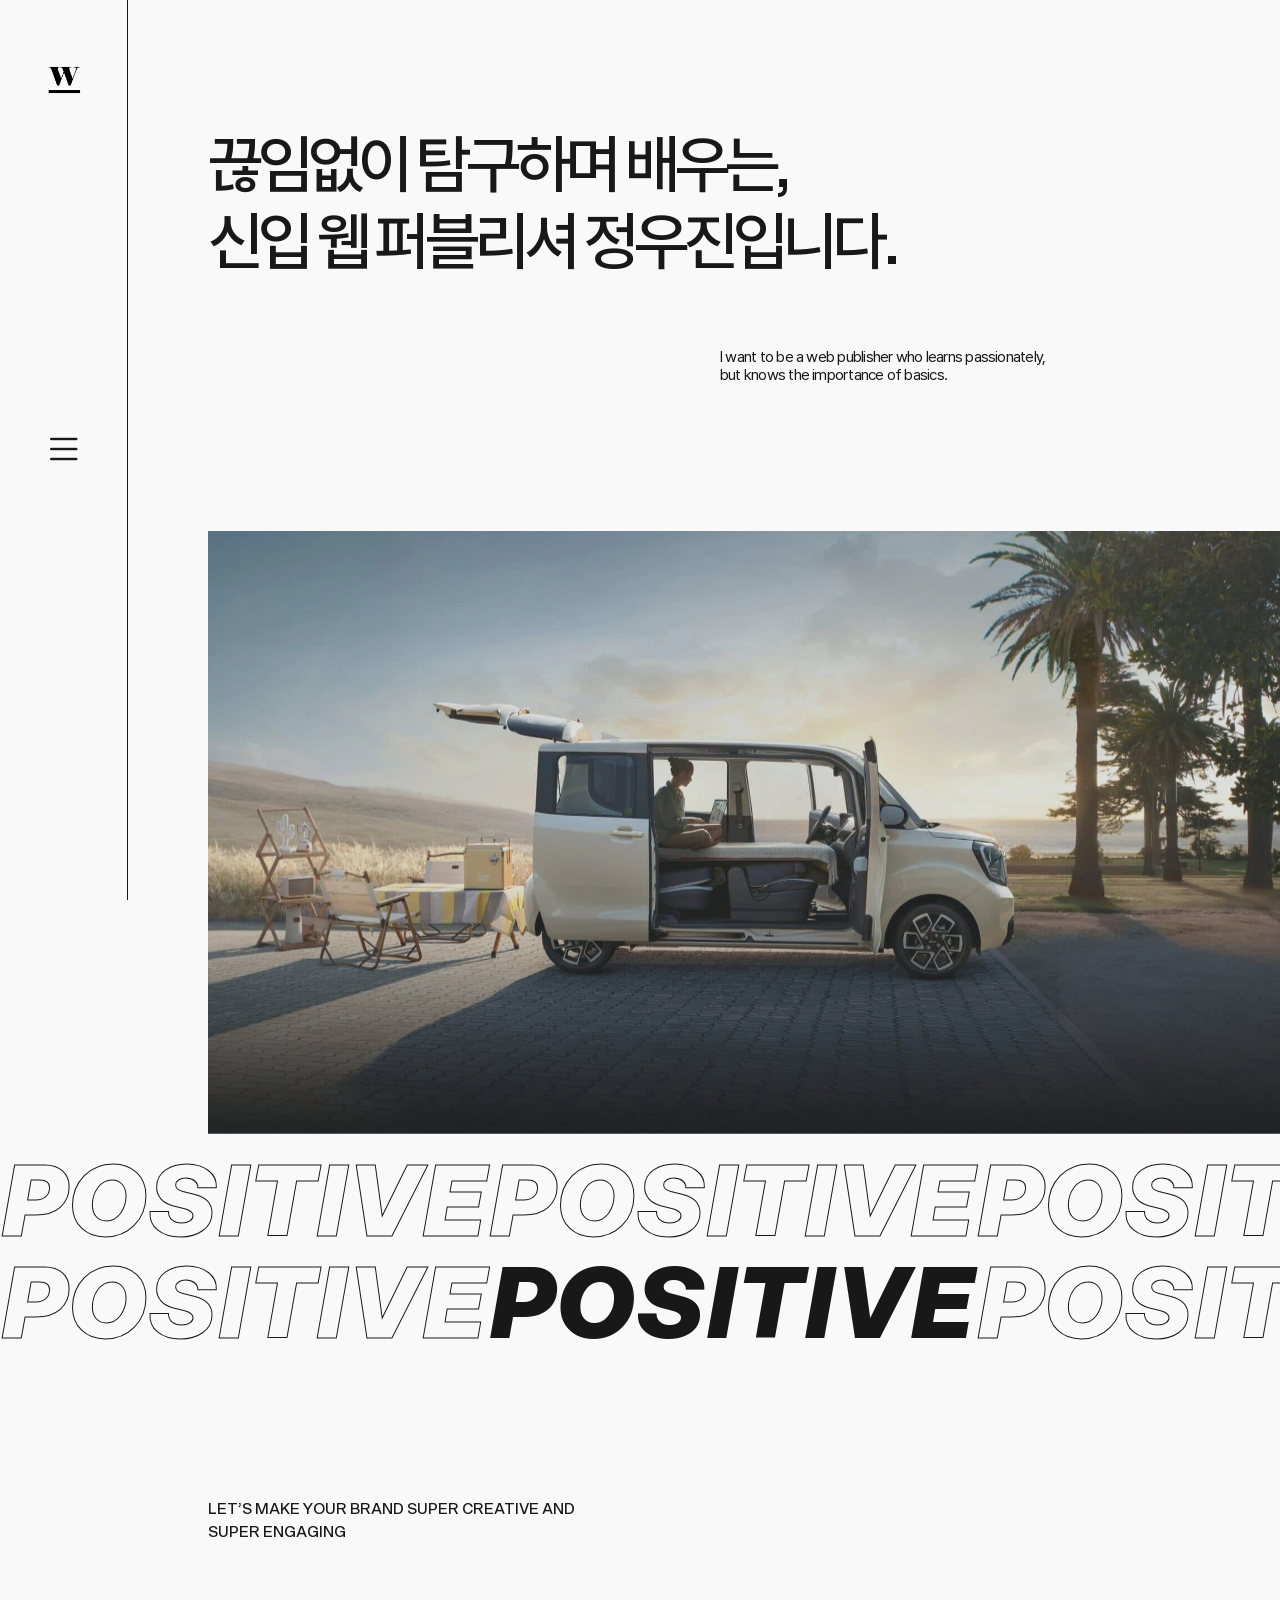
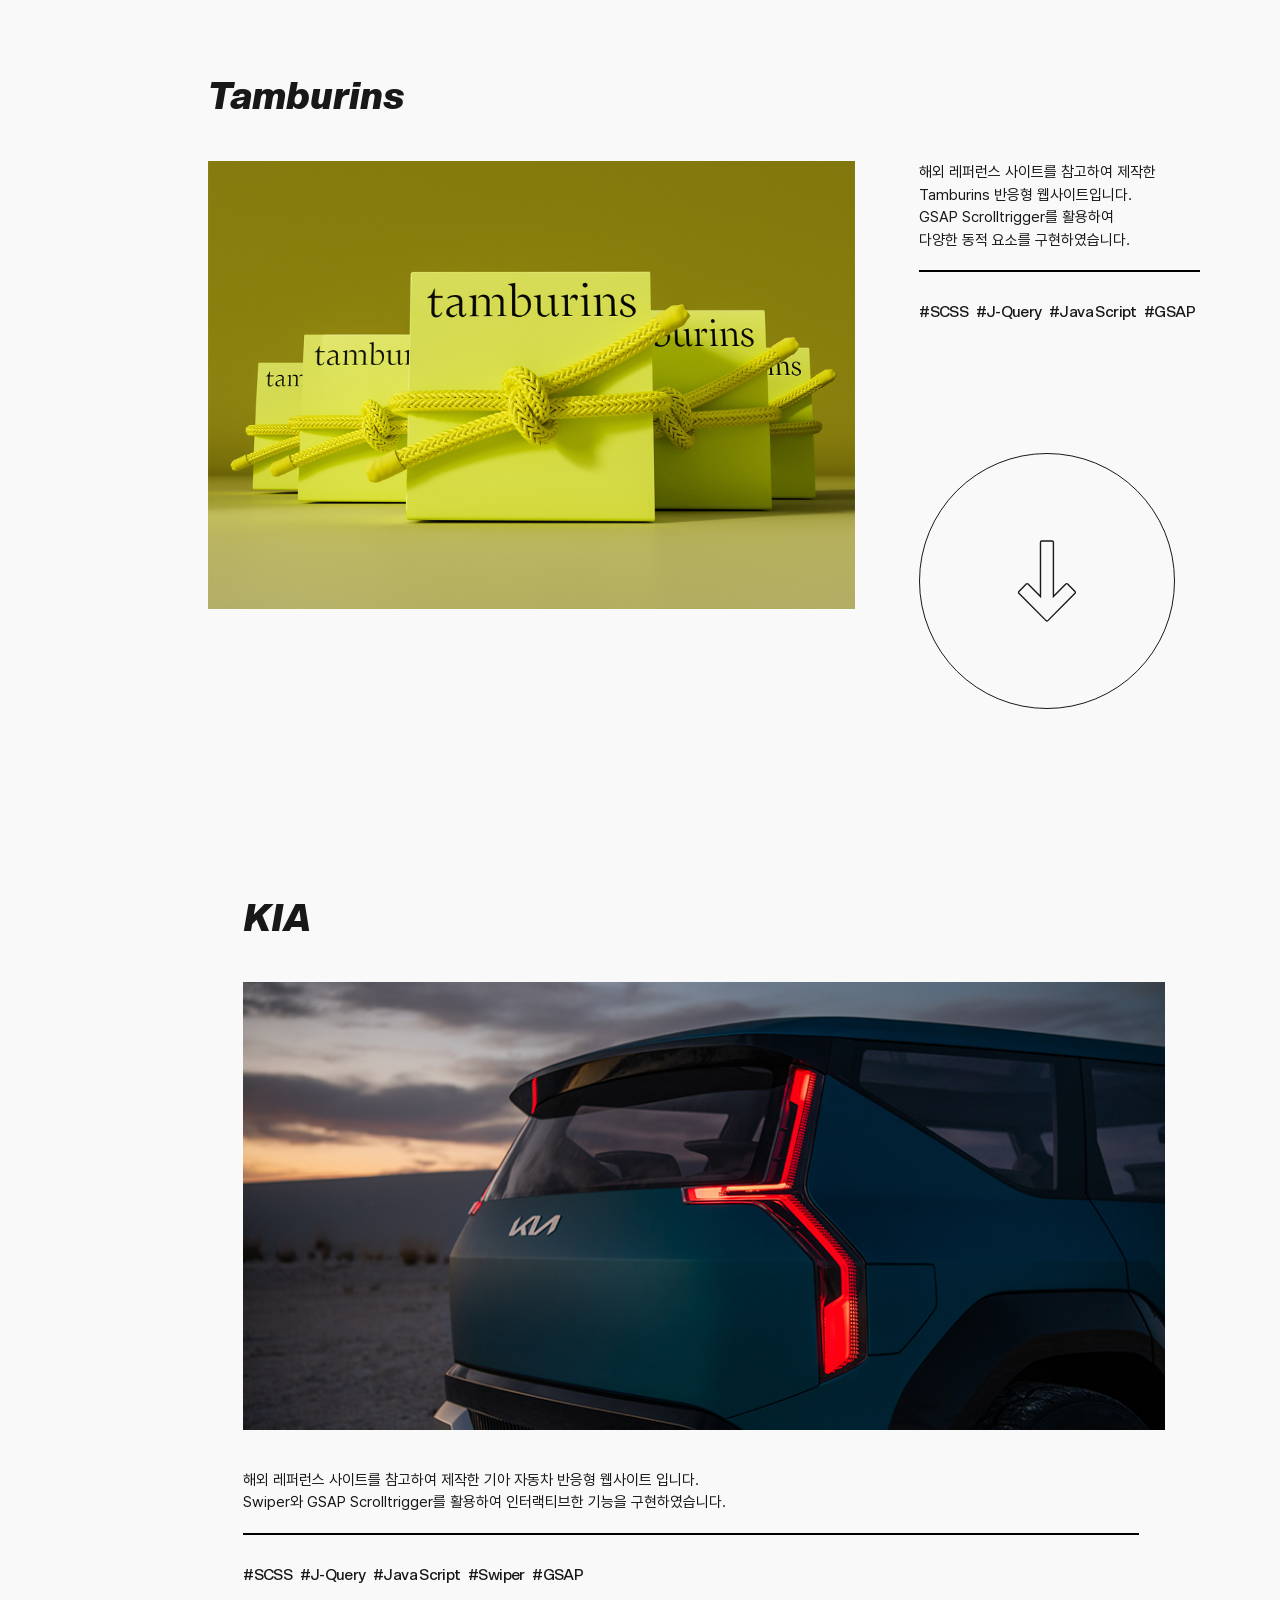
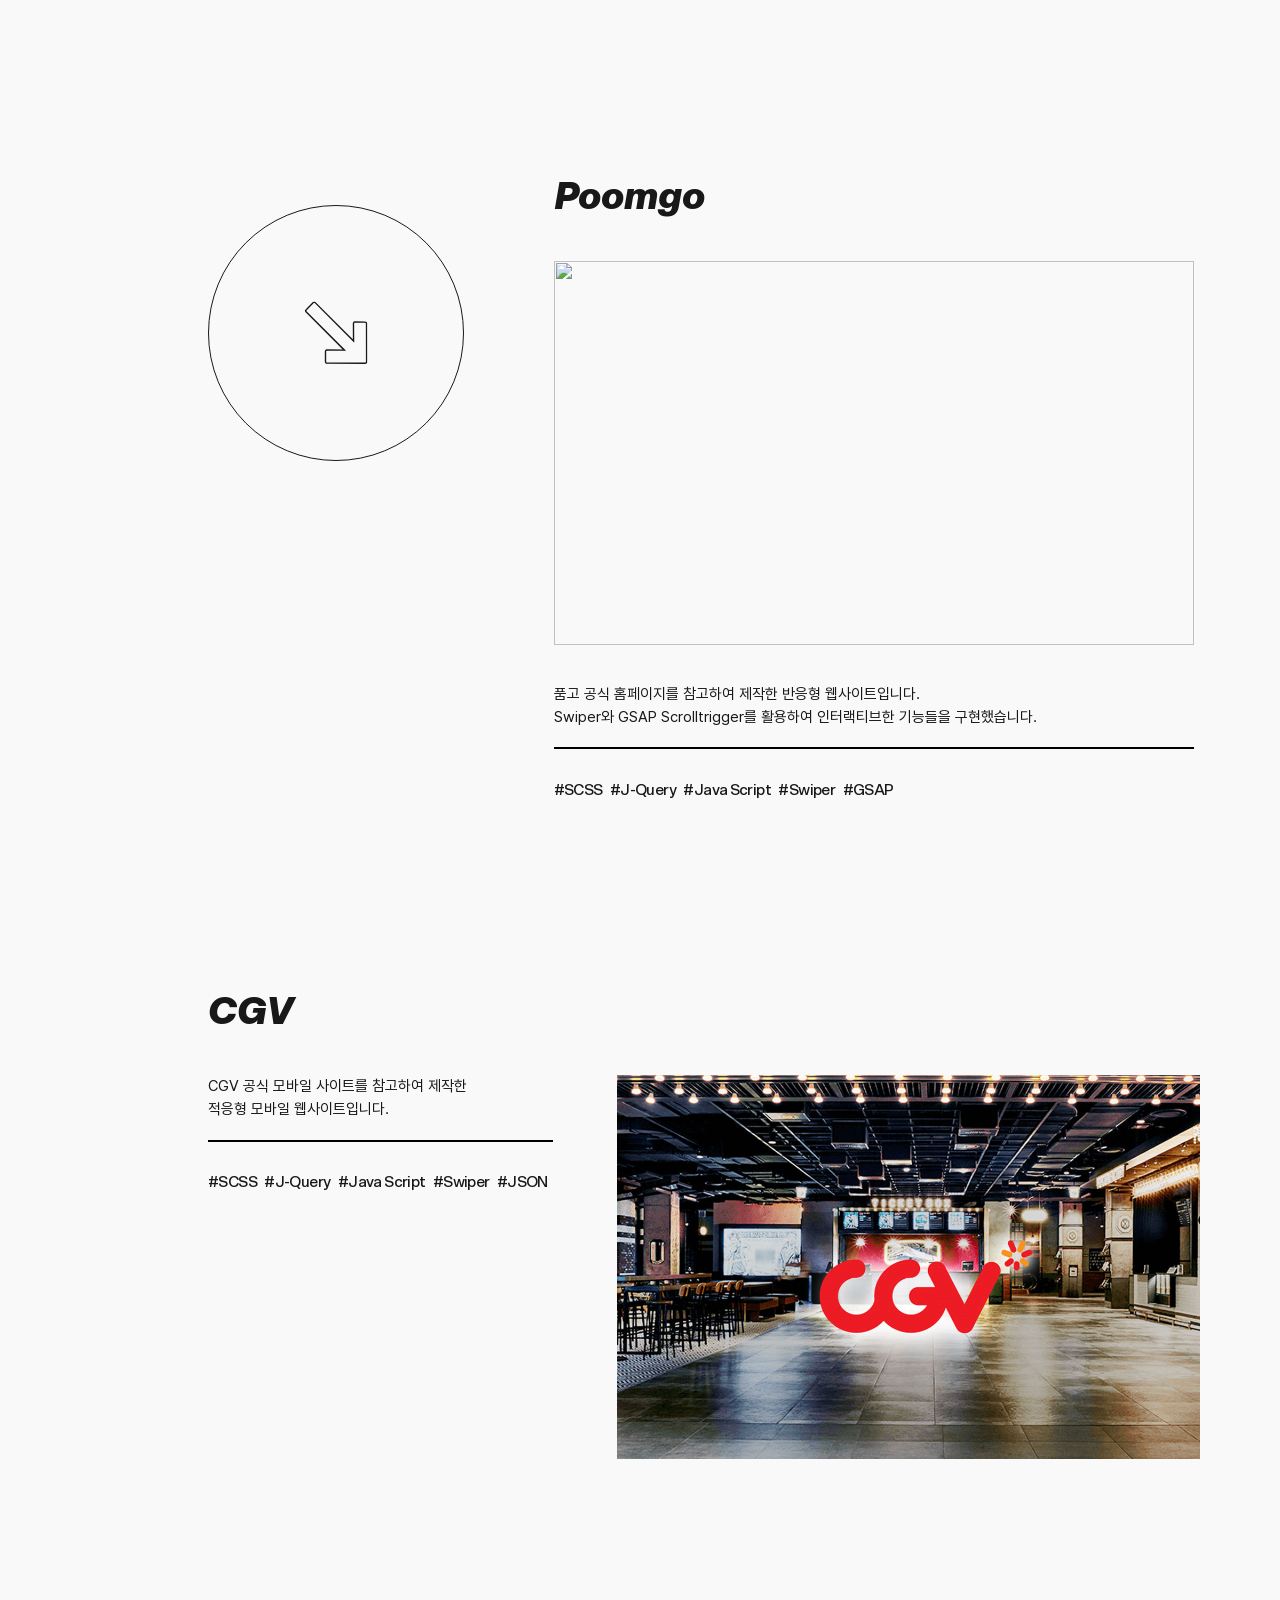
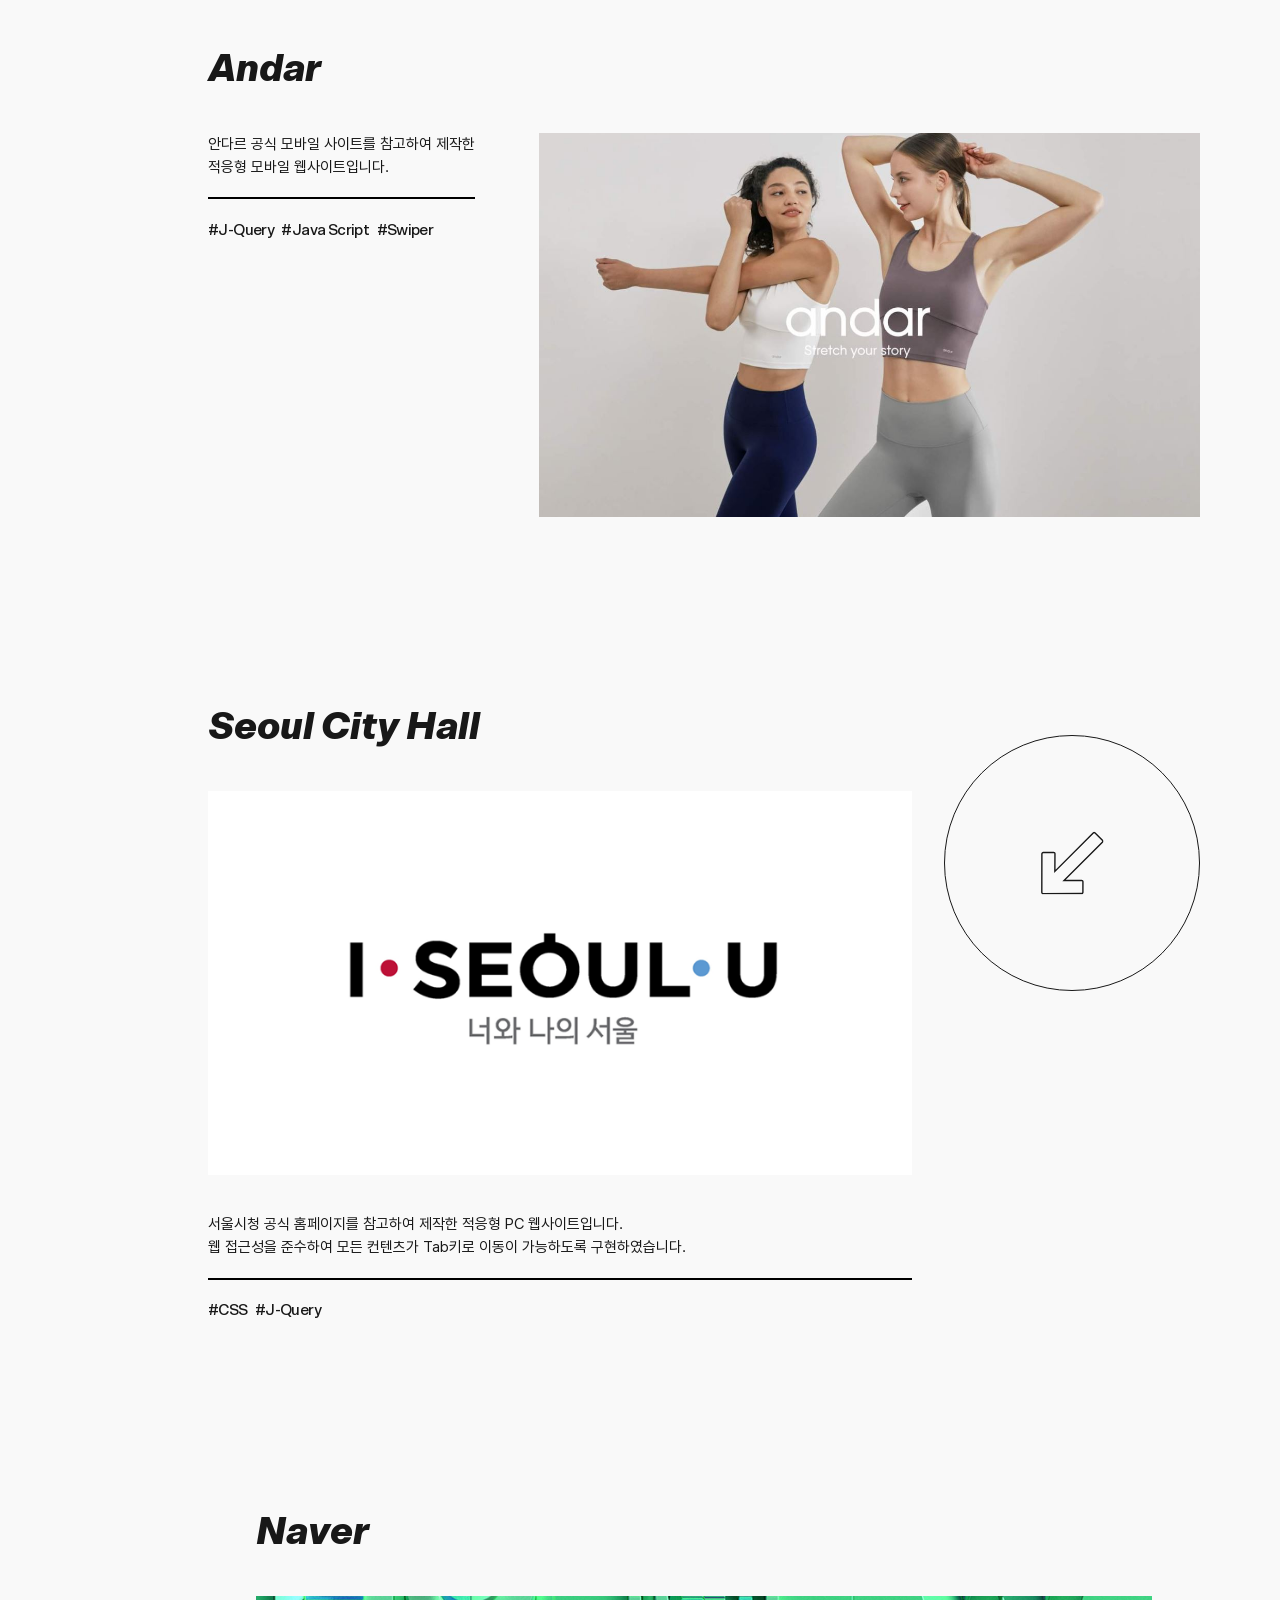
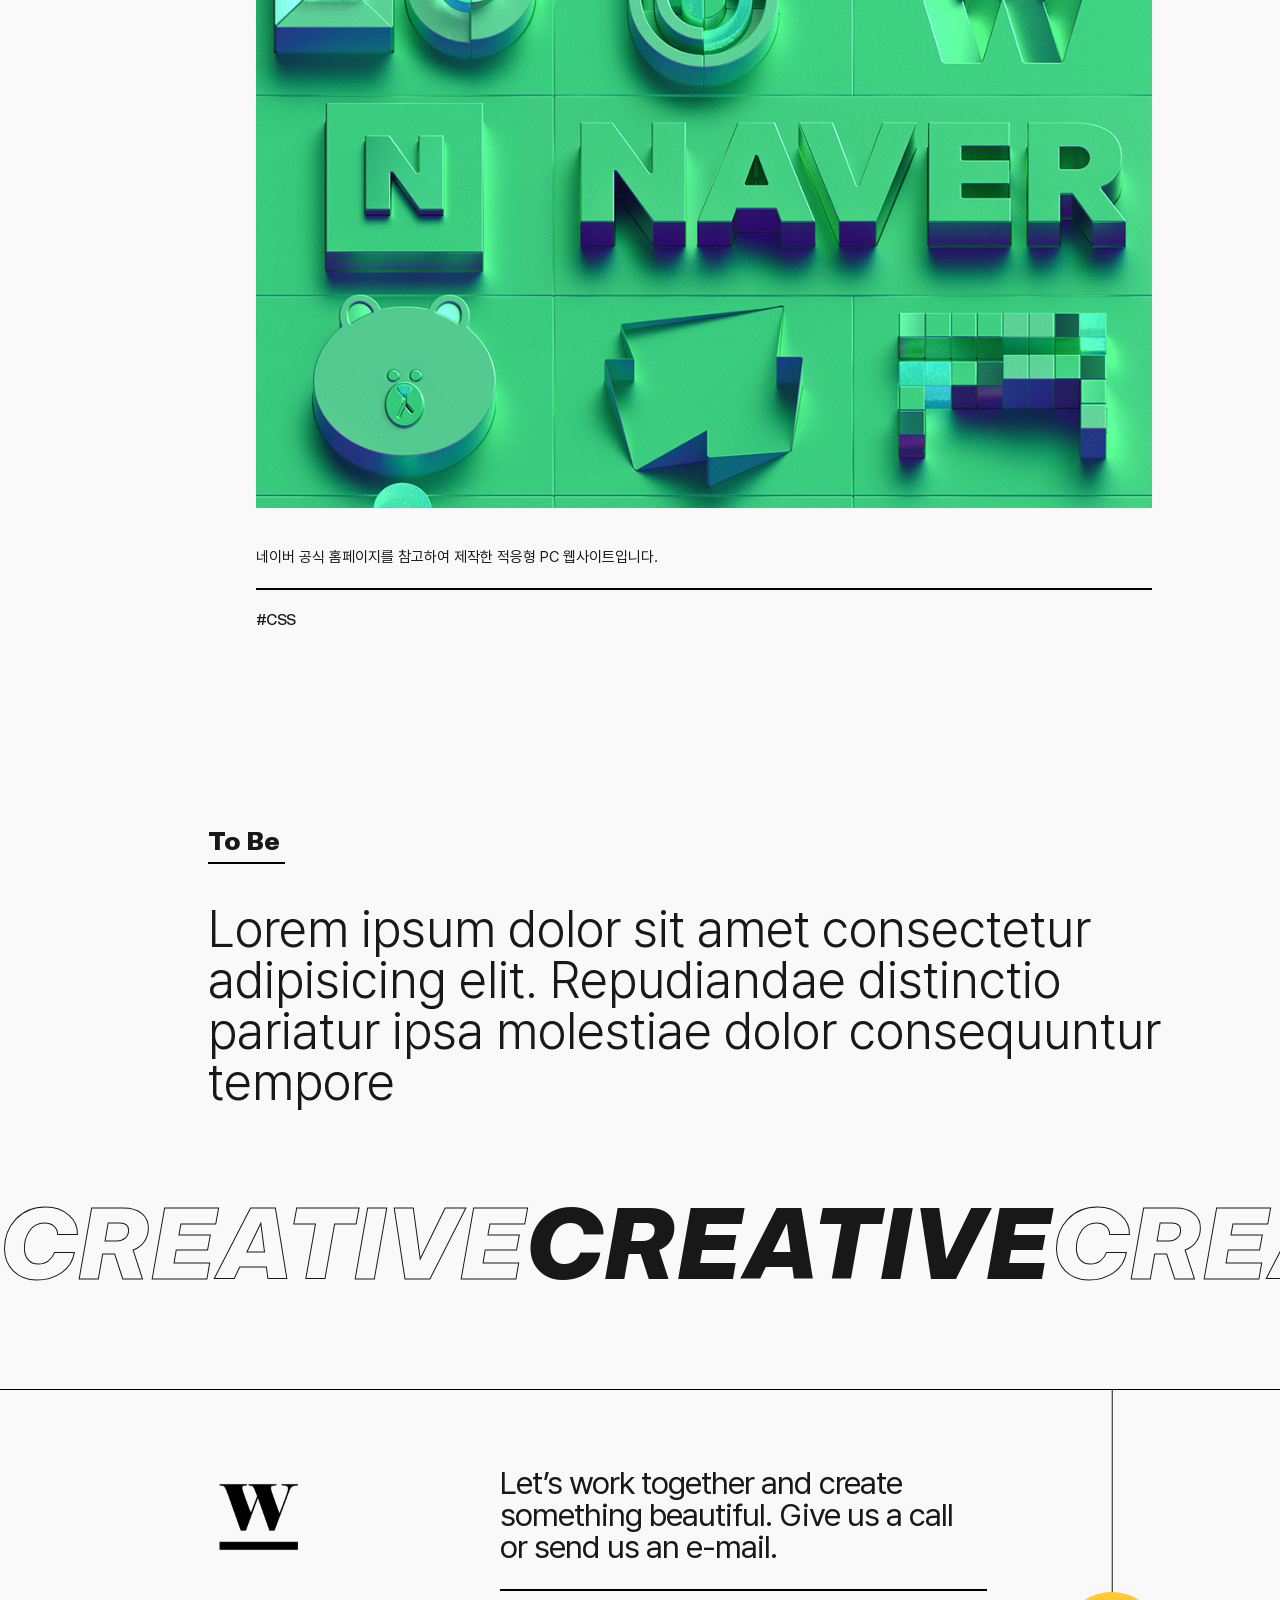
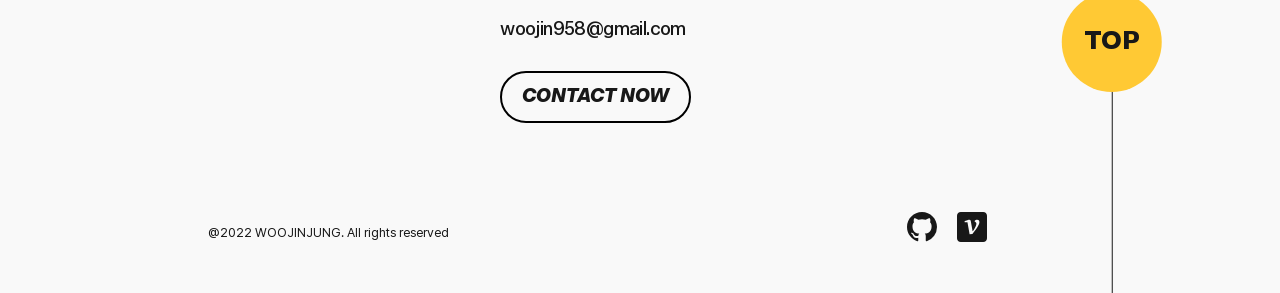
==== index.html @ 66bfb33f "수정" ====
<!DOCTYPE html>
<html lang="en">
<head>
    <meta charset="UTF-8">
    <meta http-equiv="X-UA-Compatible" content="IE=edge">
    <meta name="viewport" content="width=device-width, initial-scale=1.0">
    <title>Woojin's PORTFOLIO</title>
    <link rel="stylesheet" href="./assets/css/style.css">
    <link rel="stylesheet" href="https://cdn.jsdelivr.net/npm/bootstrap-icons@1.9.1/font/bootstrap-icons.css">
    <link rel="shortcut icon" href="./assets/img/favicon.png">
</head>
<body>
    <div class="landing-page"></div>

    <header class="header">
        <div class="header-wrap">
            <h1 class="logo"><a href="#"><img src="./assets/img/logo.png" alt=""><span class="blind">로고</span></a></h1>
            <a href="#" class="btn-menu"><i class="bi bi-list"></i><span class="blind">메뉴 열림</span></a>
        </div>
        <div class="side-menu">
            <div class="side-wrap">
                <div class="menu-left">
                    <nav class="gnb-area">
                        <ul class="gnb-list">
                            <li class="gnb-item"><a href="#"><span>about</span></a></li>
                            <li class="gnb-item"><a href="#"><span>work</span></a></li>
                            <li class="gnb-item"><a href="#"><span>contact</span></a></li>
                        </ul>
                    </nav>
                    <ul class="sns-list">
                        <li class="sns-item"><a href="#" class="git"><svg xmlns="http://www.w3.org/2000/svg" width="30" height="30" fill="currentColor" class="bi bi-github" viewBox="0 0 16 16">
                            <path d="M8 0C3.58 0 0 3.58 0 8c0 3.54 2.29 6.53 5.47 7.59.4.07.55-.17.55-.38 0-.19-.01-.82-.01-1.49-2.01.37-2.53-.49-2.69-.94-.09-.23-.48-.94-.82-1.13-.28-.15-.68-.52-.01-.53.63-.01 1.08.58 1.23.82.72 1.21 1.87.87 2.33.66.07-.52.28-.87.51-1.07-1.78-.2-3.64-.89-3.64-3.95 0-.87.31-1.59.82-2.15-.08-.2-.36-1.02.08-2.12 0 0 .67-.21 2.2.82.64-.18 1.32-.27 2-.27.68 0 1.36.09 2 .27 1.53-1.04 2.2-.82 2.2-.82.44 1.1.16 1.92.08 2.12.51.56.82 1.27.82 2.15 0 3.07-1.87 3.75-3.65 3.95.29.25.54.73.54 1.48 0 1.07-.01 1.93-.01 2.2 0 .21.15.46.55.38A8.012 8.012 0 0 0 16 8c0-4.42-3.58-8-8-8z"/>
                          </svg><span class="blind">깃허브 바로가기</span></a></li>
                        <li class="sns-item"><a href="" class="velog"><svg width="30" height="30" viewBox="0 0 192 192" fill="currentColor"><path fill-rule="evenodd" clip-rule="evenodd" d="M24 0H168C181.255 0 192 10.7451 192 24V168C192 181.255 181.255 192 168 192H24C10.7451 192 0 181.255 0 168V24C0 10.7451 10.7451 0 24 0ZM49 57.9199V65.48H67L80.6799 142.52L98.5 141.26C116.02 119.06 127.84 102.44 133.96 91.3999C140.2 80.24 143.32 70.9399 143.32 63.5C143.32 59.0601 142 55.7 139.36 53.4199C136.84 51.1399 133.66 50 129.82 50C122.62 50 116.62 53.0601 111.82 59.1799C116.5 62.3 119.68 64.8799 121.36 66.9199C123.16 68.8401 124.06 71.4199 124.06 74.6599C124.06 80.0601 122.44 86.1799 119.2 93.02C116.08 99.8601 112.66 105.92 108.94 111.2C106.54 114.56 103.48 118.7 99.76 123.62L88.0601 57.2C87.1001 52.3999 84.1001 50 79.0601 50C76.78 50 72.3999 50.96 65.9199 52.8799C59.4399 54.6799 53.8 56.3601 49 57.9199Z" fill="currentColor"></path></svg><span class="blind">벨로그 바로가기</span></a></li>
                    </ul>
                </div>
                <div class="menu-right">
                    <a href="#" class="circle"><span>Let's work<br>together</span><span class="blind">dfdfds</span></a>
                    <div class="text-scroll">
                        <span class="row1">Contact Me Contact Me Contact Me Contact Me Contact Me</span>
                    </div>
                    <p class="email">woojin958@gmail.com</p>
                </div>
            </div>
        </div>
    </header>

    <main class="container">
        <section class="sc-about">
            <div class="txt-box">
                <h1 class="intro">
                    <p class="txt"><span>끊임없이 탐구하<i class="pc">며 배우</i>는,</span></p>
                    <p class="txt"><span>신입 웹 퍼블리셔 <br class="space-mb"> 정우진입니다.</span></p>
                </h1>
                <p class="sub-txt"><span>I want to be a web publisher who learns passionately,<br>but knows the importance of basics. </span></p>
            </div>
            <div class="main-visual"><img src="./assets/img/bg.jpg" alt="메인이미지"></div>
        </section>
        <div class="text-scroll scroll01">
            <span class="row1">
                <em>POSITIVE</em><em>POSITIVE</em><em>POSITIVE</em><em>POSITIVE</em><em>POSITIVE</em><em>POSITIVE</em><em>POSITIVE</em><em>POSITIVE</em><em>POSITIVE</em><em>POSITIVE</em><em>POSITIVE</em><em>POSITIVE</em>
            </span>
            <span class="row2">
                <em>POSITIVE</em>POSITIVE<em>POSITIVE</em>POSITIVE<em>POSITIVE</em>POSITIVE<em>POSITIVE</em>POSITIVE<em>POSITIVE</em>POSITIVE<em>POSITIVE</em>POSITIVE
            </span>
        </div>
        <section class="sc-work">
            <h2 class="headline">LET’S MAKE YOUR BRAND SUPER CREATIVE AND SUPER ENGAGING</h2>
            <ul class="project-list">
                <li class="project-item i01">
                    <h3 class="project-name" data-name>Tamburins</h3>
                    <div class="group-flex">
                        <div class="thumb">
                            <img src="./assets/img/thumb_tamburins01.jpg" alt="" data-img>
                            <div class="hover-wrap">
                                <div class="btn-wrap">
                                    <a href="" class="link-site">GO SITE</a>
                                    <a href="https://velog.io/@jwooj/tamburins" target="_blank" class="link-code">CODE REVIEW</a>
                                </div>
                            </div>
                        </div>
                        <div class="column-right">
                            <div class="txt-box">
                                <p class="work">해외 레퍼런스 사이트를 참고하여 제작한<br class="space-pc">Tamburins 반응형 웹사이트입니다.<br class="space-pc">GSAP Scrolltrigger를 활용하여<br class="space-pc">다양한 동적 요소를 구현하였습니다.</p>
                                <i class="line"></i>
                                <p class="category">
                                    <span>#SCSS</span>
                                    <span>#J-Query</span>
                                    <span>#Java Script</span>
                                    <span>#GSAP</span>
                                </p>
                            </div>
                            <a href="#" class="btn-down"><svg class="ic-arrow" xmlns="http://www.w3.org/2000/svg" width="59" height="82" viewBox="0 0 59 82">
                                <g fill="none" fill-rule="evenodd">
                                    <g fill="#ffffff00" fill-rule="nonzero" stroke="#181818" stroke-width="1.4" colorsw="svgs">
                                        <g>
                                            <path d="M162.498 140.45l-7.373-7.405c-.503-.506-1.306-.505-1.808.003l-12.408 12.547V91.333c0-.736-.58-1.333-1.293-1.333h-10.343c-.714 0-1.293.597-1.293 1.333v54.262l-12.408-12.547c-.502-.507-1.304-.508-1.807-.003l-7.373 7.404c-.25.251-.392.595-.392.955s.142.704.392.955l27.151 27.262c.251.252.577.379.902.379.325 0 .65-.127.902-.379l27.151-27.262c.25-.25.39-.595.39-.955s-.14-.704-.39-.955z" transform="translate(-1133 -2080) translate(1028 1991)">
                                            </path>
                                        </g>
                                    </g>
                                </g>
                            </svg></a>
                        </div>
                    </div>
                </li>
                <li class="project-item i02">
                    <h3 class="project-name" data-name>KIA</h3>
                    <div class="group-flex">
                        <div class="thumb">
                            <img src="./assets/img/thumb_kia.jpg" alt="" data-img>
                            <div class="hover-wrap">
                                <div class="btn-wrap">
                                    <a href="https://9woody5.github.io/KIA/" target="_blank" class="link-site">GO SITE</a>
                                    <a href="https://velog.io/@jwooj/kia" target="_blank" class="link-code">CODE REVIEW</a>
                                </div>
                            </div>
                        </div>                        
                        <div class="column-right">
                            <div class="txt-box">
                                <p class="work">해외 레퍼런스 사이트를 참고하여 제작한 기아 자동차 반응형 웹사이트 입니다.<br>Swiper와 GSAP Scrolltrigger를 활용하여 인터랙티브한 기능을 구현하였습니다.</p>
                                <i class="line"></i>
                                <p class="category">
                                    <span>#SCSS</span>
                                    <span>#J-Query</span>
                                    <span>#Java Script</span>
                                    <span>#Swiper</span>
                                    <span>#GSAP</span>
                                </p>
                            </div>
                        </div>
                    </div>
                </li>
                <li class="project-item i03">
                    <i class="btn-arrow"><svg class="ic-arrow" xmlns="http://www.w3.org/2000/svg" width="63" height="63" viewBox="0 0 63 63">
                        <g fill="none" fill-rule="evenodd">
                            <g fill="#ffffff00" fill-rule="nonzero" stroke="#181818" stroke-width="1.4">
                                <g>
                                    <g>
                                        <path d="M162.862 140.813l-7.373-7.404c-.503-.506-1.306-.505-1.808.003l-12.408 12.547V91.697c0-.736-.58-1.333-1.293-1.333h-10.343c-.714 0-1.293.597-1.293 1.333v54.262l-12.408-12.547c-.502-.507-1.304-.508-1.807-.003l-7.373 7.404c-.251.251-.392.595-.392.955s.142.704.392.955l27.151 27.262c.251.252.577.379.901.379.326 0 .65-.127.903-.379l27.151-27.262c.25-.25.39-.595.39-.955s-.14-.704-.39-.955z" transform="translate(-309 -3362) translate(154 3207) rotate(-45 231.255 94.438)">
                                        </path>
                                    </g>
                                </g>
                            </g>
                        </g>
                    </svg></i>
                    <div class="group-flex">
                        <h3 class="project-name" data-name>Poomgo</h3>
                        <div class="thumb">
                            <img src="./assets/img/thumb_poomgo.png" alt="" data-img>
                            <div class="hover-wrap">
                                <div class="btn-wrap">
                                    <a href="https://9woody5.github.io/Poomgo/" target="_blank" class="link-site">GO SITE</a>
                                    <a href="https://velog.io/@jwooj/poomgo" target="_blank" class="link-code">CODE REVIEW</a>
                                </div>
                            </div>
                        </div>
                        <div class="column-right">
                            <div class="txt-box">
                                <p class="work">품고 공식 홈페이지를 참고하여 제작한 반응형 웹사이트입니다.<br>Swiper와 GSAP Scrolltrigger를 활용하여 인터랙티브한 기능들을 구현했습니다.</p>
                                <i class="line"></i>
                                <p class="category">
                                    <span>#SCSS</span>
                                    <span>#J-Query</span>
                                    <span>#Java Script</span>
                                    <span>#Swiper</span>
                                    <span>#GSAP</span>
                                </p>
                            </div>
                        </div>
                    </div>
                </li>
                <li class="project-item i04">
                    <h3 class="project-name" data-name>CGV</h3>
                    <div class="group-flex">
                        <div class="thumb">
                            <img src="./assets/img/thumb_cgv.jpg" alt="" data-img>
                            <div class="hover-wrap">
                                <div class="btn-wrap">
                                    <a href="https://9woody5.github.io/CGV/" target="_blank" class="link-site">GO SITE</a>
                                    <a href="https://velog.io/@jwooj/cgv" target="_blank" class="link-code">CODE REVIEW</a>
                                </div>
                            </div>
                        </div>
                        <div class="column-right">
                            <div class="txt-box">
                                <p class="work">CGV 공식 모바일 사이트를 참고하여 제작한 <br class="space-max"> 적응형 모바일 웹사이트입니다.</p>
                                <i class="line"></i>
                                <p class="category">
                                    <span>#SCSS</span>
                                    <span>#J-Query</span>
                                    <span>#Java Script</span>
                                    <span>#Swiper</span>
                                    <span>#JSON</span>
                                </p>
                            </div>
                        </div>
                    </div>
                </li>
                <li class="project-item i05">
                    <h3 class="project-name" data-name>Andar</h3>
                    <div class="group-flex">
                        <div class="thumb">
                            <img src="./assets/img/thumb_andar.jpg" alt="" data-img>
                            <div class="hover-wrap">
                                <div class="btn-wrap">
                                    <a href="https://9woody5.github.io/Andar/" target="_blank" class="link-site">GO SITE</a>
                                    <a href="https://velog.io/@jwooj/andar" target="_blank" class="link-code">CODE REVIEW</a>
                                </div>
                            </div>
                        </div>
                        <div class="column-right">
                            <div class="txt-box">
                                <p class="work">안다르 공식 모바일 사이트를 참고하여 제작한 <br class="space-max"> 적응형 모바일 웹사이트입니다.</p>
                                <i class="line"></i>
                                <p class="category">
                                    <span>#J-Query</span>
                                    <span>#Java Script</span>
                                    <span>#Swiper</span>
                                </p>
                            </div>

                        </div>
                    </div>
                </li>
                <li class="project-item i06">
                    <a href="#" class="btn-arrow"><svg class="ic-arrow" xmlns="http://www.w3.org/2000/svg" width="63" height="63" viewBox="0 0 63 63">
                        <g fill="none" fill-rule="evenodd">
                            <g fill="#ffffff00" fill-rule="nonzero" stroke="#181818" stroke-width="1.4">
                                <g>
                                    <g>
                                        <path d="M162.862 140.813l-7.373-7.404c-.503-.506-1.306-.505-1.808.003l-12.408 12.547V91.697c0-.736-.58-1.333-1.293-1.333h-10.343c-.714 0-1.293.597-1.293 1.333v54.262l-12.408-12.547c-.502-.507-1.304-.508-1.807-.003l-7.373 7.404c-.251.251-.392.595-.392.955s.142.704.392.955l27.151 27.262c.251.252.577.379.901.379.326 0 .65-.127.903-.379l27.151-27.262c.25-.25.39-.595.39-.955s-.14-.704-.39-.955z" transform="translate(-309 -3362) translate(154 3207) rotate(-45 231.255 94.438)">
                                        </path>
                                    </g>
                                </g>
                            </g>
                        </g>
                    </svg></a>
                    <div class="group-flex">
                        <h3 class="project-name" data-name>Seoul City Hall</h3>
                        <div class="thumb">
                            <img src="./assets/img/thumb_seoul.png" alt="" data-img>
                            <div class="hover-wrap">
                                <div class="btn-wrap">
                                    <a href="https://9woody5.github.io/project02/" target="_blank" class="link-site">GO SITE</a>
                                    <a href="https://velog.io/@jwooj/seoulcityhall" target="_blank" class="link-code">CODE REVIEW</a>
                                </div>
                            </div>
                        </div>
                        <div class="column-right">
                            <div class="txt-box">
                                <p class="work">서울시청 공식 홈페이지를 참고하여 제작한 적응형 PC 웹사이트입니다.<br>웹 접근성을 준수하여 모든 컨텐츠가 Tab키로 이동이 가능하도록 구현하였습니다.</p>
                                <i class="line"></i>
                                <p class="category">
                                    <span>#CSS</span>
                                    <span>#J-Query</span>
                                </p>
                            </div>
                        </div>
                    </div>
                </li>
                <li class="project-item i07">
                    <h3 class="project-name" data-name>Naver</h3>
                    <div class="group-flex">
                        <div class="thumb">
                            <img src="./assets/img/thumb_naver.jpg" alt="네이버 썸네일" data-img>
                            <div class="hover-wrap">
                                <div class="btn-wrap">
                                    <a href="https://9woody5.github.io/project01/" target="_blank" class="link-site">GO SITE</a>
                                    <a href="https://velog.io/@jwooj/NAVER" target="_blank" class="link-code">CODE REVIEW</a>
                                </div>
                            </div>
                        </div>
                        <div class="column-right">
                            <div class="txt-box">
                                <p class="work">네이버 공식 홈페이지를 참고하여 제작한 적응형 PC 웹사이트입니다.</p>
                                <i class="line"></i>
                                <p class="category">
                                    <span>#CSS</span>
                                </p>
                            </div>
                        </div>
                    </div>
                </li>
            </ul>
        </section>
        <section class="sc-outro">
            <div>
                <h2 class="title">To Be</h2>
            </div>
            <p class="content">Lorem ipsum dolor sit amet consectetur adipisicing elit. Repudiandae distinctio pariatur ipsa molestiae dolor consequuntur tempore</p>
        </section>
        <div class="text-scroll">
            <span class="row1"><em>CREATIVE</em>CREATIVE<em>CREATIVE</em><em>CREATIVE</em><em>CREATIVE</em></span>
        </div>
    </main>

    <footer class="footer">
        <div class="wrap">
            <div class="column-left">
                <h3 class="f-logo"><a href="#"><img src="./assets/img/logo.png" alt=""><span class="blind">하단 로고</span></a></h3>
                <span class="copy">@2022 WOOJINJUNG. All rights reserved</span>
            </div>
            <div class="column-right">
                <div class="txt-box">
                    <p>Let’s work together and  create something beautiful. Give us a call or send us an e-mail.</p>
                    <span class="email-addr">woojin958@gmail.com</span>
                    <button class="btn-contact">CONTACT NOW</button>
                </div>
                <ul class="sns-list">
                    <li class="sns-item"><a href="" class="git"><svg xmlns="http://www.w3.org/2000/svg" width="30" height="30" fill="currentColor" class="bi bi-github" viewBox="0 0 16 16">
                        <path d="M8 0C3.58 0 0 3.58 0 8c0 3.54 2.29 6.53 5.47 7.59.4.07.55-.17.55-.38 0-.19-.01-.82-.01-1.49-2.01.37-2.53-.49-2.69-.94-.09-.23-.48-.94-.82-1.13-.28-.15-.68-.52-.01-.53.63-.01 1.08.58 1.23.82.72 1.21 1.87.87 2.33.66.07-.52.28-.87.51-1.07-1.78-.2-3.64-.89-3.64-3.95 0-.87.31-1.59.82-2.15-.08-.2-.36-1.02.08-2.12 0 0 .67-.21 2.2.82.64-.18 1.32-.27 2-.27.68 0 1.36.09 2 .27 1.53-1.04 2.2-.82 2.2-.82.44 1.1.16 1.92.08 2.12.51.56.82 1.27.82 2.15 0 3.07-1.87 3.75-3.65 3.95.29.25.54.73.54 1.48 0 1.07-.01 1.93-.01 2.2 0 .21.15.46.55.38A8.012 8.012 0 0 0 16 8c0-4.42-3.58-8-8-8z"/>
                      </svg><span class="blind">깃허브 바로가기</span></a></li>
                    <li class="sns-item"><a href="" class="velog"><svg width="30" height="30" viewBox="0 0 192 192" fill="currentColor"><path fill-rule="evenodd" clip-rule="evenodd" d="M24 0H168C181.255 0 192 10.7451 192 24V168C192 181.255 181.255 192 168 192H24C10.7451 192 0 181.255 0 168V24C0 10.7451 10.7451 0 24 0ZM49 57.9199V65.48H67L80.6799 142.52L98.5 141.26C116.02 119.06 127.84 102.44 133.96 91.3999C140.2 80.24 143.32 70.9399 143.32 63.5C143.32 59.0601 142 55.7 139.36 53.4199C136.84 51.1399 133.66 50 129.82 50C122.62 50 116.62 53.0601 111.82 59.1799C116.5 62.3 119.68 64.8799 121.36 66.9199C123.16 68.8401 124.06 71.4199 124.06 74.6599C124.06 80.0601 122.44 86.1799 119.2 93.02C116.08 99.8601 112.66 105.92 108.94 111.2C106.54 114.56 103.48 118.7 99.76 123.62L88.0601 57.2C87.1001 52.3999 84.1001 50 79.0601 50C76.78 50 72.3999 50.96 65.9199 52.8799C59.4399 54.6799 53.8 56.3601 49 57.9199Z" fill="currentColor"></path></svg><span class="blind">벨로그 바로가기</span></a></li>
                </ul>
            </div>
            <div class="border">
                <div class="btn-wrap">
                    <a href="#" class="btn-top"><span>TOP</span><span class="blind">상단으로</span></a>
                </div>
            </div>
        </div>
        <div class="wrap-tablet">
            <div class="contact-area">
                <h3 class="f-logo"><a href="#"><img src="./assets/img/logo.png" alt=""><span class="blind">하단 로고</span></a></h3>
                <div class="txt-box">
                    <p>Let’s work together and  create something beautiful. Give us a call or send us an e-mail.</p>
                    <span class="email-addr">woojin958@gmail.com</span>
                    <button class="btn-contact">CONTACT NOW</button>
                </div>
            </div>
            <div class="f-bottom">
                <ul class="sns-list">
                    <li class="sns-item"><a href="" class="git"><svg xmlns="http://www.w3.org/2000/svg" width="30" height="30" fill="currentColor" class="bi bi-github" viewBox="0 0 16 16">
                        <path d="M8 0C3.58 0 0 3.58 0 8c0 3.54 2.29 6.53 5.47 7.59.4.07.55-.17.55-.38 0-.19-.01-.82-.01-1.49-2.01.37-2.53-.49-2.69-.94-.09-.23-.48-.94-.82-1.13-.28-.15-.68-.52-.01-.53.63-.01 1.08.58 1.23.82.72 1.21 1.87.87 2.33.66.07-.52.28-.87.51-1.07-1.78-.2-3.64-.89-3.64-3.95 0-.87.31-1.59.82-2.15-.08-.2-.36-1.02.08-2.12 0 0 .67-.21 2.2.82.64-.18 1.32-.27 2-.27.68 0 1.36.09 2 .27 1.53-1.04 2.2-.82 2.2-.82.44 1.1.16 1.92.08 2.12.51.56.82 1.27.82 2.15 0 3.07-1.87 3.75-3.65 3.95.29.25.54.73.54 1.48 0 1.07-.01 1.93-.01 2.2 0 .21.15.46.55.38A8.012 8.012 0 0 0 16 8c0-4.42-3.58-8-8-8z"/>
                      </svg><span class="blind">깃허브 바로가기</span></a></li>
                    <li class="sns-item"><a href="" class="velog"><svg width="30" height="30" viewBox="0 0 192 192" fill="currentColor"><path fill-rule="evenodd" clip-rule="evenodd" d="M24 0H168C181.255 0 192 10.7451 192 24V168C192 181.255 181.255 192 168 192H24C10.7451 192 0 181.255 0 168V24C0 10.7451 10.7451 0 24 0ZM49 57.9199V65.48H67L80.6799 142.52L98.5 141.26C116.02 119.06 127.84 102.44 133.96 91.3999C140.2 80.24 143.32 70.9399 143.32 63.5C143.32 59.0601 142 55.7 139.36 53.4199C136.84 51.1399 133.66 50 129.82 50C122.62 50 116.62 53.0601 111.82 59.1799C116.5 62.3 119.68 64.8799 121.36 66.9199C123.16 68.8401 124.06 71.4199 124.06 74.6599C124.06 80.0601 122.44 86.1799 119.2 93.02C116.08 99.8601 112.66 105.92 108.94 111.2C106.54 114.56 103.48 118.7 99.76 123.62L88.0601 57.2C87.1001 52.3999 84.1001 50 79.0601 50C76.78 50 72.3999 50.96 65.9199 52.8799C59.4399 54.6799 53.8 56.3601 49 57.9199Z" fill="currentColor"></path></svg><span class="blind">벨로그 바로가기</span></a></li>
                </ul>
                <span class="copy">@2022 WOOJINJUNG. All rights reserved</span>
                <div class="btn-wrap">
                    <a href="#" class="btn-top"><span>TOP</span><span class="blind">상단으로</span></a>
                </div>
            </div>
        </div>

    </footer>


    <script src="https://code.jquery.com/jquery-3.6.0.min.js"></script>
    <script src="https://cdnjs.cloudflare.com/ajax/libs/gsap/3.11.1/gsap.min.js"></script>
    <script src="https://cdnjs.cloudflare.com/ajax/libs/gsap/3.11.1/ScrollTrigger.min.js"></script> 
    <script src="./assets/js/main.js"></script>

</body>
</html>
---- assets/css/style.css ----
@charset "UTF-8";
/*반응형 화면 크기*/
/*반응형, 브라우저 크기가 767px 이하일때*/
/*반응형, 브라우저 크기가 768px 이상, 1023px 이하일때*/
/*반응형, 브라우저 크기가 1024px 이상, 1200px 이하일때*/
@font-face {
  font-family: "Pretendard";
  src: url(../fonts/Pretendard-Light.woff2) format("woff2");
  font-weight: 300;
}
@font-face {
  font-family: "Pretendard";
  src: url(../fonts/Pretendard-Regular.woff2) format("woff2");
  font-weight: 400;
}
@font-face {
  font-family: "Pretendard";
  src: url(../fonts/Pretendard-Medium.woff2) format("woff2");
  font-weight: 500;
}
@font-face {
  font-family: "Pretendard";
  src: url(../fonts/Pretendard-SemiBold.woff2) format("woff2");
  font-weight: 600;
}
@font-face {
  font-family: "Pretendard";
  src: url(../fonts/Pretendard-Bold.woff2) format("woff2");
  font-weight: 700;
}
@font-face {
  font-family: "Grotesk";
  src: url(../fonts/SctoGroteskA-regular.woff2) format("woff2");
  font-weight: 400;
}
@font-face {
  font-family: "Grotesk";
  src: url(../fonts/SctoGroteskA-Medium.woff2) format("woff2");
  font-weight: 500;
}
@font-face {
  font-family: "Grotesk";
  src: url(../fonts/SctoGroteskA-Black.woff2) format("woff2");
  font-weight: 600;
}
@font-face {
  font-family: "Grotesk";
  src: url(../fonts/SctoGroteskA-BlackItalic.woff2) format("woff2");
  font-weight: 600;
  font-style: italic;
}
* {
  margin: 0;
  padding: 0;
  font: inherit;
  color: inherit;
}

*, :after, :before {
  box-sizing: border-box;
  flex-shrink: 0;
}

:root {
  -webkit-tap-highlight-color: transparent;
  -webkit-text-size-adjust: 100%;
  text-size-adjust: 100%;
  cursor: default;
  line-height: 1.5;
  overflow-wrap: break-word;
  -moz-tab-size: 4;
  tab-size: 4;
}

html, body {
  height: 100%;
  font: inherit;
}

img, picture, video, canvas, svg {
  display: block;
  max-width: 100%;
}

button {
  background: none;
  border: 0;
  cursor: pointer;
}

ul {
  list-style: none;
}

a {
  text-decoration: none;
}

table {
  border-collapse: collapse;
  border-spacing: 0;
}

.blind {
  position: absolute;
  width: 1px;
  height: 1px;
  margin: -1px;
  overflow: hidden;
  clip: rect(0 0 0 0);
}

body {
  background: #f9f9f9;
  overflow-x: hidden;
  color: #181818;
  font-family: "Grotesk", "Pretendard";
  font-size: 16px;
  -ms-overflow-style: none; /* IE and Edge */
  scrollbar-width: none; /* firefox */
}
body::-webkit-scrollbar {
  display: none; /* Chrome, Safari, Opera*/
}
body.hidden {
  overflow: hidden;
}

::selection {
  background: rgb(255, 201, 52);
  color: #0e055c;
}

.header {
  position: fixed;
  left: 0;
  top: 0;
  z-index: 8;
}
.header .header-wrap {
  position: absolute;
  background: #f9f9f9;
  border-right: 1px solid #181818;
  width: 8em;
  height: 100vh;
  z-index: 15;
}
@media (min-width: 1023px) and (max-width: 1200px) {
  .header .header-wrap {
    width: 5em;
  }
}
@media (min-width: 767px) and (max-width: 1023px) {
  .header .header-wrap {
    width: 5em;
  }
}
@media (max-width: 767px) {
  .header .header-wrap {
    width: 3em;
  }
}
.header .logo {
  position: absolute;
  top: 60px;
  left: 50%;
  transform: translateX(-50%);
  width: 40px;
  height: 40px;
}
@media (min-width: 767px) and (max-width: 1023px) {
  .header .logo {
    top: 30px;
  }
}
@media (max-width: 767px) {
  .header .logo {
    width: 40px;
    height: 40px;
  }
}
.header .logo a {
  display: block;
  height: 100%;
}
.header .btn-menu {
  display: block;
  position: absolute;
  left: 50%;
  top: 50%;
  transform: translate(-50%, -50%);
}
.header .btn-menu i {
  font-size: 40px;
}

.side-menu {
  width: 100%;
  height: 100vh;
  position: fixed;
  top: 0;
  left: 0;
  padding-left: 8em;
  background: #f9f9f9;
  opacity: 0;
  z-index: 2;
  visibility: hidden;
  transition: 0.7s;
}
@media (min-width: 1023px) and (max-width: 1200px) {
  .side-menu {
    padding-left: 5em;
  }
}
@media (min-width: 767px) and (max-width: 1023px) {
  .side-menu {
    padding-left: 5em;
  }
}
@media (max-width: 767px) {
  .side-menu {
    padding-left: 3em;
  }
}
.side-menu.active {
  display: block;
  opacity: 1;
  visibility: visible;
}
.side-menu .side-wrap {
  width: 100%;
  height: 100vh;
  background: #f9f9f9;
  display: flex;
}
@media (min-width: 767px) and (max-width: 1023px) {
  .side-menu .side-wrap {
    flex-direction: column;
  }
}
@media (max-width: 767px) {
  .side-menu .side-wrap {
    flex-direction: column;
  }
}
.side-menu .menu-left {
  display: flex;
  flex: 1;
  justify-content: flex-end;
  flex-direction: column;
  padding-bottom: 3vw;
}
@media (max-width: 767px) {
  .side-menu .menu-left {
    justify-content: flex-start;
    padding-top: 40vw;
  }
}
.side-menu .gnb-list {
  padding-left: 5em;
}
@media (max-width: 767px) {
  .side-menu .gnb-list {
    padding-left: 3em;
  }
}
.side-menu .gnb-item a {
  font-size: 4vw;
  font-weight: 600;
  line-height: 1;
}
@media (min-width: 767px) and (max-width: 1023px) {
  .side-menu .gnb-item a {
    font-size: 8vw;
  }
}
@media (max-width: 767px) {
  .side-menu .gnb-item a {
    font-size: 8vw;
  }
}
.side-menu .sns-list {
  display: flex;
  padding: 10vw 10vw 2vw 6vw;
  border-bottom: 1px solid #000;
}
@media (max-width: 767px) {
  .side-menu .sns-list {
    padding-left: 3em;
    padding-bottom: 15vw;
    border-bottom: 0;
  }
}
.side-menu .sns-item:not(:first-child) {
  margin-left: 20px;
}
.side-menu .sns-item a {
  transition: color 0.2s;
}
.side-menu .sns-item a:hover {
  color: rgba(13, 13, 13, 0.371);
}
.side-menu .menu-right {
  position: relative;
  display: flex;
  justify-content: flex-end;
  flex-direction: column;
  padding-bottom: 3vw;
  width: 25vw;
  border-left: 1px solid #000;
}
@media (min-width: 767px) and (max-width: 1023px) {
  .side-menu .menu-right {
    border-left: none;
    width: 100%;
  }
}
@media (max-width: 767px) {
  .side-menu .menu-right {
    border-left: none;
    border-top: 1px solid #000;
    width: 100%;
    padding-bottom: 0;
  }
}
.side-menu .menu-right .text-scroll {
  overflow: hidden;
  white-space: nowrap;
  padding: 3vw 0;
}
.side-menu .menu-right .text-scroll .row1 {
  font-size: 8vw;
  line-height: 1;
  font-style: italic;
  color: #181818;
}
@media (min-width: 767px) and (max-width: 1023px) {
  .side-menu .menu-right .text-scroll .row1 {
    font-size: 15vw;
    -webkit-text-fill-color: #f9f9f9;
    -webkit-text-stroke-width: 1px;
  }
}
@media (max-width: 767px) {
  .side-menu .menu-right .text-scroll .row1 {
    font-size: 15vw;
    -webkit-text-fill-color: #f9f9f9;
    -webkit-text-stroke-width: 1px;
  }
}
.side-menu .menu-right .circle {
  position: absolute;
  top: 100px;
  width: 200px;
  height: 200px;
  background: rgb(255, 201, 52);
  border-radius: 50%;
  margin-left: -100px;
  font-size: 1.5vw;
  font-weight: 500;
  color: #181818;
  text-align: center;
}
@media (min-width: 767px) and (max-width: 1023px) {
  .side-menu .menu-right .circle {
    top: -8vw;
    right: 20vw;
    width: 10vw;
    height: 10vw;
  }
}
@media (max-width: 767px) {
  .side-menu .menu-right .circle {
    top: -50vw;
    right: 10vw;
    width: 40vw;
    height: 40vw;
    font-size: 5vw;
    line-height: 1;
  }
}
.side-menu .menu-right .circle span {
  position: absolute;
  top: 50%;
  left: 50%;
  transform: translate(-50%, -50%);
}
.side-menu .menu-right .email {
  display: flex;
  justify-content: center;
  padding: 1.5vw 0;
  font-size: 1.5vw;
  font-weight: 400;
  letter-spacing: -0.08em;
  border-top: 1px solid #000;
  border-bottom: 1px solid #000;
}
@media (min-width: 767px) and (max-width: 1023px) {
  .side-menu .menu-right .email {
    display: none;
  }
}
@media (max-width: 767px) {
  .side-menu .menu-right .email {
    padding: 5vw 0;
    font-size: 5vw;
    border-bottom: 0;
  }
}

.footer .wrap {
  display: flex;
  padding-left: 13em;
  border-top: 1px solid #000;
}
@media (min-width: 1023px) and (max-width: 1200px) {
  .footer .wrap {
    padding-left: 8em;
  }
}
@media (min-width: 767px) and (max-width: 1023px) {
  .footer .wrap {
    display: none;
  }
}
@media (max-width: 767px) {
  .footer .wrap {
    display: none;
  }
}
.footer .column-left {
  display: flex;
  flex-direction: column;
  padding: 6vw 0 4vw;
}
@media (min-width: 767px) and (max-width: 1023px) {
  .footer .column-left {
    display: none;
  }
}
.footer .column-left .copy {
  margin-top: 20vw;
  font-size: 1vw;
  display: block;
  flex: 1;
}
@media (min-width: 767px) and (max-width: 1023px) {
  .footer .column-left .copy {
    font-size: 7px;
    line-height: 1;
  }
}
.footer .f-logo {
  width: 100px;
  height: 100px;
}
.footer .f-logo a {
  display: block;
  height: 100%;
}
.footer .column-right {
  position: relative;
  display: flex;
  justify-content: space-between;
  flex-direction: column;
  padding: 6vw 0 4vw 4vw;
}
.footer .column-right .txt-box {
  max-width: 38vw;
  align-items: flex-start;
}
.footer .column-right .txt-box p {
  font-size: 2.5vw;
  line-height: 1;
  letter-spacing: -0.031em;
  padding-bottom: 2vw;
  border-bottom: 2px solid #000;
}
.footer .column-right .txt-box span {
  display: block;
  font-size: 1.5vw;
  letter-spacing: -0.031em;
  padding: 2vw 0;
  font-weight: 500;
}
.footer .column-right .txt-box .btn-contact {
  font-size: 1.5vw;
  font-style: italic;
  border-radius: 50px;
  border: 2px solid #000;
  padding: 10px 20px;
  transition: background 0.3s, color 0.3s;
}
.footer .column-right .txt-box .btn-contact:hover {
  background: #181818;
  color: #f9f9f9;
}
.footer .column-right .sns-list {
  display: flex;
  align-self: flex-end;
}
.footer .column-right .sns-item:not(:first-child) {
  margin-left: 20px;
}
.footer .border {
  width: 250px;
  position: relative;
}
@media (min-width: 1023px) and (max-width: 1200px) {
  .footer .border {
    width: 27vw;
  }
}
@media (min-width: 767px) and (max-width: 1023px) {
  .footer .border {
    display: none;
  }
}
@media (max-width: 767px) {
  .footer .border {
    display: none;
  }
}
.footer .border .btn-wrap {
  position: absolute;
  left: 50%;
  transform: translateX(-50%);
  background: #181818;
  width: 0.5px;
  height: 100%;
}
.footer .border .btn-top {
  display: block;
  position: absolute;
  top: 50%;
  left: 50%;
  transform: translate(-50%, -50%);
  width: 100px;
  height: 100px;
  background: rgb(255, 201, 52);
  border-radius: 50%;
  font-size: 2vw;
  font-weight: 600;
  text-align: center;
  line-height: 100px;
}
.footer .wrap-tablet {
  display: none;
}
@media (min-width: 767px) and (max-width: 1023px) {
  .footer .wrap-tablet {
    display: flex;
    flex-direction: column;
    border-top: 1px solid #000;
    padding: 6vw 6vw 5vw 8em;
  }
}
@media (max-width: 767px) {
  .footer .wrap-tablet {
    display: flex;
    flex-direction: column;
    border-top: 1px solid #000;
    padding: 6vw 6vw 5vw 5em;
  }
}
.footer .wrap-tablet .contact-area {
  width: 50vw;
}
.footer .wrap-tablet .f-bottom {
  display: flex;
  justify-content: space-between;
  align-items: flex-end;
}
@media (max-width: 767px) {
  .footer .wrap-tablet .f-bottom {
    flex-direction: column;
    align-items: start;
  }
}
.footer .wrap-tablet .f-bottom .sns-list {
  display: flex;
}
@media (max-width: 767px) {
  .footer .wrap-tablet .f-bottom .sns-list {
    margin-top: 5vw;
  }
}
.footer .wrap-tablet .f-bottom .sns-item:not(:first-child) {
  margin-left: 15px;
}
.footer .wrap-tablet .f-bottom .sns-item svg {
  width: 20px;
  height: 20px;
}
.footer .wrap-tablet .f-bottom .sns-item:hover {
  color: #999;
}
.footer .wrap-tablet .f-bottom .copy {
  font-size: 12px;
}
@media (max-width: 767px) {
  .footer .wrap-tablet .f-bottom .copy {
    font-size: 8px;
    margin-top: 4vw;
  }
}
.footer .wrap-tablet .f-bottom .btn-top {
  display: block;
  width: 80px;
  height: 80px;
  background: rgb(255, 201, 52);
  border-radius: 50%;
  font-size: 2vw;
  font-weight: 500;
  text-align: center;
  line-height: 80px;
}
@media (max-width: 767px) {
  .footer .wrap-tablet .f-bottom .btn-top {
    display: none;
  }
}
.footer .wrap-tablet .txt-box {
  flex: 1;
  margin-top: 3vw;
}
.footer .wrap-tablet .txt-box p {
  font-size: 2.5vw;
  line-height: 1;
  letter-spacing: -0.031em;
  padding-bottom: 2vw;
  border-bottom: 2px solid #000;
}
@media (max-width: 767px) {
  .footer .wrap-tablet .txt-box p {
    font-size: 15px;
  }
}
.footer .wrap-tablet .txt-box span {
  display: block;
  font-size: 2vw;
  letter-spacing: -0.031em;
  padding: 2vw 0;
  font-weight: 500;
}
@media (max-width: 767px) {
  .footer .wrap-tablet .txt-box span {
    font-size: 14px;
  }
}
.footer .wrap-tablet .txt-box .btn-contact {
  font-size: 1.5vw;
  font-style: italic;
  border-radius: 50px;
  border: 2px solid #000;
  padding: 10px 20px;
  transition: background 0.3s, color 0.3s;
}
.footer .wrap-tablet .txt-box .btn-contact:hover {
  background: #181818;
  color: #f9f9f9;
}
@media (max-width: 767px) {
  .footer .wrap-tablet .txt-box .btn-contact {
    padding: 8px 15px;
    margin-top: 2vw;
    margin-bottom: 7vw;
  }
}

.container {
  padding-top: 130px;
}

section {
  padding-left: 13em;
}
@media (min-width: 1023px) and (max-width: 1200px) {
  section {
    padding-left: 10em;
  }
}
@media (min-width: 767px) and (max-width: 1023px) {
  section {
    padding-left: 8em;
  }
}
@media (max-width: 767px) {
  section {
    padding-left: 4em;
  }
}

.sc-about {
  position: relative;
  z-index: 2;
  display: flex;
  min-height: 100px;
  flex-direction: column;
}
.sc-about .txt-box {
  display: flex;
  flex-direction: column;
  justify-content: space-between;
}
.sc-about .intro {
  width: 100%;
  max-width: 100%;
  font-size: 5vw;
  line-height: 1.2;
  font-weight: 500;
  letter-spacing: -0.08em;
}
@media (min-width: 767px) and (max-width: 1023px) {
  .sc-about .intro {
    max-width: 100%;
    font-size: 5vw;
    padding-right: 5vw;
  }
}
@media (max-width: 767px) {
  .sc-about .intro {
    max-width: 100%;
    font-size: 8vw;
    padding-right: 5vw;
  }
}
@media (max-width: 767px) {
  .sc-about .intro .pc {
    display: none;
  }
}
.sc-about .intro .space-mb {
  display: none;
}
@media (max-width: 767px) {
  .sc-about .intro .space-mb {
    display: block;
  }
}
.sc-about .intro span {
  display: block;
}
.sc-about .sub-txt {
  max-width: 30vw;
  font-size: 1.2vw;
  line-height: 1.2;
  font-weight: 400;
  letter-spacing: -0.05em;
  margin: 5vw 4vw 6vw 40vw;
}
@media (min-width: 767px) and (max-width: 1023px) {
  .sc-about .sub-txt {
    margin-left: 0;
    font-size: 3vw;
    max-width: 100%;
    font-weight: 400;
    line-height: 1.3;
    margin-bottom: 10vw;
  }
}
@media (max-width: 767px) {
  .sc-about .sub-txt {
    margin-left: 0;
    font-size: 4vw;
    max-width: 100%;
    font-weight: 400;
    line-height: 1.3;
    margin-bottom: 10vw;
  }
}
.sc-about .main-visual {
  width: 100%;
  height: 100%;
}
.sc-about .main-visual img {
  width: 100%;
  height: 100%;
}

.text-scroll {
  overflow: hidden;
  width: 100vw;
  padding: 7vw 0;
}
.text-scroll span {
  display: flex;
  width: 100%;
  transform: translateX(0%);
  font-style: italic;
  font-size: 8vw;
  line-height: 1;
  white-space: nowrap;
  color: #181818;
}
@media (min-width: 1023px) and (max-width: 1200px) {
  .text-scroll span {
    font-size: 12vw;
  }
}
@media (min-width: 767px) and (max-width: 1023px) {
  .text-scroll span {
    font-size: 12vw;
  }
}
@media (max-width: 767px) {
  .text-scroll span {
    font-size: 15vw;
  }
}
.text-scroll .row1 {
  animation: moveLeft 15s linear infinite;
}
.text-scroll .row2 {
  animation: moveLeft 15s linear infinite;
}
@keyframes moveLeft {
  0% {
    transform: translateX(0%);
  }
  100% {
    transform: translateX(-100%);
  }
}
.text-scroll em {
  -webkit-text-fill-color: #f9f9f9;
  -webkit-text-stroke-color: #181818;
  -webkit-text-stroke-width: 1px;
}

.sc-work {
  padding-right: 5em;
}
@media (min-width: 1023px) and (max-width: 1200px) {
  .sc-work {
    padding-right: 4em;
  }
}
@media (min-width: 767px) and (max-width: 1023px) {
  .sc-work {
    padding-right: 3em;
  }
}
@media (max-width: 767px) {
  .sc-work {
    padding-right: 1em;
  }
}
.sc-work .headline {
  display: flex;
  max-width: 30vw;
  margin: 50px 0 135px;
  font-weight: 500;
  font-size: 1.2vw;
}
@media (min-width: 767px) and (max-width: 1023px) {
  .sc-work .headline {
    font-size: 3vw;
    max-width: 70vw;
    margin-top: 80px;
  }
}
@media (max-width: 767px) {
  .sc-work .headline {
    font-size: 4vw;
    max-width: 90%;
    margin: 50px 0 80px;
  }
}
.sc-work .project-list {
  display: flex;
  flex-direction: column;
}
.sc-work .project-item {
  margin-bottom: 15vw;
}
@media (min-width: 767px) and (max-width: 1023px) {
  .sc-work .project-item .group-flex {
    display: flex;
    flex-direction: column;
  }
  .sc-work .project-item .column-right {
    width: 100%;
    padding-left: 0;
    padding-top: 4vw;
  }
}
@media (max-width: 767px) {
  .sc-work .project-item .group-flex {
    display: flex;
    flex-direction: column;
  }
  .sc-work .project-item .column-right {
    width: 100%;
    padding-left: 0;
    padding-top: 4vw;
  }
}
.sc-work .project-item.i01 .thumb {
  flex: 1;
  width: 55vw;
  height: 35vw;
  position: relative;
}
@media (min-width: 767px) and (max-width: 1023px) {
  .sc-work .project-item.i01 .thumb {
    flex: none;
    width: 100%;
    height: 400px;
  }
}
@media (max-width: 767px) {
  .sc-work .project-item.i01 .thumb {
    flex: none;
    width: 100%;
    height: 50vw;
  }
}
.sc-work .project-item.i01 .thumb img {
  width: 100%;
  height: 100%;
  object-fit: cover;
  position: absolute;
}
@media (min-width: 767px) and (max-width: 1023px) {
  .sc-work .project-item.i01 .thumb img {
    object-fit: cover;
    height: 100%;
  }
}
@media (max-width: 767px) {
  .sc-work .project-item.i01 .thumb img {
    object-fit: cover;
    height: 100%;
  }
}
.sc-work .project-item.i02 {
  margin: 0 auto 15vw;
}
@media (min-width: 1023px) and (max-width: 1200px) {
  .sc-work .project-item.i02 {
    padding: 0;
  }
}
@media (min-width: 767px) and (max-width: 1023px) {
  .sc-work .project-item.i02 {
    padding: 0;
  }
}
@media (max-width: 767px) {
  .sc-work .project-item.i02 {
    padding: 0;
  }
}
.sc-work .project-item.i02 .group-flex {
  flex-direction: column;
}
.sc-work .project-item.i02 .column-right {
  width: 70vw;
  padding-left: 0;
  padding-top: 3vw;
}
@media (min-width: 767px) and (max-width: 1023px) {
  .sc-work .project-item.i02 .column-right {
    width: 100%;
  }
}
@media (max-width: 767px) {
  .sc-work .project-item.i02 .column-right {
    width: 100%;
  }
}
.sc-work .project-item.i02 .thumb {
  width: 72vw;
  height: 35vw;
}
@media (min-width: 767px) and (max-width: 1023px) {
  .sc-work .project-item.i02 .thumb {
    width: 100%;
    height: 400px;
  }
}
@media (max-width: 767px) {
  .sc-work .project-item.i02 .thumb {
    width: 100%;
    height: 50vw;
  }
}
.sc-work .project-item.i02 .thumb img {
  width: 100%;
  height: auto;
  object-fit: cover;
}
@media (min-width: 767px) and (max-width: 1023px) {
  .sc-work .project-item.i02 .thumb img {
    height: 100%;
  }
}
@media (max-width: 767px) {
  .sc-work .project-item.i02 .thumb img {
    height: 100%;
  }
}
.sc-work .project-item.i03 {
  display: flex;
}
.sc-work .project-item.i03 h3 {
  margin-bottom: 3vw;
}
.sc-work .project-item.i03 .group-flex {
  display: flex;
  flex-direction: column;
  margin-top: 0;
  flex: 1;
  width: auto;
  padding-left: 7vw;
}
@media (min-width: 1023px) and (max-width: 1200px) {
  .sc-work .project-item.i03 .group-flex {
    padding-left: 3vw;
  }
}
@media (min-width: 767px) and (max-width: 1023px) {
  .sc-work .project-item.i03 .group-flex {
    padding: 0;
  }
}
@media (max-width: 767px) {
  .sc-work .project-item.i03 .group-flex {
    padding: 0;
  }
}
.sc-work .project-item.i03 .column-right {
  width: 50vw;
  padding-left: 0;
  padding-top: 3vw;
  flex-direction: row-reverse;
}
@media (min-width: 1023px) and (max-width: 1200px) {
  .sc-work .project-item.i03 .column-right {
    width: 54vw;
  }
}
@media (min-width: 767px) and (max-width: 1023px) {
  .sc-work .project-item.i03 .column-right {
    padding: 3vw 0 0 0;
    width: 100%;
  }
}
@media (max-width: 767px) {
  .sc-work .project-item.i03 .column-right {
    padding: 3vw 0 0 0;
    width: 100%;
  }
}
.sc-work .project-item.i03 .btn-arrow {
  display: block;
  margin-top: 2vw;
  width: 20vw;
  height: 20vw;
  border: 1px solid #181818;
  border-radius: 50%;
  position: relative;
}
@media (min-width: 767px) and (max-width: 1023px) {
  .sc-work .project-item.i03 .btn-arrow {
    display: none;
  }
}
@media (max-width: 767px) {
  .sc-work .project-item.i03 .btn-arrow {
    display: none;
  }
}
.sc-work .project-item.i03 .btn-arrow .ic-arrow {
  position: absolute;
  top: 50%;
  left: 50%;
  transform: translate(-50%, -50%);
}
.sc-work .project-item.i03 .thumb {
  width: 50vw;
  height: 30vw;
  display: block;
}
@media (min-width: 1023px) and (max-width: 1200px) {
  .sc-work .project-item.i03 .thumb {
    width: 54vw;
  }
}
@media (min-width: 767px) and (max-width: 1023px) {
  .sc-work .project-item.i03 .thumb {
    width: 100%;
    height: 400px;
  }
}
@media (max-width: 767px) {
  .sc-work .project-item.i03 .thumb {
    width: 100%;
    height: 50vw;
  }
}
.sc-work .project-item.i03 .thumb img {
  width: 100%;
}
.sc-work .project-item.i04 h3 {
  margin-bottom: 3vw;
}
.sc-work .project-item.i04 .group-flex {
  flex-direction: row-reverse;
}
@media (min-width: 767px) and (max-width: 1023px) {
  .sc-work .project-item.i04 .group-flex {
    flex-direction: column;
  }
}
@media (max-width: 767px) {
  .sc-work .project-item.i04 .group-flex {
    flex-direction: column;
  }
}
.sc-work .project-item.i04 .column-right {
  padding-left: 0;
  padding-right: 5vw;
}
@media (min-width: 1023px) and (max-width: 1200px) {
  .sc-work .project-item.i04 .column-right {
    max-width: 30vw;
  }
}
@media (min-width: 767px) and (max-width: 1023px) {
  .sc-work .project-item.i04 .column-right {
    padding: 3vw 0 0;
  }
}
@media (max-width: 767px) {
  .sc-work .project-item.i04 .column-right {
    padding: 3vw 0 0;
  }
}
.sc-work .project-item.i04 .category {
  max-width: 30vw;
}
@media (min-width: 1023px) and (max-width: 1200px) {
  .sc-work .project-item.i04 .category {
    max-width: 30vw;
  }
}
@media (min-width: 767px) and (max-width: 1023px) {
  .sc-work .project-item.i04 .category {
    position: relative;
    max-width: 100%;
  }
}
@media (max-width: 767px) {
  .sc-work .project-item.i04 .category {
    position: relative;
    max-width: 100%;
  }
}
.sc-work .project-item.i04 .thumb {
  flex: 1;
  width: 55vw;
  height: 30vw;
  position: relative;
}
@media (min-width: 767px) and (max-width: 1023px) {
  .sc-work .project-item.i04 .thumb {
    flex: none;
    width: 100%;
    height: 400px;
  }
}
@media (max-width: 767px) {
  .sc-work .project-item.i04 .thumb {
    flex: none;
    width: 100%;
    height: 50vw;
  }
}
.sc-work .project-item.i04 .thumb img {
  width: 100%;
  height: 100%;
  object-fit: cover;
  position: absolute;
  top: 0;
}
.sc-work .project-item.i05 h3 {
  margin-bottom: 3vw;
}
.sc-work .project-item.i05 .group-flex {
  flex-direction: row-reverse;
}
@media (min-width: 767px) and (max-width: 1023px) {
  .sc-work .project-item.i05 .group-flex {
    flex-direction: column;
  }
}
@media (max-width: 767px) {
  .sc-work .project-item.i05 .group-flex {
    flex-direction: column;
  }
}
.sc-work .project-item.i05 .column-right {
  padding-left: 0;
  padding-right: 5vw;
  position: relative;
}
@media (min-width: 1023px) and (max-width: 1200px) {
  .sc-work .project-item.i05 .column-right {
    max-width: 30vw;
  }
}
@media (min-width: 767px) and (max-width: 1023px) {
  .sc-work .project-item.i05 .column-right {
    padding: 3vw 0 0 0;
  }
}
@media (max-width: 767px) {
  .sc-work .project-item.i05 .column-right {
    padding: 3vw 0 0 0;
  }
}
@media (min-width: 767px) and (max-width: 1023px) {
  .sc-work .project-item.i05 .category {
    position: relative;
    margin-top: 3vw;
  }
}
@media (max-width: 767px) {
  .sc-work .project-item.i05 .category {
    position: relative;
  }
}
.sc-work .project-item.i05 .thumb {
  flex: 1;
  width: 55vw;
  height: 30vw;
  position: relative;
}
@media (min-width: 767px) and (max-width: 1023px) {
  .sc-work .project-item.i05 .thumb {
    flex: none;
    width: 100%;
    height: 400px;
  }
}
@media (max-width: 767px) {
  .sc-work .project-item.i05 .thumb {
    flex: none;
    width: 100%;
    height: 50vw;
  }
}
.sc-work .project-item.i05 .thumb img {
  width: 100%;
  height: 100%;
  object-fit: cover;
  position: absolute;
}
.sc-work .project-item.i06 {
  display: flex;
  flex-direction: row-reverse;
}
.sc-work .project-item.i06 h3 {
  margin-bottom: 3vw;
}
.sc-work .project-item.i06 .group-flex {
  display: flex;
  flex-direction: column;
  margin-top: 0;
  flex: 1;
  width: auto;
  padding-right: 20px;
}
@media (min-width: 767px) and (max-width: 1023px) {
  .sc-work .project-item.i06 .group-flex {
    padding: 0;
  }
}
@media (max-width: 767px) {
  .sc-work .project-item.i06 .group-flex {
    padding: 0;
  }
}
.sc-work .project-item.i06 .column-right {
  padding-left: 0;
  padding-top: 3vw;
  width: 55vw;
}
@media (min-width: 767px) and (max-width: 1023px) {
  .sc-work .project-item.i06 .column-right {
    width: 100%;
  }
}
@media (max-width: 767px) {
  .sc-work .project-item.i06 .column-right {
    width: 100%;
  }
}
.sc-work .project-item.i06 .btn-arrow {
  display: block;
  margin-top: 2vw;
  width: 20vw;
  height: 20vw;
  border: 1px solid #181818;
  border-radius: 50%;
  position: relative;
}
@media (min-width: 767px) and (max-width: 1023px) {
  .sc-work .project-item.i06 .btn-arrow {
    display: none;
  }
}
@media (max-width: 767px) {
  .sc-work .project-item.i06 .btn-arrow {
    display: none;
  }
}
.sc-work .project-item.i06 .btn-arrow .ic-arrow {
  position: absolute;
  top: 50%;
  left: 50%;
  transform: translate(-50%, -50%) rotate(-270deg);
}
.sc-work .project-item.i06 .thumb {
  width: 55vw;
  height: 30vw;
  position: relative;
}
@media (min-width: 767px) and (max-width: 1023px) {
  .sc-work .project-item.i06 .thumb {
    width: 100%;
    height: 400px;
  }
}
@media (max-width: 767px) {
  .sc-work .project-item.i06 .thumb {
    width: 100%;
    height: 50vw;
  }
}
.sc-work .project-item.i06 .thumb img {
  width: 100%;
  height: 100%;
  object-fit: cover;
  position: absolute;
}
.sc-work .project-item.i07 {
  margin: 0 auto 15vw;
}
@media (min-width: 767px) and (max-width: 1023px) {
  .sc-work .project-item.i07 {
    margin: 0 0 15vw;
    padding: 0;
  }
}
@media (max-width: 767px) {
  .sc-work .project-item.i07 {
    margin: 0 0 15vw;
    padding: 0;
  }
}
.sc-work .project-item.i07 .group-flex {
  flex-direction: column;
}
.sc-work .project-item.i07 .column-right {
  width: 70vw;
  height: 100%;
  padding-left: 0;
  padding-top: 3vw;
}
@media (min-width: 767px) and (max-width: 1023px) {
  .sc-work .project-item.i07 .column-right {
    width: 100%;
  }
}
@media (max-width: 767px) {
  .sc-work .project-item.i07 .column-right {
    width: 100%;
  }
}
.sc-work .project-item.i07 .thumb {
  width: 70vw;
  height: 40vw;
  position: relative;
}
@media (min-width: 767px) and (max-width: 1023px) {
  .sc-work .project-item.i07 .thumb {
    width: 100%;
    height: 400px;
  }
}
@media (max-width: 767px) {
  .sc-work .project-item.i07 .thumb {
    width: 100%;
    height: 50vw;
  }
}
.sc-work .project-item.i07 .thumb img {
  width: 100%;
  height: auto;
  object-fit: cover;
  position: absolute;
  top: -100px;
  left: 0;
}
@media (min-width: 767px) and (max-width: 1023px) {
  .sc-work .project-item.i07 .thumb img {
    top: -80px;
  }
}
@media (max-width: 767px) {
  .sc-work .project-item.i07 .thumb img {
    top: 0;
  }
}
.sc-work .project-name {
  padding-bottom: 5px;
  font-size: 3vw;
  font-weight: 500;
  font-style: italic;
  line-height: 1;
  letter-spacing: -1.2;
}
@media (min-width: 767px) and (max-width: 1023px) {
  .sc-work .project-name {
    font-size: 6vw;
    font-weight: 500;
    font-style: italic;
  }
}
@media (max-width: 767px) {
  .sc-work .project-name {
    font-size: 7vw;
    font-weight: 500;
    font-style: italic;
  }
}
.sc-work .group-flex {
  display: flex;
  width: 100%;
  margin-top: 3vw;
  align-items: flex-start;
}
.sc-work .group-flex .thumb {
  overflow: hidden;
  display: block;
  position: relative;
}
.sc-work .group-flex .thumb:hover .hover-wrap {
  opacity: 1;
  visibility: visible;
  transition: opacity 0.4s;
}
.sc-work .group-flex .thumb img {
  width: 100%;
  height: 100%;
  object-fit: cover;
}
.sc-work .hover-wrap {
  opacity: 0;
  visibility: hidden;
  position: absolute;
  top: 0;
  left: 0;
  z-index: 10;
  width: 100%;
  height: inherit;
  background: rgba(0, 0, 0, 0.564);
}
.sc-work .hover-wrap .btn-wrap {
  position: absolute;
  bottom: 3vw;
  right: 3vw;
}
.sc-work .hover-wrap a {
  color: #f9f9f9;
  font-weight: 600;
  display: inline-block;
  padding: 10px 20px;
  text-align: center;
  border-radius: 50px;
  margin: 0 10px;
  transition: background 0.3s, color 0.3s;
}
.sc-work .hover-wrap a:hover {
  background: #f9f9f9;
  color: #181818;
}
.sc-work .column-right {
  padding-left: 5vw;
}
@media (min-width: 767px) and (max-width: 1023px) {
  .sc-work .txt-box .space-pc {
    display: none;
  }
}
@media (max-width: 767px) {
  .sc-work .txt-box .space-pc {
    display: none;
  }
}
@media (min-width: 1023px) and (max-width: 1200px) {
  .sc-work .txt-box .space-max {
    display: none;
  }
}
@media (min-width: 767px) and (max-width: 1023px) {
  .sc-work .txt-box .space-max {
    display: none;
  }
}
@media (max-width: 767px) {
  .sc-work .txt-box .space-max {
    display: none;
  }
}
.sc-work .txt-box .work {
  font-size: 15px;
  font-weight: 400;
}
@media (min-width: 1023px) and (max-width: 1200px) {
  .sc-work .txt-box .work {
    font-size: 17px;
  }
}
@media (min-width: 767px) and (max-width: 1023px) {
  .sc-work .txt-box .work {
    font-size: 2vw;
  }
}
@media (max-width: 767px) {
  .sc-work .txt-box .work {
    font-size: 2.5vw;
    font-weight: 400;
    letter-spacing: -0.03em;
  }
}
.sc-work .txt-box .category {
  font-size: 1.2vw;
  font-weight: 500;
  color: #181818;
  letter-spacing: -0.04em;
}
@media (min-width: 1023px) and (max-width: 1200px) {
  .sc-work .txt-box .category {
    font-size: 1.5vw;
  }
}
@media (min-width: 767px) and (max-width: 1023px) {
  .sc-work .txt-box .category {
    font-size: 1.5vw;
  }
}
@media (max-width: 767px) {
  .sc-work .txt-box .category {
    font-size: 2.5vw;
    font-weight: 600;
  }
}
.sc-work .txt-box .category span {
  display: inline-block;
  margin-right: 5px;
}
.sc-work .txt-box .category span:nth-child(n+4) {
  margin-top: 10px;
}
@media (max-width: 767px) {
  .sc-work .txt-box .category span {
    padding: 0;
    border: 0;
    background: none;
    margin-right: 5px;
    letter-spacing: -0.04em;
  }
}
.sc-work .txt-box i {
  background: #000;
  width: 100%;
  height: 2px;
  margin: 1.5vw 0;
  display: block;
}
.sc-work .btn-down {
  display: block;
  margin-top: 10vw;
  width: 20vw;
  height: 20vw;
  border: 1px solid #181818;
  border-radius: 50%;
  position: relative;
}
@media (min-width: 767px) and (max-width: 1023px) {
  .sc-work .btn-down {
    width: 30vw;
    height: 30vw;
    margin: 10vw auto 0 auto;
  }
}
@media (max-width: 767px) {
  .sc-work .btn-down {
    width: 30vw;
    height: 30vw;
    margin: 10vw auto 0 auto;
  }
}
.sc-work .btn-down .ic-arrow {
  position: absolute;
  top: 50%;
  left: 50%;
  transform: translate(-50%, -50%);
}
@media (max-width: 767px) {
  .sc-work .btn-down .ic-arrow {
    width: 40px;
    height: 60px;
  }
}

.sc-outro {
  padding-right: 8vw;
}
.sc-outro .title {
  font-size: 2vw;
  font-weight: 600;
  width: 6vw;
  margin-bottom: 3vw;
}
@media (min-width: 1023px) and (max-width: 1200px) {
  .sc-outro .title {
    font-size: 3vw;
    width: 8.5vw;
  }
}
.sc-outro .title::after {
  content: "";
  display: block;
  background: #000;
  width: auto;
  height: 2px;
}
.sc-outro .content {
  font-size: 4vw;
  line-height: 1;
  font-weight: 300;
  color: #181818;
}
@media (min-width: 1023px) and (max-width: 1200px) {
  .sc-outro .content {
    font-size: 3vw;
  }
}
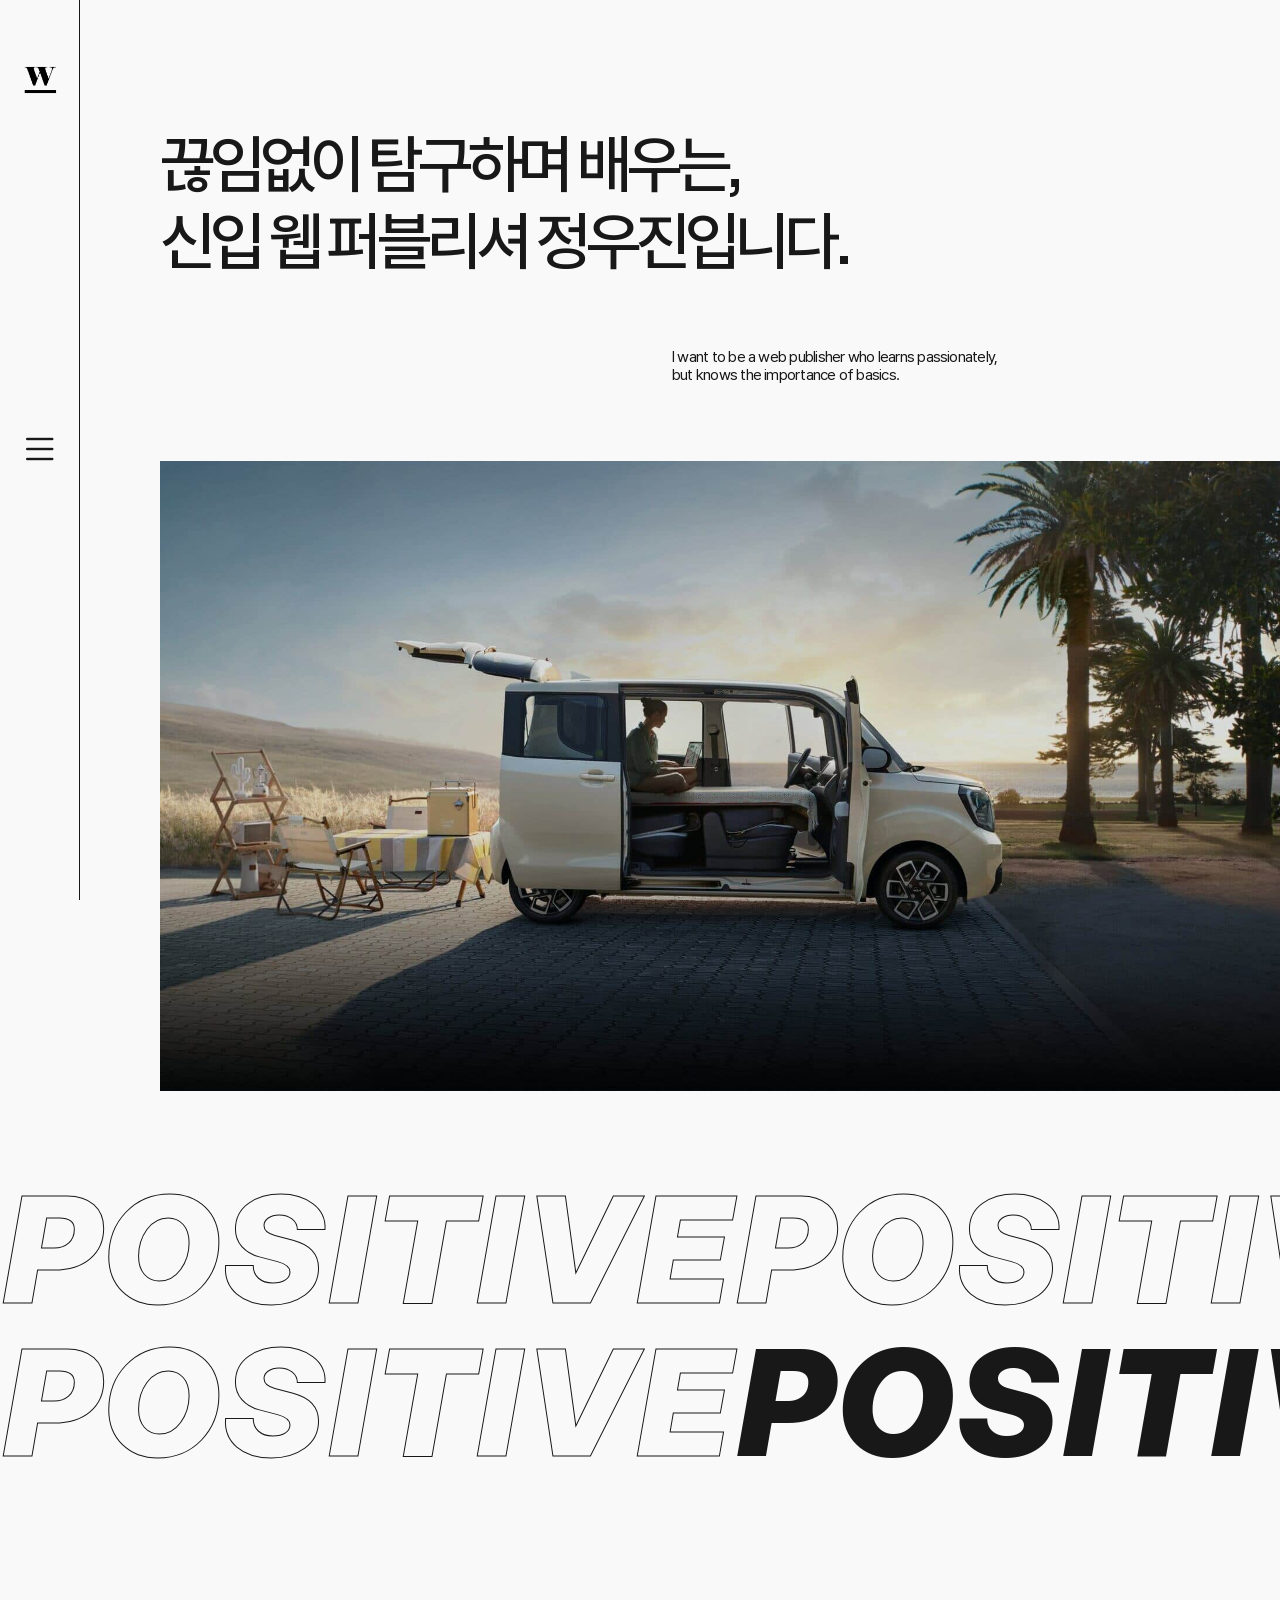
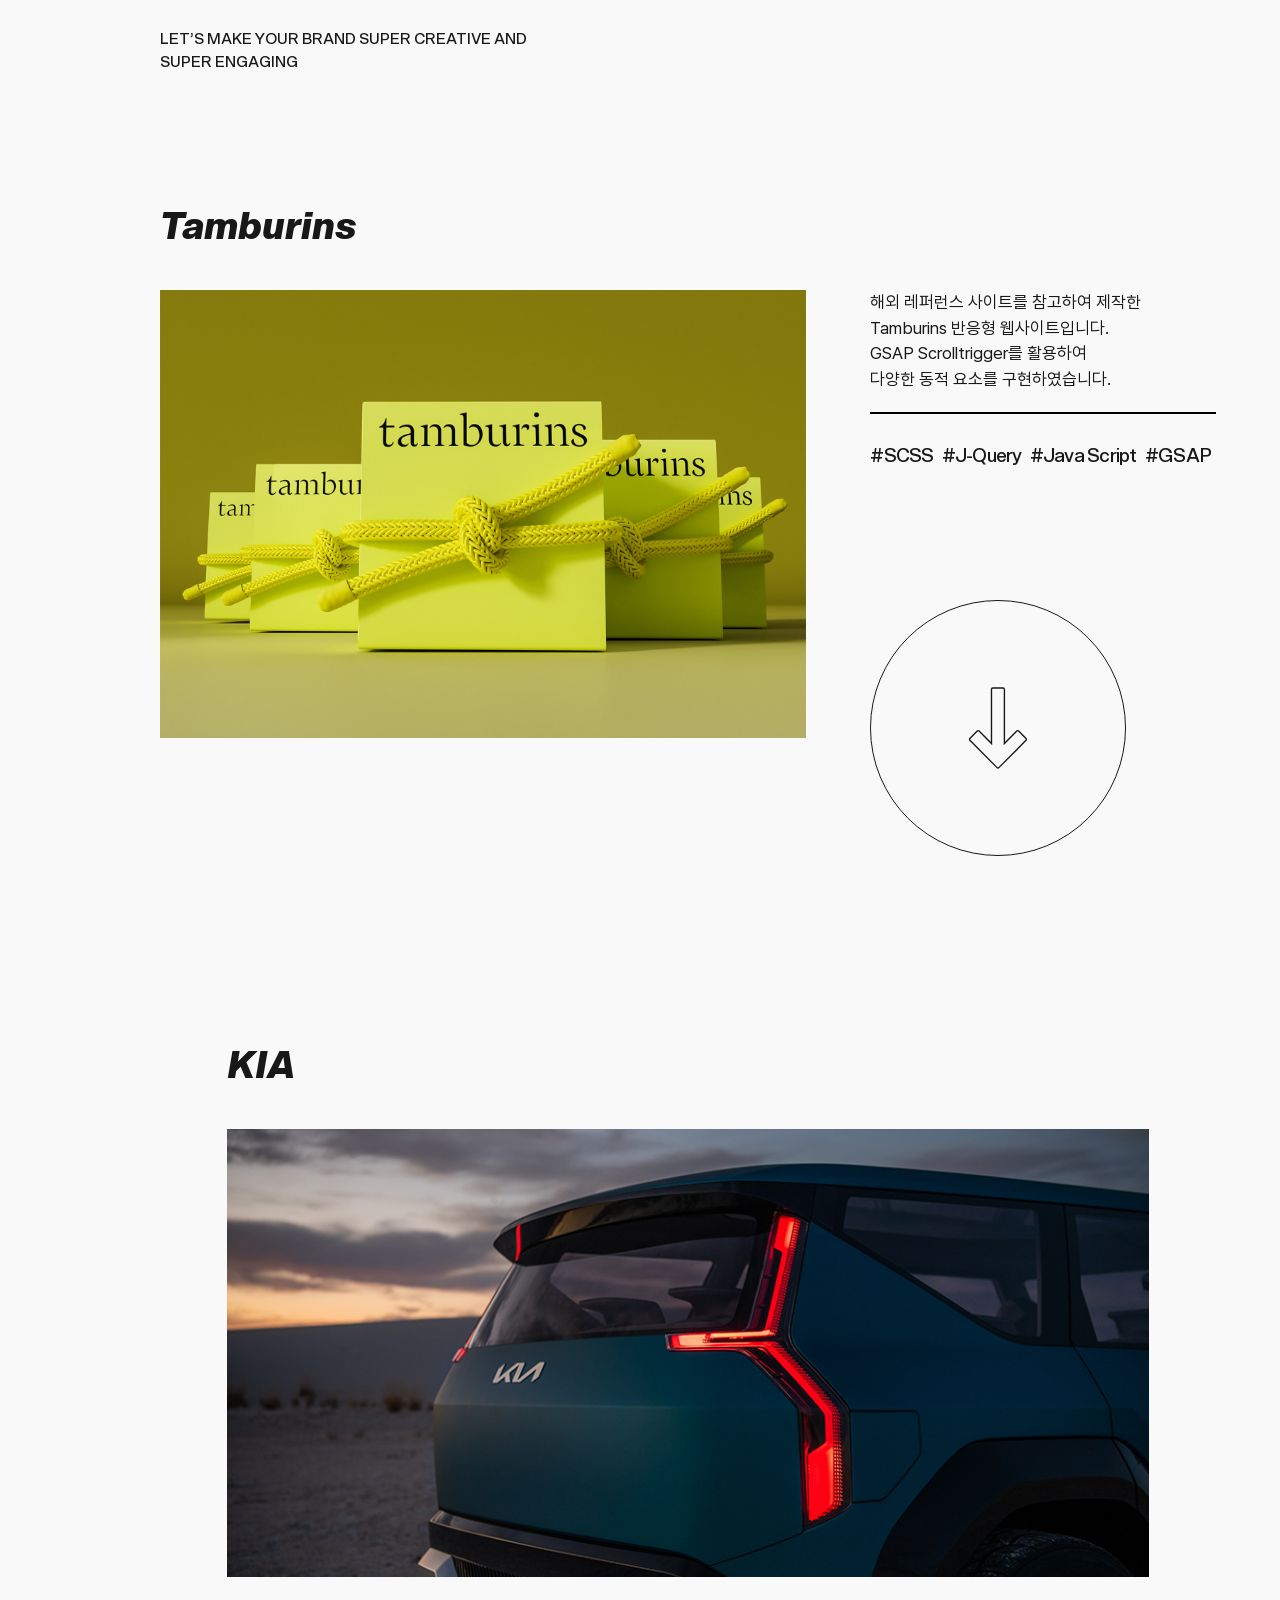
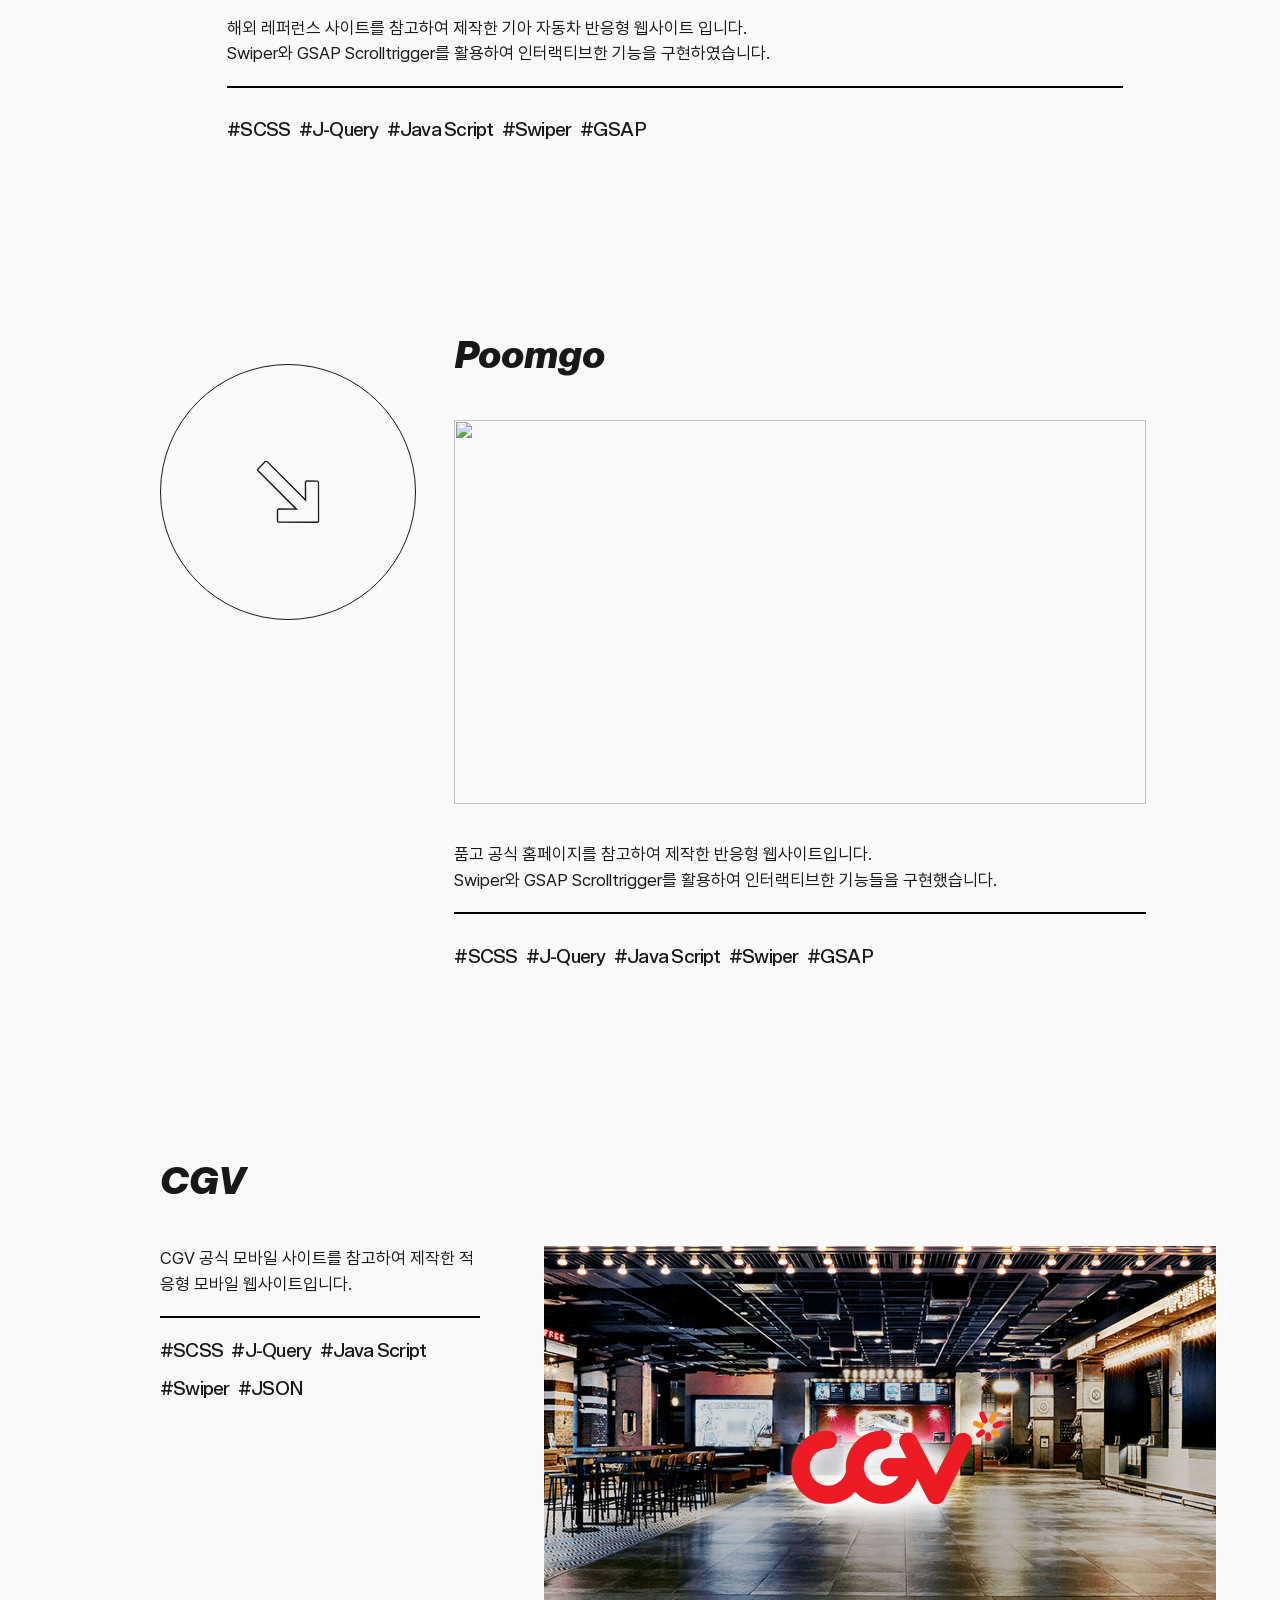
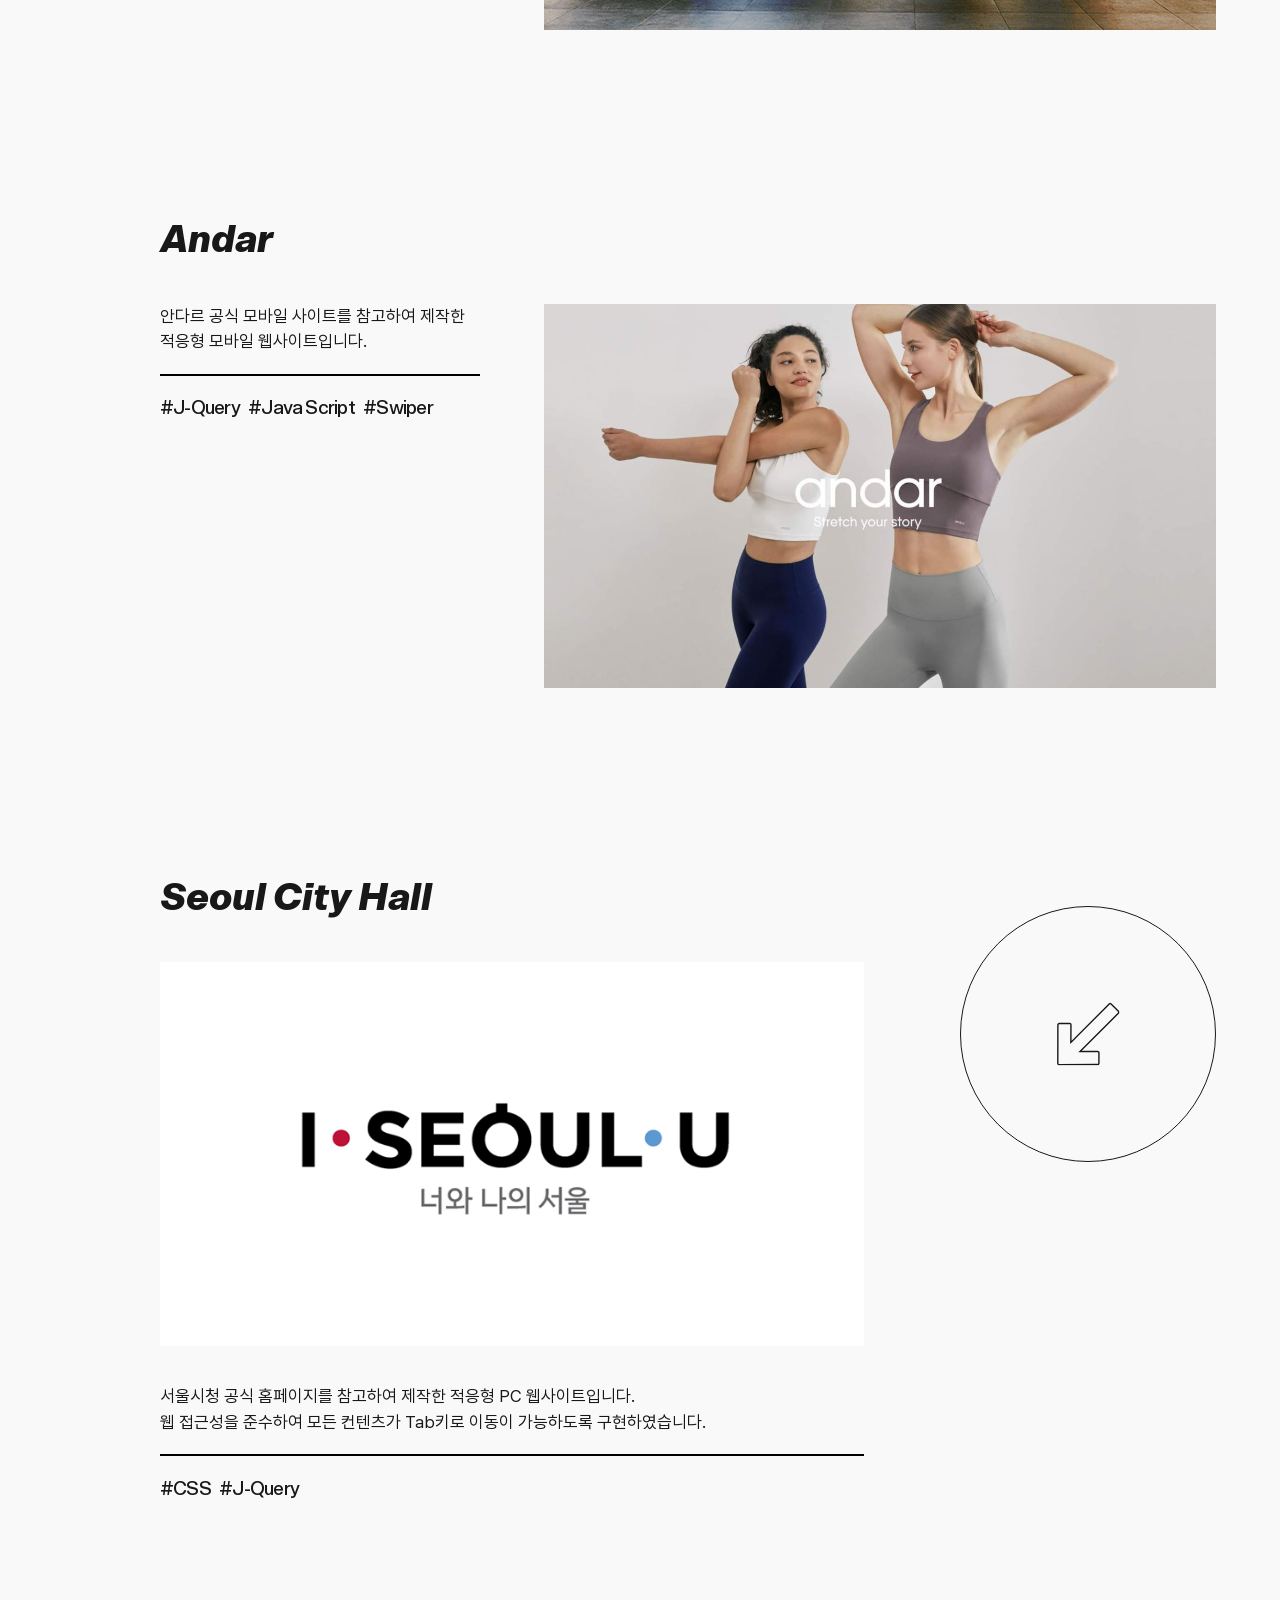
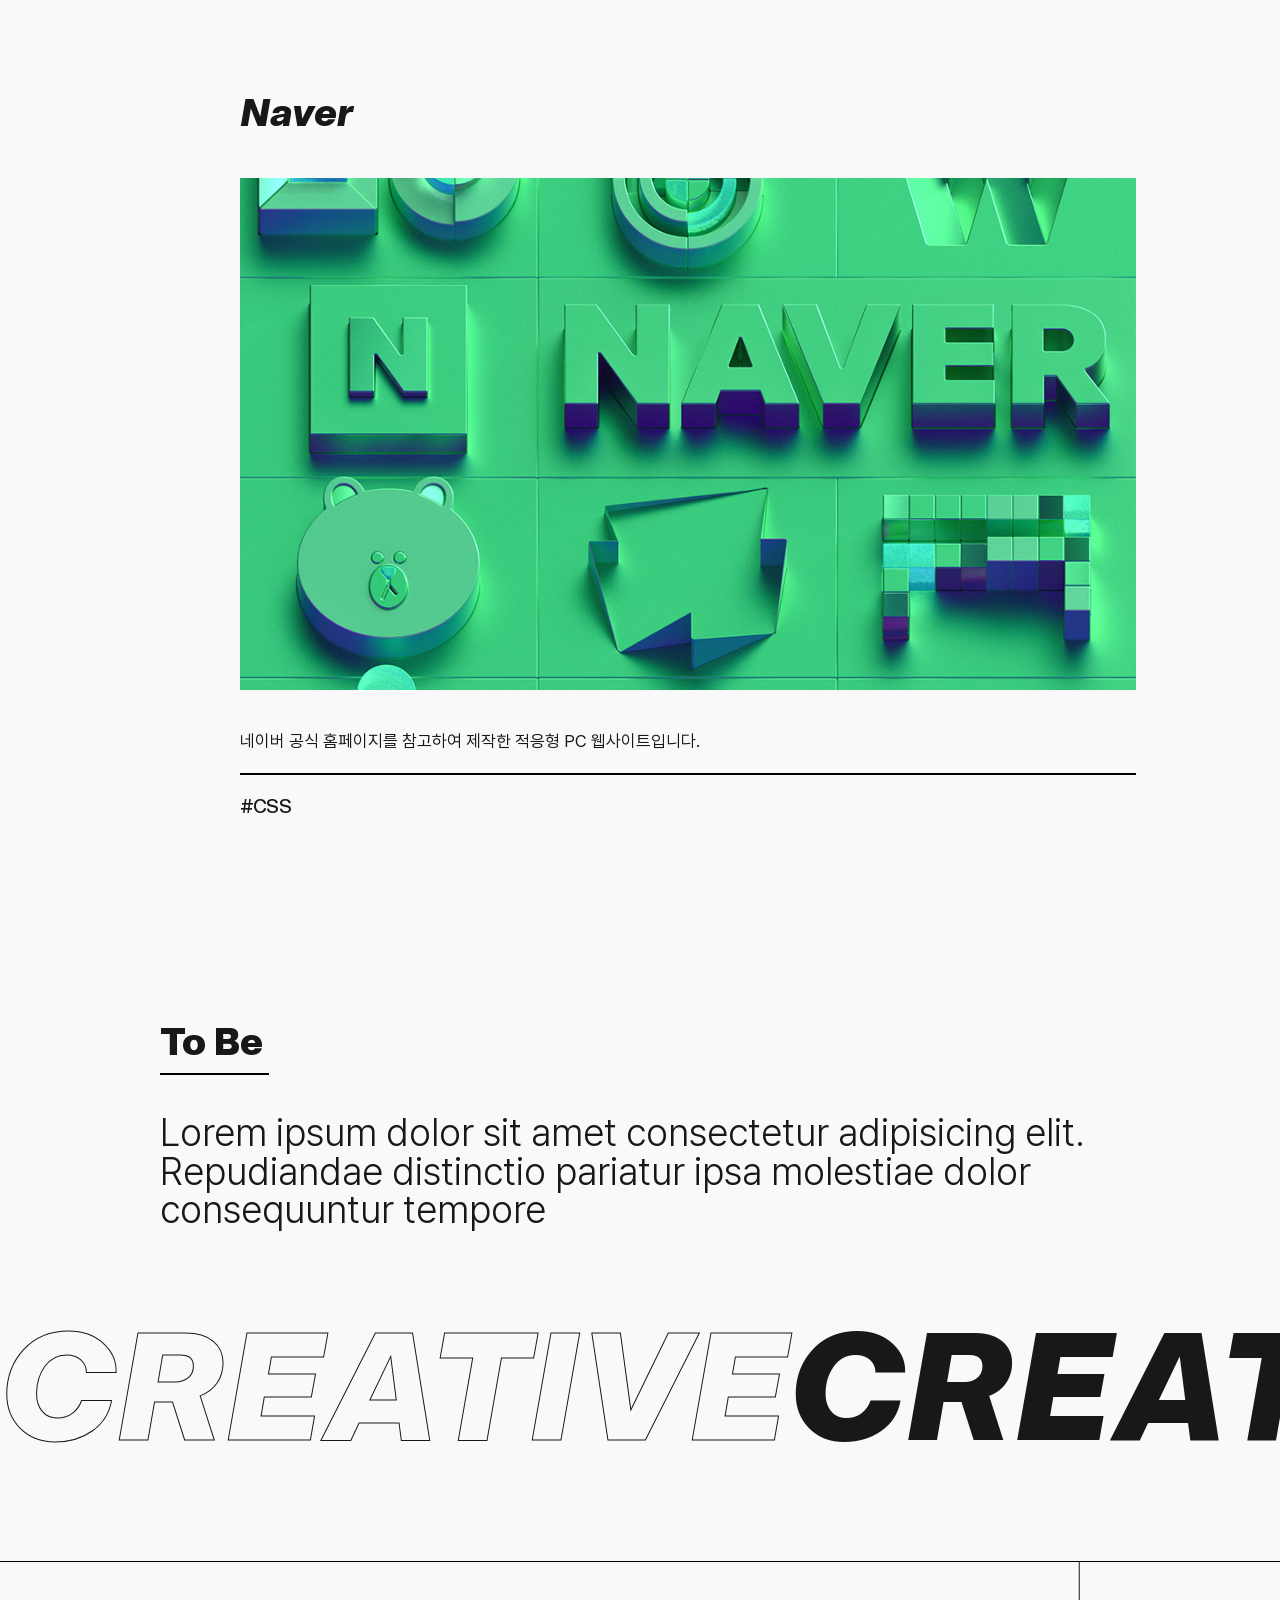
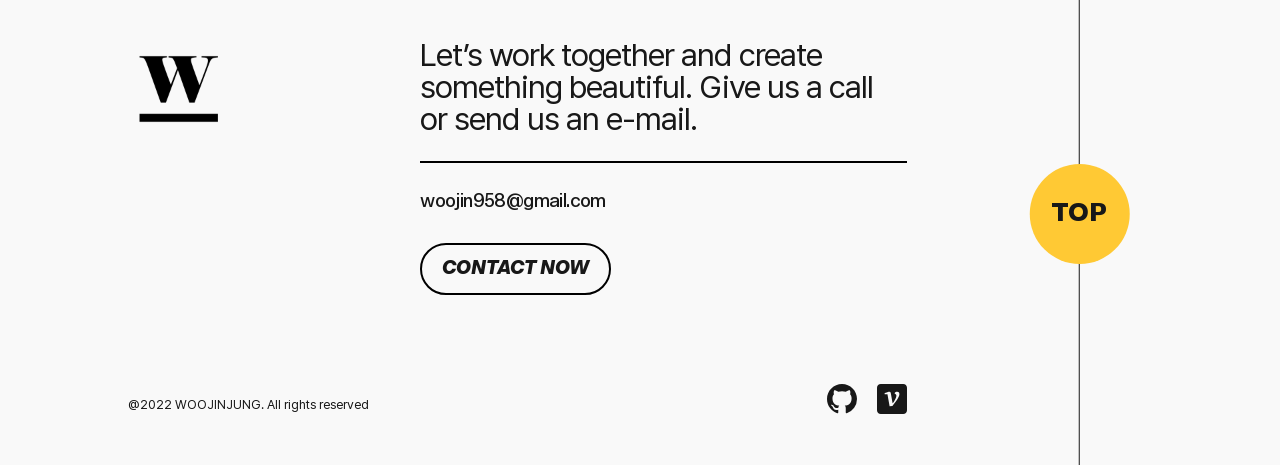
==== commit bf159df1: "수정" ====
--- a/index.html
+++ b/index.html
@@ -28,10 +28,10 @@
                         </ul>
                     </nav>
                     <ul class="sns-list">
-                        <li class="sns-item"><a href="#" class="git"><svg xmlns="http://www.w3.org/2000/svg" width="30" height="30" fill="currentColor" class="bi bi-github" viewBox="0 0 16 16">
+                        <li class="sns-item"><a href="https://github.com/9woody5" target="_blank" class="git"><svg xmlns="http://www.w3.org/2000/svg" width="30" height="30" fill="currentColor" class="bi bi-github" viewBox="0 0 16 16">
                             <path d="M8 0C3.58 0 0 3.58 0 8c0 3.54 2.29 6.53 5.47 7.59.4.07.55-.17.55-.38 0-.19-.01-.82-.01-1.49-2.01.37-2.53-.49-2.69-.94-.09-.23-.48-.94-.82-1.13-.28-.15-.68-.52-.01-.53.63-.01 1.08.58 1.23.82.72 1.21 1.87.87 2.33.66.07-.52.28-.87.51-1.07-1.78-.2-3.64-.89-3.64-3.95 0-.87.31-1.59.82-2.15-.08-.2-.36-1.02.08-2.12 0 0 .67-.21 2.2.82.64-.18 1.32-.27 2-.27.68 0 1.36.09 2 .27 1.53-1.04 2.2-.82 2.2-.82.44 1.1.16 1.92.08 2.12.51.56.82 1.27.82 2.15 0 3.07-1.87 3.75-3.65 3.95.29.25.54.73.54 1.48 0 1.07-.01 1.93-.01 2.2 0 .21.15.46.55.38A8.012 8.012 0 0 0 16 8c0-4.42-3.58-8-8-8z"/>
                           </svg><span class="blind">깃허브 바로가기</span></a></li>
-                        <li class="sns-item"><a href="" class="velog"><svg width="30" height="30" viewBox="0 0 192 192" fill="currentColor"><path fill-rule="evenodd" clip-rule="evenodd" d="M24 0H168C181.255 0 192 10.7451 192 24V168C192 181.255 181.255 192 168 192H24C10.7451 192 0 181.255 0 168V24C0 10.7451 10.7451 0 24 0ZM49 57.9199V65.48H67L80.6799 142.52L98.5 141.26C116.02 119.06 127.84 102.44 133.96 91.3999C140.2 80.24 143.32 70.9399 143.32 63.5C143.32 59.0601 142 55.7 139.36 53.4199C136.84 51.1399 133.66 50 129.82 50C122.62 50 116.62 53.0601 111.82 59.1799C116.5 62.3 119.68 64.8799 121.36 66.9199C123.16 68.8401 124.06 71.4199 124.06 74.6599C124.06 80.0601 122.44 86.1799 119.2 93.02C116.08 99.8601 112.66 105.92 108.94 111.2C106.54 114.56 103.48 118.7 99.76 123.62L88.0601 57.2C87.1001 52.3999 84.1001 50 79.0601 50C76.78 50 72.3999 50.96 65.9199 52.8799C59.4399 54.6799 53.8 56.3601 49 57.9199Z" fill="currentColor"></path></svg><span class="blind">벨로그 바로가기</span></a></li>
+                        <li class="sns-item"><a href="https://velog.io/@jwooj" target="_blank" class="velog"><svg width="30" height="30" viewBox="0 0 192 192" fill="currentColor"><path fill-rule="evenodd" clip-rule="evenodd" d="M24 0H168C181.255 0 192 10.7451 192 24V168C192 181.255 181.255 192 168 192H24C10.7451 192 0 181.255 0 168V24C0 10.7451 10.7451 0 24 0ZM49 57.9199V65.48H67L80.6799 142.52L98.5 141.26C116.02 119.06 127.84 102.44 133.96 91.3999C140.2 80.24 143.32 70.9399 143.32 63.5C143.32 59.0601 142 55.7 139.36 53.4199C136.84 51.1399 133.66 50 129.82 50C122.62 50 116.62 53.0601 111.82 59.1799C116.5 62.3 119.68 64.8799 121.36 66.9199C123.16 68.8401 124.06 71.4199 124.06 74.6599C124.06 80.0601 122.44 86.1799 119.2 93.02C116.08 99.8601 112.66 105.92 108.94 111.2C106.54 114.56 103.48 118.7 99.76 123.62L88.0601 57.2C87.1001 52.3999 84.1001 50 79.0601 50C76.78 50 72.3999 50.96 65.9199 52.8799C59.4399 54.6799 53.8 56.3601 49 57.9199Z" fill="currentColor"></path></svg><span class="blind">벨로그 바로가기</span></a></li>
                     </ul>
                 </div>
                 <div class="menu-right">
@@ -330,10 +330,10 @@
             </div>
             <div class="f-bottom">
                 <ul class="sns-list">
-                    <li class="sns-item"><a href="" class="git"><svg xmlns="http://www.w3.org/2000/svg" width="30" height="30" fill="currentColor" class="bi bi-github" viewBox="0 0 16 16">
+                    <li class="sns-item"><a href="https://github.com/9woody5" target="_blank" class="git"><svg xmlns="http://www.w3.org/2000/svg" width="30" height="30" fill="currentColor" class="bi bi-github" viewBox="0 0 16 16">
                         <path d="M8 0C3.58 0 0 3.58 0 8c0 3.54 2.29 6.53 5.47 7.59.4.07.55-.17.55-.38 0-.19-.01-.82-.01-1.49-2.01.37-2.53-.49-2.69-.94-.09-.23-.48-.94-.82-1.13-.28-.15-.68-.52-.01-.53.63-.01 1.08.58 1.23.82.72 1.21 1.87.87 2.33.66.07-.52.28-.87.51-1.07-1.78-.2-3.64-.89-3.64-3.95 0-.87.31-1.59.82-2.15-.08-.2-.36-1.02.08-2.12 0 0 .67-.21 2.2.82.64-.18 1.32-.27 2-.27.68 0 1.36.09 2 .27 1.53-1.04 2.2-.82 2.2-.82.44 1.1.16 1.92.08 2.12.51.56.82 1.27.82 2.15 0 3.07-1.87 3.75-3.65 3.95.29.25.54.73.54 1.48 0 1.07-.01 1.93-.01 2.2 0 .21.15.46.55.38A8.012 8.012 0 0 0 16 8c0-4.42-3.58-8-8-8z"/>
                       </svg><span class="blind">깃허브 바로가기</span></a></li>
-                    <li class="sns-item"><a href="" class="velog"><svg width="30" height="30" viewBox="0 0 192 192" fill="currentColor"><path fill-rule="evenodd" clip-rule="evenodd" d="M24 0H168C181.255 0 192 10.7451 192 24V168C192 181.255 181.255 192 168 192H24C10.7451 192 0 181.255 0 168V24C0 10.7451 10.7451 0 24 0ZM49 57.9199V65.48H67L80.6799 142.52L98.5 141.26C116.02 119.06 127.84 102.44 133.96 91.3999C140.2 80.24 143.32 70.9399 143.32 63.5C143.32 59.0601 142 55.7 139.36 53.4199C136.84 51.1399 133.66 50 129.82 50C122.62 50 116.62 53.0601 111.82 59.1799C116.5 62.3 119.68 64.8799 121.36 66.9199C123.16 68.8401 124.06 71.4199 124.06 74.6599C124.06 80.0601 122.44 86.1799 119.2 93.02C116.08 99.8601 112.66 105.92 108.94 111.2C106.54 114.56 103.48 118.7 99.76 123.62L88.0601 57.2C87.1001 52.3999 84.1001 50 79.0601 50C76.78 50 72.3999 50.96 65.9199 52.8799C59.4399 54.6799 53.8 56.3601 49 57.9199Z" fill="currentColor"></path></svg><span class="blind">벨로그 바로가기</span></a></li>
+                    <li class="sns-item"><a href="https://velog.io/@jwooj" target="_blank" class="velog"><svg width="30" height="30" viewBox="0 0 192 192" fill="currentColor"><path fill-rule="evenodd" clip-rule="evenodd" d="M24 0H168C181.255 0 192 10.7451 192 24V168C192 181.255 181.255 192 168 192H24C10.7451 192 0 181.255 0 168V24C0 10.7451 10.7451 0 24 0ZM49 57.9199V65.48H67L80.6799 142.52L98.5 141.26C116.02 119.06 127.84 102.44 133.96 91.3999C140.2 80.24 143.32 70.9399 143.32 63.5C143.32 59.0601 142 55.7 139.36 53.4199C136.84 51.1399 133.66 50 129.82 50C122.62 50 116.62 53.0601 111.82 59.1799C116.5 62.3 119.68 64.8799 121.36 66.9199C123.16 68.8401 124.06 71.4199 124.06 74.6599C124.06 80.0601 122.44 86.1799 119.2 93.02C116.08 99.8601 112.66 105.92 108.94 111.2C106.54 114.56 103.48 118.7 99.76 123.62L88.0601 57.2C87.1001 52.3999 84.1001 50 79.0601 50C76.78 50 72.3999 50.96 65.9199 52.8799C59.4399 54.6799 53.8 56.3601 49 57.9199Z" fill="currentColor"></path></svg><span class="blind">벨로그 바로가기</span></a></li>
                 </ul>
                 <span class="copy">@2022 WOOJINJUNG. All rights reserved</span>
                 <div class="btn-wrap">
--- a/assets/css/style.css
+++ b/assets/css/style.css
@@ -2,7 +2,7 @@
 /*반응형 화면 크기*/
 /*반응형, 브라우저 크기가 767px 이하일때*/
 /*반응형, 브라우저 크기가 768px 이상, 1023px 이하일때*/
-/*반응형, 브라우저 크기가 1024px 이상, 1200px 이하일때*/
+/*반응형, 브라우저 크기가 1024px 이상일 때*/
 @font-face {
   font-family: "Pretendard";
   src: url(../fonts/Pretendard-Light.woff2) format("woff2");
@@ -145,7 +145,7 @@
   height: 100vh;
   z-index: 15;
 }
-@media (min-width: 1023px) and (max-width: 1200px) {
+@media (min-width: 1023px) {
   .header .header-wrap {
     width: 5em;
   }
@@ -207,7 +207,7 @@
   visibility: hidden;
   transition: 0.7s;
 }
-@media (min-width: 1023px) and (max-width: 1200px) {
+@media (min-width: 1023px) {
   .side-menu {
     padding-left: 5em;
   }
@@ -264,7 +264,11 @@
     padding-left: 3em;
   }
 }
+.side-menu .gnb-item {
+  overflow: hidden;
+}
 .side-menu .gnb-item a {
+  display: block;
   font-size: 4vw;
   font-weight: 600;
   line-height: 1;
@@ -413,7 +417,7 @@
   padding-left: 13em;
   border-top: 1px solid #000;
 }
-@media (min-width: 1023px) and (max-width: 1200px) {
+@media (min-width: 1023px) {
   .footer .wrap {
     padding-left: 8em;
   }
@@ -506,7 +510,7 @@
   width: 250px;
   position: relative;
 }
-@media (min-width: 1023px) and (max-width: 1200px) {
+@media (min-width: 1023px) {
   .footer .border {
     width: 27vw;
   }
@@ -675,7 +679,7 @@
 section {
   padding-left: 13em;
 }
-@media (min-width: 1023px) and (max-width: 1200px) {
+@media (min-width: 1023px) {
   section {
     padding-left: 10em;
   }
@@ -793,7 +797,7 @@
   white-space: nowrap;
   color: #181818;
 }
-@media (min-width: 1023px) and (max-width: 1200px) {
+@media (min-width: 1023px) {
   .text-scroll span {
     font-size: 12vw;
   }
@@ -831,7 +835,7 @@
 .sc-work {
   padding-right: 5em;
 }
-@media (min-width: 1023px) and (max-width: 1200px) {
+@media (min-width: 1023px) {
   .sc-work {
     padding-right: 4em;
   }
@@ -937,7 +941,7 @@
 .sc-work .project-item.i02 {
   margin: 0 auto 15vw;
 }
-@media (min-width: 1023px) and (max-width: 1200px) {
+@media (min-width: 1023px) {
   .sc-work .project-item.i02 {
     padding: 0;
   }
@@ -1015,7 +1019,7 @@
   width: auto;
   padding-left: 7vw;
 }
-@media (min-width: 1023px) and (max-width: 1200px) {
+@media (min-width: 1023px) {
   .sc-work .project-item.i03 .group-flex {
     padding-left: 3vw;
   }
@@ -1036,7 +1040,7 @@
   padding-top: 3vw;
   flex-direction: row-reverse;
 }
-@media (min-width: 1023px) and (max-width: 1200px) {
+@media (min-width: 1023px) {
   .sc-work .project-item.i03 .column-right {
     width: 54vw;
   }
@@ -1083,7 +1087,7 @@
   height: 30vw;
   display: block;
 }
-@media (min-width: 1023px) and (max-width: 1200px) {
+@media (min-width: 1023px) {
   .sc-work .project-item.i03 .thumb {
     width: 54vw;
   }
@@ -1123,7 +1127,7 @@
   padding-left: 0;
   padding-right: 5vw;
 }
-@media (min-width: 1023px) and (max-width: 1200px) {
+@media (min-width: 1023px) {
   .sc-work .project-item.i04 .column-right {
     max-width: 30vw;
   }
@@ -1141,7 +1145,7 @@
 .sc-work .project-item.i04 .category {
   max-width: 30vw;
 }
-@media (min-width: 1023px) and (max-width: 1200px) {
+@media (min-width: 1023px) {
   .sc-work .project-item.i04 .category {
     max-width: 30vw;
   }
@@ -1206,7 +1210,7 @@
   padding-right: 5vw;
   position: relative;
 }
-@media (min-width: 1023px) and (max-width: 1200px) {
+@media (min-width: 1023px) {
   .sc-work .project-item.i05 .column-right {
     max-width: 30vw;
   }
@@ -1448,10 +1452,11 @@
   display: block;
   position: relative;
 }
-.sc-work .group-flex .thumb:hover .hover-wrap {
-  opacity: 1;
-  visibility: visible;
-  transition: opacity 0.4s;
+@media (min-width: 1023px) {
+  .sc-work .group-flex .thumb:hover .hover-wrap {
+    opacity: 1;
+    visibility: visible;
+  }
 }
 .sc-work .group-flex .thumb img {
   width: 100%;
@@ -1459,23 +1464,32 @@
   object-fit: cover;
 }
 .sc-work .hover-wrap {
-  opacity: 0;
-  visibility: hidden;
-  position: absolute;
-  top: 0;
-  left: 0;
   z-index: 10;
   width: 100%;
   height: inherit;
-  background: rgba(0, 0, 0, 0.564);
+  transition: opacity 0.4s, visibility 0.4s;
+}
+@media (min-width: 1023px) {
+  .sc-work .hover-wrap {
+    opacity: 0;
+    visibility: hidden;
+    position: absolute;
+    top: 0;
+    left: 0;
+    background: rgba(0, 0, 0, 0.564);
+  }
 }
 .sc-work .hover-wrap .btn-wrap {
   position: absolute;
   bottom: 3vw;
   right: 3vw;
 }
+@media (max-width: 767px) {
+  .sc-work .hover-wrap .btn-wrap {
+    right: 0;
+  }
+}
 .sc-work .hover-wrap a {
-  color: #f9f9f9;
   font-weight: 600;
   display: inline-block;
   padding: 10px 20px;
@@ -1484,9 +1498,29 @@
   margin: 0 10px;
   transition: background 0.3s, color 0.3s;
 }
-.sc-work .hover-wrap a:hover {
-  background: #f9f9f9;
-  color: #181818;
+@media (min-width: 1023px) {
+  .sc-work .hover-wrap a {
+    color: #f9f9f9;
+  }
+  .sc-work .hover-wrap a:hover {
+    background: #f9f9f9;
+    color: #181818;
+  }
+}
+@media (min-width: 767px) and (max-width: 1023px) {
+  .sc-work .hover-wrap a {
+    background: #f9f9f9;
+    color: #181818;
+  }
+}
+@media (max-width: 767px) {
+  .sc-work .hover-wrap a {
+    background: #f9f9f9;
+    color: #181818;
+    padding: 3px 8px;
+    font-size: 3vw;
+    margin: 0 5px;
+  }
 }
 .sc-work .column-right {
   padding-left: 5vw;
@@ -1501,7 +1535,7 @@
     display: none;
   }
 }
-@media (min-width: 1023px) and (max-width: 1200px) {
+@media (min-width: 1023px) {
   .sc-work .txt-box .space-max {
     display: none;
   }
@@ -1520,7 +1554,7 @@
   font-size: 15px;
   font-weight: 400;
 }
-@media (min-width: 1023px) and (max-width: 1200px) {
+@media (min-width: 1023px) {
   .sc-work .txt-box .work {
     font-size: 17px;
   }
@@ -1543,7 +1577,7 @@
   color: #181818;
   letter-spacing: -0.04em;
 }
-@media (min-width: 1023px) and (max-width: 1200px) {
+@media (min-width: 1023px) {
   .sc-work .txt-box .category {
     font-size: 1.5vw;
   }
@@ -1627,7 +1661,7 @@
   width: 6vw;
   margin-bottom: 3vw;
 }
-@media (min-width: 1023px) and (max-width: 1200px) {
+@media (min-width: 1023px) {
   .sc-outro .title {
     font-size: 3vw;
     width: 8.5vw;
@@ -1646,7 +1680,7 @@
   font-weight: 300;
   color: #181818;
 }
-@media (min-width: 1023px) and (max-width: 1200px) {
+@media (min-width: 1023px) {
   .sc-outro .content {
     font-size: 3vw;
   }
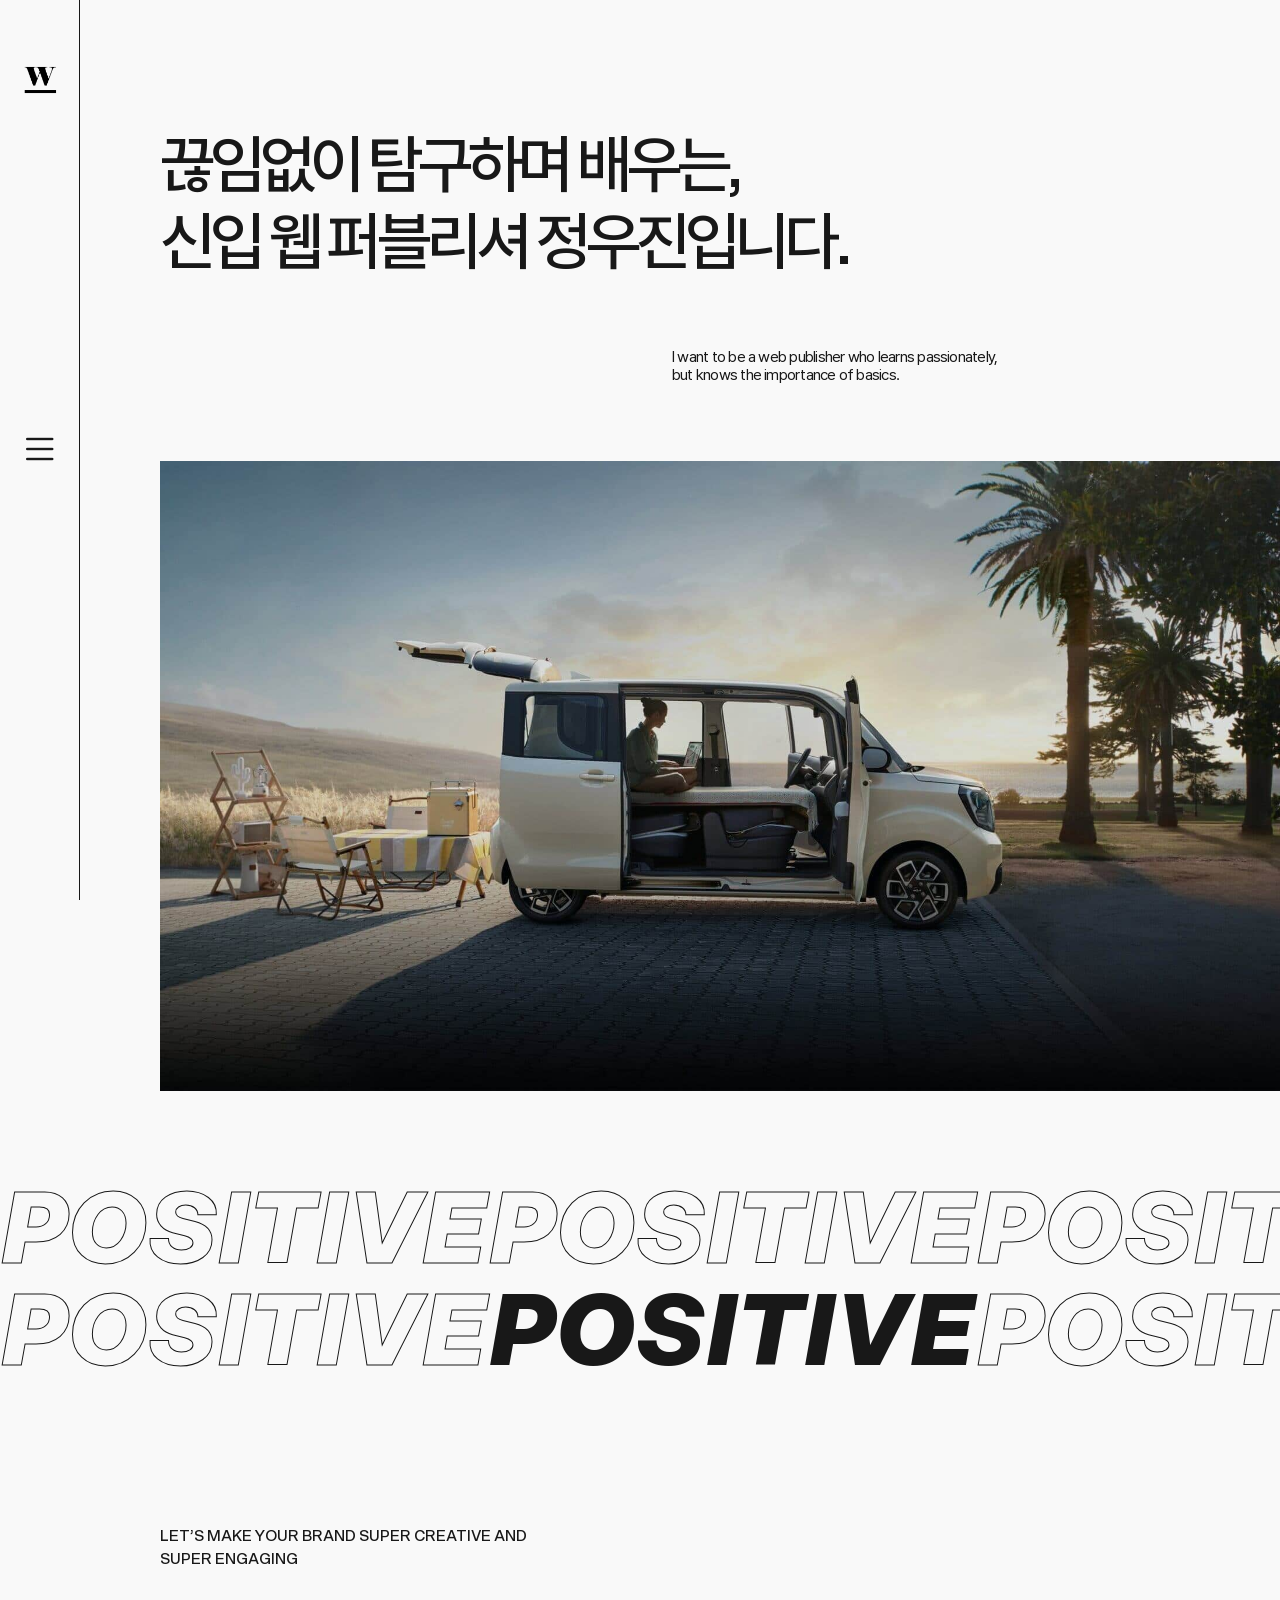
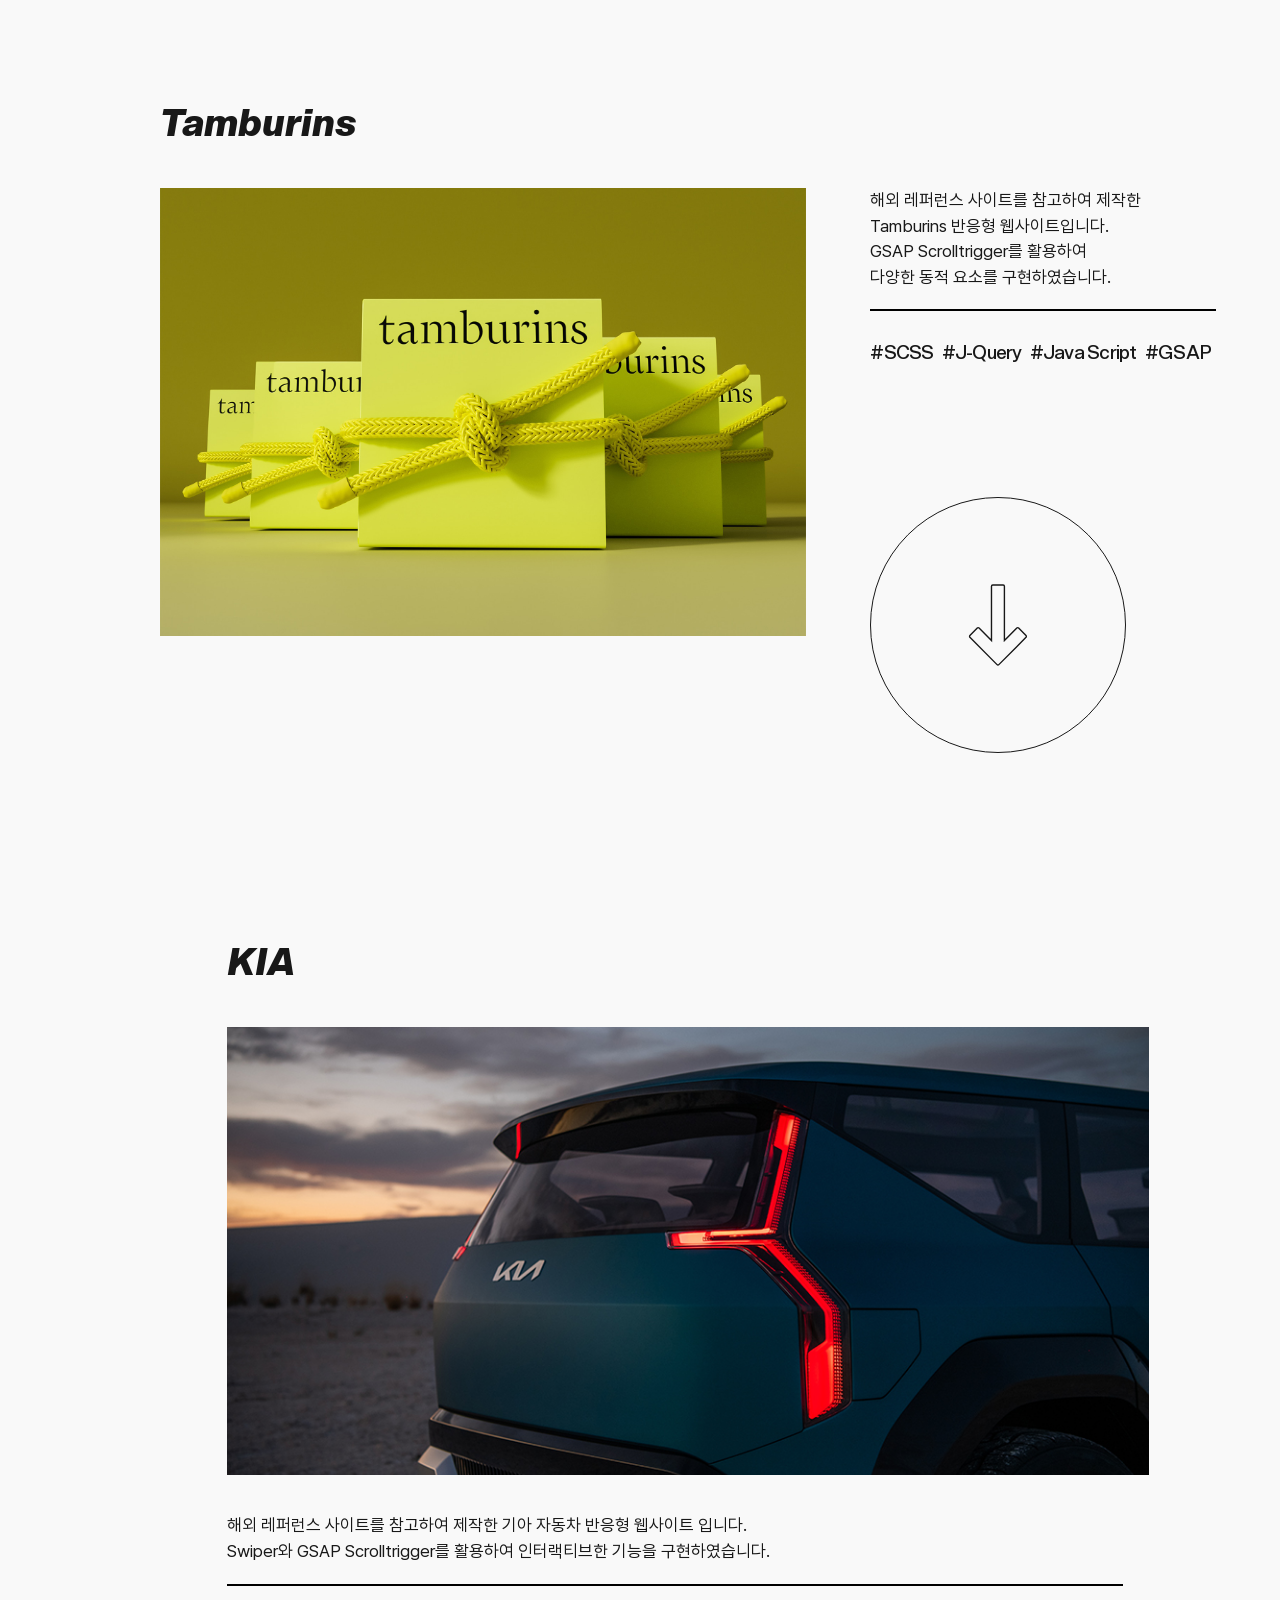
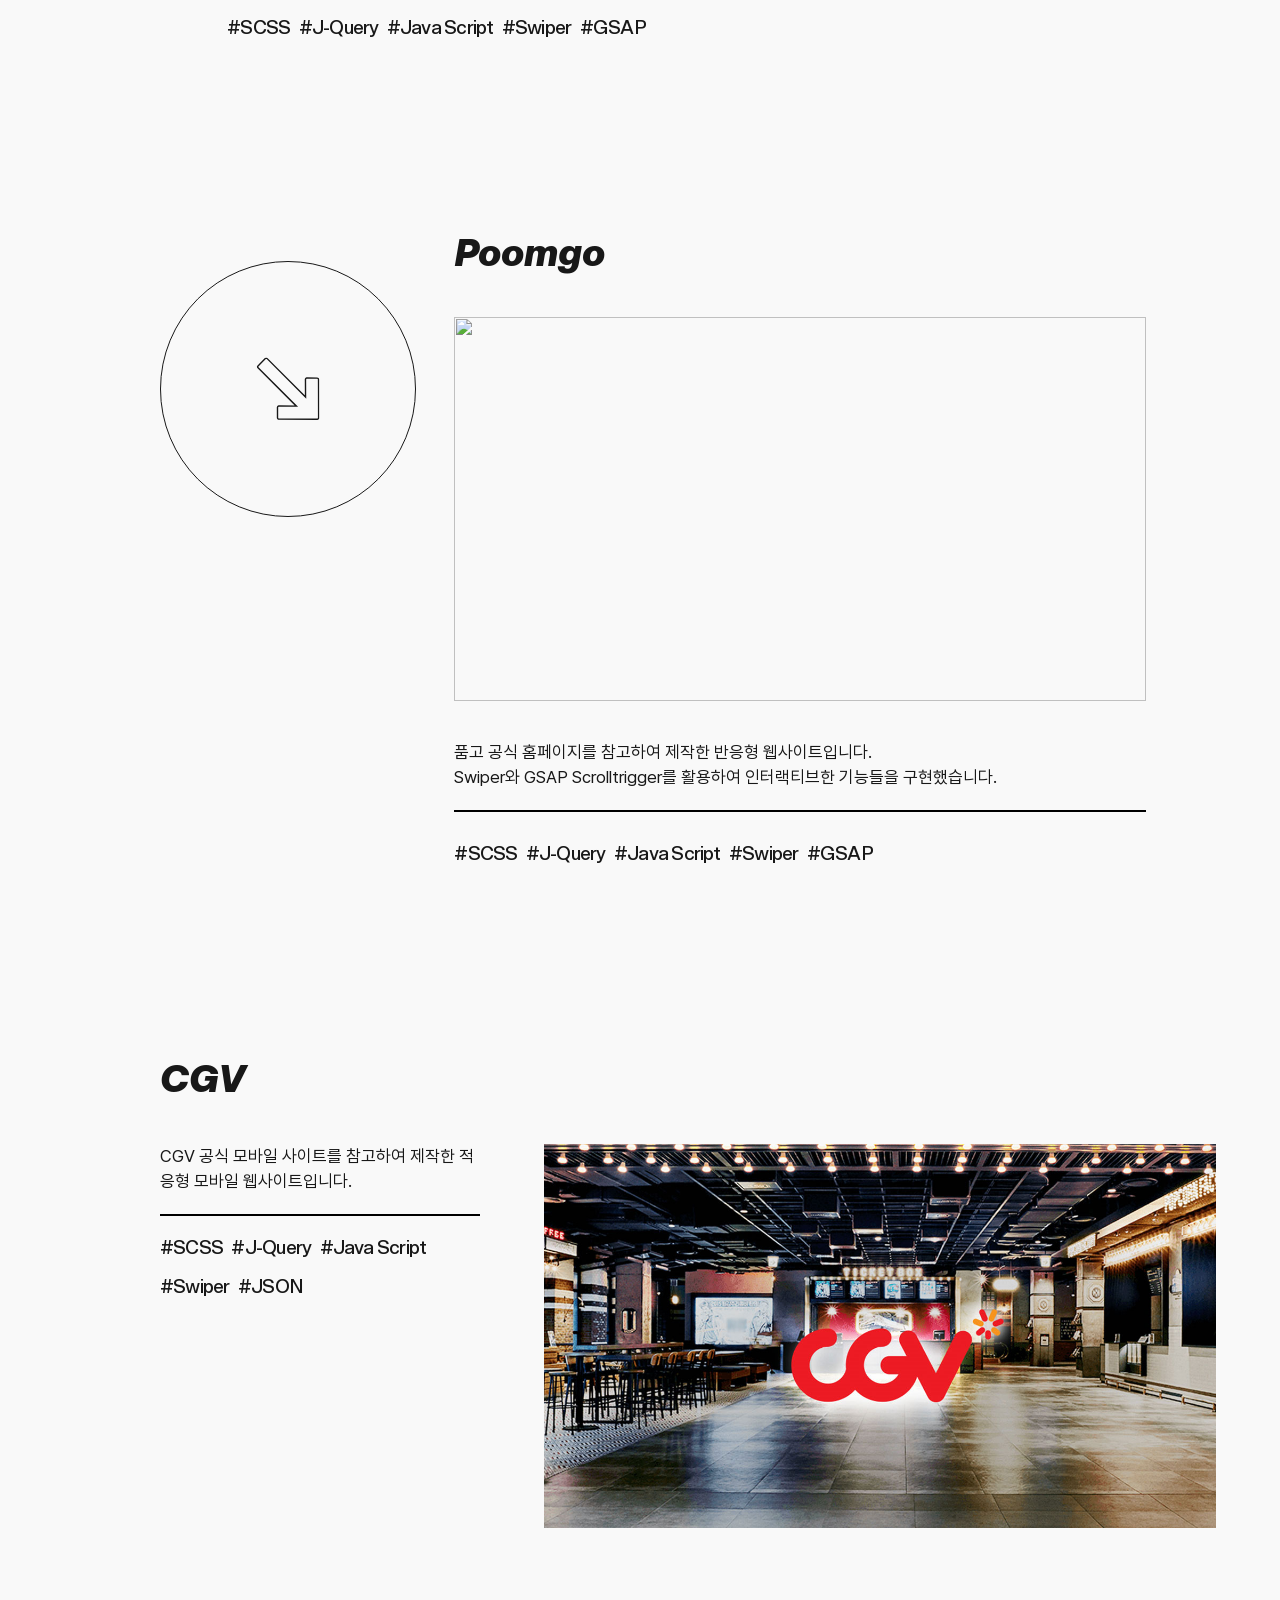
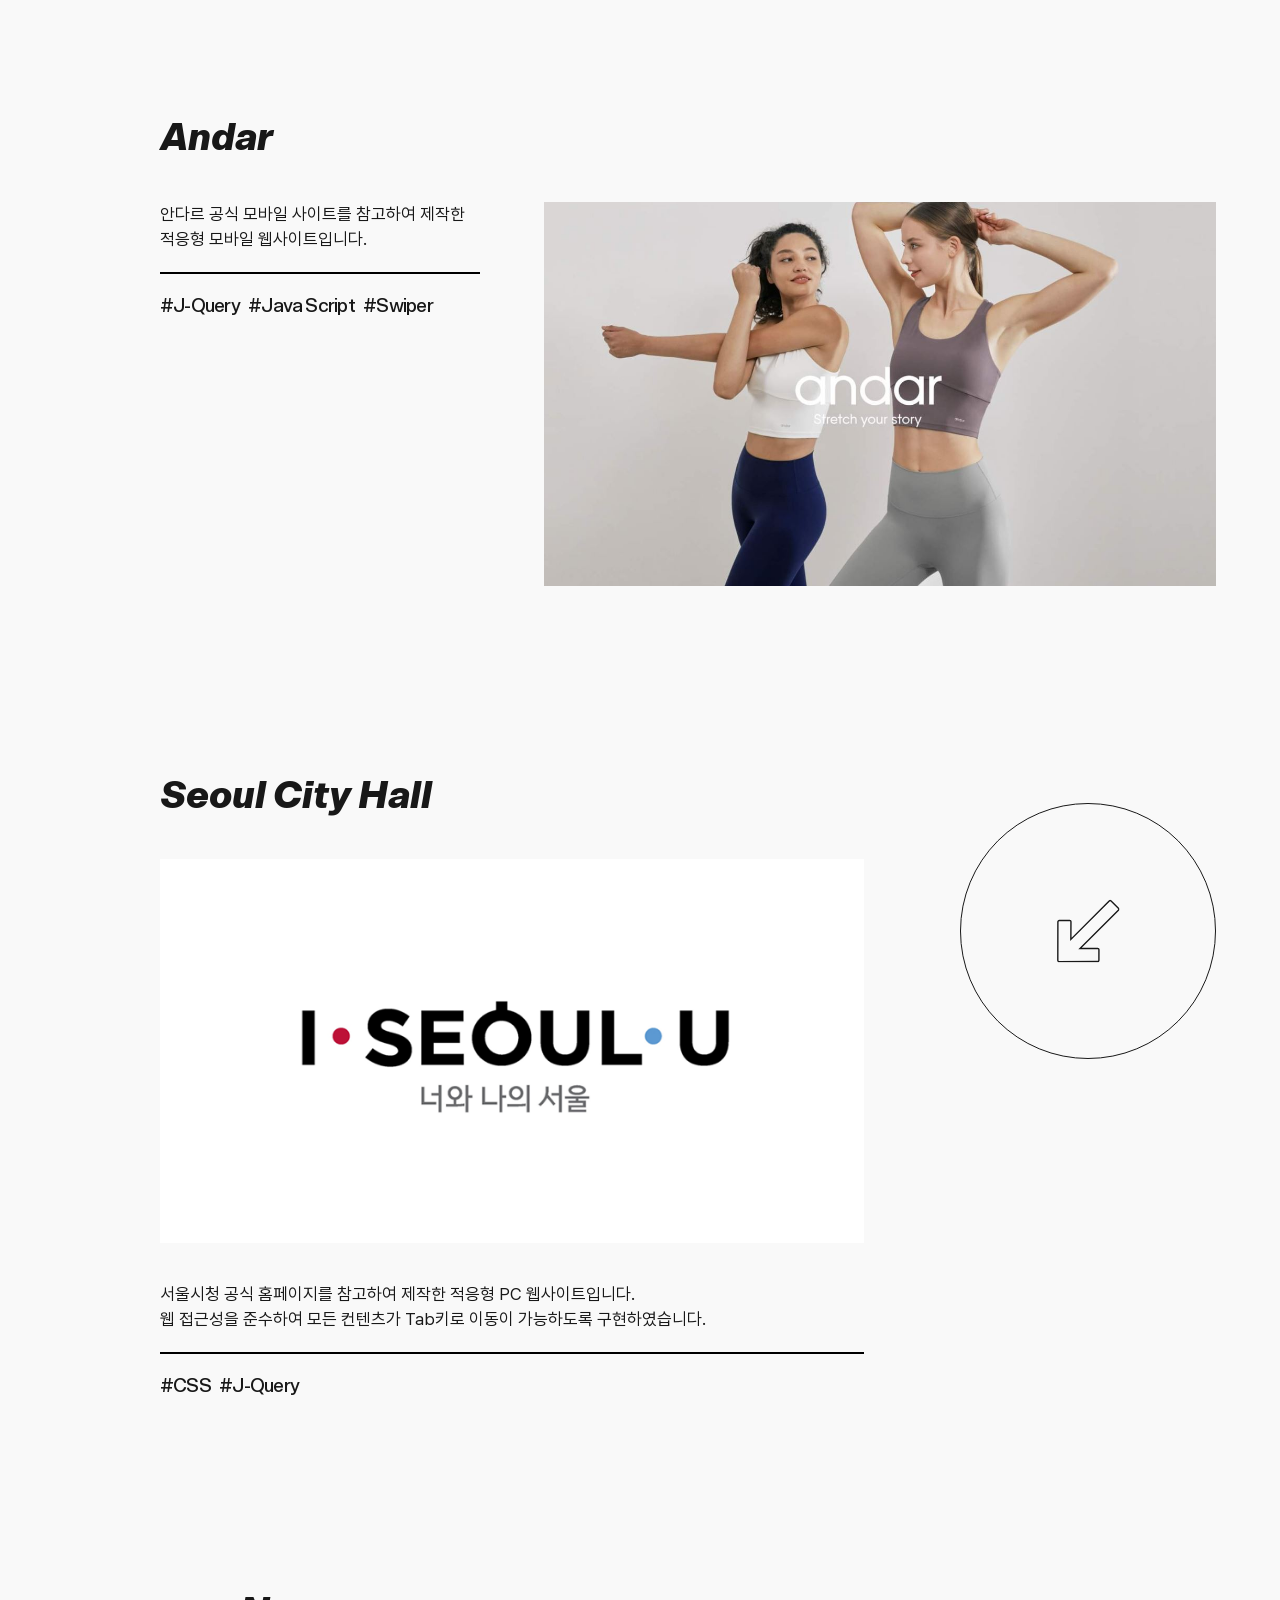
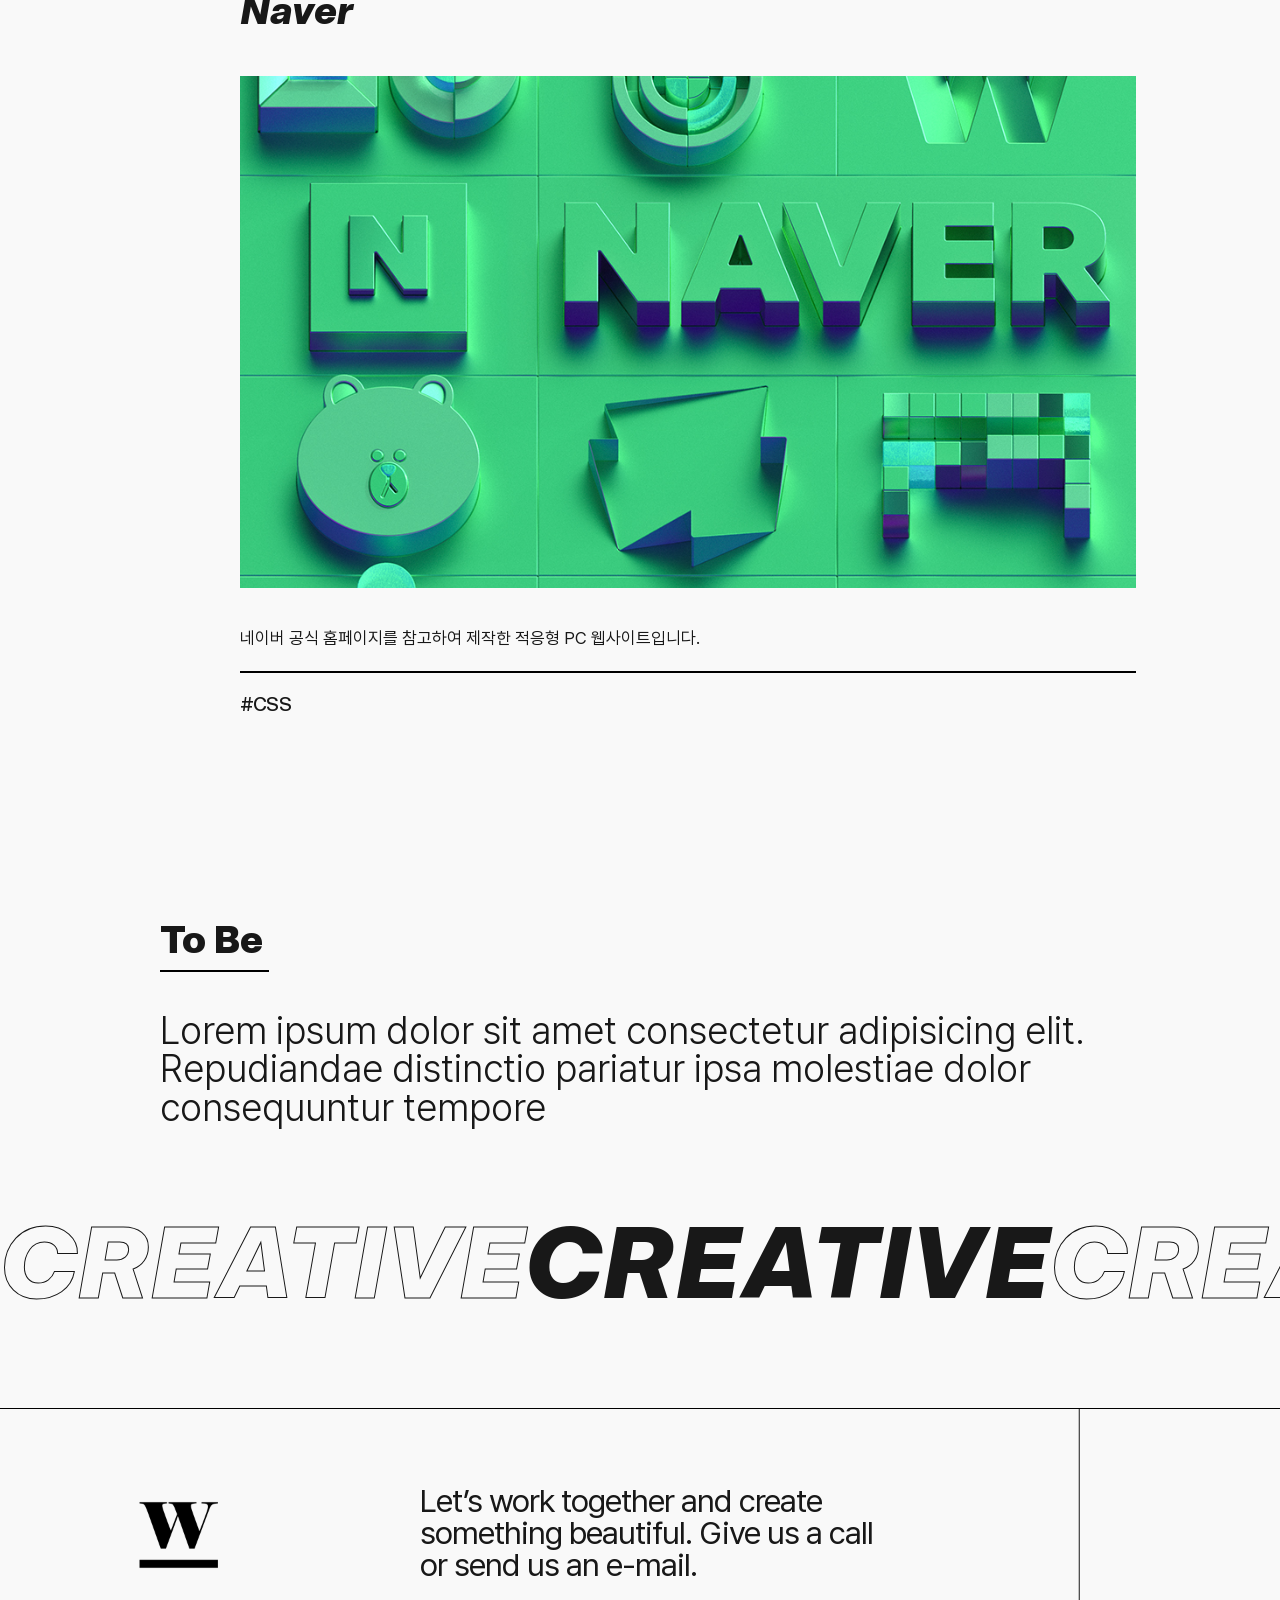
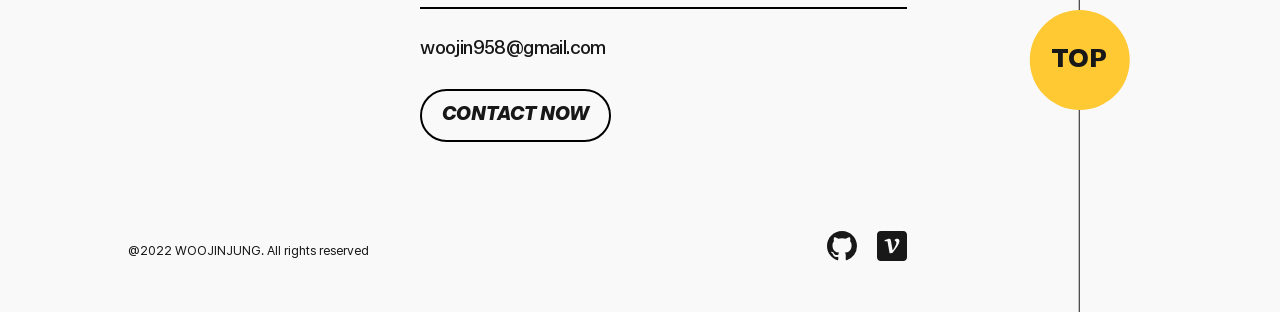
==== commit 712bc01e: "수정" ====
--- a/index.html
+++ b/index.html
@@ -37,7 +37,10 @@
                 <div class="menu-right">
                     <a href="#" class="circle"><span>Let's work<br>together</span><span class="blind">dfdfds</span></a>
                     <div class="text-scroll">
-                        <span class="row1">Contact Me Contact Me Contact Me Contact Me Contact Me</span>
+                        <div class="row">
+                            <div class="line">Contact Me Contact Me Contact Me Contact Me Contact Me</div>
+                            <div class="line">Contact Me Contact Me Contact Me Contact Me Contact Me</div>
+                        </div>
                     </div>
                     <p class="email">woojin958@gmail.com</p>
                 </div>
@@ -57,12 +60,14 @@
             <div class="main-visual"><img src="./assets/img/bg.jpg" alt="메인이미지"></div>
         </section>
         <div class="text-scroll scroll01">
-            <span class="row1">
-                <em>POSITIVE</em><em>POSITIVE</em><em>POSITIVE</em><em>POSITIVE</em><em>POSITIVE</em><em>POSITIVE</em><em>POSITIVE</em><em>POSITIVE</em><em>POSITIVE</em><em>POSITIVE</em><em>POSITIVE</em><em>POSITIVE</em>
-            </span>
-            <span class="row2">
-                <em>POSITIVE</em>POSITIVE<em>POSITIVE</em>POSITIVE<em>POSITIVE</em>POSITIVE<em>POSITIVE</em>POSITIVE<em>POSITIVE</em>POSITIVE<em>POSITIVE</em>POSITIVE
-            </span>
+            <div class="row row1">
+                <div class="line"><em>POSITIVE</em><em>POSITIVE</em><em>POSITIVE</em>POSITIVE<em>POSITIVE</em><em>POSITIVE</em><em>POSITIVE</em><em>POSITIVE</em><em>POSITIVE</em>POSITIVE<em>POSITIVE</em><em>POSITIVE</em><em>POSITIVE</em></div>
+                <div class="line"><em>POSITIVE</em>POSITIVE<em>POSITIVE</em>POSITIVE<em>POSITIVE</em>POSITIVE<em>POSITIVE</em>POSITIVE<em>POSITIVE</em>POSITIVE<em>POSITIVE</em></div>
+            </div>
+            <div class="row row2">
+                <div class="line"><em>POSITIVE</em>POSITIVE<em>POSITIVE</em><em>POSITIVE</em><em>POSITIVE</em><em>POSITIVE</em>POSITIVE<em>POSITIVE</em><em>POSITIVE</em><em>POSITIVE</em>POSITIVE</div>
+                <div class="line"><em>POSITIVE</em>POSITIVE<em>POSITIVE</em>POSITIVE<em>POSITIVE</em>POSITIVE<em>POSITIVE</em>POSITIVE<em>POSITIVE</em>POSITIVE<em>POSITIVE</em></div>
+            </div>
         </div>
         <section class="sc-work">
             <h2 class="headline">LET’S MAKE YOUR BRAND SUPER CREATIVE AND SUPER ENGAGING</h2>
@@ -290,7 +295,10 @@
             <p class="content">Lorem ipsum dolor sit amet consectetur adipisicing elit. Repudiandae distinctio pariatur ipsa molestiae dolor consequuntur tempore</p>
         </section>
         <div class="text-scroll">
-            <span class="row1"><em>CREATIVE</em>CREATIVE<em>CREATIVE</em><em>CREATIVE</em><em>CREATIVE</em></span>
+            <div class="row">
+                <div class="line"><em>CREATIVE</em>CREATIVE<em>CREATIVE</em><em>CREATIVE</em><em>CREATIVE</em></div>
+                <div class="line"><em>CREATIVE</em>CREATIVE<em>CREATIVE</em><em>CREATIVE</em><em>CREATIVE</em></div>
+            </div>
         </div>
     </main>
 
--- a/assets/css/style.css
+++ b/assets/css/style.css
@@ -458,6 +458,12 @@
   width: 100px;
   height: 100px;
 }
+@media (max-width: 767px) {
+  .footer .f-logo {
+    width: 70px;
+    height: 70px;
+  }
+}
 .footer .f-logo a {
   display: block;
   height: 100%;
@@ -787,36 +793,19 @@
   width: 100vw;
   padding: 7vw 0;
 }
-.text-scroll span {
-  display: flex;
-  width: 100%;
-  transform: translateX(0%);
+.text-scroll .row {
+  display: flex;
   font-style: italic;
   font-size: 8vw;
   line-height: 1;
   white-space: nowrap;
   color: #181818;
 }
-@media (min-width: 1023px) {
-  .text-scroll span {
-    font-size: 12vw;
-  }
-}
-@media (min-width: 767px) and (max-width: 1023px) {
-  .text-scroll span {
-    font-size: 12vw;
-  }
-}
-@media (max-width: 767px) {
-  .text-scroll span {
-    font-size: 15vw;
-  }
-}
-.text-scroll .row1 {
-  animation: moveLeft 15s linear infinite;
-}
-.text-scroll .row2 {
-  animation: moveLeft 15s linear infinite;
+.text-scroll .row .line {
+  animation: moveLeft 60s linear infinite;
+}
+.text-scroll .row.row2 .line {
+  animation: moveLeft 30s linear infinite;
 }
 @keyframes moveLeft {
   0% {
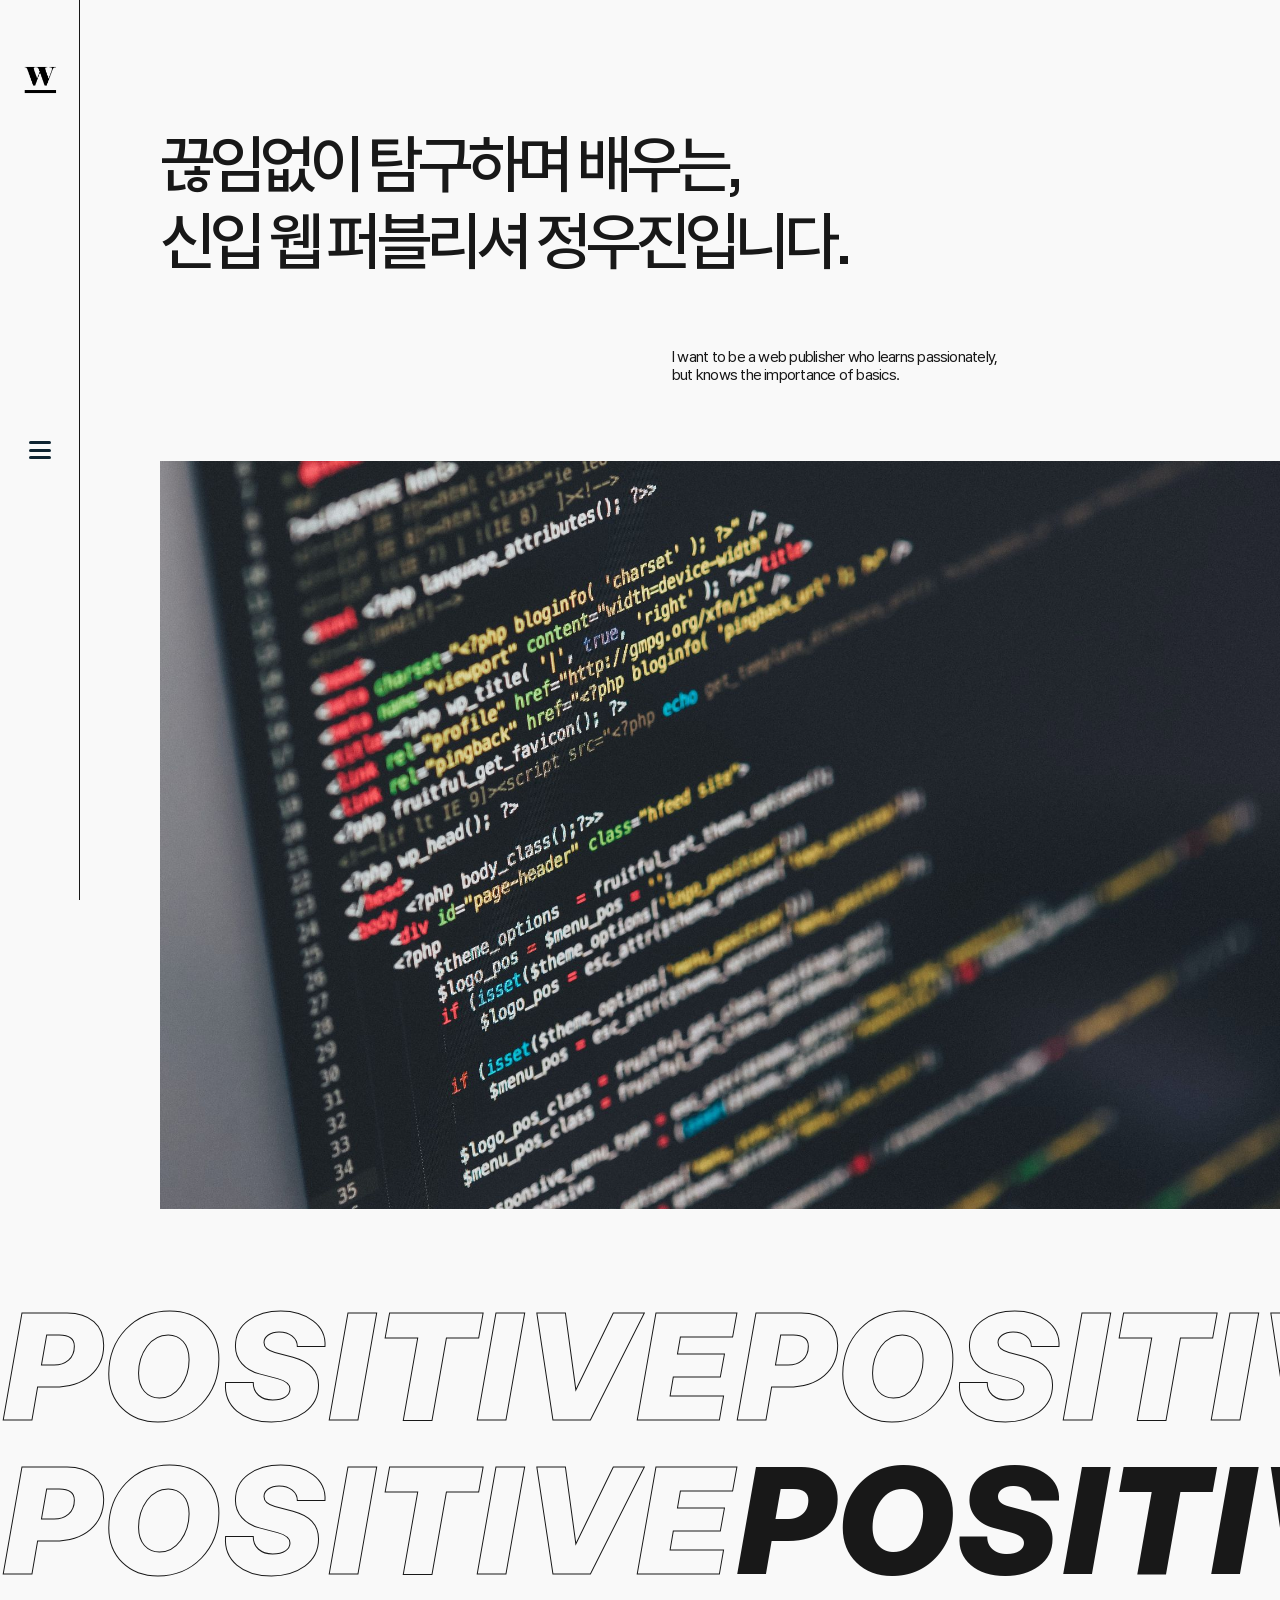
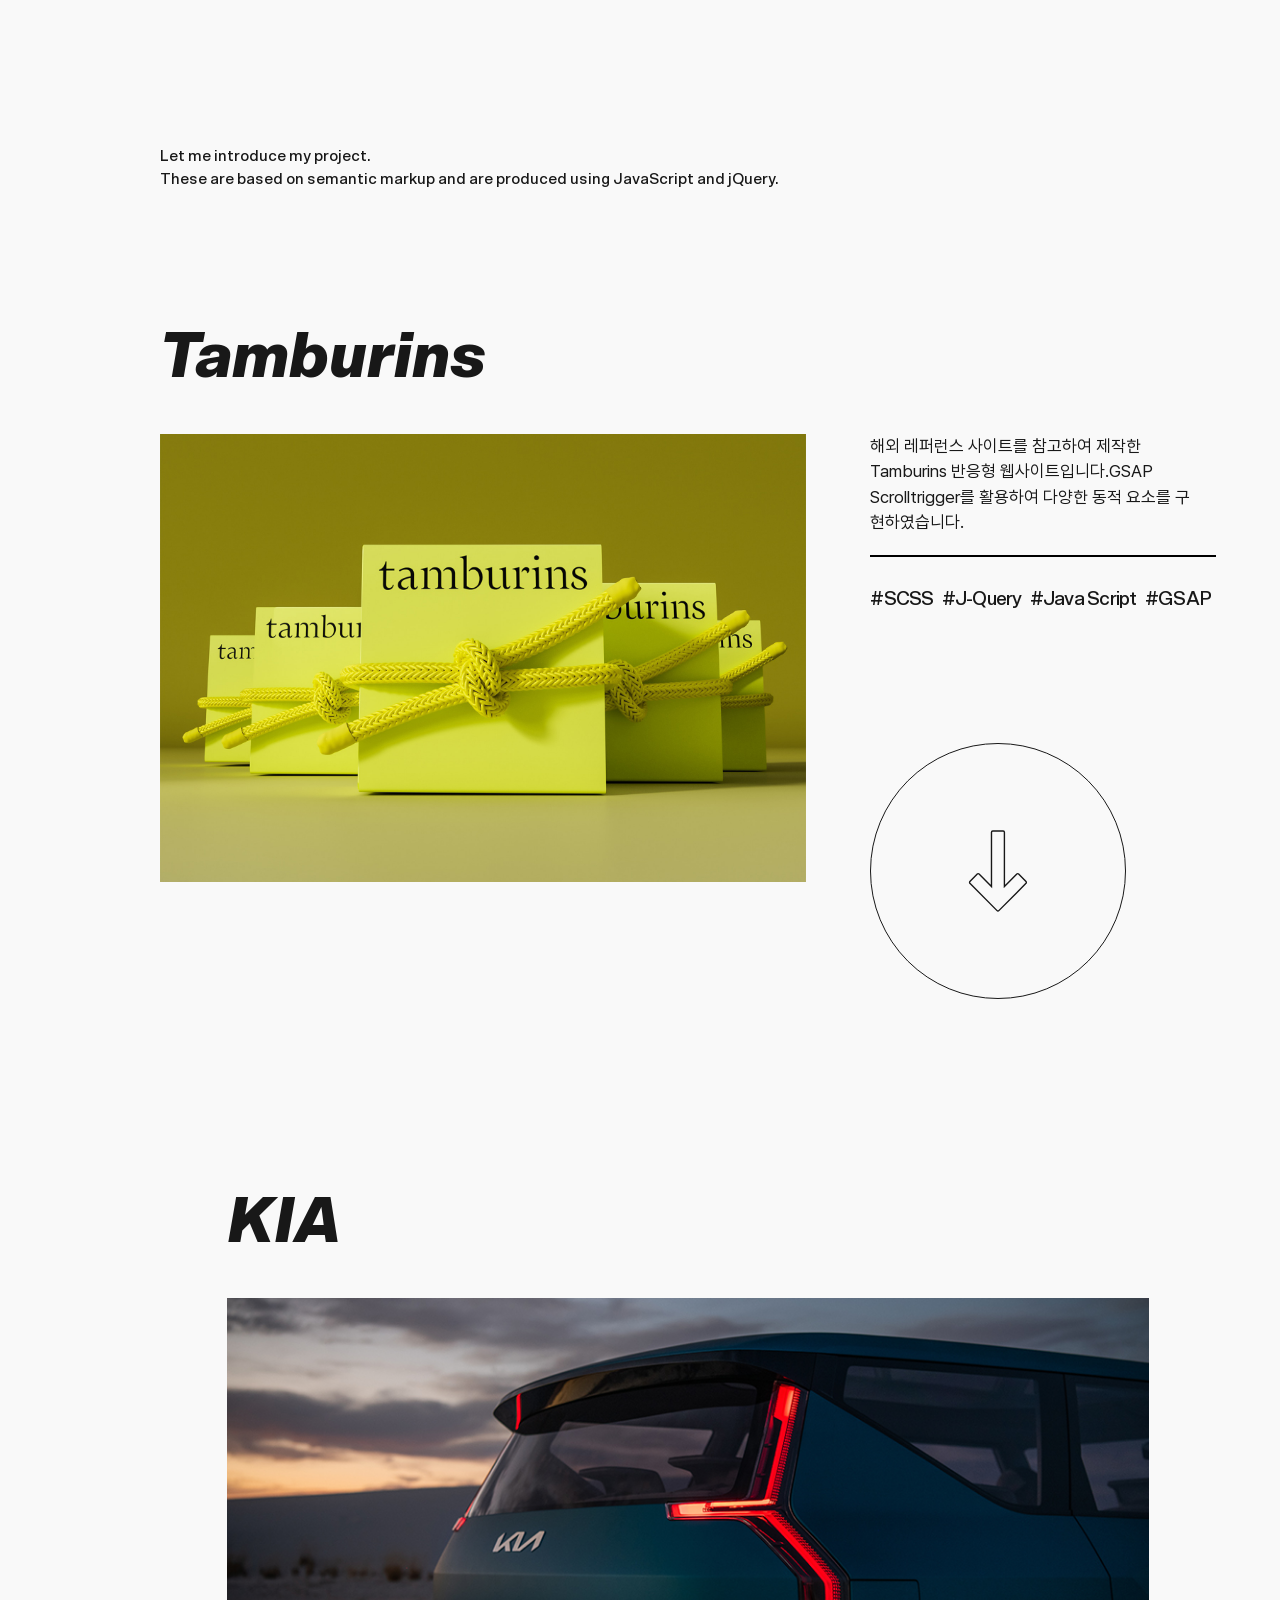
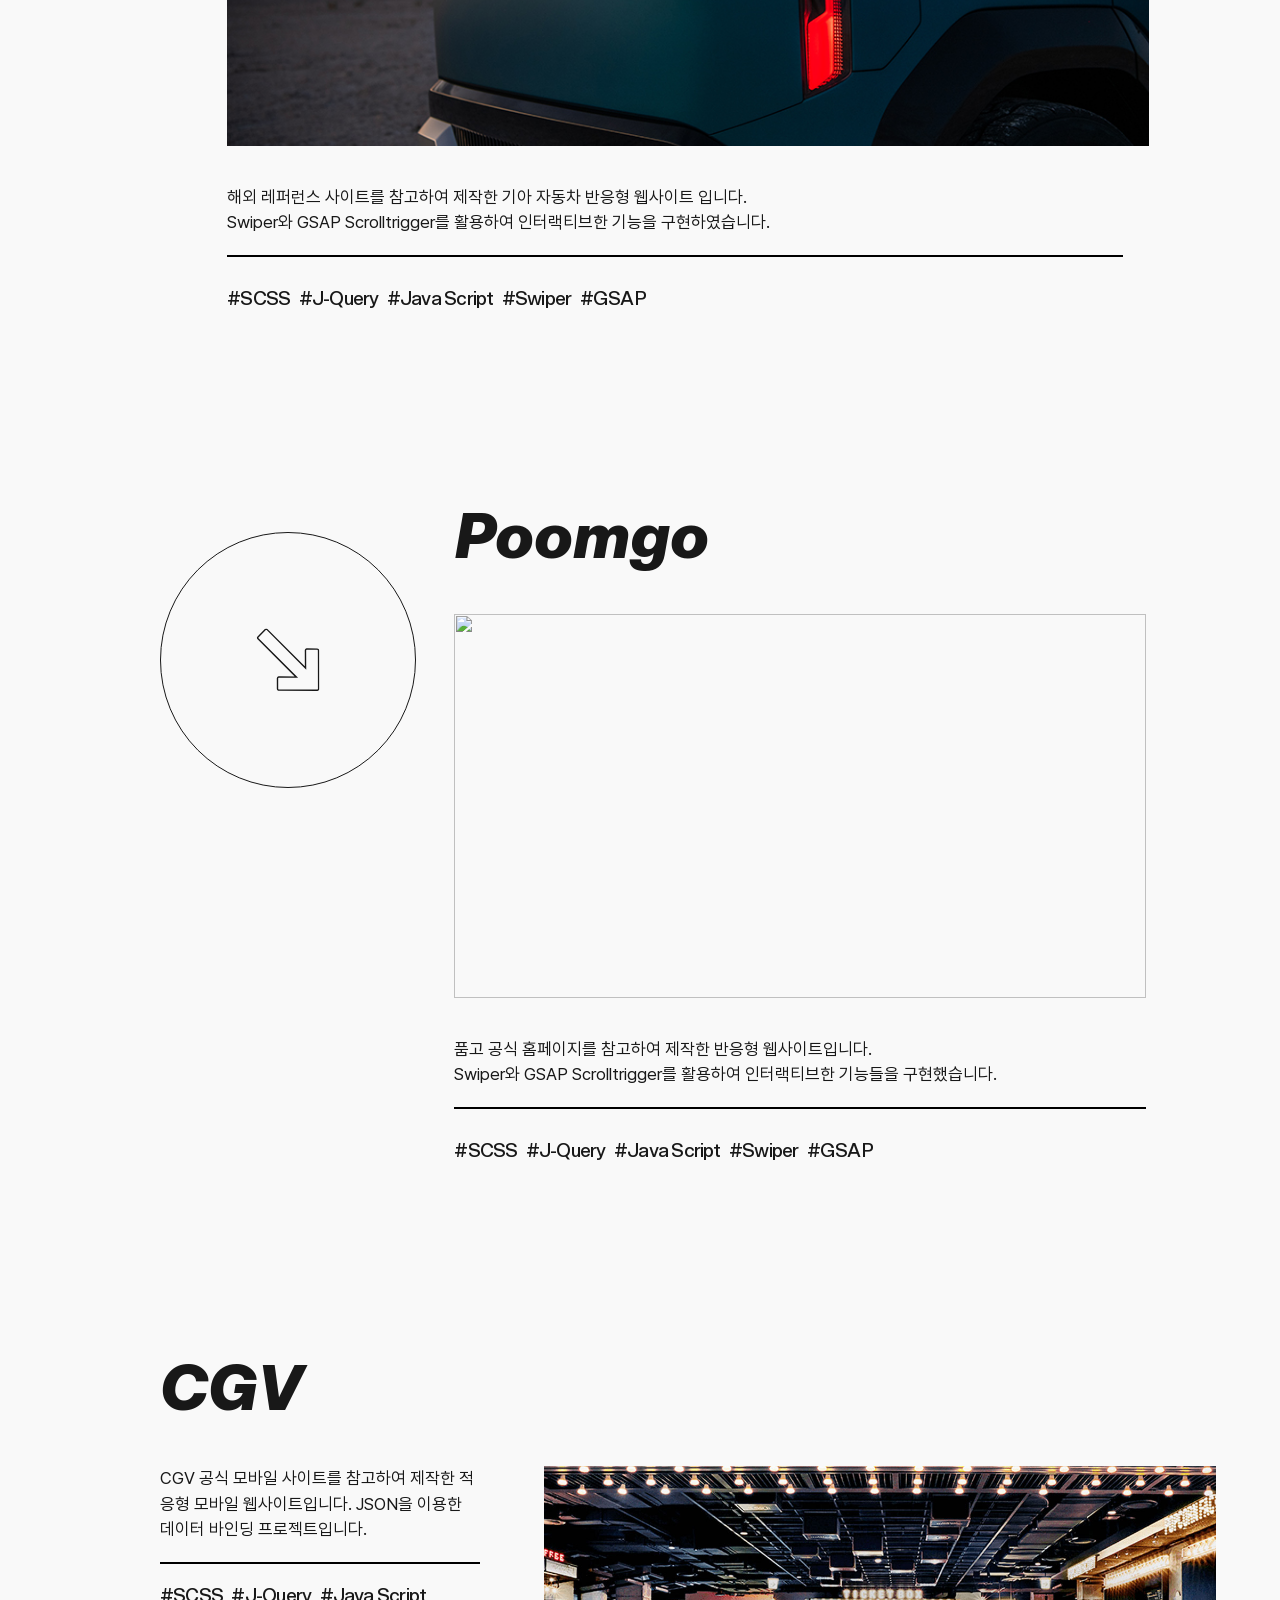
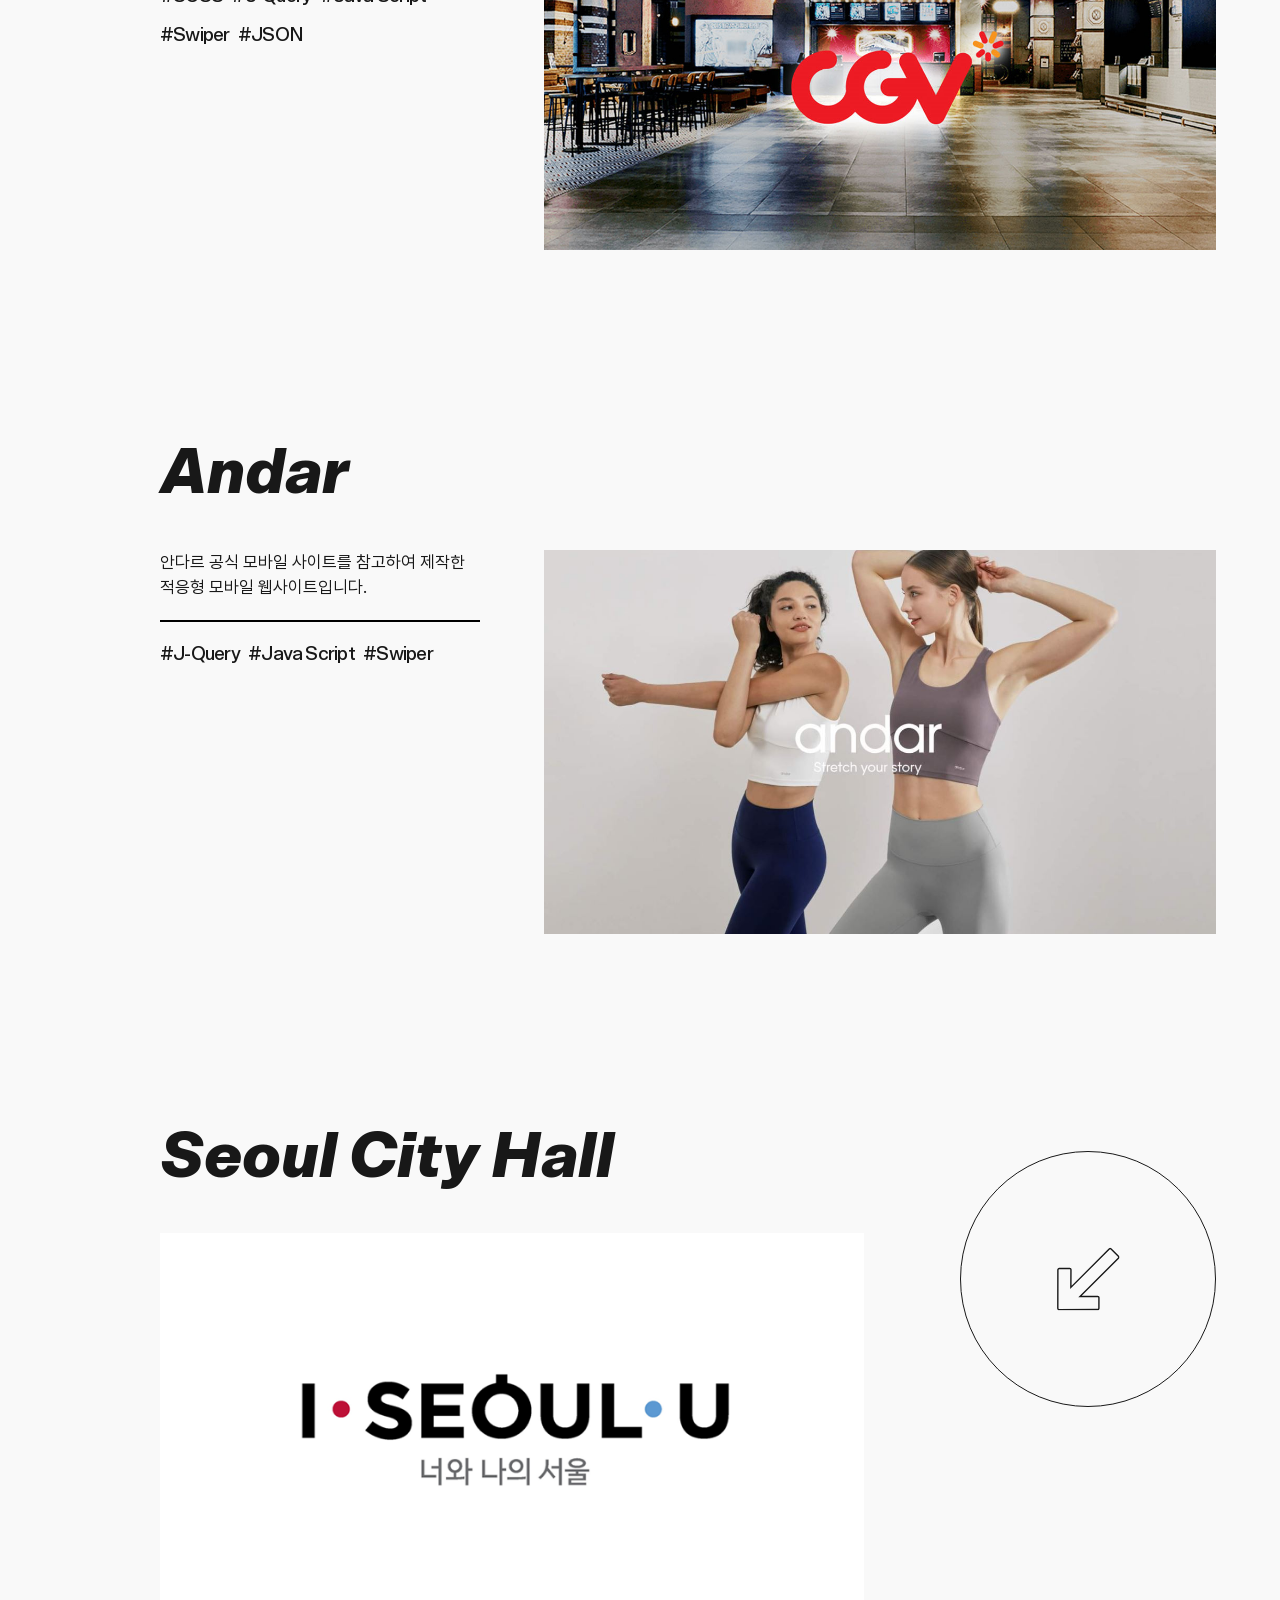
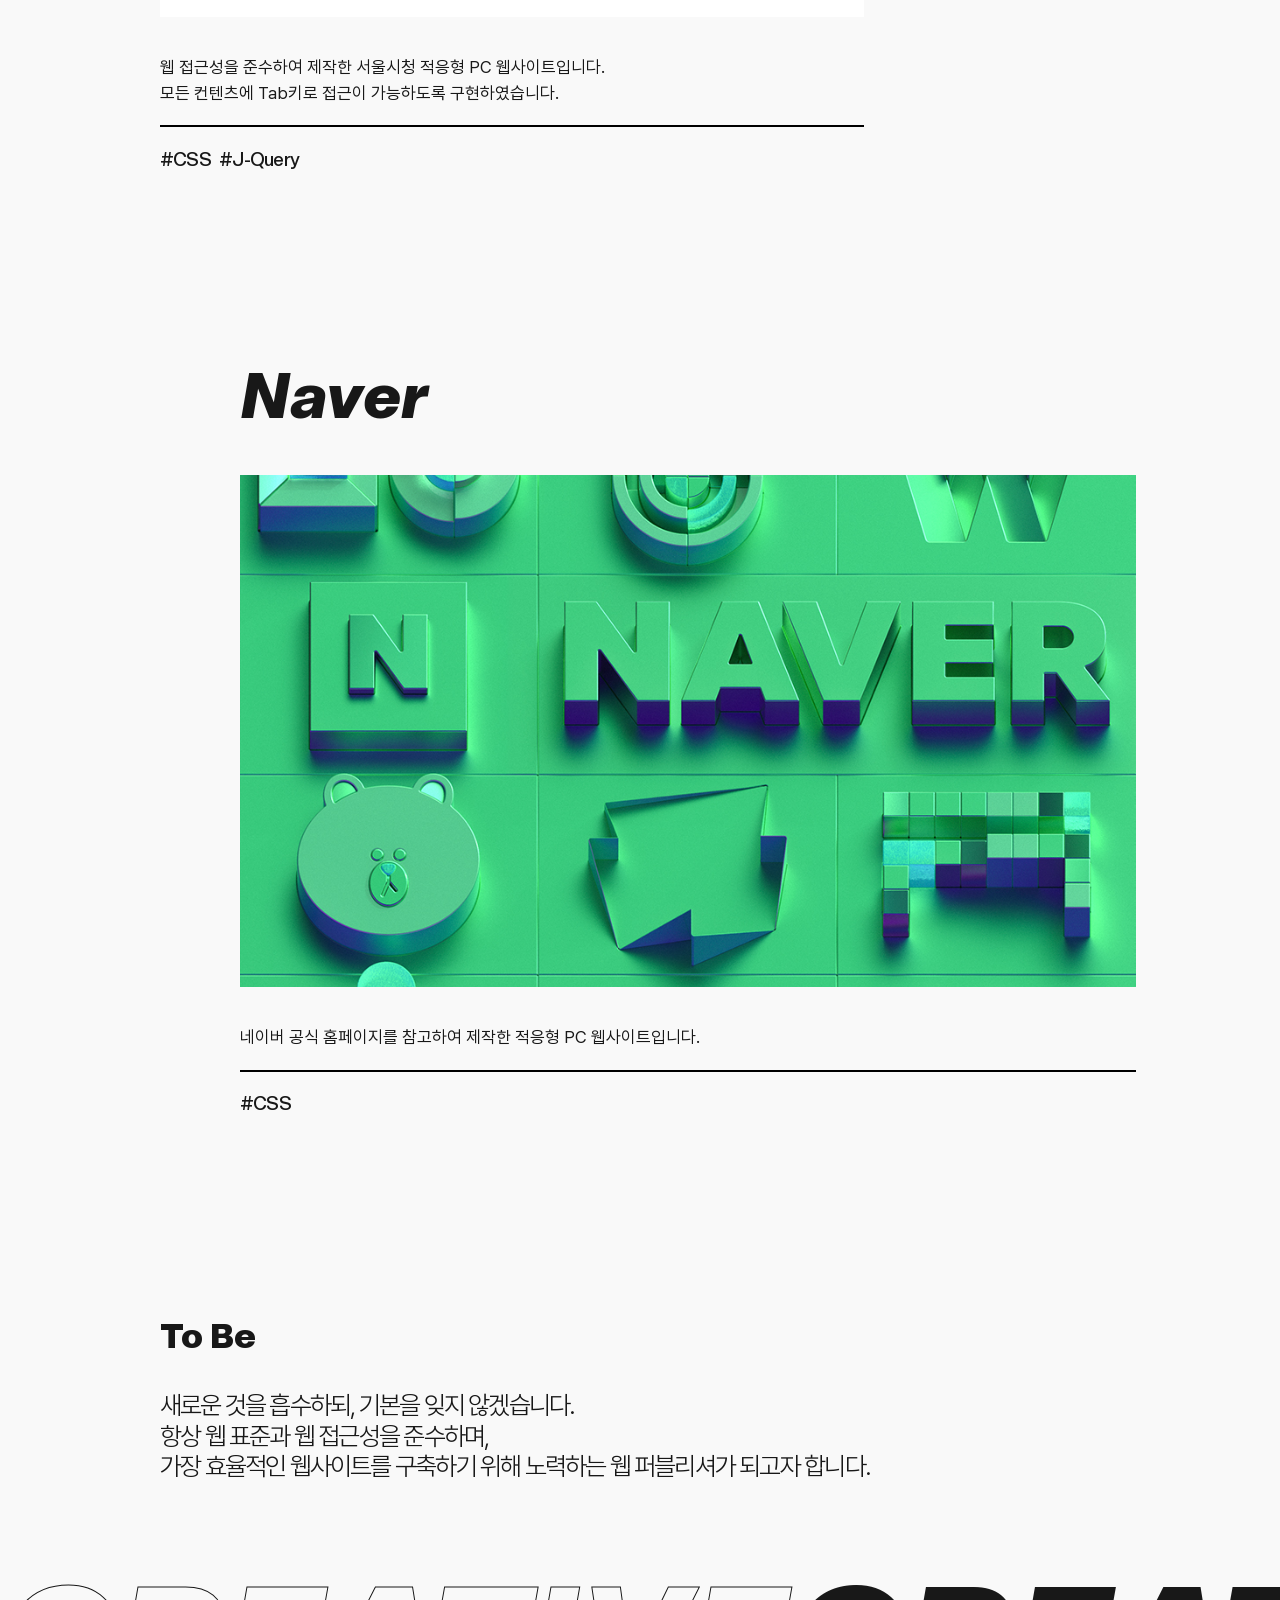
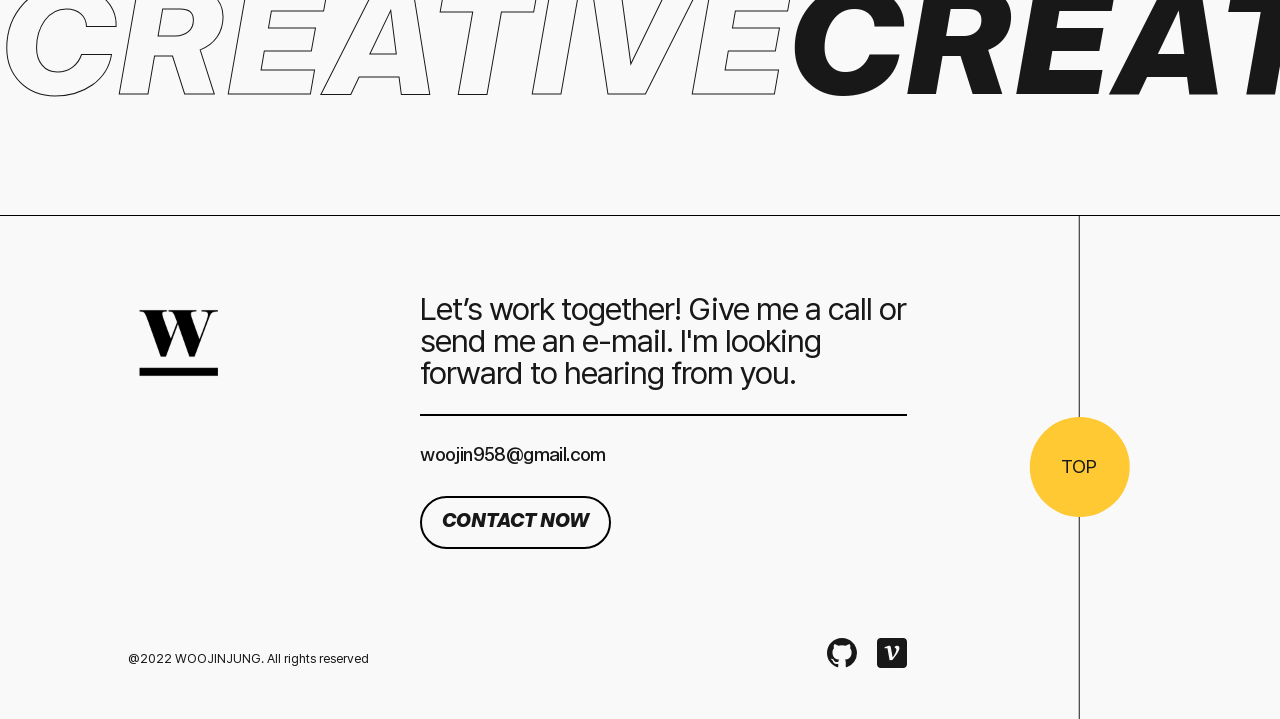
==== commit 9b8e3c7b: "수정" ====
--- a/index.html
+++ b/index.html
@@ -15,16 +15,20 @@
     <header class="header">
         <div class="header-wrap">
             <h1 class="logo"><a href="#"><img src="./assets/img/logo.png" alt=""><span class="blind">로고</span></a></h1>
-            <a href="#" class="btn-menu"><i class="bi bi-list"></i><span class="blind">메뉴 열림</span></a>
+            <a href="#" class="btn-menu">
+                <span class="line line1"></span>
+                <span class="line line2"></span>
+                <span class="line line3"></span>
+                <span class="blind">메뉴 열림</span></a>
         </div>
         <div class="side-menu">
             <div class="side-wrap">
                 <div class="menu-left">
                     <nav class="gnb-area">
-                        <ul class="gnb-list">
-                            <li class="gnb-item"><a href="#"><span>about</span></a></li>
-                            <li class="gnb-item"><a href="#"><span>work</span></a></li>
-                            <li class="gnb-item"><a href="#"><span>contact</span></a></li>
+                        <ul class="gnb-list" id="#nav">
+                            <li class="gnb-item"><a href="#about"><span>about</span></a></li>
+                            <li class="gnb-item"><a href="#work"><span>work</span></a></li>
+                            <li class="gnb-item"><a href="#contact"><span>contact</span></a></li>
                         </ul>
                     </nav>
                     <ul class="sns-list">
@@ -49,7 +53,7 @@
     </header>
 
     <main class="container">
-        <section class="sc-about">
+        <section class="sc-about" id="about">
             <div class="txt-box">
                 <h1 class="intro">
                     <p class="txt"><span>끊임없이 탐구하<i class="pc">며 배우</i>는,</span></p>
@@ -57,7 +61,7 @@
                 </h1>
                 <p class="sub-txt"><span>I want to be a web publisher who learns passionately,<br>but knows the importance of basics. </span></p>
             </div>
-            <div class="main-visual"><img src="./assets/img/bg.jpg" alt="메인이미지"></div>
+            <div class="main-visual"><img src="./assets/img/intro.jpg" alt="메인이미지"></div>
         </section>
         <div class="text-scroll scroll01">
             <div class="row row1">
@@ -69,8 +73,8 @@
                 <div class="line"><em>POSITIVE</em>POSITIVE<em>POSITIVE</em>POSITIVE<em>POSITIVE</em>POSITIVE<em>POSITIVE</em>POSITIVE<em>POSITIVE</em>POSITIVE<em>POSITIVE</em></div>
             </div>
         </div>
-        <section class="sc-work">
-            <h2 class="headline">LET’S MAKE YOUR BRAND SUPER CREATIVE AND SUPER ENGAGING</h2>
+        <section class="sc-work" id="work">
+            <h2 class="headline">Let me introduce my project.<br>These are based on semantic markup and are produced using JavaScript and jQuery.</h2>
             <ul class="project-list">
                 <li class="project-item i01">
                     <h3 class="project-name" data-name>Tamburins</h3>
@@ -86,7 +90,7 @@
                         </div>
                         <div class="column-right">
                             <div class="txt-box">
-                                <p class="work">해외 레퍼런스 사이트를 참고하여 제작한<br class="space-pc">Tamburins 반응형 웹사이트입니다.<br class="space-pc">GSAP Scrolltrigger를 활용하여<br class="space-pc">다양한 동적 요소를 구현하였습니다.</p>
+                                <p class="work">해외 레퍼런스 사이트를 참고하여 제작한 Tamburins 반응형 웹사이트입니다.<br class="space-tb">GSAP Scrolltrigger를 활용하여 다양한 동적 요소를 구현하였습니다.</p>
                                 <i class="line"></i>
                                 <p class="category">
                                     <span>#SCSS</span>
@@ -188,7 +192,7 @@
                         </div>
                         <div class="column-right">
                             <div class="txt-box">
-                                <p class="work">CGV 공식 모바일 사이트를 참고하여 제작한 <br class="space-max"> 적응형 모바일 웹사이트입니다.</p>
+                                <p class="work">CGV 공식 모바일 사이트를 참고하여 제작한 <br class="space-max"> 적응형 모바일 웹사이트입니다. JSON을 이용한 데이터 바인딩 프로젝트입니다. </p>
                                 <i class="line"></i>
                                 <p class="category">
                                     <span>#SCSS</span>
@@ -253,7 +257,7 @@
                         </div>
                         <div class="column-right">
                             <div class="txt-box">
-                                <p class="work">서울시청 공식 홈페이지를 참고하여 제작한 적응형 PC 웹사이트입니다.<br>웹 접근성을 준수하여 모든 컨텐츠가 Tab키로 이동이 가능하도록 구현하였습니다.</p>
+                                <p class="work">웹 접근성을 준수하여 제작한 서울시청 적응형 PC 웹사이트입니다.<br>모든 컨텐츠에 Tab키로 접근이 가능하도록 구현하였습니다.</p>
                                 <i class="line"></i>
                                 <p class="category">
                                     <span>#CSS</span>
@@ -292,7 +296,7 @@
             <div>
                 <h2 class="title">To Be</h2>
             </div>
-            <p class="content">Lorem ipsum dolor sit amet consectetur adipisicing elit. Repudiandae distinctio pariatur ipsa molestiae dolor consequuntur tempore</p>
+            <p class="content">새로운 것을 흡수하되, 기본을 잊지 않겠습니다. <br>항상 웹 표준과 웹 접근성을 준수하며,<br>가장 효율적인 웹사이트를 구축하기 위해 노력하는 웹 퍼블리셔가 되고자 합니다.  </p>
         </section>
         <div class="text-scroll">
             <div class="row">
@@ -302,7 +306,7 @@
         </div>
     </main>
 
-    <footer class="footer">
+    <footer class="footer" id="contact">
         <div class="wrap">
             <div class="column-left">
                 <h3 class="f-logo"><a href="#"><img src="./assets/img/logo.png" alt=""><span class="blind">하단 로고</span></a></h3>
@@ -310,7 +314,7 @@
             </div>
             <div class="column-right">
                 <div class="txt-box">
-                    <p>Let’s work together and  create something beautiful. Give us a call or send us an e-mail.</p>
+                    <p>Let’s work together! Give me a call or send me an e-mail. I'm looking forward to hearing from you.</p>
                     <span class="email-addr">woojin958@gmail.com</span>
                     <button class="btn-contact">CONTACT NOW</button>
                 </div>
@@ -329,9 +333,8 @@
         </div>
         <div class="wrap-tablet">
             <div class="contact-area">
-                <h3 class="f-logo"><a href="#"><img src="./assets/img/logo.png" alt=""><span class="blind">하단 로고</span></a></h3>
                 <div class="txt-box">
-                    <p>Let’s work together and  create something beautiful. Give us a call or send us an e-mail.</p>
+                    <p>Let’s work together! Give me a call or send me an e-mail. I'm looking forward to hearing from you.</p>
                     <span class="email-addr">woojin958@gmail.com</span>
                     <button class="btn-contact">CONTACT NOW</button>
                 </div>
--- a/assets/css/style.css
+++ b/assets/css/style.css
@@ -184,14 +184,43 @@
   height: 100%;
 }
 .header .btn-menu {
-  display: block;
+  height: 18px;
+  width: 22px;
+  z-index: 2;
+  display: flex;
+  flex-direction: column;
+  justify-content: space-between;
   position: absolute;
   left: 50%;
   top: 50%;
   transform: translate(-50%, -50%);
 }
-.header .btn-menu i {
-  font-size: 40px;
+.header .btn-menu .line {
+  display: block;
+  height: 3px;
+  width: 100%;
+  border-radius: 5px;
+  background: #0e2431;
+}
+.header .btn-menu .line.line1 {
+  transform-origin: 0% 0%;
+  transition: transform 0.4s ease-in-out;
+}
+.header .btn-menu .line.line2 {
+  transition: transform 0.2s ease-in-out;
+}
+.header .btn-menu .line.line3 {
+  transform-origin: 0% 100%;
+  transition: transform 0.4s ease-in-out;
+}
+.header .btn-menu .line.active.line1 {
+  transform: rotate(45deg);
+}
+.header .btn-menu .line.active.line2 {
+  transform: scaleY(0);
+}
+.header .btn-menu .line.active.line3 {
+  transform: rotate(-45deg);
 }
 
 .side-menu {
@@ -272,6 +301,8 @@
   font-size: 4vw;
   font-weight: 600;
   line-height: 1;
+  color: rgba(43, 43, 43, 0.414);
+  transition: color 0.3s;
 }
 @media (min-width: 767px) and (max-width: 1023px) {
   .side-menu .gnb-item a {
@@ -282,6 +313,28 @@
   .side-menu .gnb-item a {
     font-size: 8vw;
   }
+}
+.side-menu .gnb-item a span {
+  display: inline-block;
+  position: relative;
+}
+.side-menu .gnb-item a span::after {
+  content: "";
+  display: inline-block;
+  height: 5px;
+  width: 0%;
+  position: absolute;
+  left: 0;
+  bottom: 0;
+  transform-origin: 100% 50%;
+  background: rgb(255, 201, 52);
+  transition: 0.3s ease-in-out;
+}
+.side-menu .gnb-item a:hover {
+  color: #181818;
+}
+.side-menu .gnb-item a:hover span::after {
+  width: 100%;
 }
 .side-menu .sns-list {
   display: flex;
@@ -458,12 +511,6 @@
   width: 100px;
   height: 100px;
 }
-@media (max-width: 767px) {
-  .footer .f-logo {
-    width: 70px;
-    height: 70px;
-  }
-}
 .footer .f-logo a {
   display: block;
   height: 100%;
@@ -511,6 +558,12 @@
 }
 .footer .column-right .sns-item:not(:first-child) {
   margin-left: 20px;
+}
+.footer .column-right .sns-item a {
+  transition: color 0.3s;
+}
+.footer .column-right .sns-item a:hover {
+  color: rgba(13, 13, 13, 0.371);
 }
 .footer .border {
   width: 250px;
@@ -549,8 +602,8 @@
   height: 100px;
   background: rgb(255, 201, 52);
   border-radius: 50%;
-  font-size: 2vw;
-  font-weight: 600;
+  font-size: 1.5vw;
+  font-weight: 400;
   text-align: center;
   line-height: 100px;
 }
@@ -599,11 +652,20 @@
   margin-left: 15px;
 }
 .footer .wrap-tablet .f-bottom .sns-item svg {
-  width: 20px;
-  height: 20px;
-}
-.footer .wrap-tablet .f-bottom .sns-item:hover {
-  color: #999;
+  width: 30px;
+  height: 30px;
+}
+@media (max-width: 767px) {
+  .footer .wrap-tablet .f-bottom .sns-item svg {
+    width: 25px;
+    height: 25px;
+  }
+}
+.footer .wrap-tablet .f-bottom .sns-item a {
+  transition: color 0.3s;
+}
+.footer .wrap-tablet .f-bottom .sns-item a:hover {
+  color: rgba(13, 13, 13, 0.371);
 }
 .footer .wrap-tablet .f-bottom .copy {
   font-size: 12px;
@@ -801,11 +863,26 @@
   white-space: nowrap;
   color: #181818;
 }
+@media (min-width: 1023px) {
+  .text-scroll .row {
+    font-size: 12vw;
+  }
+}
+@media (min-width: 767px) and (max-width: 1023px) {
+  .text-scroll .row {
+    font-size: 15vw;
+  }
+}
+@media (max-width: 767px) {
+  .text-scroll .row {
+    font-size: 15vw;
+  }
+}
 .text-scroll .row .line {
   animation: moveLeft 60s linear infinite;
 }
 .text-scroll .row.row2 .line {
-  animation: moveLeft 30s linear infinite;
+  animation: moveLeft 40s linear infinite;
 }
 @keyframes moveLeft {
   0% {
@@ -841,7 +918,6 @@
 }
 .sc-work .headline {
   display: flex;
-  max-width: 30vw;
   margin: 50px 0 135px;
   font-weight: 500;
   font-size: 1.2vw;
@@ -925,6 +1001,11 @@
   .sc-work .project-item.i01 .thumb img {
     object-fit: cover;
     height: 100%;
+  }
+}
+@media (min-width: 1023px) {
+  .sc-work .project-item.i01 .work {
+    max-width: 25vw;
   }
 }
 .sc-work .project-item.i02 {
@@ -1410,11 +1491,12 @@
 }
 .sc-work .project-name {
   padding-bottom: 5px;
-  font-size: 3vw;
+  font-size: 5vw;
   font-weight: 500;
   font-style: italic;
   line-height: 1;
   letter-spacing: -1.2;
+  perspective: 400px;
 }
 @media (min-width: 767px) and (max-width: 1023px) {
   .sc-work .project-name {
@@ -1514,13 +1596,13 @@
 .sc-work .column-right {
   padding-left: 5vw;
 }
-@media (min-width: 767px) and (max-width: 1023px) {
-  .sc-work .txt-box .space-pc {
+@media (min-width: 1023px) {
+  .sc-work .txt-box .space-tb {
     display: none;
   }
 }
 @media (max-width: 767px) {
-  .sc-work .txt-box .space-pc {
+  .sc-work .txt-box .space-tb {
     display: none;
   }
 }
@@ -1555,7 +1637,7 @@
 }
 @media (max-width: 767px) {
   .sc-work .txt-box .work {
-    font-size: 2.5vw;
+    font-size: 3.8vw;
     font-weight: 400;
     letter-spacing: -0.03em;
   }
@@ -1578,7 +1660,7 @@
 }
 @media (max-width: 767px) {
   .sc-work .txt-box .category {
-    font-size: 2.5vw;
+    font-size: 4vw;
     font-weight: 600;
   }
 }
@@ -1604,6 +1686,11 @@
   height: 2px;
   margin: 1.5vw 0;
   display: block;
+}
+@media (max-width: 767px) {
+  .sc-work .txt-box i {
+    margin: 3vw 0;
+  }
 }
 .sc-work .btn-down {
   display: block;
@@ -1645,32 +1732,26 @@
   padding-right: 8vw;
 }
 .sc-outro .title {
-  font-size: 2vw;
+  font-size: clamp(20px, 3vw, 35px);
   font-weight: 600;
-  width: 6vw;
-  margin-bottom: 3vw;
-}
-@media (min-width: 1023px) {
-  .sc-outro .title {
-    font-size: 3vw;
-    width: 8.5vw;
-  }
-}
-.sc-outro .title::after {
-  content: "";
-  display: block;
-  background: #000;
-  width: auto;
-  height: 2px;
+  width: 20vw;
+  margin-bottom: 2vw;
 }
 .sc-outro .content {
-  font-size: 4vw;
-  line-height: 1;
+  font-size: 3vw;
+  line-height: 1.2;
   font-weight: 300;
+  letter-spacing: -0.07em;
   color: #181818;
 }
 @media (min-width: 1023px) {
   .sc-outro .content {
-    font-size: 3vw;
+    font-size: 2vw;
+  }
+}
+@media (max-width: 767px) {
+  .sc-outro .content {
+    font-size: 4vw;
+    max-width: 100vw;
   }
 }
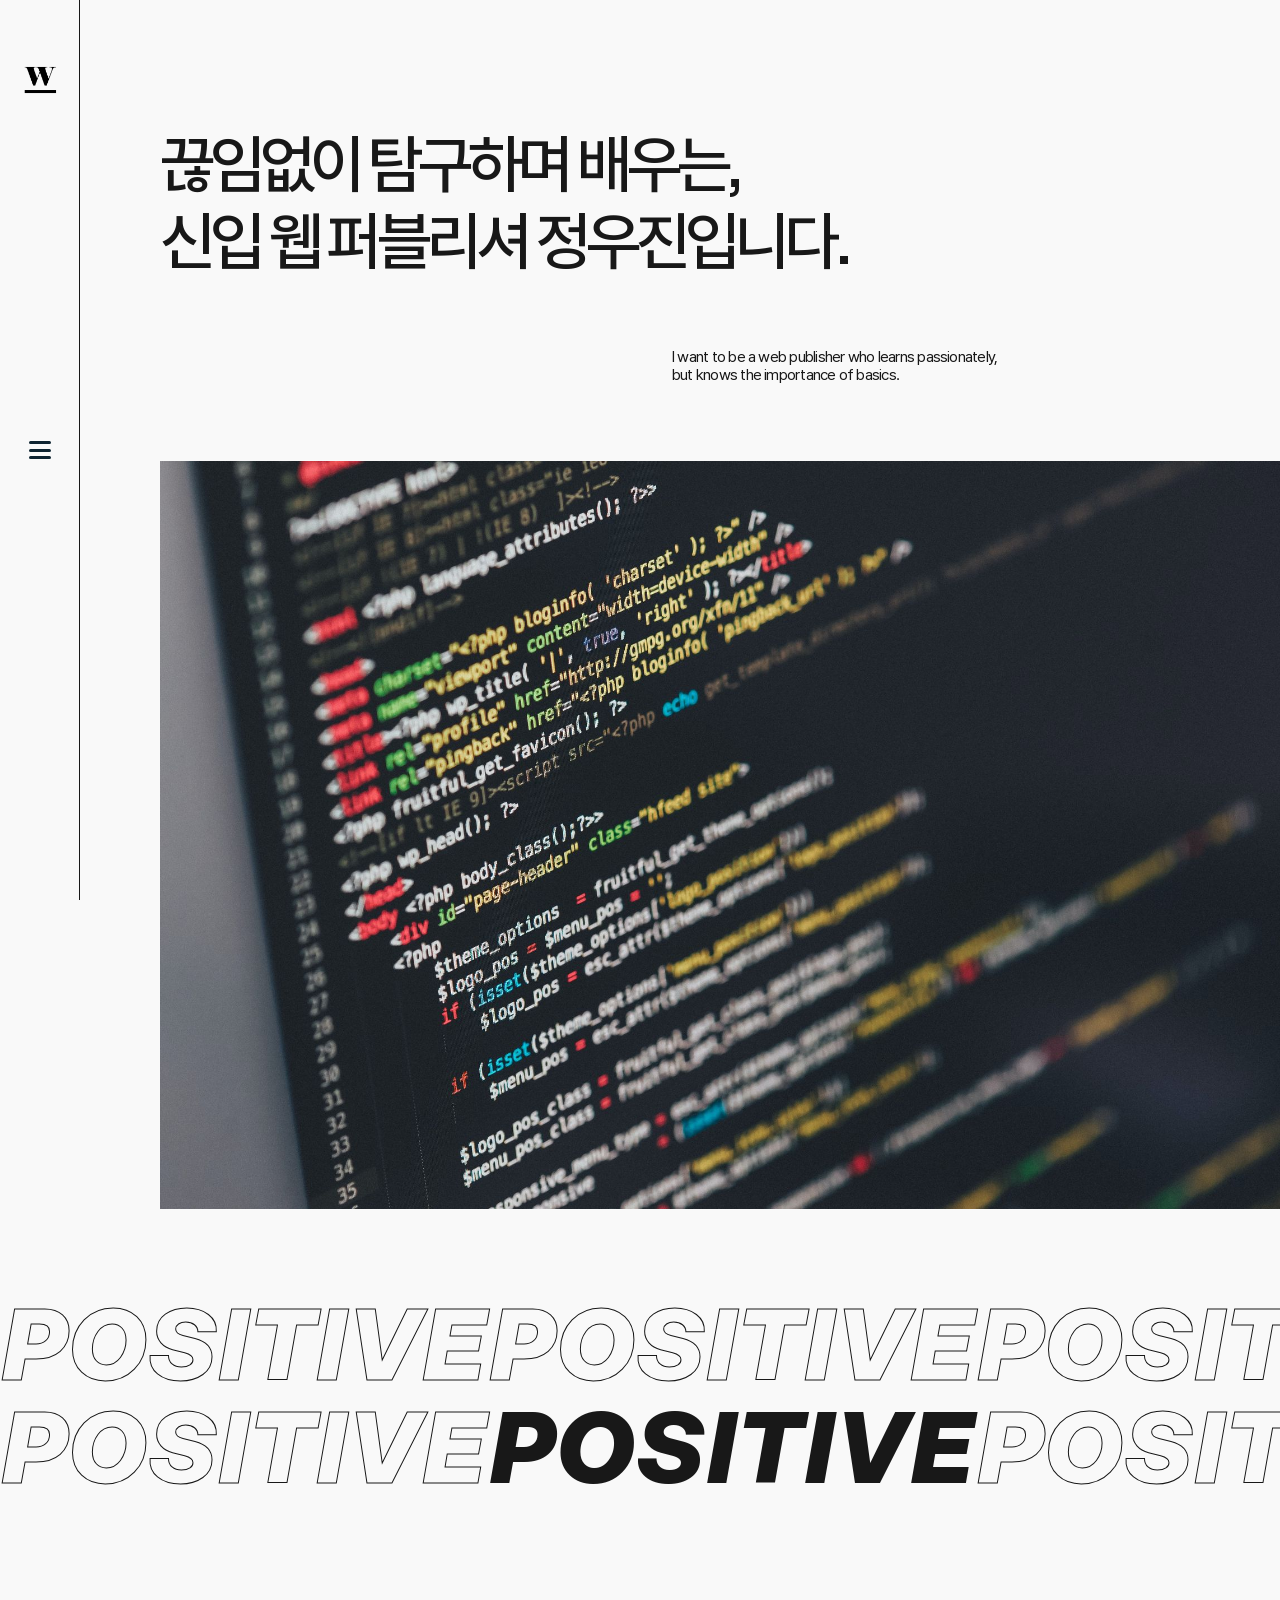
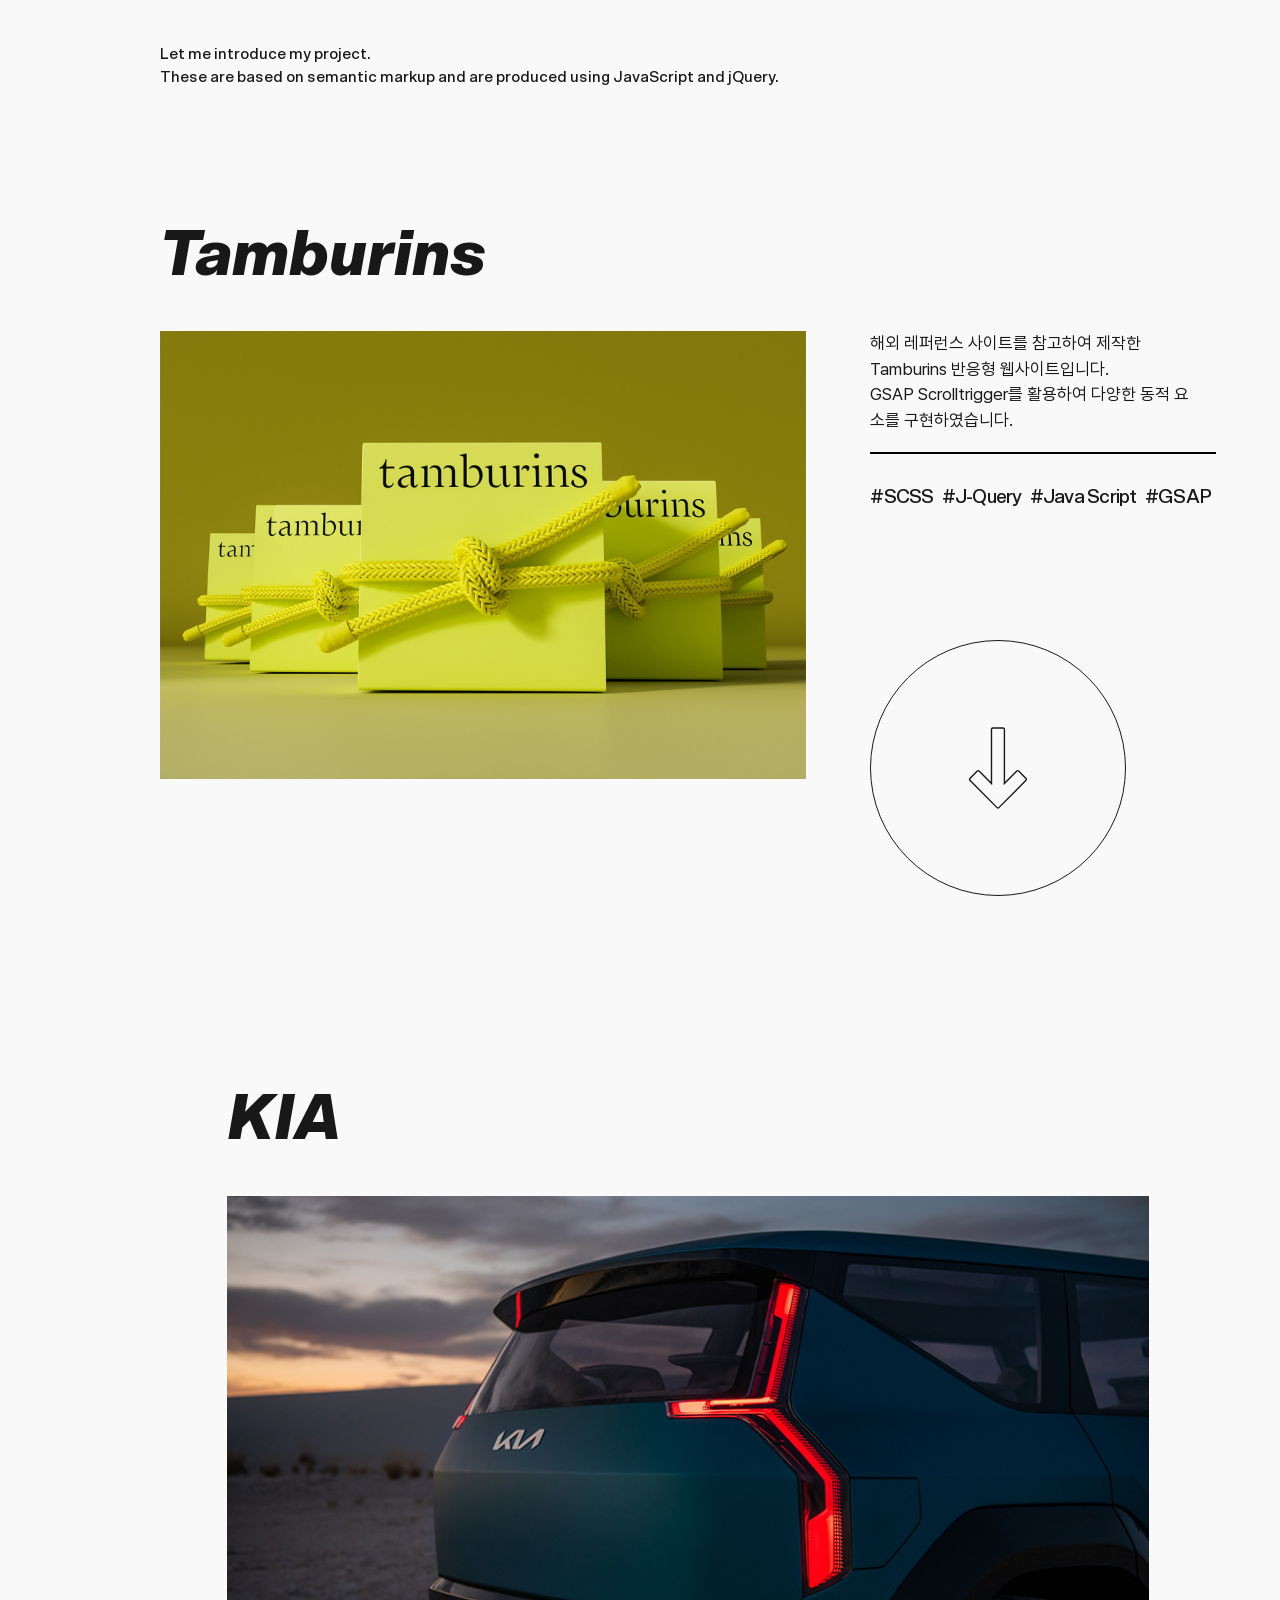
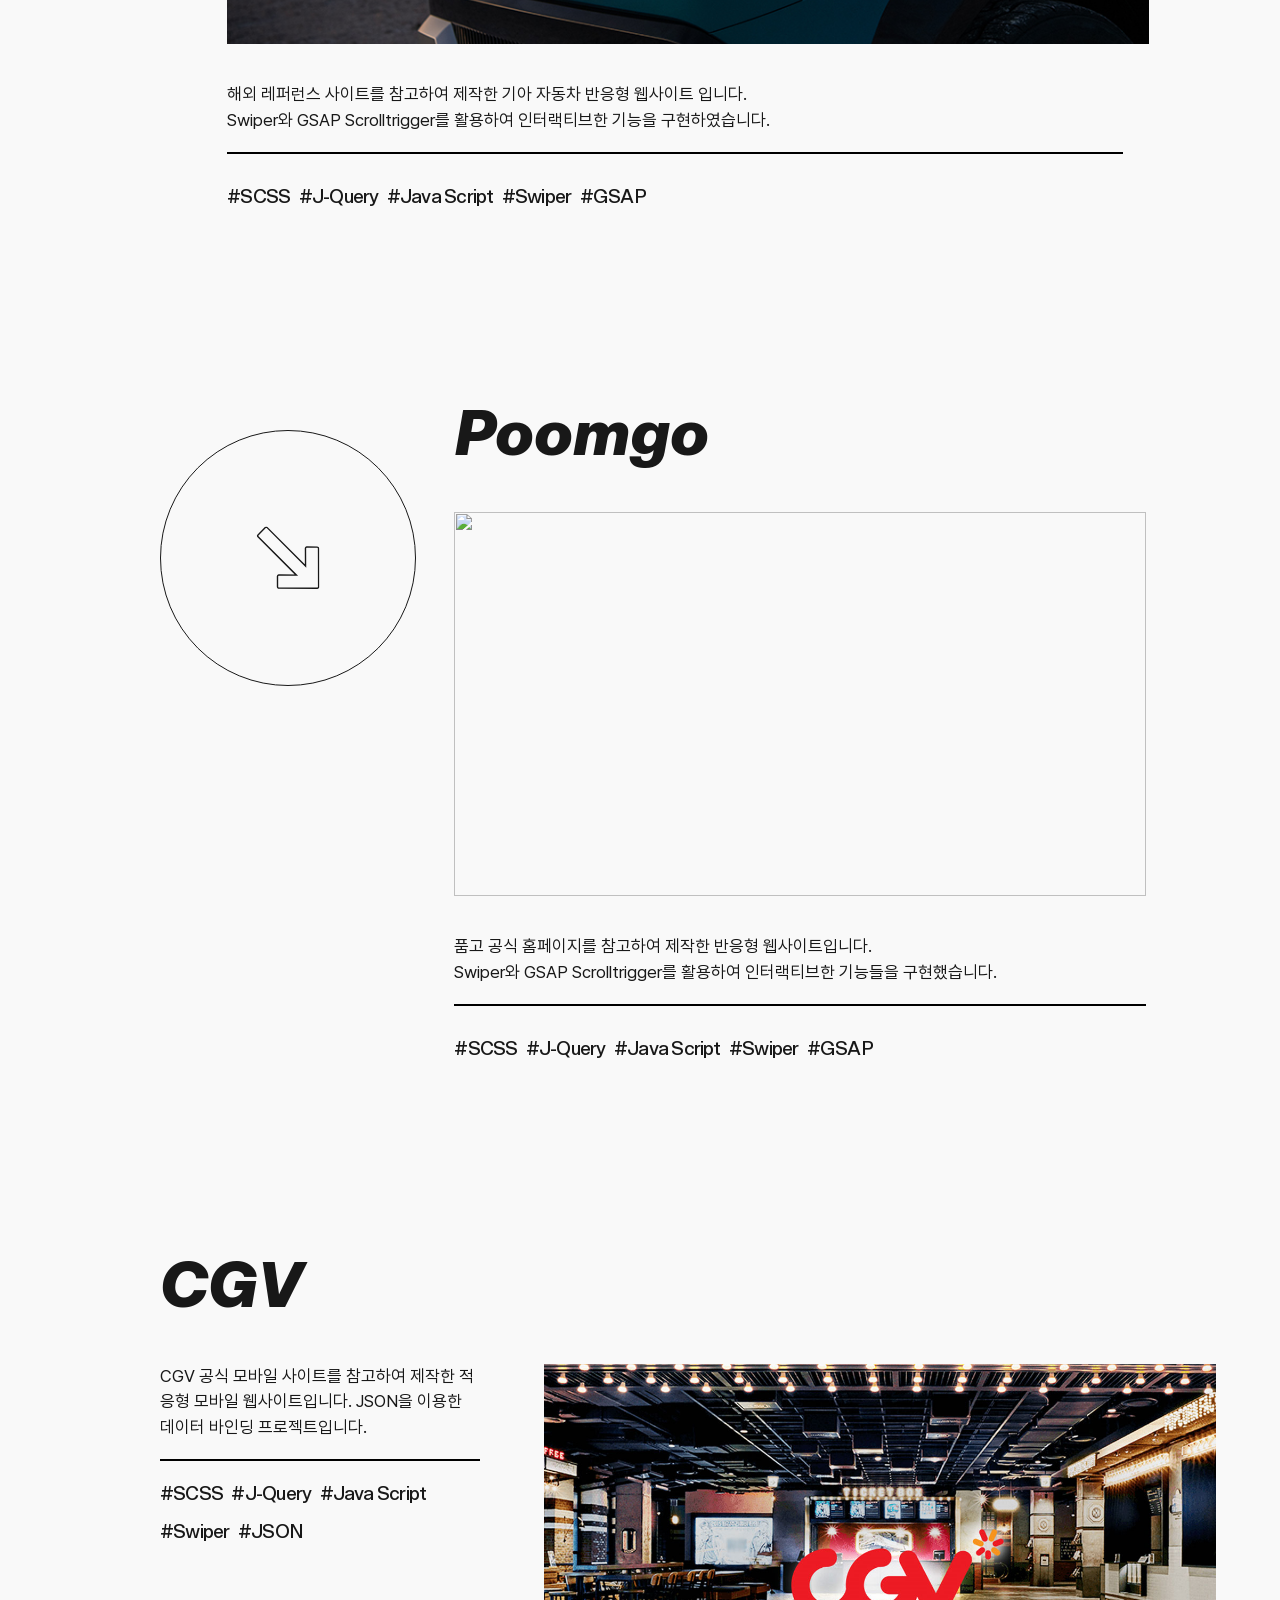
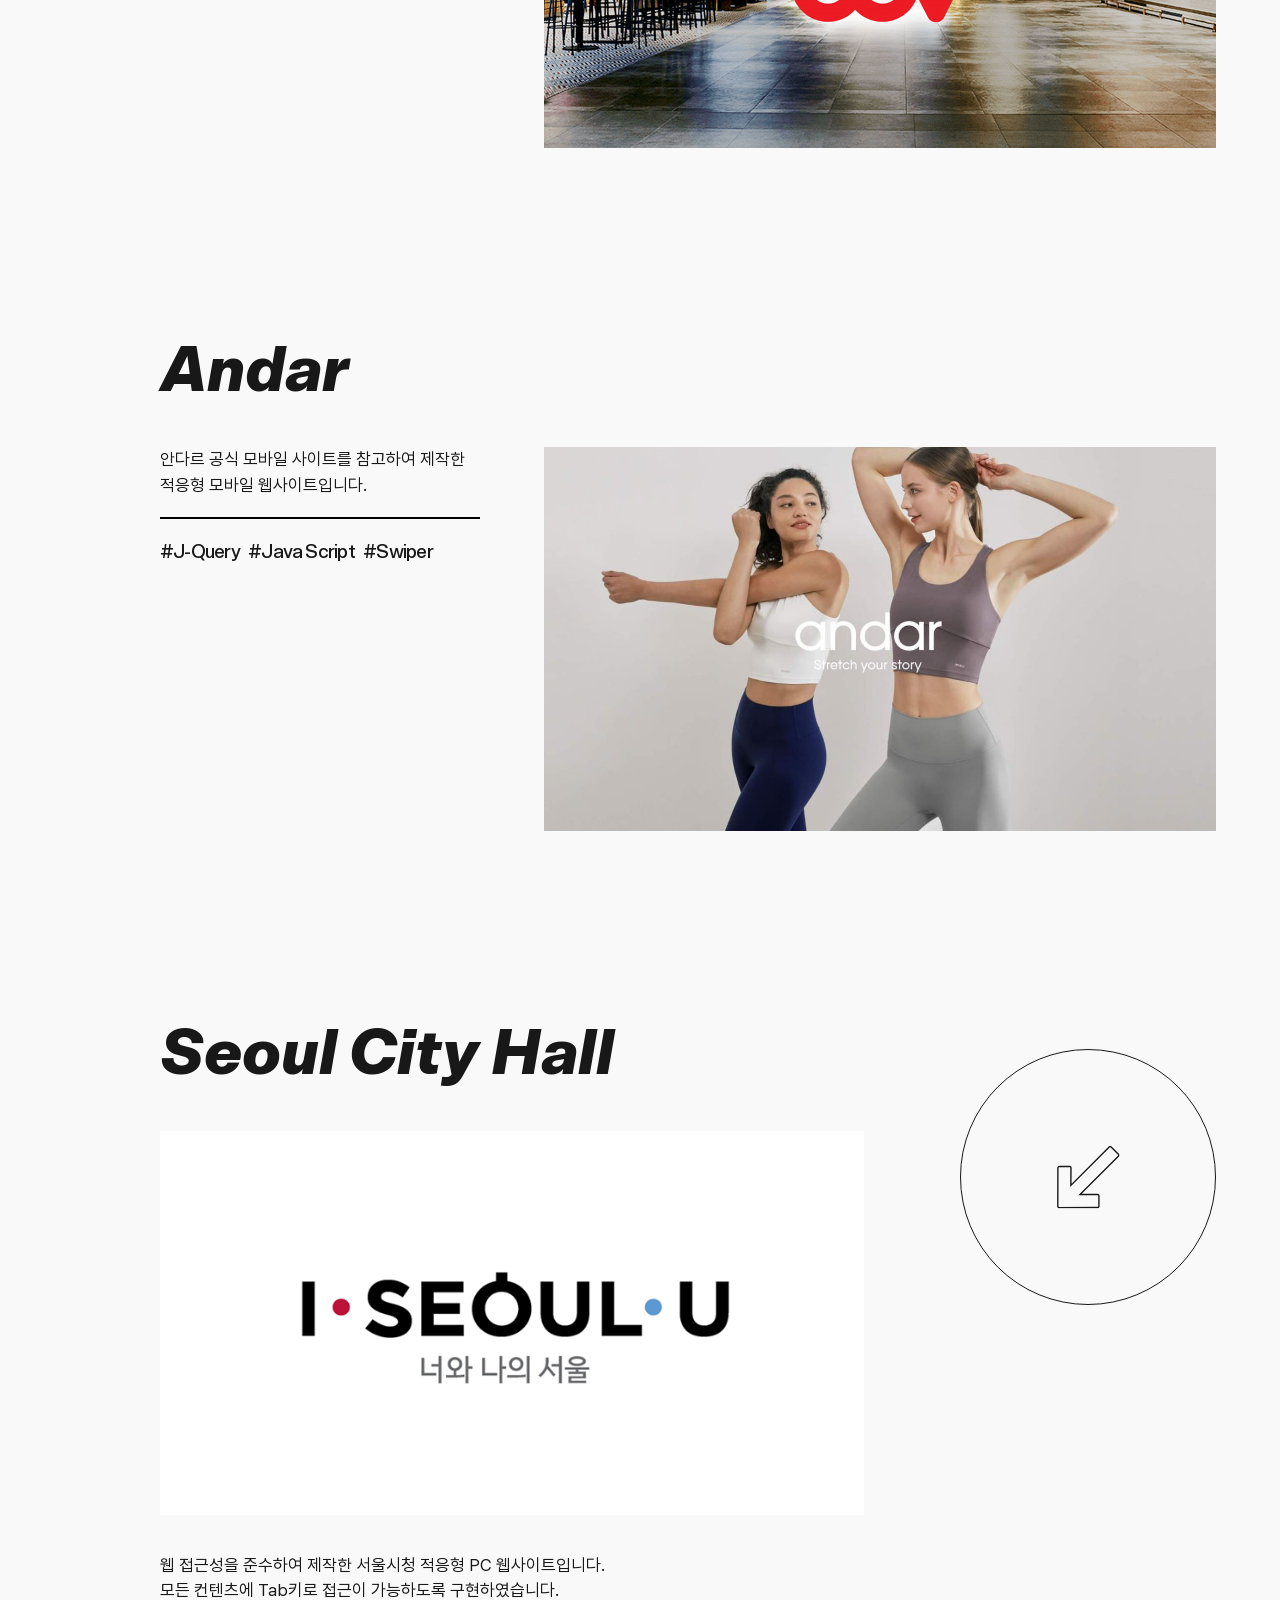
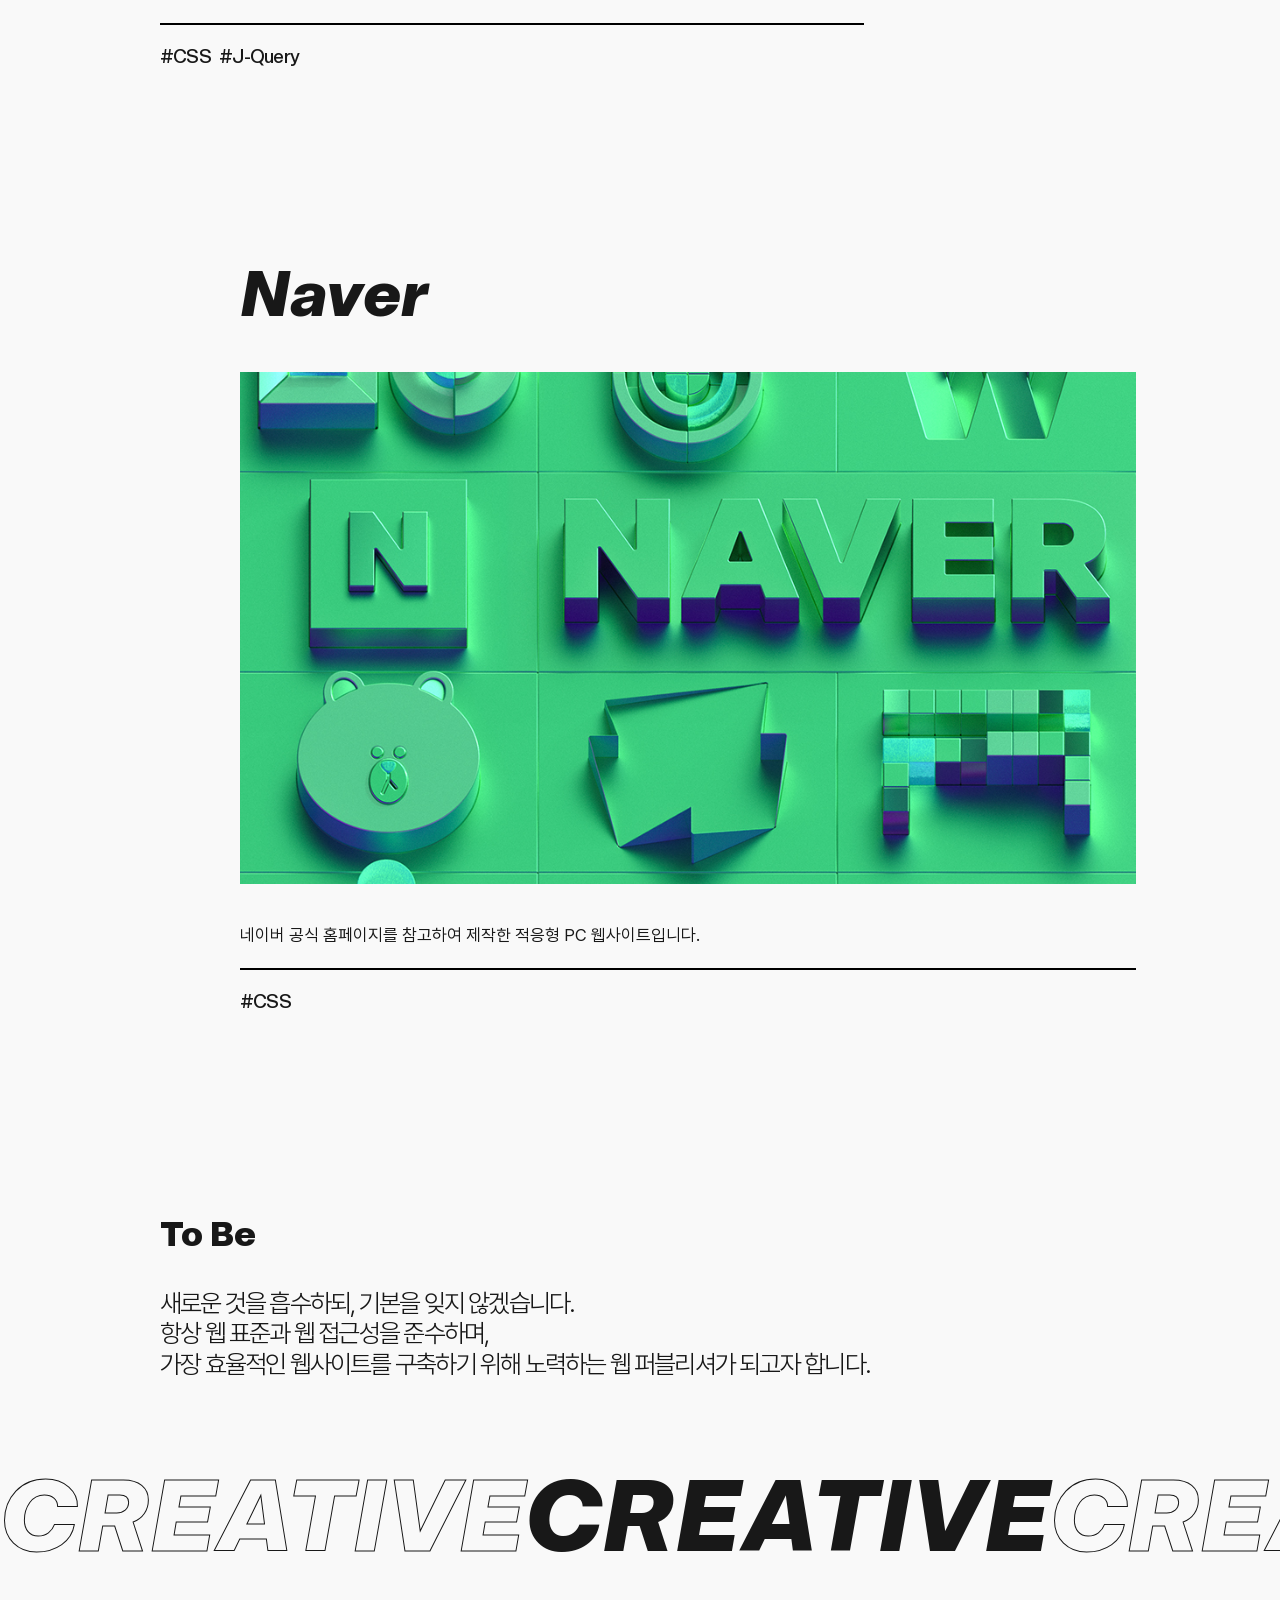
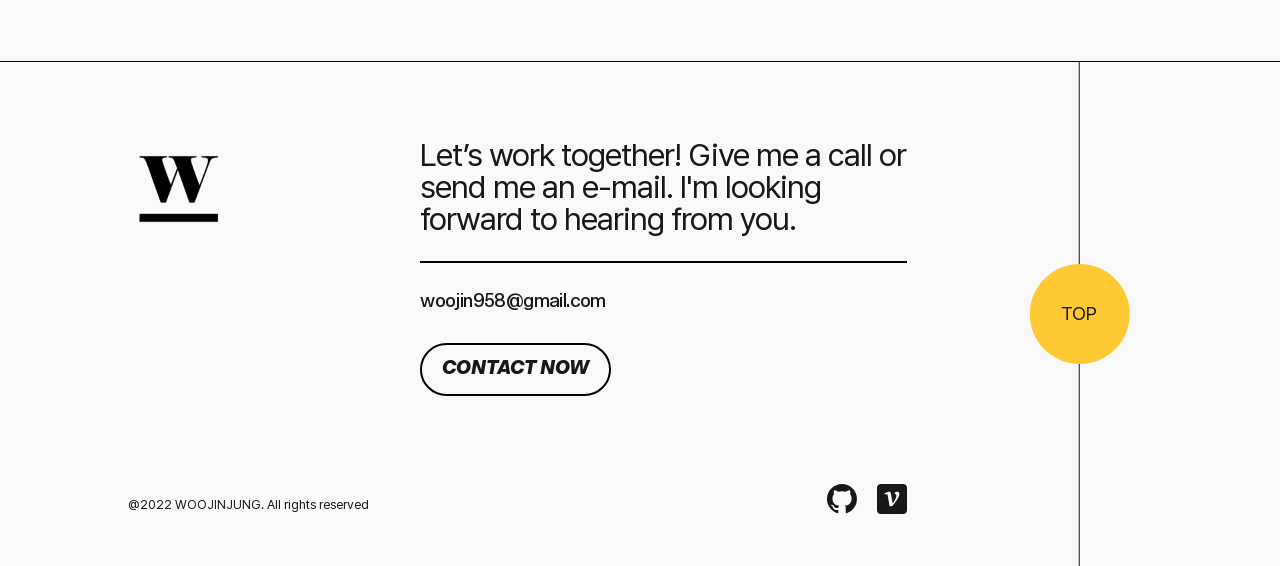
==== commit beb9795a: "수정" ====
--- a/index.html
+++ b/index.html
@@ -5,355 +5,355 @@
     <meta http-equiv="X-UA-Compatible" content="IE=edge">
     <meta name="viewport" content="width=device-width, initial-scale=1.0">
     <title>Woojin's PORTFOLIO</title>
+    <link rel="stylesheet" href="https://cdn.jsdelivr.net/npm/bootstrap-icons@1.9.1/font/bootstrap-icons.css">
     <link rel="stylesheet" href="./assets/css/style.css">
-    <link rel="stylesheet" href="https://cdn.jsdelivr.net/npm/bootstrap-icons@1.9.1/font/bootstrap-icons.css">
     <link rel="shortcut icon" href="./assets/img/favicon.png">
 </head>
 <body>
-    <div class="landing-page"></div>
+    <div class="page-load">
+        <div class="load-wrap"><span class="logo"><img src="./assets/img/logo.png" alt="로고"></span></div>
+    </div>
 
-    <header class="header">
-        <div class="header-wrap">
-            <h1 class="logo"><a href="#"><img src="./assets/img/logo.png" alt=""><span class="blind">로고</span></a></h1>
-            <a href="#" class="btn-menu">
-                <span class="line line1"></span>
-                <span class="line line2"></span>
-                <span class="line line3"></span>
-                <span class="blind">메뉴 열림</span></a>
-        </div>
-        <div class="side-menu">
-            <div class="side-wrap">
-                <div class="menu-left">
-                    <nav class="gnb-area">
-                        <ul class="gnb-list" id="#nav">
-                            <li class="gnb-item"><a href="#about"><span>about</span></a></li>
-                            <li class="gnb-item"><a href="#work"><span>work</span></a></li>
-                            <li class="gnb-item"><a href="#contact"><span>contact</span></a></li>
+    <div class="inner">
+        <header class="header">
+            <div class="header-wrap">
+                <h1 class="logo"><a href="#"><img src="./assets/img/logo.png" alt=""><span class="blind">로고</span></a></h1>
+                <a href="#" class="btn-menu">
+                    <span class="line line1"></span>
+                    <span class="line line2"></span>
+                    <span class="line line3"></span>
+                    <span class="blind">메뉴 열림</span></a>
+            </div>
+            <div class="side-menu">
+                <div class="side-wrap">
+                    <div class="menu-left">
+                        <nav class="gnb-area">
+                            <ul class="gnb-list" id="#nav">
+                                <li class="gnb-item"><a href="#about"><span>about</span></a></li>
+                                <li class="gnb-item"><a href="#work"><span>work</span></a></li>
+                                <li class="gnb-item"><a href="#contact"><span>contact</span></a></li>
+                            </ul>
+                        </nav>
+                        <ul class="sns-list">
+                            <li class="sns-item"><a href="https://github.com/9woody5" target="_blank" class="git"><svg xmlns="http://www.w3.org/2000/svg" width="30" height="30" fill="currentColor" class="bi bi-github" viewBox="0 0 16 16">
+                                <path d="M8 0C3.58 0 0 3.58 0 8c0 3.54 2.29 6.53 5.47 7.59.4.07.55-.17.55-.38 0-.19-.01-.82-.01-1.49-2.01.37-2.53-.49-2.69-.94-.09-.23-.48-.94-.82-1.13-.28-.15-.68-.52-.01-.53.63-.01 1.08.58 1.23.82.72 1.21 1.87.87 2.33.66.07-.52.28-.87.51-1.07-1.78-.2-3.64-.89-3.64-3.95 0-.87.31-1.59.82-2.15-.08-.2-.36-1.02.08-2.12 0 0 .67-.21 2.2.82.64-.18 1.32-.27 2-.27.68 0 1.36.09 2 .27 1.53-1.04 2.2-.82 2.2-.82.44 1.1.16 1.92.08 2.12.51.56.82 1.27.82 2.15 0 3.07-1.87 3.75-3.65 3.95.29.25.54.73.54 1.48 0 1.07-.01 1.93-.01 2.2 0 .21.15.46.55.38A8.012 8.012 0 0 0 16 8c0-4.42-3.58-8-8-8z"/>
+                              </svg><span class="blind">깃허브 바로가기</span></a></li>
+                            <li class="sns-item"><a href="https://velog.io/@jwooj" target="_blank" class="velog"><svg width="30" height="30" viewBox="0 0 192 192" fill="currentColor"><path fill-rule="evenodd" clip-rule="evenodd" d="M24 0H168C181.255 0 192 10.7451 192 24V168C192 181.255 181.255 192 168 192H24C10.7451 192 0 181.255 0 168V24C0 10.7451 10.7451 0 24 0ZM49 57.9199V65.48H67L80.6799 142.52L98.5 141.26C116.02 119.06 127.84 102.44 133.96 91.3999C140.2 80.24 143.32 70.9399 143.32 63.5C143.32 59.0601 142 55.7 139.36 53.4199C136.84 51.1399 133.66 50 129.82 50C122.62 50 116.62 53.0601 111.82 59.1799C116.5 62.3 119.68 64.8799 121.36 66.9199C123.16 68.8401 124.06 71.4199 124.06 74.6599C124.06 80.0601 122.44 86.1799 119.2 93.02C116.08 99.8601 112.66 105.92 108.94 111.2C106.54 114.56 103.48 118.7 99.76 123.62L88.0601 57.2C87.1001 52.3999 84.1001 50 79.0601 50C76.78 50 72.3999 50.96 65.9199 52.8799C59.4399 54.6799 53.8 56.3601 49 57.9199Z" fill="currentColor"></path></svg><span class="blind">벨로그 바로가기</span></a></li>
                         </ul>
-                    </nav>
+                    </div>
+                    <div class="menu-right">
+                        <a href="#" class="circle"><span>Let's work<br>together</span><span class="blind">dfdfds</span></a>
+                        <div class="text-scroll">
+                            <div class="row">
+                                <div class="line">Contact Me Contact Me Contact Me Contact Me Contact Me</div>
+                                <div class="line">Contact Me Contact Me Contact Me Contact Me Contact Me</div>
+                            </div>
+                        </div>
+                        <p class="email">woojin958@gmail.com</p>
+                    </div>
+                </div>
+            </div>
+        </header>
+        <main class="container">
+            <section class="sc-about" id="about">
+                <div class="txt-box">
+                    <h1 class="intro">
+                        <p class="txt"><span>끊임없이 탐구하<i class="pc">며 배우</i>는,</span></p>
+                        <p class="txt"><span>신입 웹 퍼블리셔 <br class="space-mb"> 정우진입니다.</span></p>
+                    </h1>
+                    <p class="sub-txt"><span>I want to be a web publisher who learns passionately,<br>but knows the importance of basics. </span></p>
+                </div>
+                <div class="main-visual"><img src="./assets/img/intro.jpg" alt="메인이미지"></div>
+            </section>
+            <div class="text-scroll scroll01">
+                <div class="row row1">
+                    <div class="line"><em>POSITIVE</em><em>POSITIVE</em><em>POSITIVE</em>POSITIVE<em>POSITIVE</em><em>POSITIVE</em><em>POSITIVE</em><em>POSITIVE</em><em>POSITIVE</em>POSITIVE<em>POSITIVE</em><em>POSITIVE</em><em>POSITIVE</em></div>
+                    <div class="line"><em>POSITIVE</em><em>POSITIVE</em><em>POSITIVE</em>POSITIVE<em>POSITIVE</em>POSITIVE<em>POSITIVE</em>POSITIVE<em>POSITIVE</em>POSITIVE<em>POSITIVE</em>POSITIVE<em>POSITIVE</em></div>
+                </div>
+                <div class="row row2">
+                    <div class="line"><em>POSITIVE</em>POSITIVE<em>POSITIVE</em><em>POSITIVE</em><em>POSITIVE</em><em>POSITIVE</em>POSITIVE<em>POSITIVE</em><em>POSITIVE</em><em>POSITIVE</em>POSITIVE</div>
+                    <div class="line"><em>POSITIVE</em>POSITIVE<em>POSITIVE</em>POSITIVE<em>POSITIVE</em>POSITIVE<em>POSITIVE</em>POSITIVE<em>POSITIVE</em>POSITIVE<em>POSITIVE</em></div>
+                </div>
+            </div>
+            <section class="sc-work" id="work">
+                <h2 class="headline">Let me introduce my project.<br>These are based on semantic markup and are produced using JavaScript and jQuery.</h2>
+                <ul class="project-list">
+                    <li class="project-item i01">
+                        <h3 class="project-name" data-name>Tamburins</h3>
+                        <div class="group-flex">
+                            <div class="thumb">
+                                <img src="./assets/img/thumb_tamburins01.jpg" alt="" data-img>
+                                <div class="hover-wrap">
+                                    <div class="btn-wrap">
+                                        <a href="https://9woody5.github.io/tamburins/" target="_blank" class="link-site">GO SITE</a>
+                                        <a href="https://velog.io/@jwooj/tamburins" target="_blank" class="link-code">CODE REVIEW</a>
+                                    </div>
+                                </div>
+                            </div>
+                            <div class="column-right">
+                                <div class="txt-box">
+                                    <p class="work">해외 레퍼런스 사이트를 참고하여 제작한 Tamburins 반응형 웹사이트입니다.<br class="space-tb">GSAP Scrolltrigger를 활용하여 다양한 동적 요소를 구현하였습니다.</p>
+                                    <i class="line"></i>
+                                    <p class="category">
+                                        <span>#SCSS</span>
+                                        <span>#J-Query</span>
+                                        <span>#Java Script</span>
+                                        <span>#GSAP</span>
+                                    </p>
+                                </div>
+                                <a href="#" class="btn-down"><svg class="ic-arrow" xmlns="http://www.w3.org/2000/svg" width="59" height="82" viewBox="0 0 59 82">
+                                    <g fill="none" fill-rule="evenodd">
+                                        <g fill="#ffffff00" fill-rule="nonzero" stroke="#181818" stroke-width="1.4" colorsw="svgs">
+                                            <g>
+                                                <path d="M162.498 140.45l-7.373-7.405c-.503-.506-1.306-.505-1.808.003l-12.408 12.547V91.333c0-.736-.58-1.333-1.293-1.333h-10.343c-.714 0-1.293.597-1.293 1.333v54.262l-12.408-12.547c-.502-.507-1.304-.508-1.807-.003l-7.373 7.404c-.25.251-.392.595-.392.955s.142.704.392.955l27.151 27.262c.251.252.577.379.902.379.325 0 .65-.127.902-.379l27.151-27.262c.25-.25.39-.595.39-.955s-.14-.704-.39-.955z" transform="translate(-1133 -2080) translate(1028 1991)">
+                                                </path>
+                                            </g>
+                                        </g>
+                                    </g>
+                                </svg></a>
+                            </div>
+                        </div>
+                    </li>
+                    <li class="project-item i02">
+                        <h3 class="project-name" data-name>KIA</h3>
+                        <div class="group-flex">
+                            <div class="thumb">
+                                <img src="./assets/img/thumb_kia.jpg" alt="" data-img>
+                                <div class="hover-wrap">
+                                    <div class="btn-wrap">
+                                        <a href="https://9woody5.github.io/KIA/" target="_blank" class="link-site">GO SITE</a>
+                                        <a href="https://velog.io/@jwooj/kia" target="_blank" class="link-code">CODE REVIEW</a>
+                                    </div>
+                                </div>
+                            </div>
+                            <div class="column-right">
+                                <div class="txt-box">
+                                    <p class="work">해외 레퍼런스 사이트를 참고하여 제작한 기아 자동차 반응형 웹사이트 입니다.<br class="space-tb">Swiper와 GSAP Scrolltrigger를 활용하여 인터랙티브한 기능을 구현하였습니다.</p>
+                                    <i class="line"></i>
+                                    <p class="category">
+                                        <span>#SCSS</span>
+                                        <span>#J-Query</span>
+                                        <span>#Java Script</span>
+                                        <span>#Swiper</span>
+                                        <span>#GSAP</span>
+                                    </p>
+                                </div>
+                            </div>
+                        </div>
+                    </li>
+                    <li class="project-item i03">
+                        <i class="btn-arrow"><svg class="ic-arrow" xmlns="http://www.w3.org/2000/svg" width="63" height="63" viewBox="0 0 63 63">
+                            <g fill="none" fill-rule="evenodd">
+                                <g fill="#ffffff00" fill-rule="nonzero" stroke="#181818" stroke-width="1.4">
+                                    <g>
+                                        <g>
+                                            <path d="M162.862 140.813l-7.373-7.404c-.503-.506-1.306-.505-1.808.003l-12.408 12.547V91.697c0-.736-.58-1.333-1.293-1.333h-10.343c-.714 0-1.293.597-1.293 1.333v54.262l-12.408-12.547c-.502-.507-1.304-.508-1.807-.003l-7.373 7.404c-.251.251-.392.595-.392.955s.142.704.392.955l27.151 27.262c.251.252.577.379.901.379.326 0 .65-.127.903-.379l27.151-27.262c.25-.25.39-.595.39-.955s-.14-.704-.39-.955z" transform="translate(-309 -3362) translate(154 3207) rotate(-45 231.255 94.438)">
+                                            </path>
+                                        </g>
+                                    </g>
+                                </g>
+                            </g>
+                        </svg></i>
+                        <div class="group-flex">
+                            <h3 class="project-name" data-name>Poomgo</h3>
+                            <div class="thumb">
+                                <img src="./assets/img/thumb_poomgo.png" alt="" data-img>
+                                <div class="hover-wrap">
+                                    <div class="btn-wrap">
+                                        <a href="https://9woody5.github.io/Poomgo/" target="_blank" class="link-site">GO SITE</a>
+                                        <a href="https://velog.io/@jwooj/poomgo" target="_blank" class="link-code">CODE REVIEW</a>
+                                    </div>
+                                </div>
+                            </div>
+                            <div class="column-right">
+                                <div class="txt-box">
+                                    <p class="work">품고 공식 홈페이지를 참고하여 제작한 반응형 웹사이트입니다.<br class="space-tb">Swiper와 GSAP Scrolltrigger를 활용하여 인터랙티브한 기능들을 구현했습니다.</p>
+                                    <i class="line"></i>
+                                    <p class="category">
+                                        <span>#SCSS</span>
+                                        <span>#J-Query</span>
+                                        <span>#Java Script</span>
+                                        <span>#Swiper</span>
+                                        <span>#GSAP</span>
+                                    </p>
+                                </div>
+                            </div>
+                        </div>
+                    </li>
+                    <li class="project-item i04">
+                        <h3 class="project-name" data-name>CGV</h3>
+                        <div class="group-flex">
+                            <div class="thumb">
+                                <img src="./assets/img/thumb_cgv.jpg" alt="" data-img>
+                                <div class="hover-wrap">
+                                    <div class="btn-wrap">
+                                        <a href="https://9woody5.github.io/CGV/" target="_blank" class="link-site">GO SITE</a>
+                                        <a href="https://velog.io/@jwooj/cgv" target="_blank" class="link-code">CODE REVIEW</a>
+                                    </div>
+                                </div>
+                            </div>
+                            <div class="column-right">
+                                <div class="txt-box">
+                                    <p class="work">CGV 공식 모바일 사이트를 참고하여 제작한 적응형 모바일 웹사이트입니다. JSON을 이용한 데이터 바인딩 프로젝트입니다. </p>
+                                    <i class="line"></i>
+                                    <p class="category">
+                                        <span>#SCSS</span>
+                                        <span>#J-Query</span>
+                                        <span>#Java Script</span>
+                                        <span>#Swiper</span>
+                                        <span>#JSON</span>
+                                    </p>
+                                </div>
+                            </div>
+                        </div>
+                    </li>
+                    <li class="project-item i05">
+                        <h3 class="project-name" data-name>Andar</h3>
+                        <div class="group-flex">
+                            <div class="thumb">
+                                <img src="./assets/img/thumb_andar.jpg" alt="" data-img>
+                                <div class="hover-wrap">
+                                    <div class="btn-wrap">
+                                        <a href="https://9woody5.github.io/Andar/" target="_blank" class="link-site">GO SITE</a>
+                                        <a href="https://velog.io/@jwooj/andar" target="_blank" class="link-code">CODE REVIEW</a>
+                                    </div>
+                                </div>
+                            </div>
+                            <div class="column-right">
+                                <div class="txt-box">
+                                    <p class="work">안다르 공식 모바일 사이트를 참고하여 제작한 적응형 모바일 웹사이트입니다.</p>
+                                    <i class="line"></i>
+                                    <p class="category">
+                                        <span>#J-Query</span>
+                                        <span>#Java Script</span>
+                                        <span>#Swiper</span>
+                                    </p>
+                                </div>
+                            </div>
+                        </div>
+                    </li>
+                    <li class="project-item i06">
+                        <a href="#" class="btn-arrow"><svg class="ic-arrow" xmlns="http://www.w3.org/2000/svg" width="63" height="63" viewBox="0 0 63 63">
+                            <g fill="none" fill-rule="evenodd">
+                                <g fill="#ffffff00" fill-rule="nonzero" stroke="#181818" stroke-width="1.4">
+                                    <g>
+                                        <g>
+                                            <path d="M162.862 140.813l-7.373-7.404c-.503-.506-1.306-.505-1.808.003l-12.408 12.547V91.697c0-.736-.58-1.333-1.293-1.333h-10.343c-.714 0-1.293.597-1.293 1.333v54.262l-12.408-12.547c-.502-.507-1.304-.508-1.807-.003l-7.373 7.404c-.251.251-.392.595-.392.955s.142.704.392.955l27.151 27.262c.251.252.577.379.901.379.326 0 .65-.127.903-.379l27.151-27.262c.25-.25.39-.595.39-.955s-.14-.704-.39-.955z" transform="translate(-309 -3362) translate(154 3207) rotate(-45 231.255 94.438)">
+                                            </path>
+                                        </g>
+                                    </g>
+                                </g>
+                            </g>
+                        </svg></a>
+                        <div class="group-flex">
+                            <h3 class="project-name" data-name>Seoul City Hall</h3>
+                            <div class="thumb">
+                                <img src="./assets/img/thumb_seoul.png" alt="" data-img>
+                                <div class="hover-wrap">
+                                    <div class="btn-wrap">
+                                        <a href="https://9woody5.github.io/project02/" target="_blank" class="link-site">GO SITE</a>
+                                        <a href="https://velog.io/@jwooj/seoulcityhall" target="_blank" class="link-code">CODE REVIEW</a>
+                                    </div>
+                                </div>
+                            </div>
+                            <div class="column-right">
+                                <div class="txt-box">
+                                    <p class="work">웹 접근성을 준수하여 제작한 서울시청 적응형 PC 웹사이트입니다.<br class="space-tb">모든 컨텐츠에 Tab키로 접근이 가능하도록 구현하였습니다.</p>
+                                    <i class="line"></i>
+                                    <p class="category">
+                                        <span>#CSS</span>
+                                        <span>#J-Query</span>
+                                    </p>
+                                </div>
+                            </div>
+                        </div>
+                    </li>
+                    <li class="project-item i07">
+                        <h3 class="project-name" data-name>Naver</h3>
+                        <div class="group-flex">
+                            <div class="thumb">
+                                <img src="./assets/img/thumb_naver.jpg" alt="네이버 썸네일" data-img>
+                                <div class="hover-wrap">
+                                    <div class="btn-wrap">
+                                        <a href="https://9woody5.github.io/project01/" target="_blank" class="link-site">GO SITE</a>
+                                        <a href="https://velog.io/@jwooj/NAVER" target="_blank" class="link-code">CODE REVIEW</a>
+                                    </div>
+                                </div>
+                            </div>
+                            <div class="column-right">
+                                <div class="txt-box">
+                                    <p class="work">네이버 공식 홈페이지를 참고하여 제작한 적응형 PC 웹사이트입니다.</p>
+                                    <i class="line"></i>
+                                    <p class="category">
+                                        <span>#CSS</span>
+                                    </p>
+                                </div>
+                            </div>
+                        </div>
+                    </li>
+                </ul>
+            </section>
+            <section class="sc-outro">
+                <div>
+                    <h2 class="title">To Be</h2>
+                </div>
+                <p class="content">새로운 것을 흡수하되, 기본을 잊지 않겠습니다. <br>항상 웹 표준과 웹 접근성을 준수하며,<br>가장 효율적인 웹사이트를 구축하기 위해 노력하는 웹 퍼블리셔가 되고자 합니다.  </p>
+            </section>
+            <div class="text-scroll">
+                <div class="row">
+                    <div class="line"><em>CREATIVE</em>CREATIVE<em>CREATIVE</em><em>CREATIVE</em><em>CREATIVE</em></div>
+                    <div class="line"><em>CREATIVE</em>CREATIVE<em>CREATIVE</em><em>CREATIVE</em><em>CREATIVE</em></div>
+                </div>
+            </div>
+        </main>
+        <footer class="footer" id="contact">
+            <div class="wrap">
+                <div class="column-left">
+                    <h3 class="f-logo"><a href="#"><img src="./assets/img/logo.png" alt=""><span class="blind">하단 로고</span></a></h3>
+                    <span class="copy">@2022 WOOJINJUNG. All rights reserved</span>
+                </div>
+                <div class="column-right">
+                    <div class="txt-box">
+                        <p>Let’s work together! Give me a call or send me an e-mail. I'm looking forward to hearing from you.</p>
+                        <span class="email-addr">woojin958@gmail.com</span>
+                        <button class="btn-contact">CONTACT NOW</button>
+                    </div>
+                    <ul class="sns-list">
+                        <li class="sns-item"><a href="" class="git"><svg xmlns="http://www.w3.org/2000/svg" width="30" height="30" fill="currentColor" class="bi bi-github" viewBox="0 0 16 16">
+                            <path d="M8 0C3.58 0 0 3.58 0 8c0 3.54 2.29 6.53 5.47 7.59.4.07.55-.17.55-.38 0-.19-.01-.82-.01-1.49-2.01.37-2.53-.49-2.69-.94-.09-.23-.48-.94-.82-1.13-.28-.15-.68-.52-.01-.53.63-.01 1.08.58 1.23.82.72 1.21 1.87.87 2.33.66.07-.52.28-.87.51-1.07-1.78-.2-3.64-.89-3.64-3.95 0-.87.31-1.59.82-2.15-.08-.2-.36-1.02.08-2.12 0 0 .67-.21 2.2.82.64-.18 1.32-.27 2-.27.68 0 1.36.09 2 .27 1.53-1.04 2.2-.82 2.2-.82.44 1.1.16 1.92.08 2.12.51.56.82 1.27.82 2.15 0 3.07-1.87 3.75-3.65 3.95.29.25.54.73.54 1.48 0 1.07-.01 1.93-.01 2.2 0 .21.15.46.55.38A8.012 8.012 0 0 0 16 8c0-4.42-3.58-8-8-8z"/>
+                          </svg><span class="blind">깃허브 바로가기</span></a></li>
+                        <li class="sns-item"><a href="" class="velog"><svg width="30" height="30" viewBox="0 0 192 192" fill="currentColor"><path fill-rule="evenodd" clip-rule="evenodd" d="M24 0H168C181.255 0 192 10.7451 192 24V168C192 181.255 181.255 192 168 192H24C10.7451 192 0 181.255 0 168V24C0 10.7451 10.7451 0 24 0ZM49 57.9199V65.48H67L80.6799 142.52L98.5 141.26C116.02 119.06 127.84 102.44 133.96 91.3999C140.2 80.24 143.32 70.9399 143.32 63.5C143.32 59.0601 142 55.7 139.36 53.4199C136.84 51.1399 133.66 50 129.82 50C122.62 50 116.62 53.0601 111.82 59.1799C116.5 62.3 119.68 64.8799 121.36 66.9199C123.16 68.8401 124.06 71.4199 124.06 74.6599C124.06 80.0601 122.44 86.1799 119.2 93.02C116.08 99.8601 112.66 105.92 108.94 111.2C106.54 114.56 103.48 118.7 99.76 123.62L88.0601 57.2C87.1001 52.3999 84.1001 50 79.0601 50C76.78 50 72.3999 50.96 65.9199 52.8799C59.4399 54.6799 53.8 56.3601 49 57.9199Z" fill="currentColor"></path></svg><span class="blind">벨로그 바로가기</span></a></li>
+                    </ul>
+                </div>
+                <div class="border">
+                    <div class="btn-wrap">
+                        <a href="#" class="btn-top"><span>TOP</span><span class="blind">상단으로</span></a>
+                    </div>
+                </div>
+            </div>
+            <div class="wrap-tablet">
+                <div class="contact-area">
+                    <div class="txt-box">
+                        <p>Let’s work together! Give me a call or send me an e-mail. I'm looking forward to hearing from you.</p>
+                        <span class="email-addr">woojin958@gmail.com</span>
+                        <button class="btn-contact">CONTACT NOW</button>
+                    </div>
+                </div>
+                <div class="f-bottom">
                     <ul class="sns-list">
                         <li class="sns-item"><a href="https://github.com/9woody5" target="_blank" class="git"><svg xmlns="http://www.w3.org/2000/svg" width="30" height="30" fill="currentColor" class="bi bi-github" viewBox="0 0 16 16">
                             <path d="M8 0C3.58 0 0 3.58 0 8c0 3.54 2.29 6.53 5.47 7.59.4.07.55-.17.55-.38 0-.19-.01-.82-.01-1.49-2.01.37-2.53-.49-2.69-.94-.09-.23-.48-.94-.82-1.13-.28-.15-.68-.52-.01-.53.63-.01 1.08.58 1.23.82.72 1.21 1.87.87 2.33.66.07-.52.28-.87.51-1.07-1.78-.2-3.64-.89-3.64-3.95 0-.87.31-1.59.82-2.15-.08-.2-.36-1.02.08-2.12 0 0 .67-.21 2.2.82.64-.18 1.32-.27 2-.27.68 0 1.36.09 2 .27 1.53-1.04 2.2-.82 2.2-.82.44 1.1.16 1.92.08 2.12.51.56.82 1.27.82 2.15 0 3.07-1.87 3.75-3.65 3.95.29.25.54.73.54 1.48 0 1.07-.01 1.93-.01 2.2 0 .21.15.46.55.38A8.012 8.012 0 0 0 16 8c0-4.42-3.58-8-8-8z"/>
                           </svg><span class="blind">깃허브 바로가기</span></a></li>
                         <li class="sns-item"><a href="https://velog.io/@jwooj" target="_blank" class="velog"><svg width="30" height="30" viewBox="0 0 192 192" fill="currentColor"><path fill-rule="evenodd" clip-rule="evenodd" d="M24 0H168C181.255 0 192 10.7451 192 24V168C192 181.255 181.255 192 168 192H24C10.7451 192 0 181.255 0 168V24C0 10.7451 10.7451 0 24 0ZM49 57.9199V65.48H67L80.6799 142.52L98.5 141.26C116.02 119.06 127.84 102.44 133.96 91.3999C140.2 80.24 143.32 70.9399 143.32 63.5C143.32 59.0601 142 55.7 139.36 53.4199C136.84 51.1399 133.66 50 129.82 50C122.62 50 116.62 53.0601 111.82 59.1799C116.5 62.3 119.68 64.8799 121.36 66.9199C123.16 68.8401 124.06 71.4199 124.06 74.6599C124.06 80.0601 122.44 86.1799 119.2 93.02C116.08 99.8601 112.66 105.92 108.94 111.2C106.54 114.56 103.48 118.7 99.76 123.62L88.0601 57.2C87.1001 52.3999 84.1001 50 79.0601 50C76.78 50 72.3999 50.96 65.9199 52.8799C59.4399 54.6799 53.8 56.3601 49 57.9199Z" fill="currentColor"></path></svg><span class="blind">벨로그 바로가기</span></a></li>
                     </ul>
-                </div>
-                <div class="menu-right">
-                    <a href="#" class="circle"><span>Let's work<br>together</span><span class="blind">dfdfds</span></a>
-                    <div class="text-scroll">
-                        <div class="row">
-                            <div class="line">Contact Me Contact Me Contact Me Contact Me Contact Me</div>
-                            <div class="line">Contact Me Contact Me Contact Me Contact Me Contact Me</div>
-                        </div>
-                    </div>
-                    <p class="email">woojin958@gmail.com</p>
-                </div>
-            </div>
-        </div>
-    </header>
-
-    <main class="container">
-        <section class="sc-about" id="about">
-            <div class="txt-box">
-                <h1 class="intro">
-                    <p class="txt"><span>끊임없이 탐구하<i class="pc">며 배우</i>는,</span></p>
-                    <p class="txt"><span>신입 웹 퍼블리셔 <br class="space-mb"> 정우진입니다.</span></p>
-                </h1>
-                <p class="sub-txt"><span>I want to be a web publisher who learns passionately,<br>but knows the importance of basics. </span></p>
-            </div>
-            <div class="main-visual"><img src="./assets/img/intro.jpg" alt="메인이미지"></div>
-        </section>
-        <div class="text-scroll scroll01">
-            <div class="row row1">
-                <div class="line"><em>POSITIVE</em><em>POSITIVE</em><em>POSITIVE</em>POSITIVE<em>POSITIVE</em><em>POSITIVE</em><em>POSITIVE</em><em>POSITIVE</em><em>POSITIVE</em>POSITIVE<em>POSITIVE</em><em>POSITIVE</em><em>POSITIVE</em></div>
-                <div class="line"><em>POSITIVE</em>POSITIVE<em>POSITIVE</em>POSITIVE<em>POSITIVE</em>POSITIVE<em>POSITIVE</em>POSITIVE<em>POSITIVE</em>POSITIVE<em>POSITIVE</em></div>
-            </div>
-            <div class="row row2">
-                <div class="line"><em>POSITIVE</em>POSITIVE<em>POSITIVE</em><em>POSITIVE</em><em>POSITIVE</em><em>POSITIVE</em>POSITIVE<em>POSITIVE</em><em>POSITIVE</em><em>POSITIVE</em>POSITIVE</div>
-                <div class="line"><em>POSITIVE</em>POSITIVE<em>POSITIVE</em>POSITIVE<em>POSITIVE</em>POSITIVE<em>POSITIVE</em>POSITIVE<em>POSITIVE</em>POSITIVE<em>POSITIVE</em></div>
-            </div>
-        </div>
-        <section class="sc-work" id="work">
-            <h2 class="headline">Let me introduce my project.<br>These are based on semantic markup and are produced using JavaScript and jQuery.</h2>
-            <ul class="project-list">
-                <li class="project-item i01">
-                    <h3 class="project-name" data-name>Tamburins</h3>
-                    <div class="group-flex">
-                        <div class="thumb">
-                            <img src="./assets/img/thumb_tamburins01.jpg" alt="" data-img>
-                            <div class="hover-wrap">
-                                <div class="btn-wrap">
-                                    <a href="" class="link-site">GO SITE</a>
-                                    <a href="https://velog.io/@jwooj/tamburins" target="_blank" class="link-code">CODE REVIEW</a>
-                                </div>
-                            </div>
-                        </div>
-                        <div class="column-right">
-                            <div class="txt-box">
-                                <p class="work">해외 레퍼런스 사이트를 참고하여 제작한 Tamburins 반응형 웹사이트입니다.<br class="space-tb">GSAP Scrolltrigger를 활용하여 다양한 동적 요소를 구현하였습니다.</p>
-                                <i class="line"></i>
-                                <p class="category">
-                                    <span>#SCSS</span>
-                                    <span>#J-Query</span>
-                                    <span>#Java Script</span>
-                                    <span>#GSAP</span>
-                                </p>
-                            </div>
-                            <a href="#" class="btn-down"><svg class="ic-arrow" xmlns="http://www.w3.org/2000/svg" width="59" height="82" viewBox="0 0 59 82">
-                                <g fill="none" fill-rule="evenodd">
-                                    <g fill="#ffffff00" fill-rule="nonzero" stroke="#181818" stroke-width="1.4" colorsw="svgs">
-                                        <g>
-                                            <path d="M162.498 140.45l-7.373-7.405c-.503-.506-1.306-.505-1.808.003l-12.408 12.547V91.333c0-.736-.58-1.333-1.293-1.333h-10.343c-.714 0-1.293.597-1.293 1.333v54.262l-12.408-12.547c-.502-.507-1.304-.508-1.807-.003l-7.373 7.404c-.25.251-.392.595-.392.955s.142.704.392.955l27.151 27.262c.251.252.577.379.902.379.325 0 .65-.127.902-.379l27.151-27.262c.25-.25.39-.595.39-.955s-.14-.704-.39-.955z" transform="translate(-1133 -2080) translate(1028 1991)">
-                                            </path>
-                                        </g>
-                                    </g>
-                                </g>
-                            </svg></a>
-                        </div>
-                    </div>
-                </li>
-                <li class="project-item i02">
-                    <h3 class="project-name" data-name>KIA</h3>
-                    <div class="group-flex">
-                        <div class="thumb">
-                            <img src="./assets/img/thumb_kia.jpg" alt="" data-img>
-                            <div class="hover-wrap">
-                                <div class="btn-wrap">
-                                    <a href="https://9woody5.github.io/KIA/" target="_blank" class="link-site">GO SITE</a>
-                                    <a href="https://velog.io/@jwooj/kia" target="_blank" class="link-code">CODE REVIEW</a>
-                                </div>
-                            </div>
-                        </div>                        
-                        <div class="column-right">
-                            <div class="txt-box">
-                                <p class="work">해외 레퍼런스 사이트를 참고하여 제작한 기아 자동차 반응형 웹사이트 입니다.<br>Swiper와 GSAP Scrolltrigger를 활용하여 인터랙티브한 기능을 구현하였습니다.</p>
-                                <i class="line"></i>
-                                <p class="category">
-                                    <span>#SCSS</span>
-                                    <span>#J-Query</span>
-                                    <span>#Java Script</span>
-                                    <span>#Swiper</span>
-                                    <span>#GSAP</span>
-                                </p>
-                            </div>
-                        </div>
-                    </div>
-                </li>
-                <li class="project-item i03">
-                    <i class="btn-arrow"><svg class="ic-arrow" xmlns="http://www.w3.org/2000/svg" width="63" height="63" viewBox="0 0 63 63">
-                        <g fill="none" fill-rule="evenodd">
-                            <g fill="#ffffff00" fill-rule="nonzero" stroke="#181818" stroke-width="1.4">
-                                <g>
-                                    <g>
-                                        <path d="M162.862 140.813l-7.373-7.404c-.503-.506-1.306-.505-1.808.003l-12.408 12.547V91.697c0-.736-.58-1.333-1.293-1.333h-10.343c-.714 0-1.293.597-1.293 1.333v54.262l-12.408-12.547c-.502-.507-1.304-.508-1.807-.003l-7.373 7.404c-.251.251-.392.595-.392.955s.142.704.392.955l27.151 27.262c.251.252.577.379.901.379.326 0 .65-.127.903-.379l27.151-27.262c.25-.25.39-.595.39-.955s-.14-.704-.39-.955z" transform="translate(-309 -3362) translate(154 3207) rotate(-45 231.255 94.438)">
-                                        </path>
-                                    </g>
-                                </g>
-                            </g>
-                        </g>
-                    </svg></i>
-                    <div class="group-flex">
-                        <h3 class="project-name" data-name>Poomgo</h3>
-                        <div class="thumb">
-                            <img src="./assets/img/thumb_poomgo.png" alt="" data-img>
-                            <div class="hover-wrap">
-                                <div class="btn-wrap">
-                                    <a href="https://9woody5.github.io/Poomgo/" target="_blank" class="link-site">GO SITE</a>
-                                    <a href="https://velog.io/@jwooj/poomgo" target="_blank" class="link-code">CODE REVIEW</a>
-                                </div>
-                            </div>
-                        </div>
-                        <div class="column-right">
-                            <div class="txt-box">
-                                <p class="work">품고 공식 홈페이지를 참고하여 제작한 반응형 웹사이트입니다.<br>Swiper와 GSAP Scrolltrigger를 활용하여 인터랙티브한 기능들을 구현했습니다.</p>
-                                <i class="line"></i>
-                                <p class="category">
-                                    <span>#SCSS</span>
-                                    <span>#J-Query</span>
-                                    <span>#Java Script</span>
-                                    <span>#Swiper</span>
-                                    <span>#GSAP</span>
-                                </p>
-                            </div>
-                        </div>
-                    </div>
-                </li>
-                <li class="project-item i04">
-                    <h3 class="project-name" data-name>CGV</h3>
-                    <div class="group-flex">
-                        <div class="thumb">
-                            <img src="./assets/img/thumb_cgv.jpg" alt="" data-img>
-                            <div class="hover-wrap">
-                                <div class="btn-wrap">
-                                    <a href="https://9woody5.github.io/CGV/" target="_blank" class="link-site">GO SITE</a>
-                                    <a href="https://velog.io/@jwooj/cgv" target="_blank" class="link-code">CODE REVIEW</a>
-                                </div>
-                            </div>
-                        </div>
-                        <div class="column-right">
-                            <div class="txt-box">
-                                <p class="work">CGV 공식 모바일 사이트를 참고하여 제작한 <br class="space-max"> 적응형 모바일 웹사이트입니다. JSON을 이용한 데이터 바인딩 프로젝트입니다. </p>
-                                <i class="line"></i>
-                                <p class="category">
-                                    <span>#SCSS</span>
-                                    <span>#J-Query</span>
-                                    <span>#Java Script</span>
-                                    <span>#Swiper</span>
-                                    <span>#JSON</span>
-                                </p>
-                            </div>
-                        </div>
-                    </div>
-                </li>
-                <li class="project-item i05">
-                    <h3 class="project-name" data-name>Andar</h3>
-                    <div class="group-flex">
-                        <div class="thumb">
-                            <img src="./assets/img/thumb_andar.jpg" alt="" data-img>
-                            <div class="hover-wrap">
-                                <div class="btn-wrap">
-                                    <a href="https://9woody5.github.io/Andar/" target="_blank" class="link-site">GO SITE</a>
-                                    <a href="https://velog.io/@jwooj/andar" target="_blank" class="link-code">CODE REVIEW</a>
-                                </div>
-                            </div>
-                        </div>
-                        <div class="column-right">
-                            <div class="txt-box">
-                                <p class="work">안다르 공식 모바일 사이트를 참고하여 제작한 <br class="space-max"> 적응형 모바일 웹사이트입니다.</p>
-                                <i class="line"></i>
-                                <p class="category">
-                                    <span>#J-Query</span>
-                                    <span>#Java Script</span>
-                                    <span>#Swiper</span>
-                                </p>
-                            </div>
-
-                        </div>
-                    </div>
-                </li>
-                <li class="project-item i06">
-                    <a href="#" class="btn-arrow"><svg class="ic-arrow" xmlns="http://www.w3.org/2000/svg" width="63" height="63" viewBox="0 0 63 63">
-                        <g fill="none" fill-rule="evenodd">
-                            <g fill="#ffffff00" fill-rule="nonzero" stroke="#181818" stroke-width="1.4">
-                                <g>
-                                    <g>
-                                        <path d="M162.862 140.813l-7.373-7.404c-.503-.506-1.306-.505-1.808.003l-12.408 12.547V91.697c0-.736-.58-1.333-1.293-1.333h-10.343c-.714 0-1.293.597-1.293 1.333v54.262l-12.408-12.547c-.502-.507-1.304-.508-1.807-.003l-7.373 7.404c-.251.251-.392.595-.392.955s.142.704.392.955l27.151 27.262c.251.252.577.379.901.379.326 0 .65-.127.903-.379l27.151-27.262c.25-.25.39-.595.39-.955s-.14-.704-.39-.955z" transform="translate(-309 -3362) translate(154 3207) rotate(-45 231.255 94.438)">
-                                        </path>
-                                    </g>
-                                </g>
-                            </g>
-                        </g>
-                    </svg></a>
-                    <div class="group-flex">
-                        <h3 class="project-name" data-name>Seoul City Hall</h3>
-                        <div class="thumb">
-                            <img src="./assets/img/thumb_seoul.png" alt="" data-img>
-                            <div class="hover-wrap">
-                                <div class="btn-wrap">
-                                    <a href="https://9woody5.github.io/project02/" target="_blank" class="link-site">GO SITE</a>
-                                    <a href="https://velog.io/@jwooj/seoulcityhall" target="_blank" class="link-code">CODE REVIEW</a>
-                                </div>
-                            </div>
-                        </div>
-                        <div class="column-right">
-                            <div class="txt-box">
-                                <p class="work">웹 접근성을 준수하여 제작한 서울시청 적응형 PC 웹사이트입니다.<br>모든 컨텐츠에 Tab키로 접근이 가능하도록 구현하였습니다.</p>
-                                <i class="line"></i>
-                                <p class="category">
-                                    <span>#CSS</span>
-                                    <span>#J-Query</span>
-                                </p>
-                            </div>
-                        </div>
-                    </div>
-                </li>
-                <li class="project-item i07">
-                    <h3 class="project-name" data-name>Naver</h3>
-                    <div class="group-flex">
-                        <div class="thumb">
-                            <img src="./assets/img/thumb_naver.jpg" alt="네이버 썸네일" data-img>
-                            <div class="hover-wrap">
-                                <div class="btn-wrap">
-                                    <a href="https://9woody5.github.io/project01/" target="_blank" class="link-site">GO SITE</a>
-                                    <a href="https://velog.io/@jwooj/NAVER" target="_blank" class="link-code">CODE REVIEW</a>
-                                </div>
-                            </div>
-                        </div>
-                        <div class="column-right">
-                            <div class="txt-box">
-                                <p class="work">네이버 공식 홈페이지를 참고하여 제작한 적응형 PC 웹사이트입니다.</p>
-                                <i class="line"></i>
-                                <p class="category">
-                                    <span>#CSS</span>
-                                </p>
-                            </div>
-                        </div>
-                    </div>
-                </li>
-            </ul>
-        </section>
-        <section class="sc-outro">
-            <div>
-                <h2 class="title">To Be</h2>
-            </div>
-            <p class="content">새로운 것을 흡수하되, 기본을 잊지 않겠습니다. <br>항상 웹 표준과 웹 접근성을 준수하며,<br>가장 효율적인 웹사이트를 구축하기 위해 노력하는 웹 퍼블리셔가 되고자 합니다.  </p>
-        </section>
-        <div class="text-scroll">
-            <div class="row">
-                <div class="line"><em>CREATIVE</em>CREATIVE<em>CREATIVE</em><em>CREATIVE</em><em>CREATIVE</em></div>
-                <div class="line"><em>CREATIVE</em>CREATIVE<em>CREATIVE</em><em>CREATIVE</em><em>CREATIVE</em></div>
-            </div>
-        </div>
-    </main>
-
-    <footer class="footer" id="contact">
-        <div class="wrap">
-            <div class="column-left">
-                <h3 class="f-logo"><a href="#"><img src="./assets/img/logo.png" alt=""><span class="blind">하단 로고</span></a></h3>
-                <span class="copy">@2022 WOOJINJUNG. All rights reserved</span>
-            </div>
-            <div class="column-right">
-                <div class="txt-box">
-                    <p>Let’s work together! Give me a call or send me an e-mail. I'm looking forward to hearing from you.</p>
-                    <span class="email-addr">woojin958@gmail.com</span>
-                    <button class="btn-contact">CONTACT NOW</button>
-                </div>
-                <ul class="sns-list">
-                    <li class="sns-item"><a href="" class="git"><svg xmlns="http://www.w3.org/2000/svg" width="30" height="30" fill="currentColor" class="bi bi-github" viewBox="0 0 16 16">
-                        <path d="M8 0C3.58 0 0 3.58 0 8c0 3.54 2.29 6.53 5.47 7.59.4.07.55-.17.55-.38 0-.19-.01-.82-.01-1.49-2.01.37-2.53-.49-2.69-.94-.09-.23-.48-.94-.82-1.13-.28-.15-.68-.52-.01-.53.63-.01 1.08.58 1.23.82.72 1.21 1.87.87 2.33.66.07-.52.28-.87.51-1.07-1.78-.2-3.64-.89-3.64-3.95 0-.87.31-1.59.82-2.15-.08-.2-.36-1.02.08-2.12 0 0 .67-.21 2.2.82.64-.18 1.32-.27 2-.27.68 0 1.36.09 2 .27 1.53-1.04 2.2-.82 2.2-.82.44 1.1.16 1.92.08 2.12.51.56.82 1.27.82 2.15 0 3.07-1.87 3.75-3.65 3.95.29.25.54.73.54 1.48 0 1.07-.01 1.93-.01 2.2 0 .21.15.46.55.38A8.012 8.012 0 0 0 16 8c0-4.42-3.58-8-8-8z"/>
-                      </svg><span class="blind">깃허브 바로가기</span></a></li>
-                    <li class="sns-item"><a href="" class="velog"><svg width="30" height="30" viewBox="0 0 192 192" fill="currentColor"><path fill-rule="evenodd" clip-rule="evenodd" d="M24 0H168C181.255 0 192 10.7451 192 24V168C192 181.255 181.255 192 168 192H24C10.7451 192 0 181.255 0 168V24C0 10.7451 10.7451 0 24 0ZM49 57.9199V65.48H67L80.6799 142.52L98.5 141.26C116.02 119.06 127.84 102.44 133.96 91.3999C140.2 80.24 143.32 70.9399 143.32 63.5C143.32 59.0601 142 55.7 139.36 53.4199C136.84 51.1399 133.66 50 129.82 50C122.62 50 116.62 53.0601 111.82 59.1799C116.5 62.3 119.68 64.8799 121.36 66.9199C123.16 68.8401 124.06 71.4199 124.06 74.6599C124.06 80.0601 122.44 86.1799 119.2 93.02C116.08 99.8601 112.66 105.92 108.94 111.2C106.54 114.56 103.48 118.7 99.76 123.62L88.0601 57.2C87.1001 52.3999 84.1001 50 79.0601 50C76.78 50 72.3999 50.96 65.9199 52.8799C59.4399 54.6799 53.8 56.3601 49 57.9199Z" fill="currentColor"></path></svg><span class="blind">벨로그 바로가기</span></a></li>
-                </ul>
-            </div>
-            <div class="border">
-                <div class="btn-wrap">
-                    <a href="#" class="btn-top"><span>TOP</span><span class="blind">상단으로</span></a>
-                </div>
-            </div>
-        </div>
-        <div class="wrap-tablet">
-            <div class="contact-area">
-                <div class="txt-box">
-                    <p>Let’s work together! Give me a call or send me an e-mail. I'm looking forward to hearing from you.</p>
-                    <span class="email-addr">woojin958@gmail.com</span>
-                    <button class="btn-contact">CONTACT NOW</button>
-                </div>
-            </div>
-            <div class="f-bottom">
-                <ul class="sns-list">
-                    <li class="sns-item"><a href="https://github.com/9woody5" target="_blank" class="git"><svg xmlns="http://www.w3.org/2000/svg" width="30" height="30" fill="currentColor" class="bi bi-github" viewBox="0 0 16 16">
-                        <path d="M8 0C3.58 0 0 3.58 0 8c0 3.54 2.29 6.53 5.47 7.59.4.07.55-.17.55-.38 0-.19-.01-.82-.01-1.49-2.01.37-2.53-.49-2.69-.94-.09-.23-.48-.94-.82-1.13-.28-.15-.68-.52-.01-.53.63-.01 1.08.58 1.23.82.72 1.21 1.87.87 2.33.66.07-.52.28-.87.51-1.07-1.78-.2-3.64-.89-3.64-3.95 0-.87.31-1.59.82-2.15-.08-.2-.36-1.02.08-2.12 0 0 .67-.21 2.2.82.64-.18 1.32-.27 2-.27.68 0 1.36.09 2 .27 1.53-1.04 2.2-.82 2.2-.82.44 1.1.16 1.92.08 2.12.51.56.82 1.27.82 2.15 0 3.07-1.87 3.75-3.65 3.95.29.25.54.73.54 1.48 0 1.07-.01 1.93-.01 2.2 0 .21.15.46.55.38A8.012 8.012 0 0 0 16 8c0-4.42-3.58-8-8-8z"/>
-                      </svg><span class="blind">깃허브 바로가기</span></a></li>
-                    <li class="sns-item"><a href="https://velog.io/@jwooj" target="_blank" class="velog"><svg width="30" height="30" viewBox="0 0 192 192" fill="currentColor"><path fill-rule="evenodd" clip-rule="evenodd" d="M24 0H168C181.255 0 192 10.7451 192 24V168C192 181.255 181.255 192 168 192H24C10.7451 192 0 181.255 0 168V24C0 10.7451 10.7451 0 24 0ZM49 57.9199V65.48H67L80.6799 142.52L98.5 141.26C116.02 119.06 127.84 102.44 133.96 91.3999C140.2 80.24 143.32 70.9399 143.32 63.5C143.32 59.0601 142 55.7 139.36 53.4199C136.84 51.1399 133.66 50 129.82 50C122.62 50 116.62 53.0601 111.82 59.1799C116.5 62.3 119.68 64.8799 121.36 66.9199C123.16 68.8401 124.06 71.4199 124.06 74.6599C124.06 80.0601 122.44 86.1799 119.2 93.02C116.08 99.8601 112.66 105.92 108.94 111.2C106.54 114.56 103.48 118.7 99.76 123.62L88.0601 57.2C87.1001 52.3999 84.1001 50 79.0601 50C76.78 50 72.3999 50.96 65.9199 52.8799C59.4399 54.6799 53.8 56.3601 49 57.9199Z" fill="currentColor"></path></svg><span class="blind">벨로그 바로가기</span></a></li>
-                </ul>
-                <span class="copy">@2022 WOOJINJUNG. All rights reserved</span>
-                <div class="btn-wrap">
-                    <a href="#" class="btn-top"><span>TOP</span><span class="blind">상단으로</span></a>
-                </div>
-            </div>
-        </div>
-
-    </footer>
+                    <span class="copy">@2022 WOOJINJUNG. All rights reserved</span>
+                    <div class="btn-wrap">
+                        <a href="#" class="btn-top"><span>TOP</span><span class="blind">상단으로</span></a>
+                    </div>
+                </div>
+            </div>
+        </footer>
+    </div>
 
 
     <script src="https://code.jquery.com/jquery-3.6.0.min.js"></script>
--- a/assets/css/style.css
+++ b/assets/css/style.css
@@ -108,6 +108,30 @@
   margin: -1px;
   overflow: hidden;
   clip: rect(0 0 0 0);
+}
+
+.page-load {
+  width: 100%;
+  height: 100%;
+  z-index: 100;
+  position: relative;
+  background: #f9f9f9;
+}
+.page-load .load-wrap {
+  opacity: 0;
+}
+.page-load .logo {
+  position: absolute;
+  top: 50%;
+  left: 50%;
+  transform: translate(-50%, -50%);
+  width: 100px;
+  height: 100px;
+  filter: blur(20px);
+  transition: filter 1s;
+}
+.page-load.active .logo {
+  filter: none;
 }
 
 body {
@@ -857,32 +881,32 @@
 }
 .text-scroll .row {
   display: flex;
+  white-space: nowrap;
+  color: #181818;
+}
+@media (min-width: 1023px) {
+  .text-scroll .row {
+    font-size: 12vw;
+  }
+}
+@media (min-width: 767px) and (max-width: 1023px) {
+  .text-scroll .row {
+    font-size: 15vw;
+  }
+}
+@media (max-width: 767px) {
+  .text-scroll .row {
+    font-size: 15vw;
+  }
+}
+.text-scroll .row .line {
   font-style: italic;
   font-size: 8vw;
   line-height: 1;
-  white-space: nowrap;
-  color: #181818;
-}
-@media (min-width: 1023px) {
-  .text-scroll .row {
-    font-size: 12vw;
-  }
-}
-@media (min-width: 767px) and (max-width: 1023px) {
-  .text-scroll .row {
-    font-size: 15vw;
-  }
-}
-@media (max-width: 767px) {
-  .text-scroll .row {
-    font-size: 15vw;
-  }
-}
-.text-scroll .row .line {
-  animation: moveLeft 60s linear infinite;
+  animation: moveLeft 50s linear infinite;
 }
 .text-scroll .row.row2 .line {
-  animation: moveLeft 40s linear infinite;
+  animation: moveLeft 30s linear infinite;
 }
 @keyframes moveLeft {
   0% {
@@ -1592,32 +1616,16 @@
     font-size: 3vw;
     margin: 0 5px;
   }
+  .sc-work .hover-wrap a:hover {
+    background: transparent;
+    color: #f9f9f9;
+  }
 }
 .sc-work .column-right {
   padding-left: 5vw;
 }
-@media (min-width: 1023px) {
+@media (max-width: 767px) {
   .sc-work .txt-box .space-tb {
-    display: none;
-  }
-}
-@media (max-width: 767px) {
-  .sc-work .txt-box .space-tb {
-    display: none;
-  }
-}
-@media (min-width: 1023px) {
-  .sc-work .txt-box .space-max {
-    display: none;
-  }
-}
-@media (min-width: 767px) and (max-width: 1023px) {
-  .sc-work .txt-box .space-max {
-    display: none;
-  }
-}
-@media (max-width: 767px) {
-  .sc-work .txt-box .space-max {
     display: none;
   }
 }
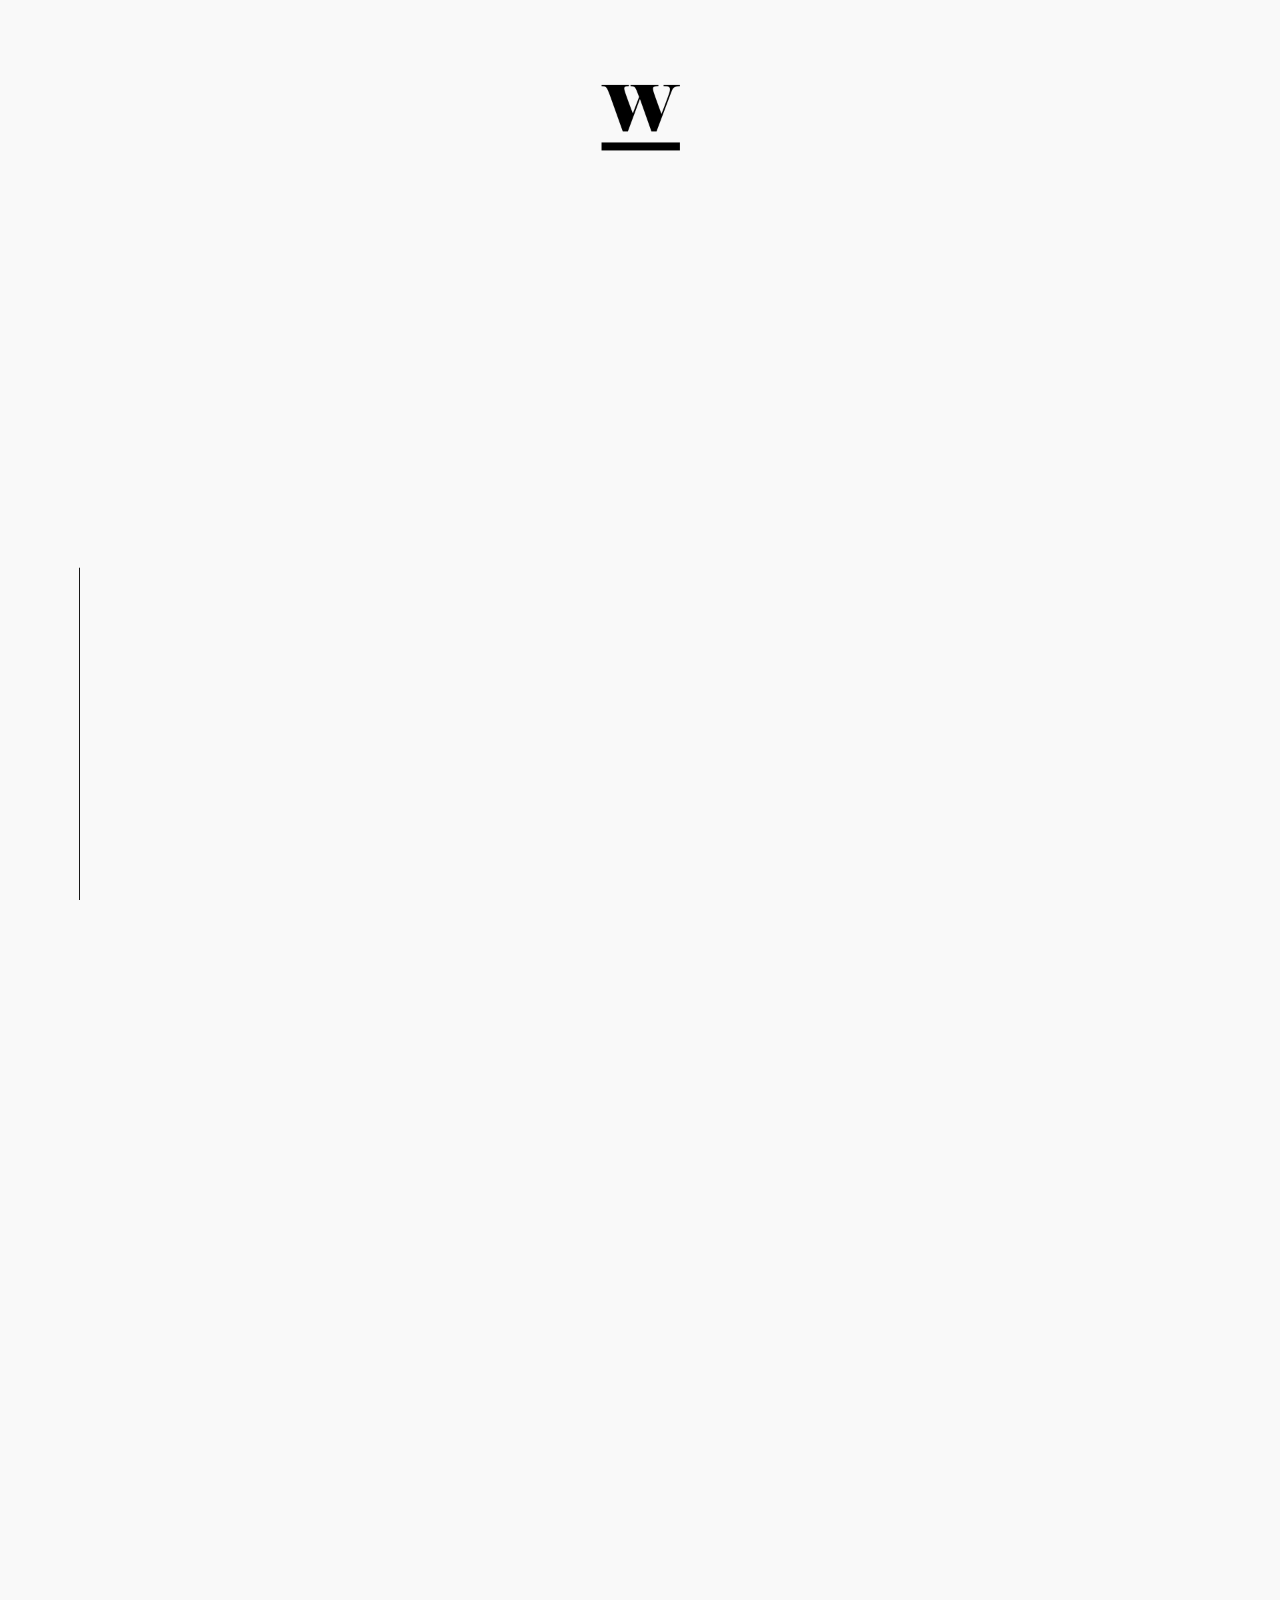
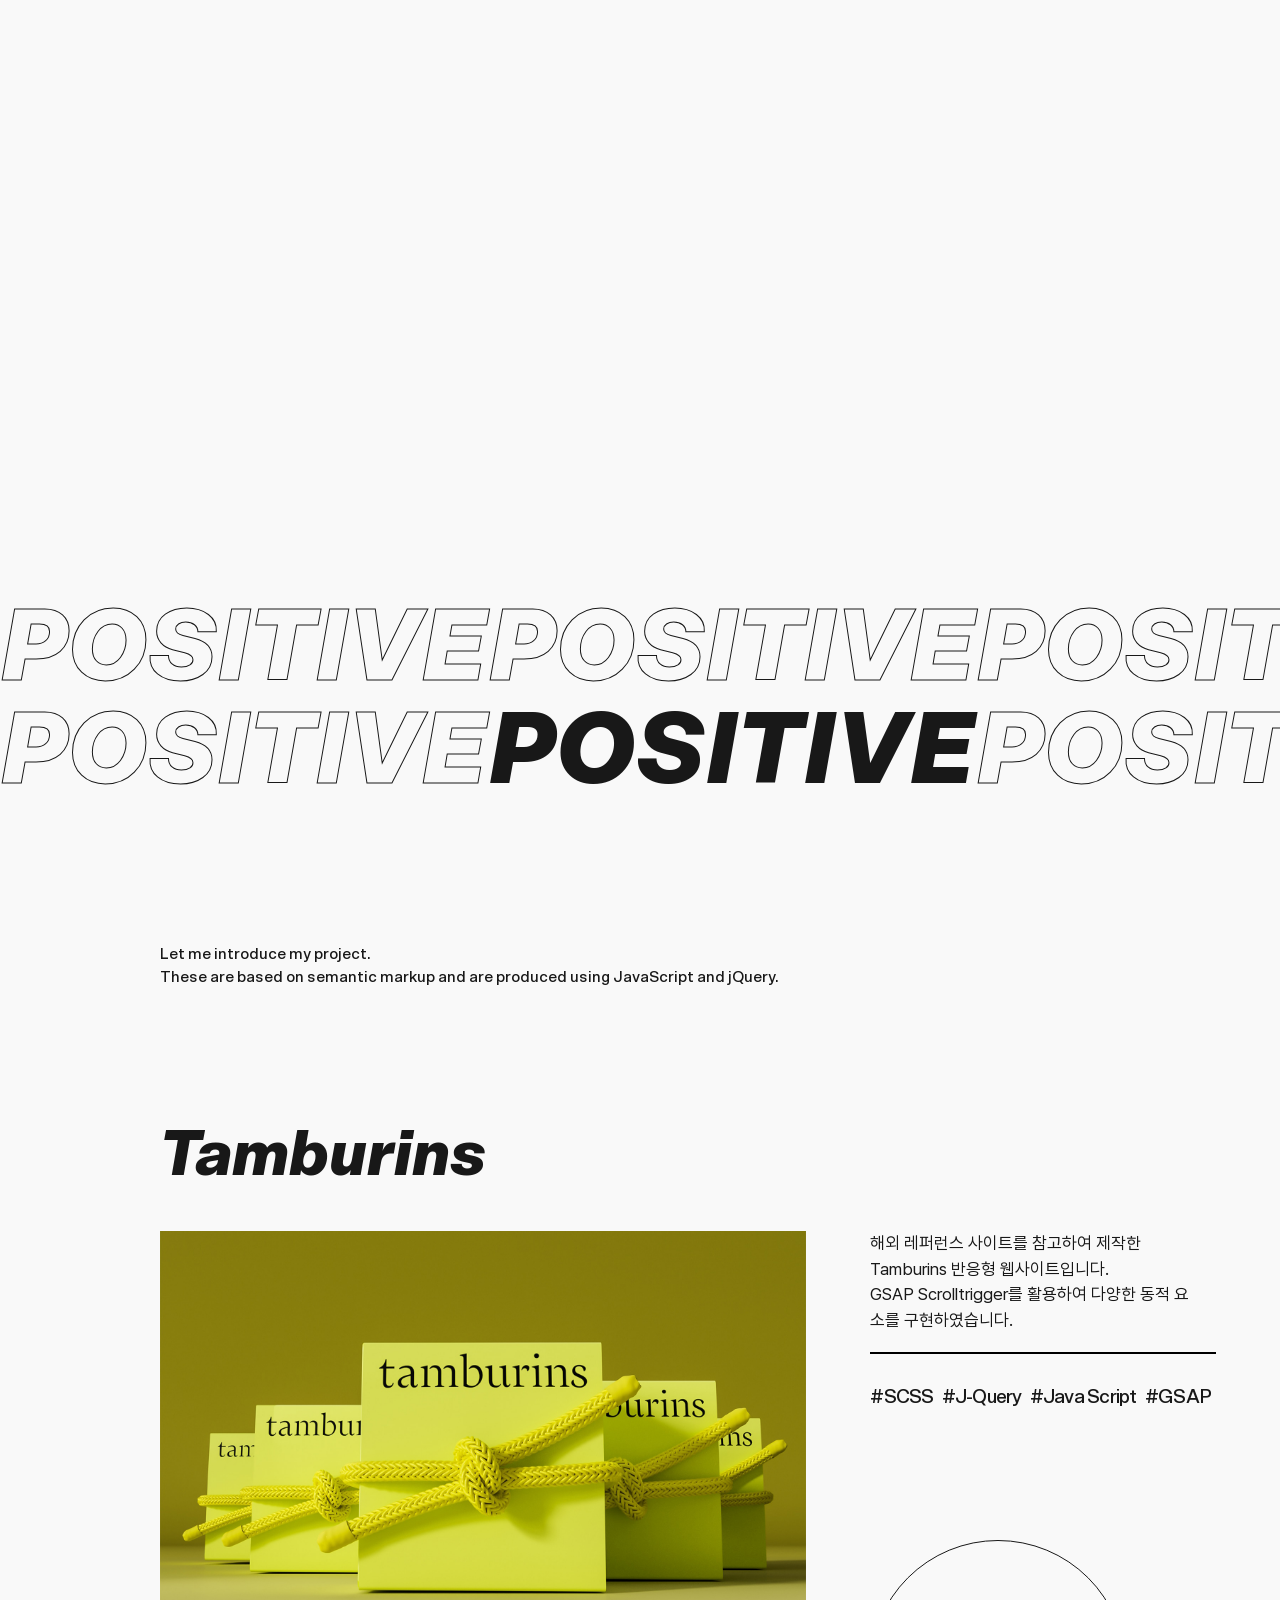
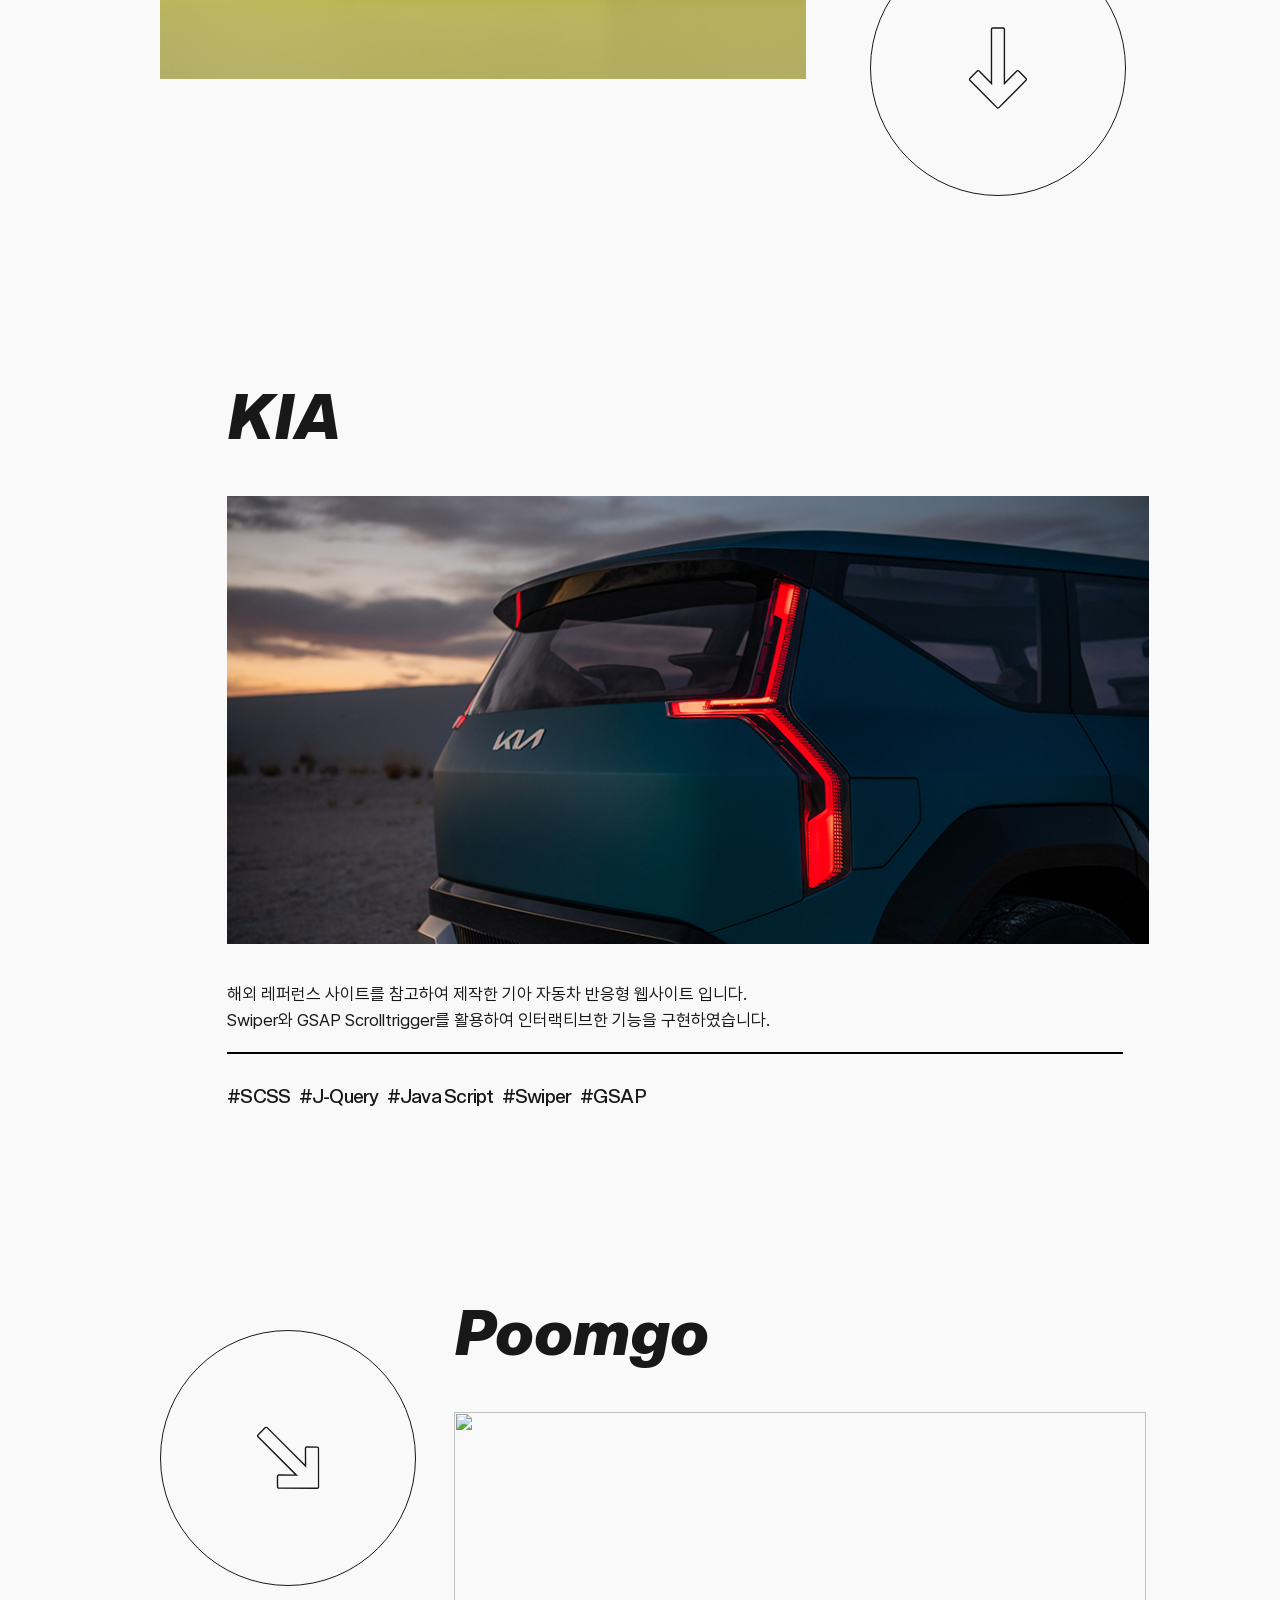
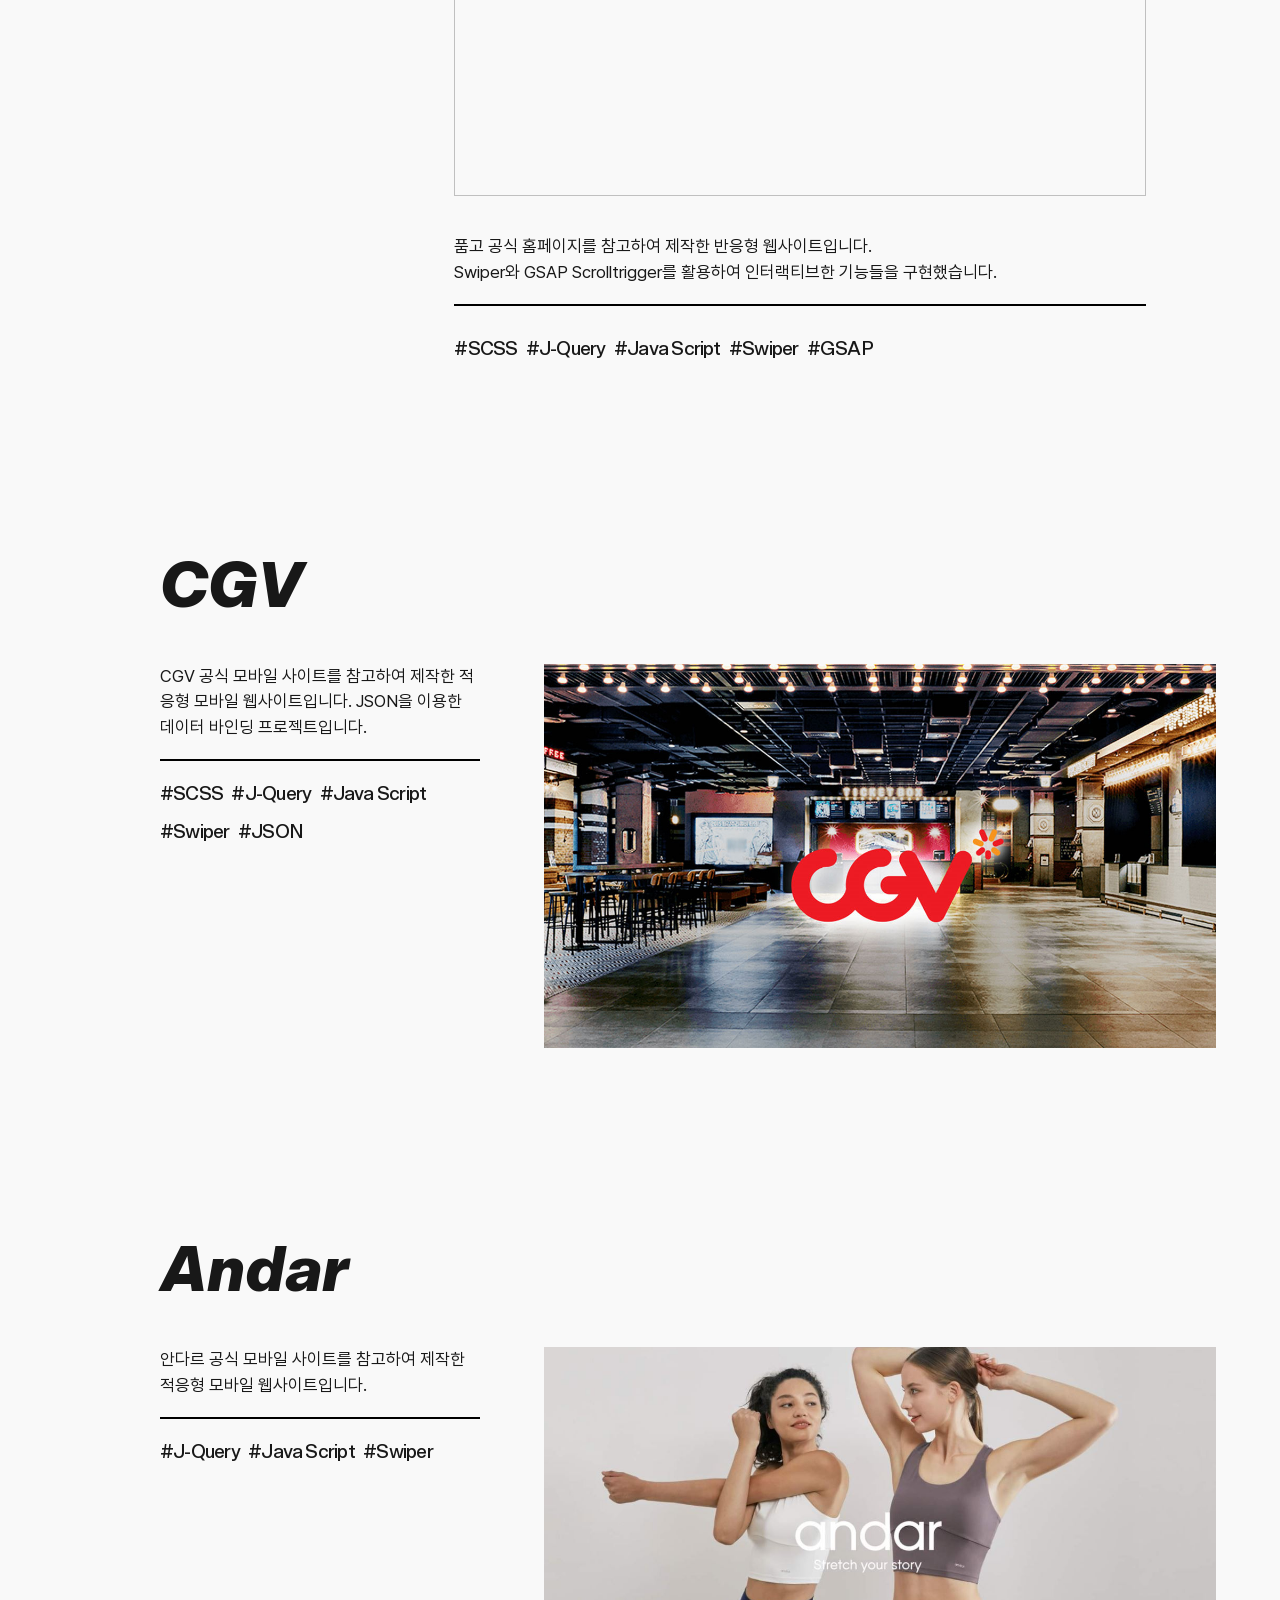
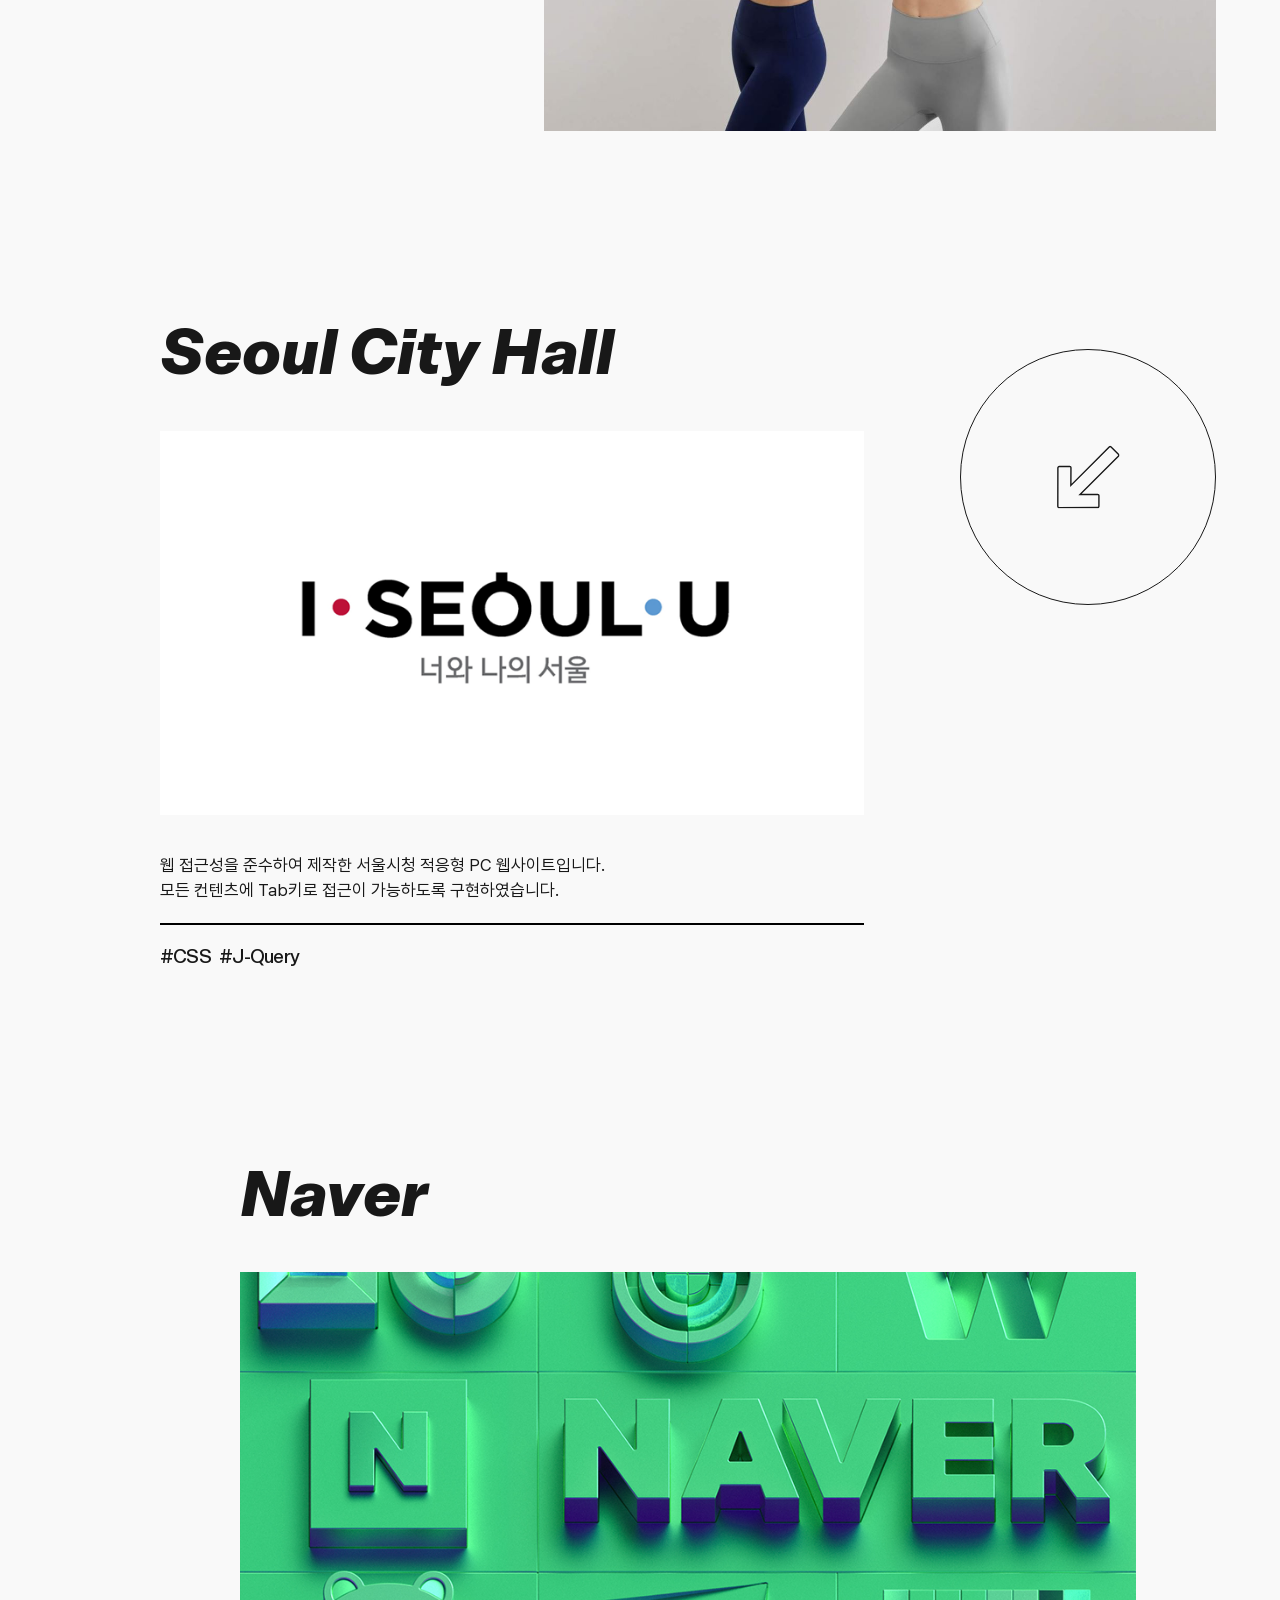
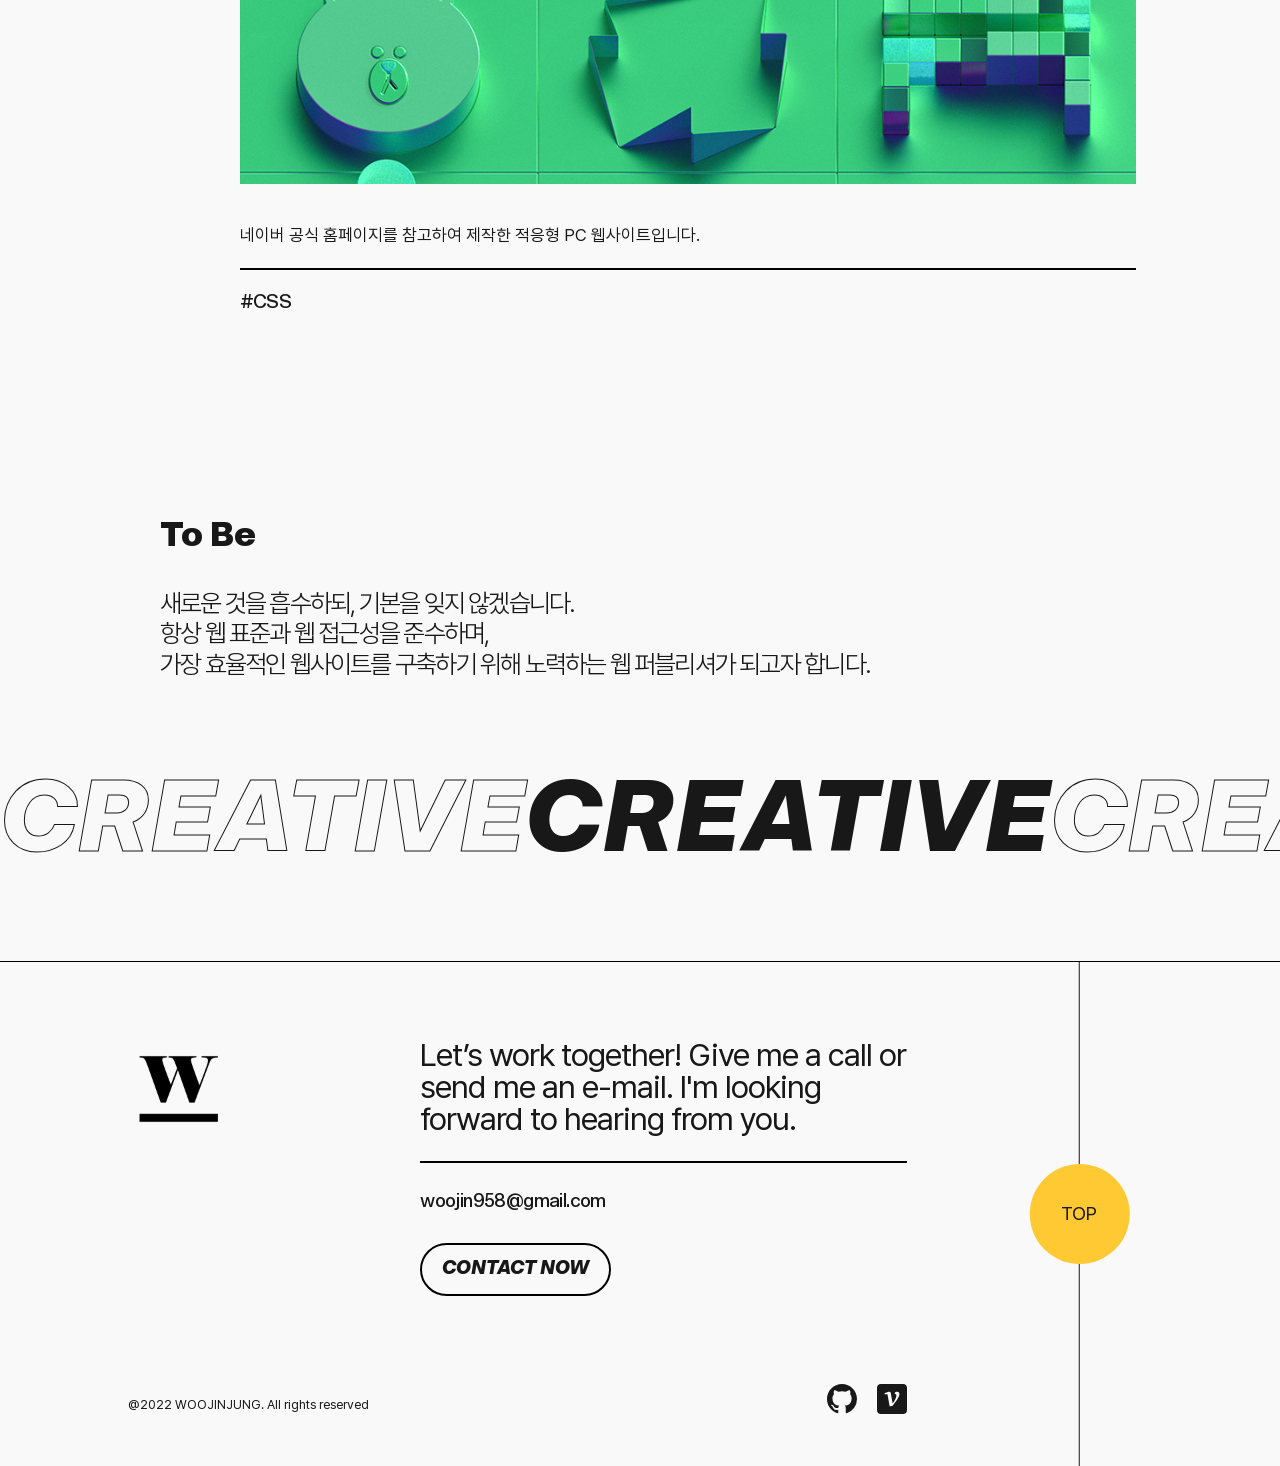
==== commit e3626847: "수정" ====
--- a/index.html
+++ b/index.html
@@ -59,7 +59,7 @@
                 <div class="txt-box">
                     <h1 class="intro">
                         <p class="txt"><span>끊임없이 탐구하<i class="pc">며 배우</i>는,</span></p>
-                        <p class="txt"><span>신입 웹 퍼블리셔 <br class="space-mb"> 정우진입니다.</span></p>
+                        <p class="txt"><span>신입 웹 퍼블리셔<br class="space-mb">정우진입니다.</span></p>
                     </h1>
                     <p class="sub-txt"><span>I want to be a web publisher who learns passionately,<br>but knows the importance of basics. </span></p>
                 </div>
@@ -251,7 +251,7 @@
                                 <img src="./assets/img/thumb_seoul.png" alt="" data-img>
                                 <div class="hover-wrap">
                                     <div class="btn-wrap">
-                                        <a href="https://9woody5.github.io/project02/" target="_blank" class="link-site">GO SITE</a>
+                                        <a href="https://9woody5.github.io/Seoul-City-Hall/" target="_blank" class="link-site">GO SITE</a>
                                         <a href="https://velog.io/@jwooj/seoulcityhall" target="_blank" class="link-code">CODE REVIEW</a>
                                     </div>
                                 </div>
@@ -275,7 +275,7 @@
                                 <img src="./assets/img/thumb_naver.jpg" alt="네이버 썸네일" data-img>
                                 <div class="hover-wrap">
                                     <div class="btn-wrap">
-                                        <a href="https://9woody5.github.io/project01/" target="_blank" class="link-site">GO SITE</a>
+                                        <a href="https://9woody5.github.io/Naver/" target="_blank" class="link-site">GO SITE</a>
                                         <a href="https://velog.io/@jwooj/NAVER" target="_blank" class="link-code">CODE REVIEW</a>
                                     </div>
                                 </div>
--- a/assets/css/style.css
+++ b/assets/css/style.css
@@ -129,6 +129,12 @@
   height: 100px;
   filter: blur(20px);
   transition: filter 1s;
+}
+@media (max-width: 767px) {
+  .page-load .logo {
+    width: 50px;
+    height: 50px;
+  }
 }
 .page-load.active .logo {
   filter: none;
@@ -1531,7 +1537,7 @@
 }
 @media (max-width: 767px) {
   .sc-work .project-name {
-    font-size: 7vw;
+    font-size: 10vw;
     font-weight: 500;
     font-style: italic;
   }
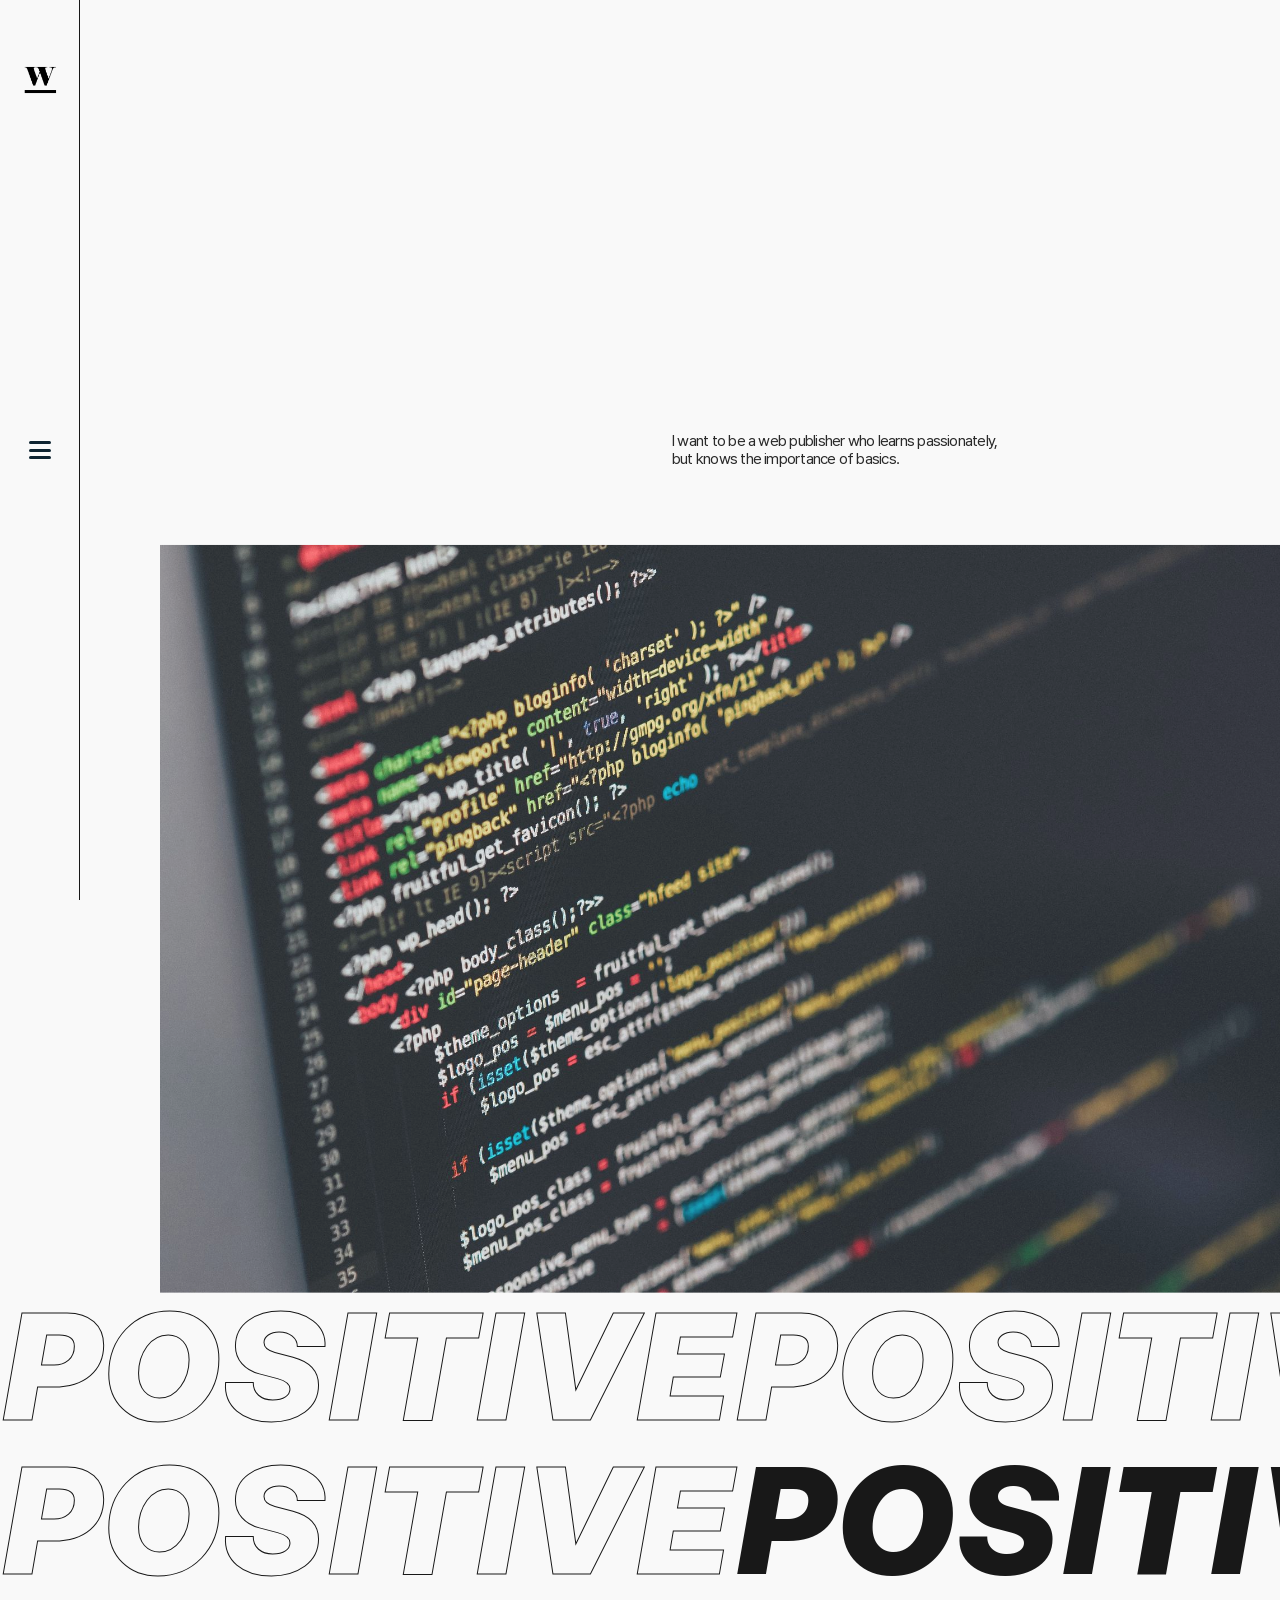
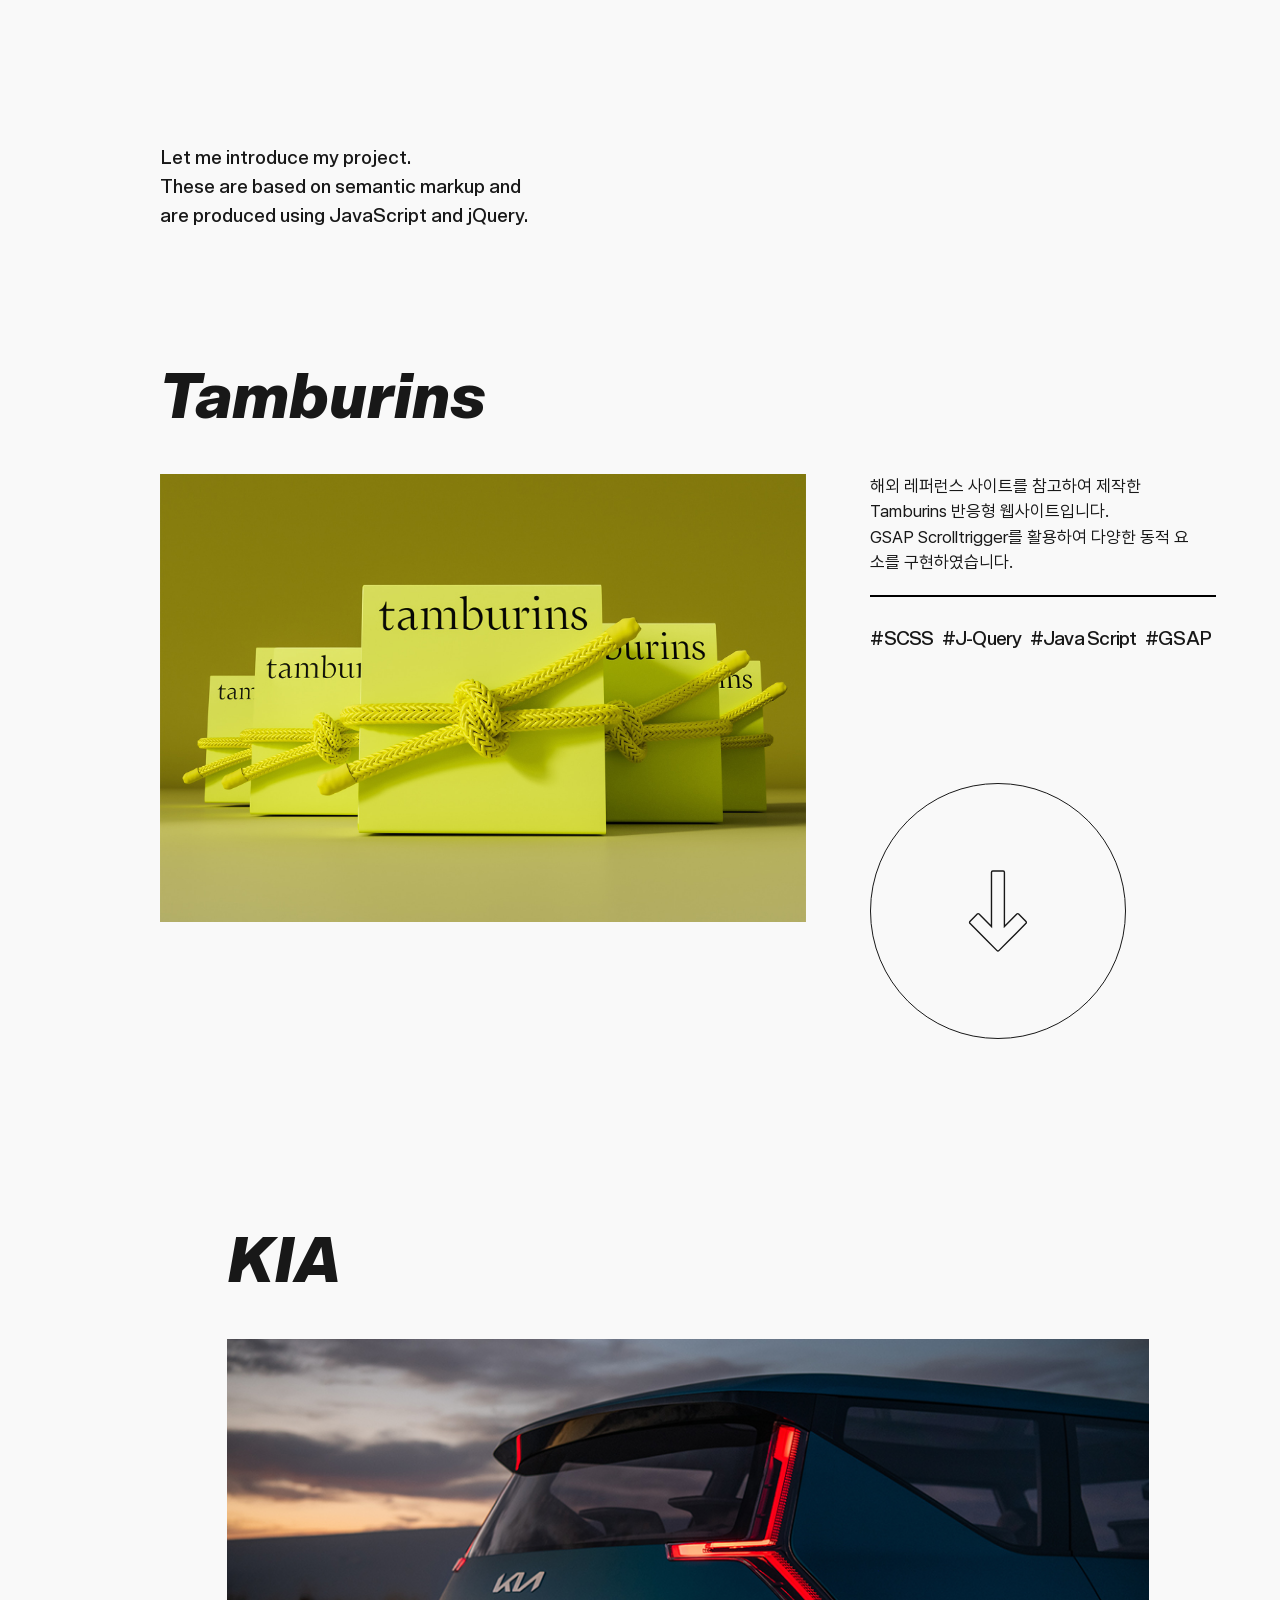
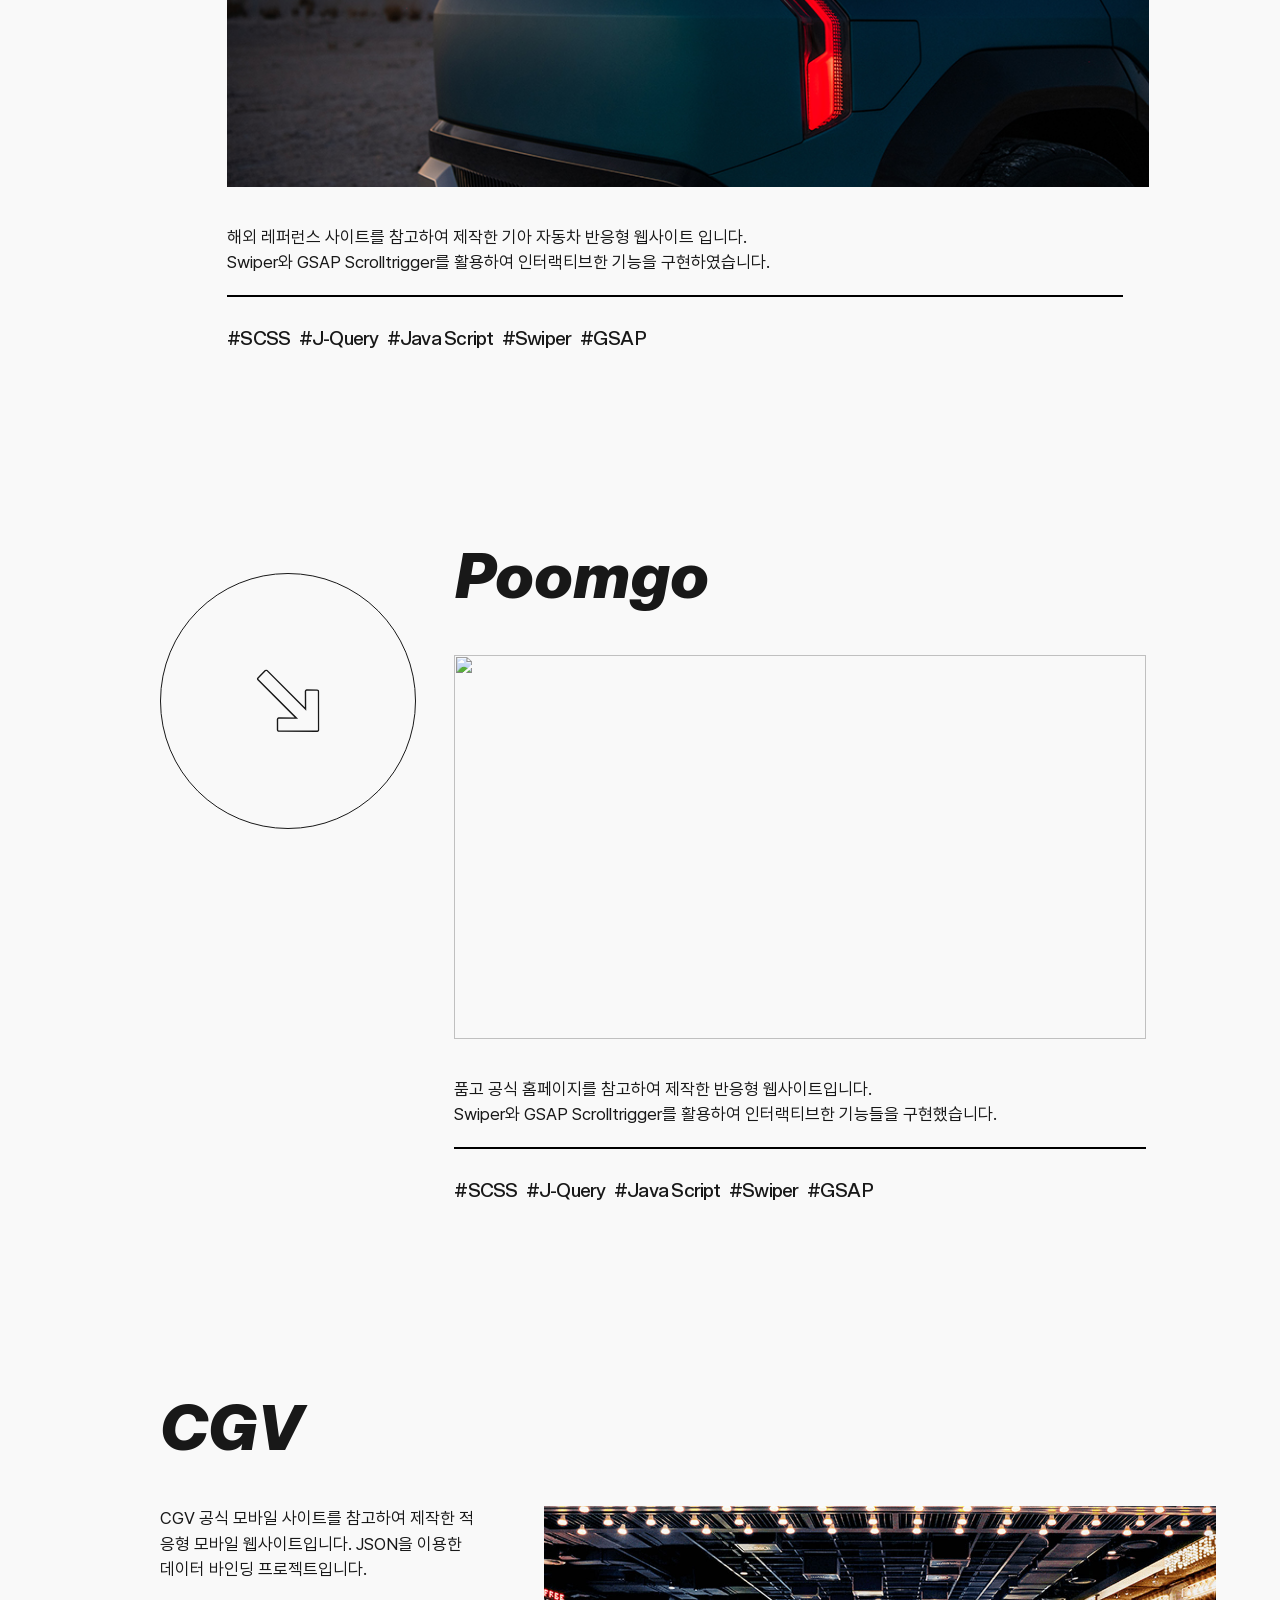
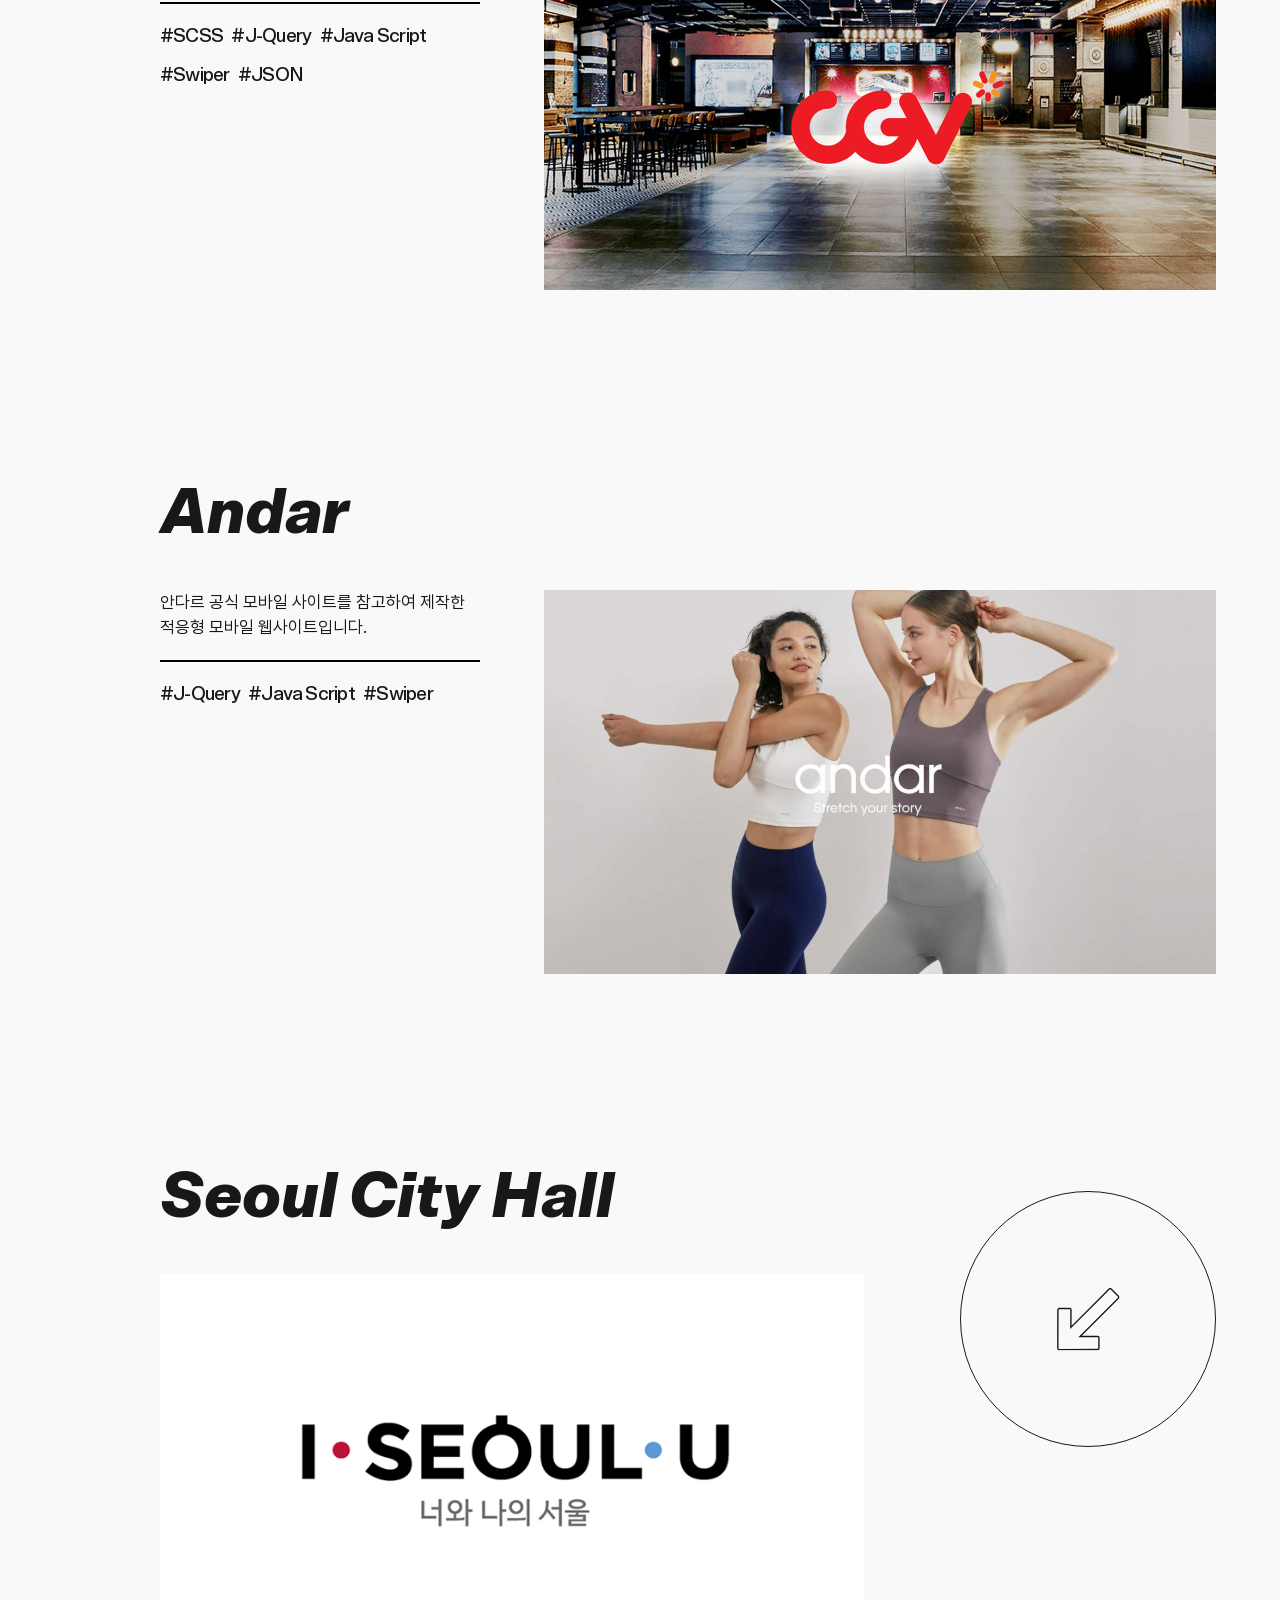
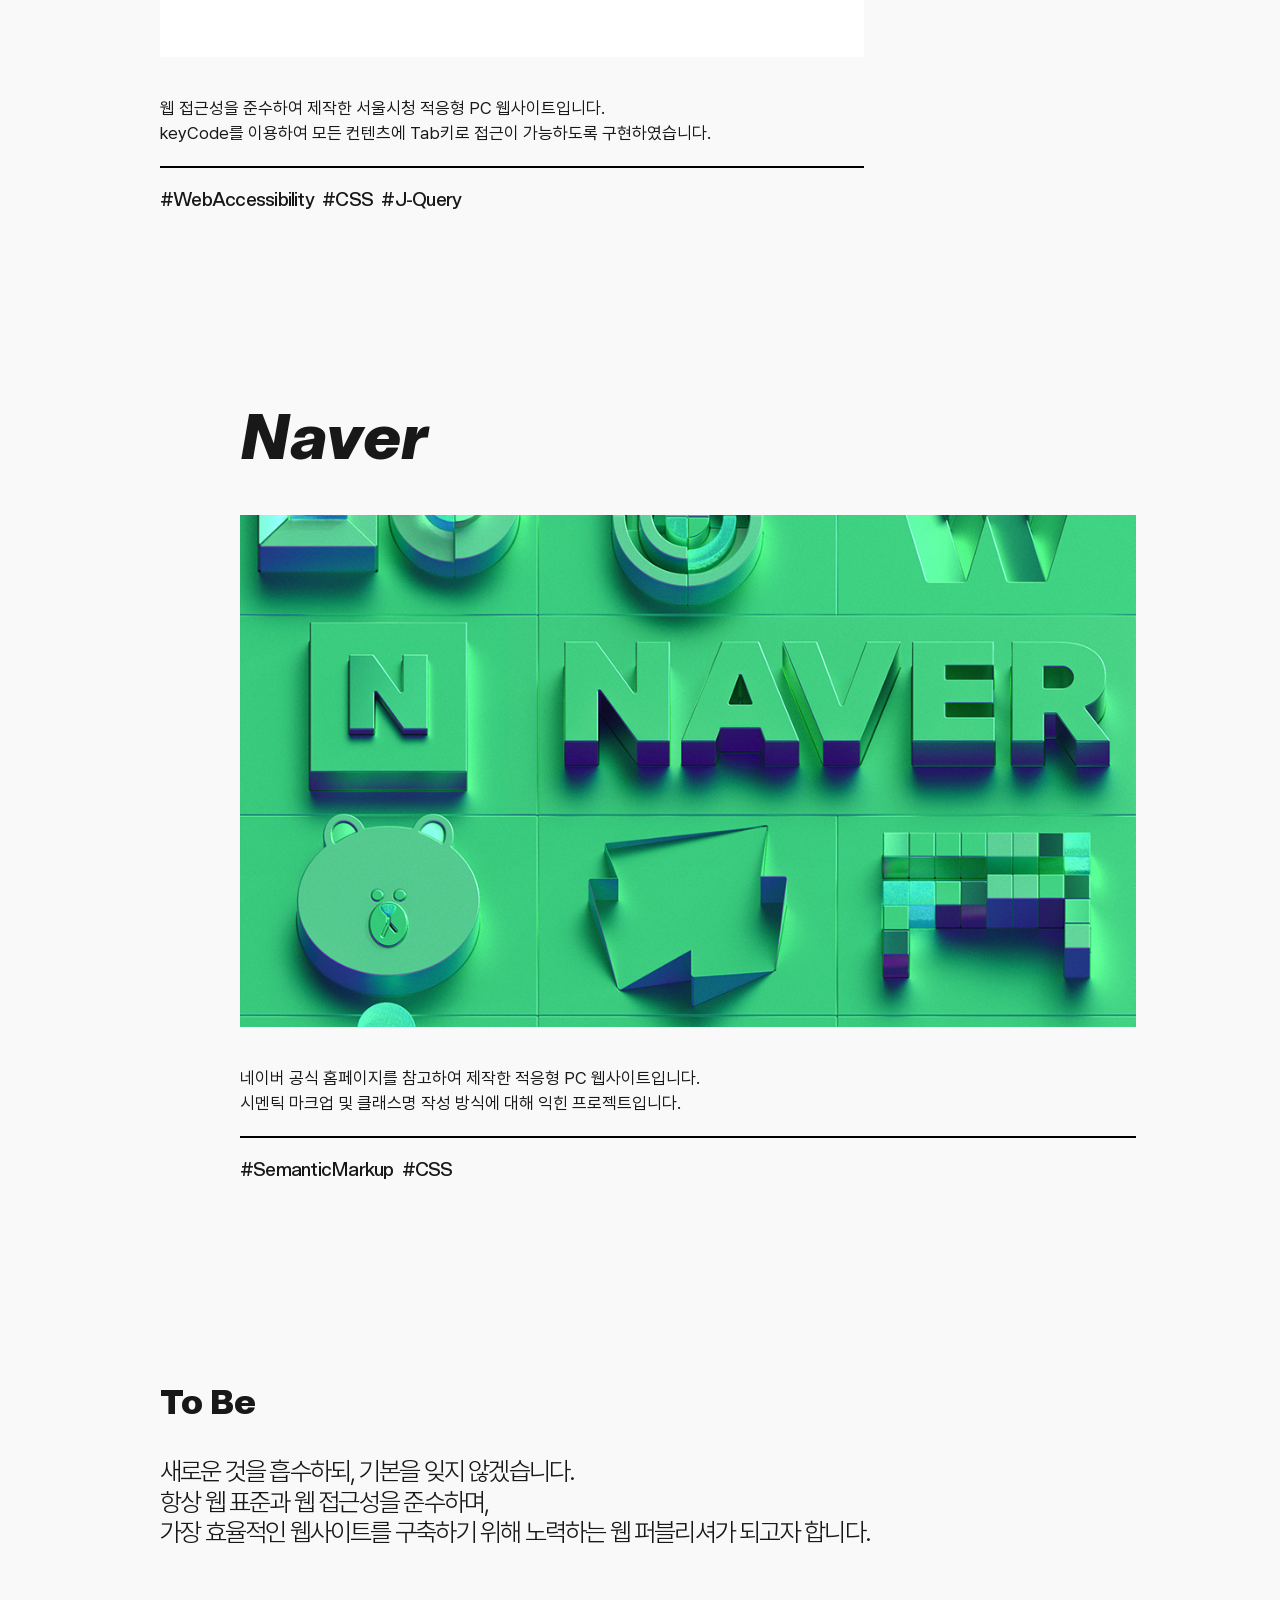
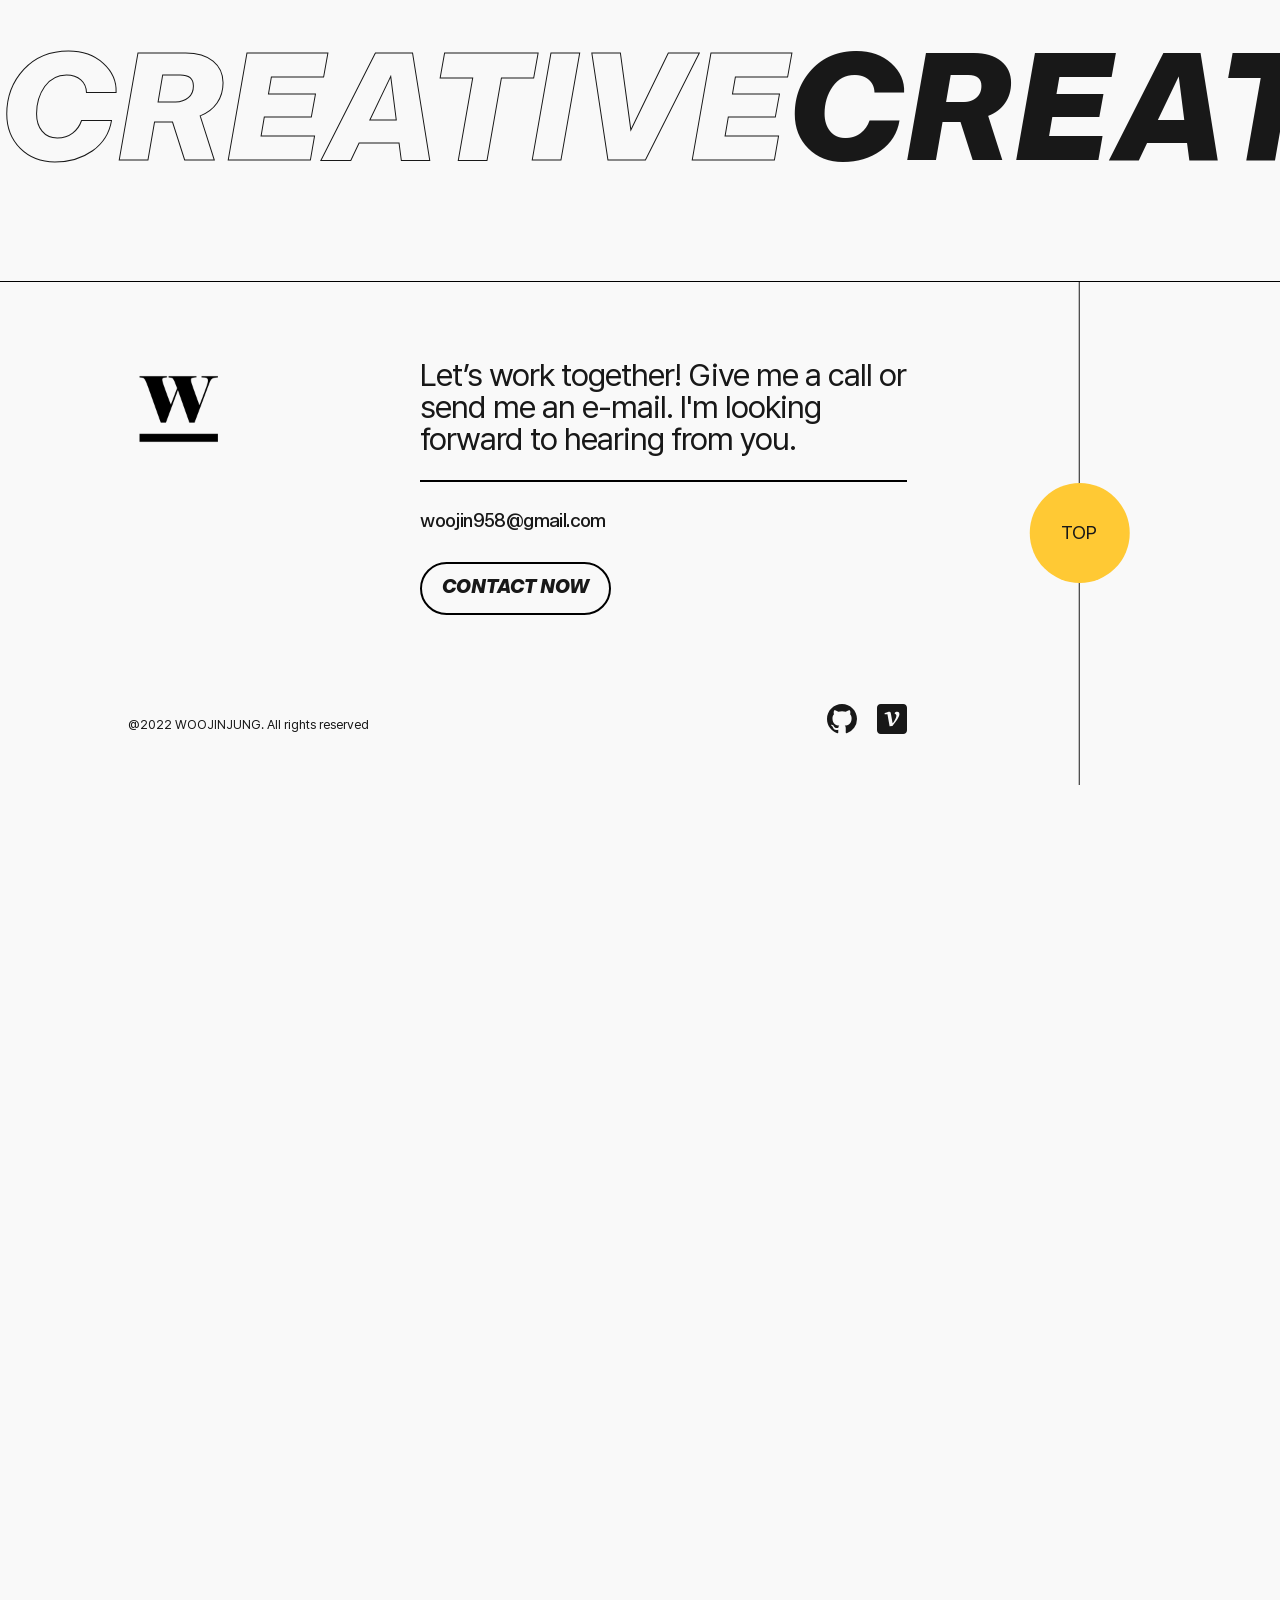
==== commit e61695a4: "수정" ====
--- a/index.html
+++ b/index.html
@@ -42,11 +42,11 @@
                         </ul>
                     </div>
                     <div class="menu-right">
-                        <a href="#" class="circle"><span>Let's work<br>together</span><span class="blind">dfdfds</span></a>
+                        <a href="mailto:woojin958@gmail.com" class="circle"><span>Let's work<br>together</span><span class="blind">dfdfds</span></a>
                         <div class="text-scroll">
                             <div class="row">
-                                <div class="line">Contact Me Contact Me Contact Me Contact Me Contact Me</div>
-                                <div class="line">Contact Me Contact Me Contact Me Contact Me Contact Me</div>
+                                <div class="line">Contact Me Contact Me Contact Me Contact Me Contact Me </div>
+                                <div class="line">Contact Me Contact Me Contact Me Contact Me Contact Me </div>
                             </div>
                         </div>
                         <p class="email">woojin958@gmail.com</p>
@@ -258,9 +258,10 @@
                             </div>
                             <div class="column-right">
                                 <div class="txt-box">
-                                    <p class="work">웹 접근성을 준수하여 제작한 서울시청 적응형 PC 웹사이트입니다.<br class="space-tb">모든 컨텐츠에 Tab키로 접근이 가능하도록 구현하였습니다.</p>
-                                    <i class="line"></i>
-                                    <p class="category">
+                                    <p class="work">웹 접근성을 준수하여 제작한 서울시청 적응형 PC 웹사이트입니다.<br class="space-tb">keyCode를 이용하여 모든 컨텐츠에 Tab키로 접근이 가능하도록 구현하였습니다.</p>
+                                    <i class="line"></i>
+                                    <p class="category">
+                                        <span>#WebAccessibility</span>
                                         <span>#CSS</span>
                                         <span>#J-Query</span>
                                     </p>
@@ -282,9 +283,10 @@
                             </div>
                             <div class="column-right">
                                 <div class="txt-box">
-                                    <p class="work">네이버 공식 홈페이지를 참고하여 제작한 적응형 PC 웹사이트입니다.</p>
-                                    <i class="line"></i>
-                                    <p class="category">
+                                    <p class="work">네이버 공식 홈페이지를 참고하여 제작한 적응형 PC 웹사이트입니다. <br class="space-tb">시멘틱 마크업 및 클래스명 작성 방식에 대해 익힌 프로젝트입니다.</p>
+                                    <i class="line"></i>
+                                    <p class="category">
+                                        <span>#SemanticMarkup</span>
                                         <span>#CSS</span>
                                     </p>
                                 </div>
@@ -316,7 +318,7 @@
                     <div class="txt-box">
                         <p>Let’s work together! Give me a call or send me an e-mail. I'm looking forward to hearing from you.</p>
                         <span class="email-addr">woojin958@gmail.com</span>
-                        <button class="btn-contact">CONTACT NOW</button>
+                        <button onclick = "window.location.href='mailto:woojin958@gmail.com'" class="btn-contact">CONTACT NOW</button>
                     </div>
                     <ul class="sns-list">
                         <li class="sns-item"><a href="" class="git"><svg xmlns="http://www.w3.org/2000/svg" width="30" height="30" fill="currentColor" class="bi bi-github" viewBox="0 0 16 16">
@@ -336,7 +338,7 @@
                     <div class="txt-box">
                         <p>Let’s work together! Give me a call or send me an e-mail. I'm looking forward to hearing from you.</p>
                         <span class="email-addr">woojin958@gmail.com</span>
-                        <button class="btn-contact">CONTACT NOW</button>
+                        <button onclick = "window.location.href='mailto:woojin958@gmail.com'" class="btn-contact">CONTACT NOW</button>
                     </div>
                 </div>
                 <div class="f-bottom">
--- a/assets/css/style.css
+++ b/assets/css/style.css
@@ -414,26 +414,6 @@
   overflow: hidden;
   white-space: nowrap;
   padding: 3vw 0;
-}
-.side-menu .menu-right .text-scroll .row1 {
-  font-size: 8vw;
-  line-height: 1;
-  font-style: italic;
-  color: #181818;
-}
-@media (min-width: 767px) and (max-width: 1023px) {
-  .side-menu .menu-right .text-scroll .row1 {
-    font-size: 15vw;
-    -webkit-text-fill-color: #f9f9f9;
-    -webkit-text-stroke-width: 1px;
-  }
-}
-@media (max-width: 767px) {
-  .side-menu .menu-right .text-scroll .row1 {
-    font-size: 15vw;
-    -webkit-text-fill-color: #f9f9f9;
-    -webkit-text-stroke-width: 1px;
-  }
 }
 .side-menu .menu-right .circle {
   position: absolute;
@@ -767,6 +747,7 @@
     padding: 8px 15px;
     margin-top: 2vw;
     margin-bottom: 7vw;
+    font-size: 3vw;
   }
 }
 
@@ -907,9 +888,8 @@
 }
 .text-scroll .row .line {
   font-style: italic;
-  font-size: 8vw;
   line-height: 1;
-  animation: moveLeft 50s linear infinite;
+  animation: moveLeft 45s linear infinite;
 }
 .text-scroll .row.row2 .line {
   animation: moveLeft 30s linear infinite;
@@ -950,7 +930,8 @@
   display: flex;
   margin: 50px 0 135px;
   font-weight: 500;
-  font-size: 1.2vw;
+  font-size: 1.5vw;
+  max-width: 30vw;
 }
 @media (min-width: 767px) and (max-width: 1023px) {
   .sc-work .headline {
@@ -1612,6 +1593,13 @@
   .sc-work .hover-wrap a {
     background: #f9f9f9;
     color: #181818;
+    overflow: hidden;
+    position: relative;
+    z-index: 1;
+  }
+  .sc-work .hover-wrap a:hover {
+    background: transparent;
+    color: #f9f9f9;
   }
 }
 @media (max-width: 767px) {
@@ -1646,7 +1634,7 @@
 }
 @media (min-width: 767px) and (max-width: 1023px) {
   .sc-work .txt-box .work {
-    font-size: 2vw;
+    font-size: 2.5vw;
   }
 }
 @media (max-width: 767px) {
@@ -1669,7 +1657,7 @@
 }
 @media (min-width: 767px) and (max-width: 1023px) {
   .sc-work .txt-box .category {
-    font-size: 1.5vw;
+    font-size: 2.5vw;
   }
 }
 @media (max-width: 767px) {
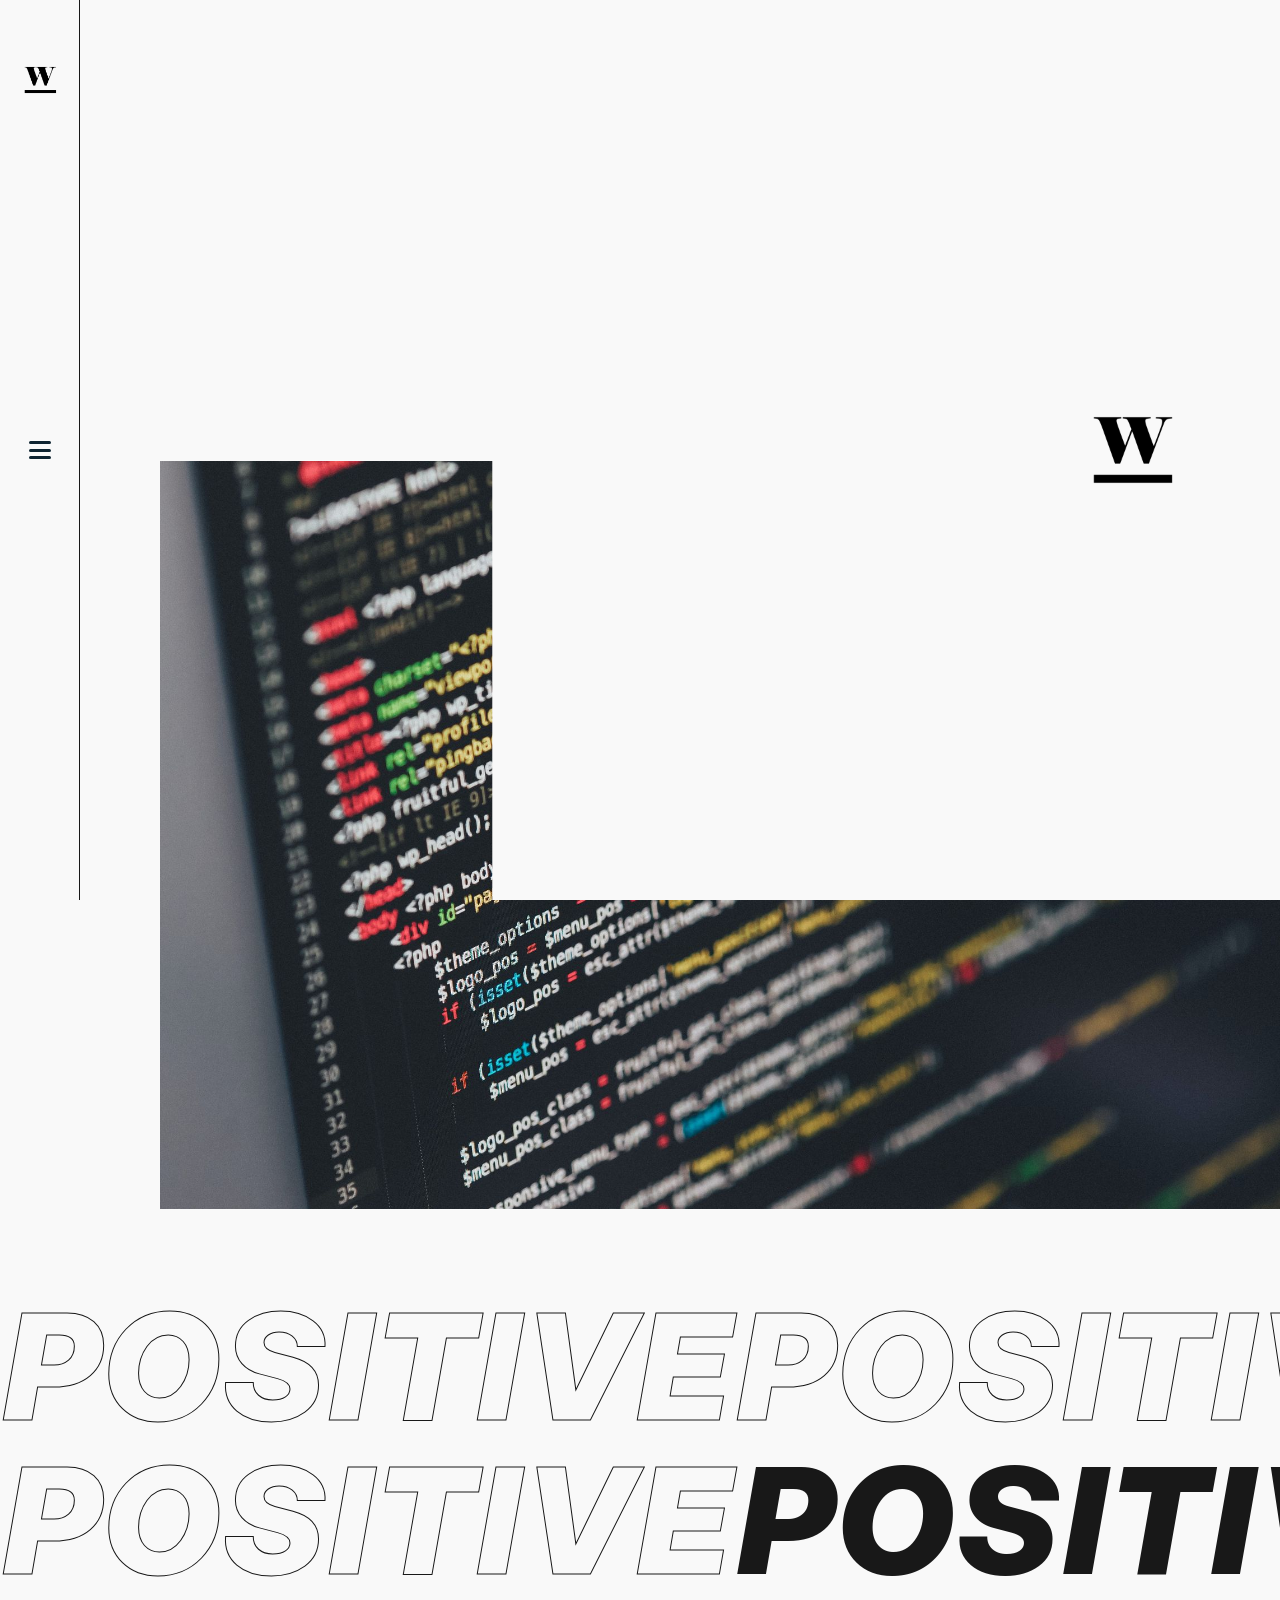
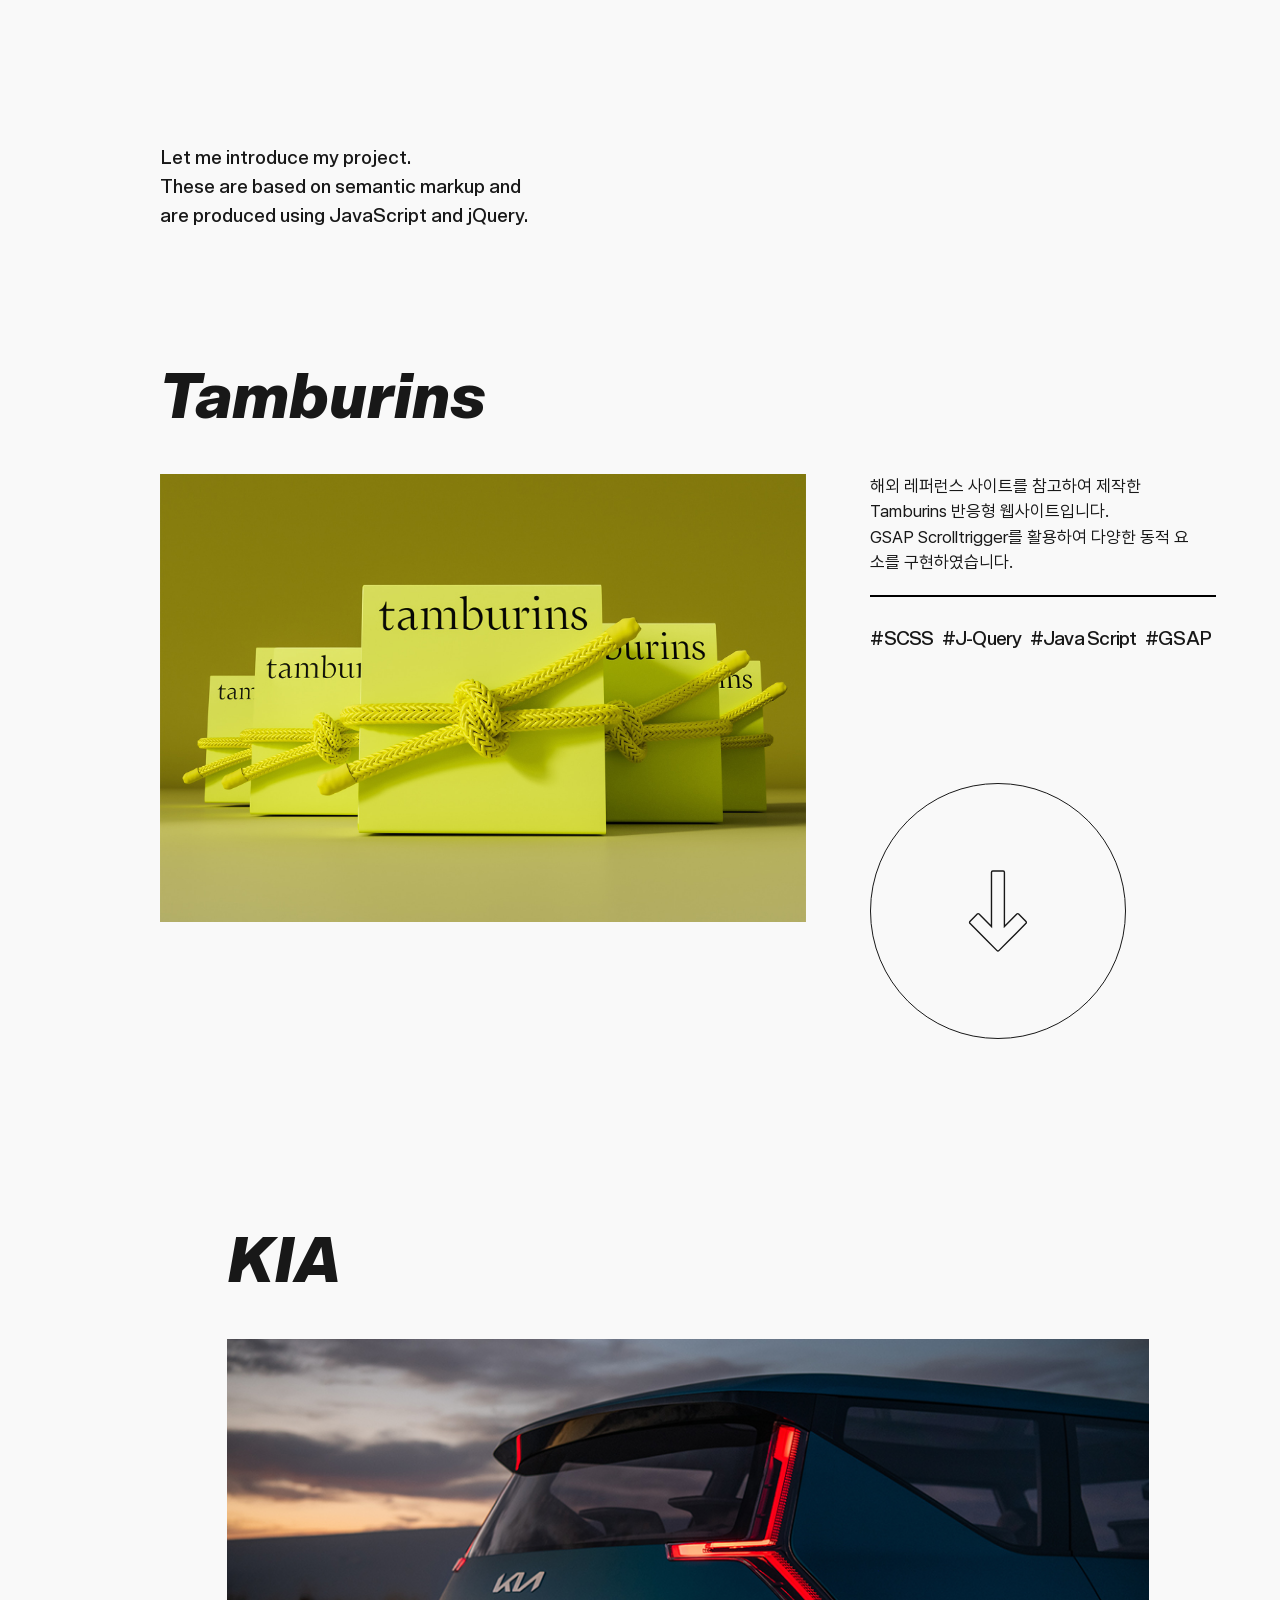
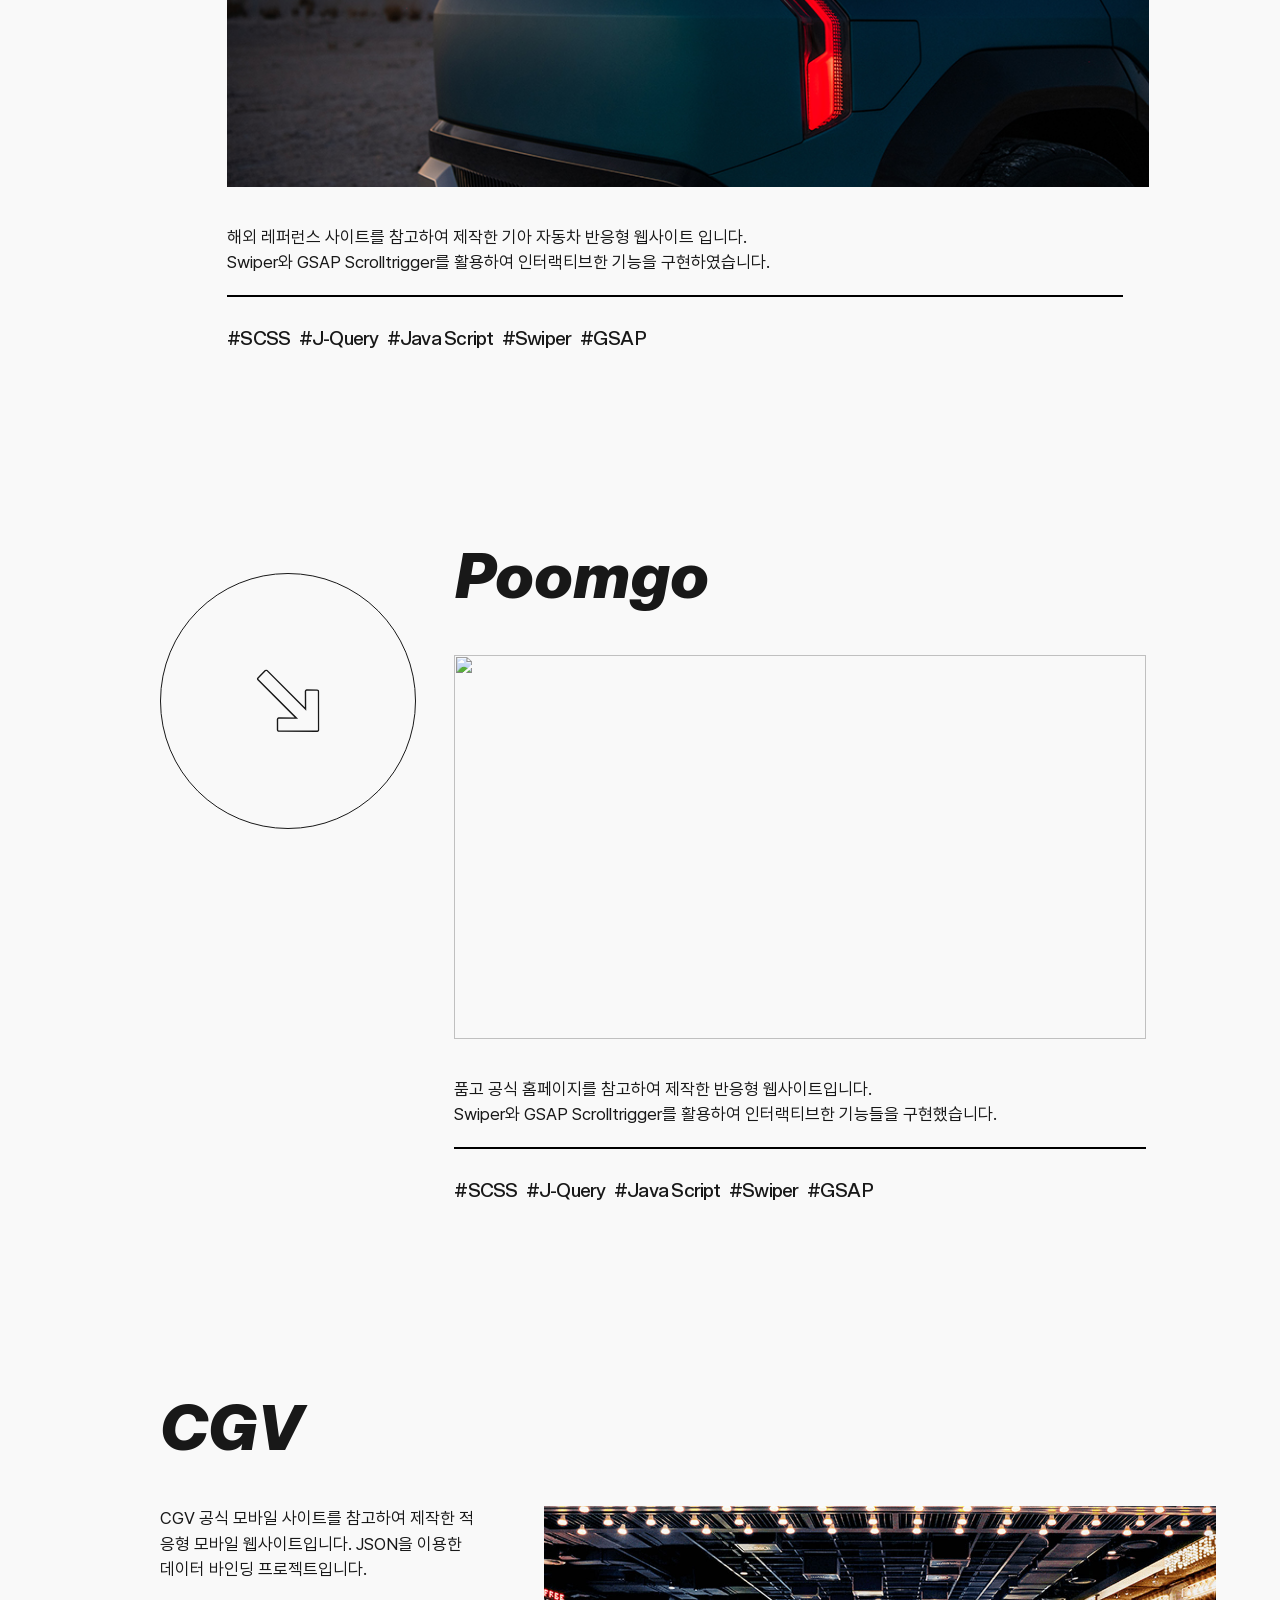
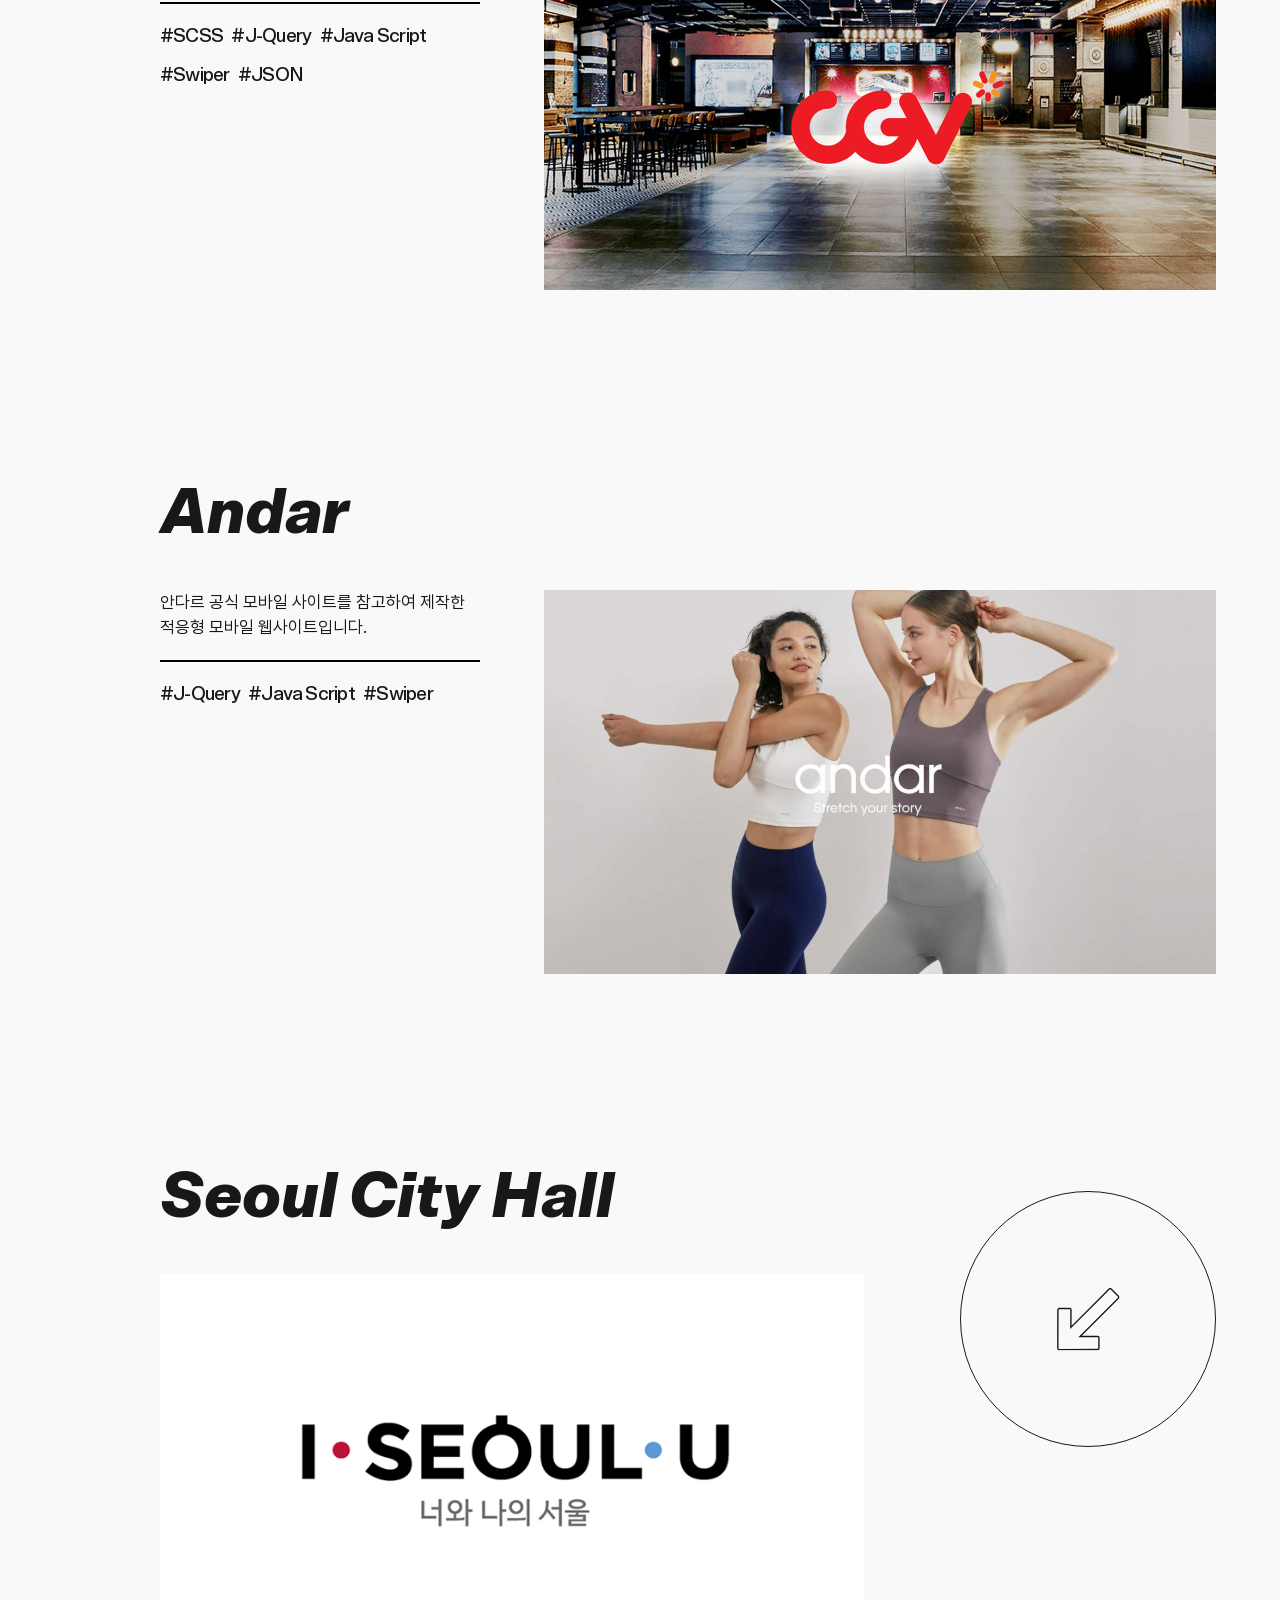
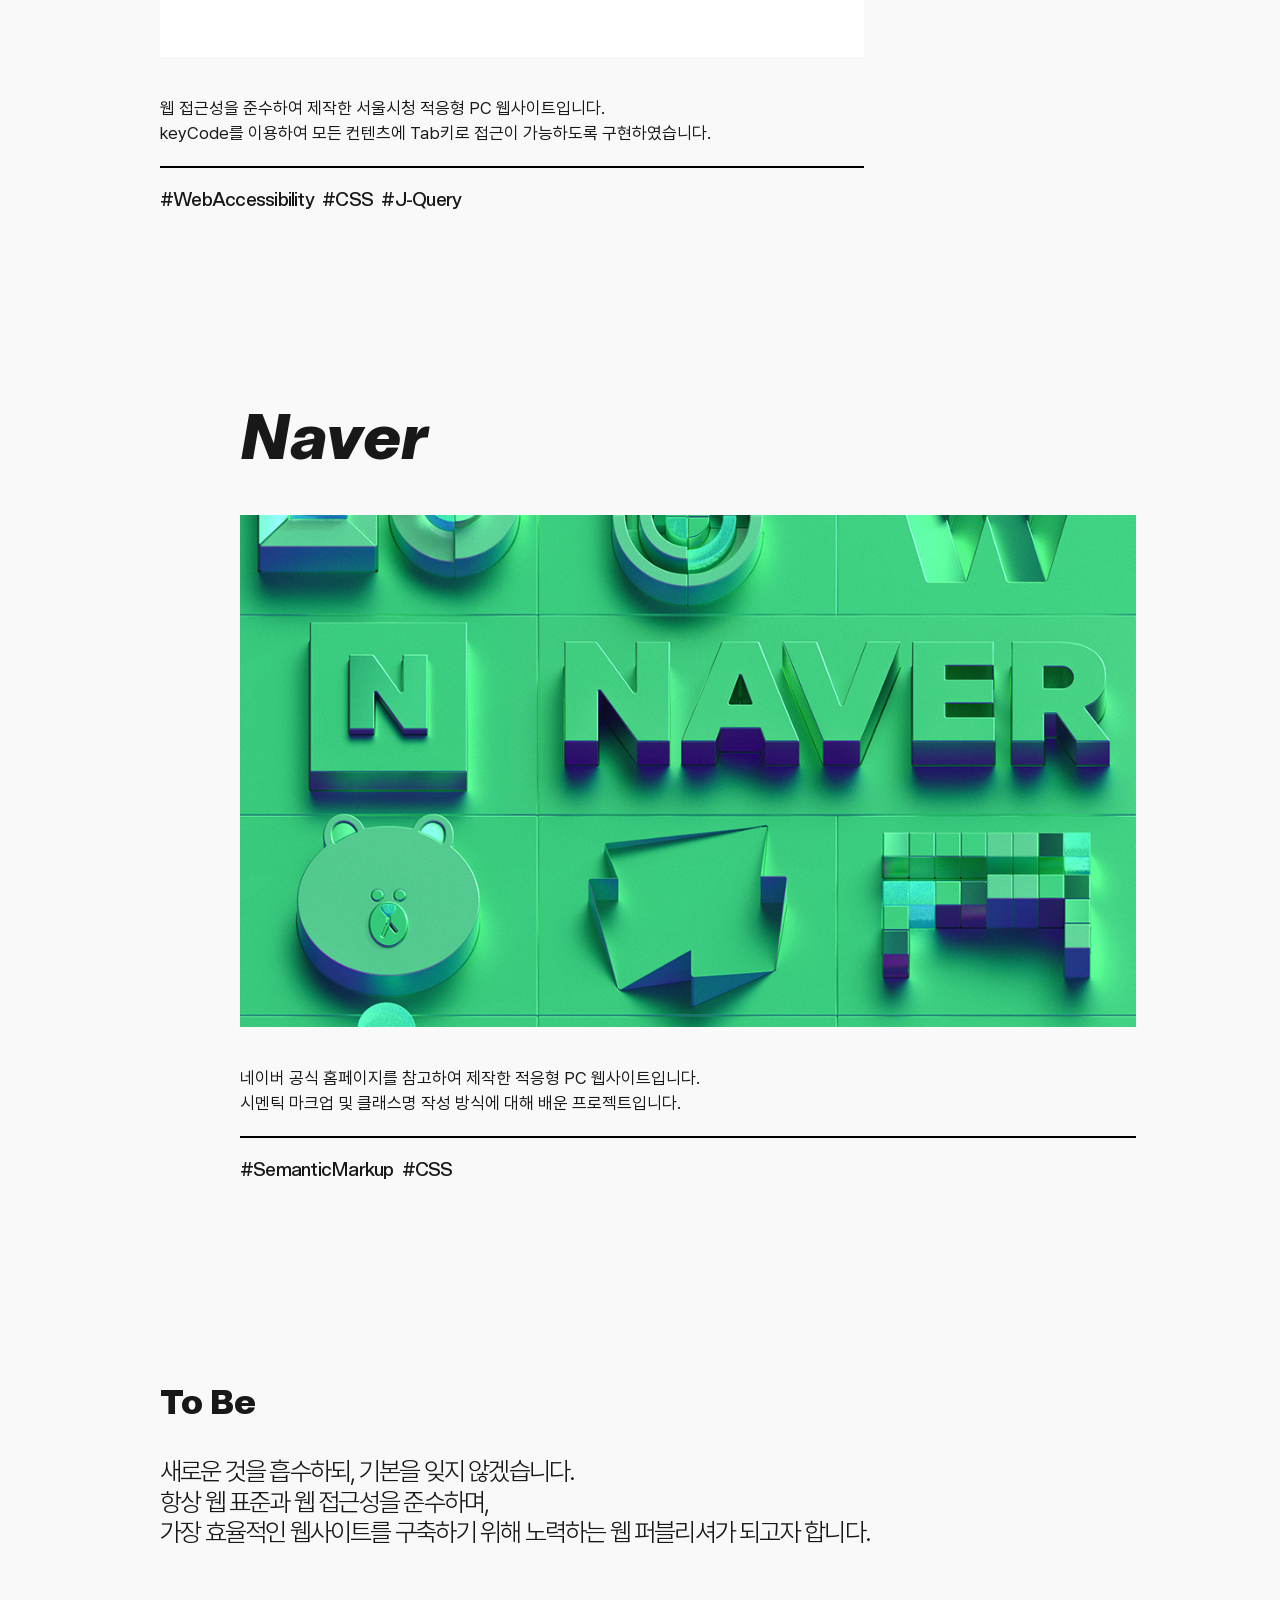
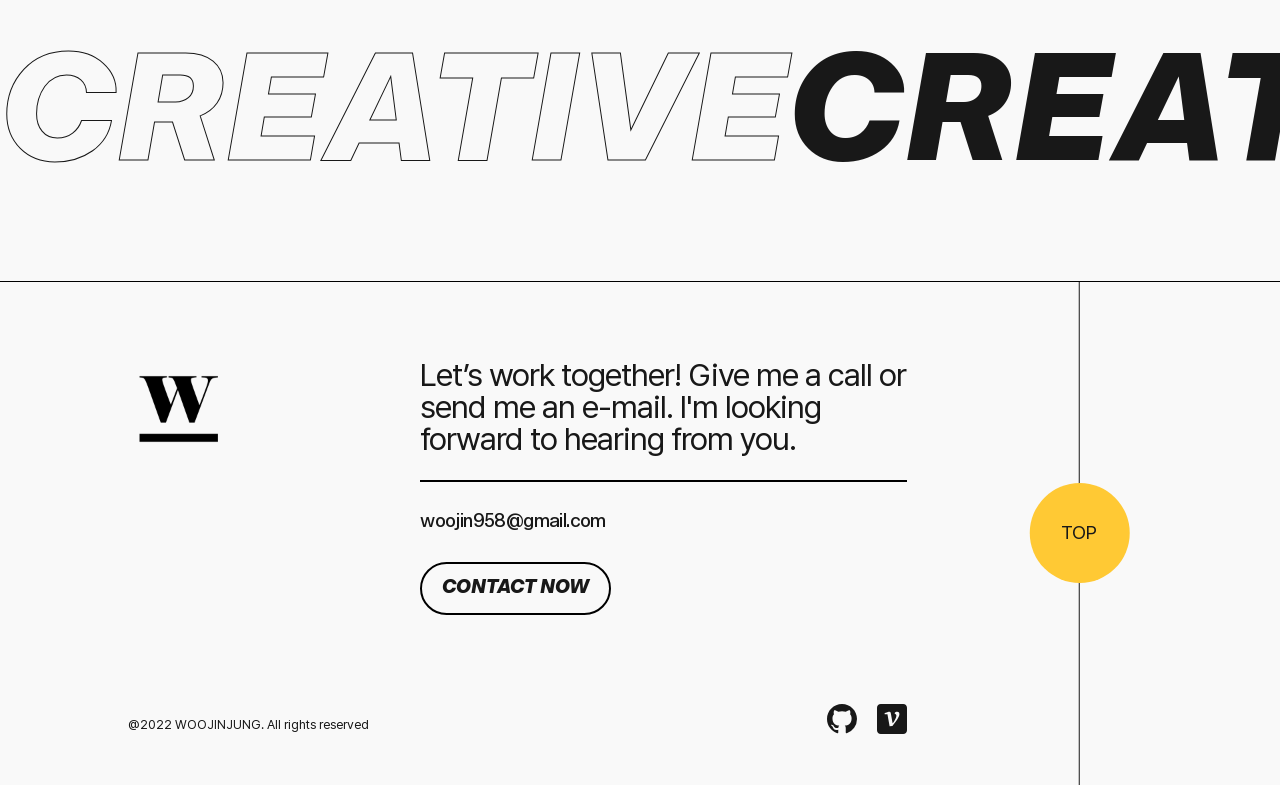
==== commit edd446f0: "수정" ====
--- a/index.html
+++ b/index.html
@@ -10,14 +10,18 @@
     <link rel="shortcut icon" href="./assets/img/favicon.png">
 </head>
 <body>
+
     <div class="page-load">
         <div class="load-wrap"><span class="logo"><img src="./assets/img/logo.png" alt="로고"></span></div>
     </div>
+    <div class="cursor">
+        <i class="pointer"></i>
+    </div>
 
     <div class="inner">
         <header class="header">
             <div class="header-wrap">
-                <h1 class="logo"><a href="#"><img src="./assets/img/logo.png" alt=""><span class="blind">로고</span></a></h1>
+                <h1 class="logo"><a href="javascript:window.location.reload(true)"><img src="./assets/img/logo.png" alt=""><span class="blind">로고</span></a></h1>
                 <a href="#" class="btn-menu">
                     <span class="line line1"></span>
                     <span class="line line2"></span>
@@ -283,7 +287,7 @@
                             </div>
                             <div class="column-right">
                                 <div class="txt-box">
-                                    <p class="work">네이버 공식 홈페이지를 참고하여 제작한 적응형 PC 웹사이트입니다. <br class="space-tb">시멘틱 마크업 및 클래스명 작성 방식에 대해 익힌 프로젝트입니다.</p>
+                                    <p class="work">네이버 공식 홈페이지를 참고하여 제작한 적응형 PC 웹사이트입니다. <br class="space-tb">시멘틱 마크업 및 클래스명 작성 방식에 대해 배운 프로젝트입니다.</p>
                                     <i class="line"></i>
                                     <p class="category">
                                         <span>#SemanticMarkup</span>
@@ -311,7 +315,7 @@
         <footer class="footer" id="contact">
             <div class="wrap">
                 <div class="column-left">
-                    <h3 class="f-logo"><a href="#"><img src="./assets/img/logo.png" alt=""><span class="blind">하단 로고</span></a></h3>
+                    <h3 class="f-logo"><a href="javascript:window.location.reload(true)"><img src="./assets/img/logo.png" alt=""><span class="blind">하단 로고</span></a></h3>
                     <span class="copy">@2022 WOOJINJUNG. All rights reserved</span>
                 </div>
                 <div class="column-right">
--- a/assets/css/style.css
+++ b/assets/css/style.css
@@ -114,7 +114,7 @@
   width: 100%;
   height: 100%;
   z-index: 100;
-  position: relative;
+  position: fixed;
   background: #f9f9f9;
 }
 .page-load .load-wrap {
@@ -138,6 +138,40 @@
 }
 .page-load.active .logo {
   filter: none;
+}
+
+.cursor {
+  position: fixed;
+  font-size: 0;
+  top: 0;
+  left: 0;
+  z-index: 9999;
+  pointer-events: none;
+  mix-blend-mode: difference;
+}
+@media (min-width: 767px) and (max-width: 1023px) {
+  .cursor {
+    display: none;
+  }
+}
+@media (max-width: 767px) {
+  .cursor {
+    display: none;
+  }
+}
+.cursor.hover .pointer {
+  width: 20px;
+  height: 20px;
+}
+.cursor .pointer {
+  position: absolute;
+  transform: translate(-50%, -50%);
+  border-radius: 50%;
+  transition: width 0.2s, height 0.2s;
+  background: rgba(17, 49, 255, 0.432);
+  width: 50px;
+  height: 50px;
+  border: none;
 }
 
 body {
